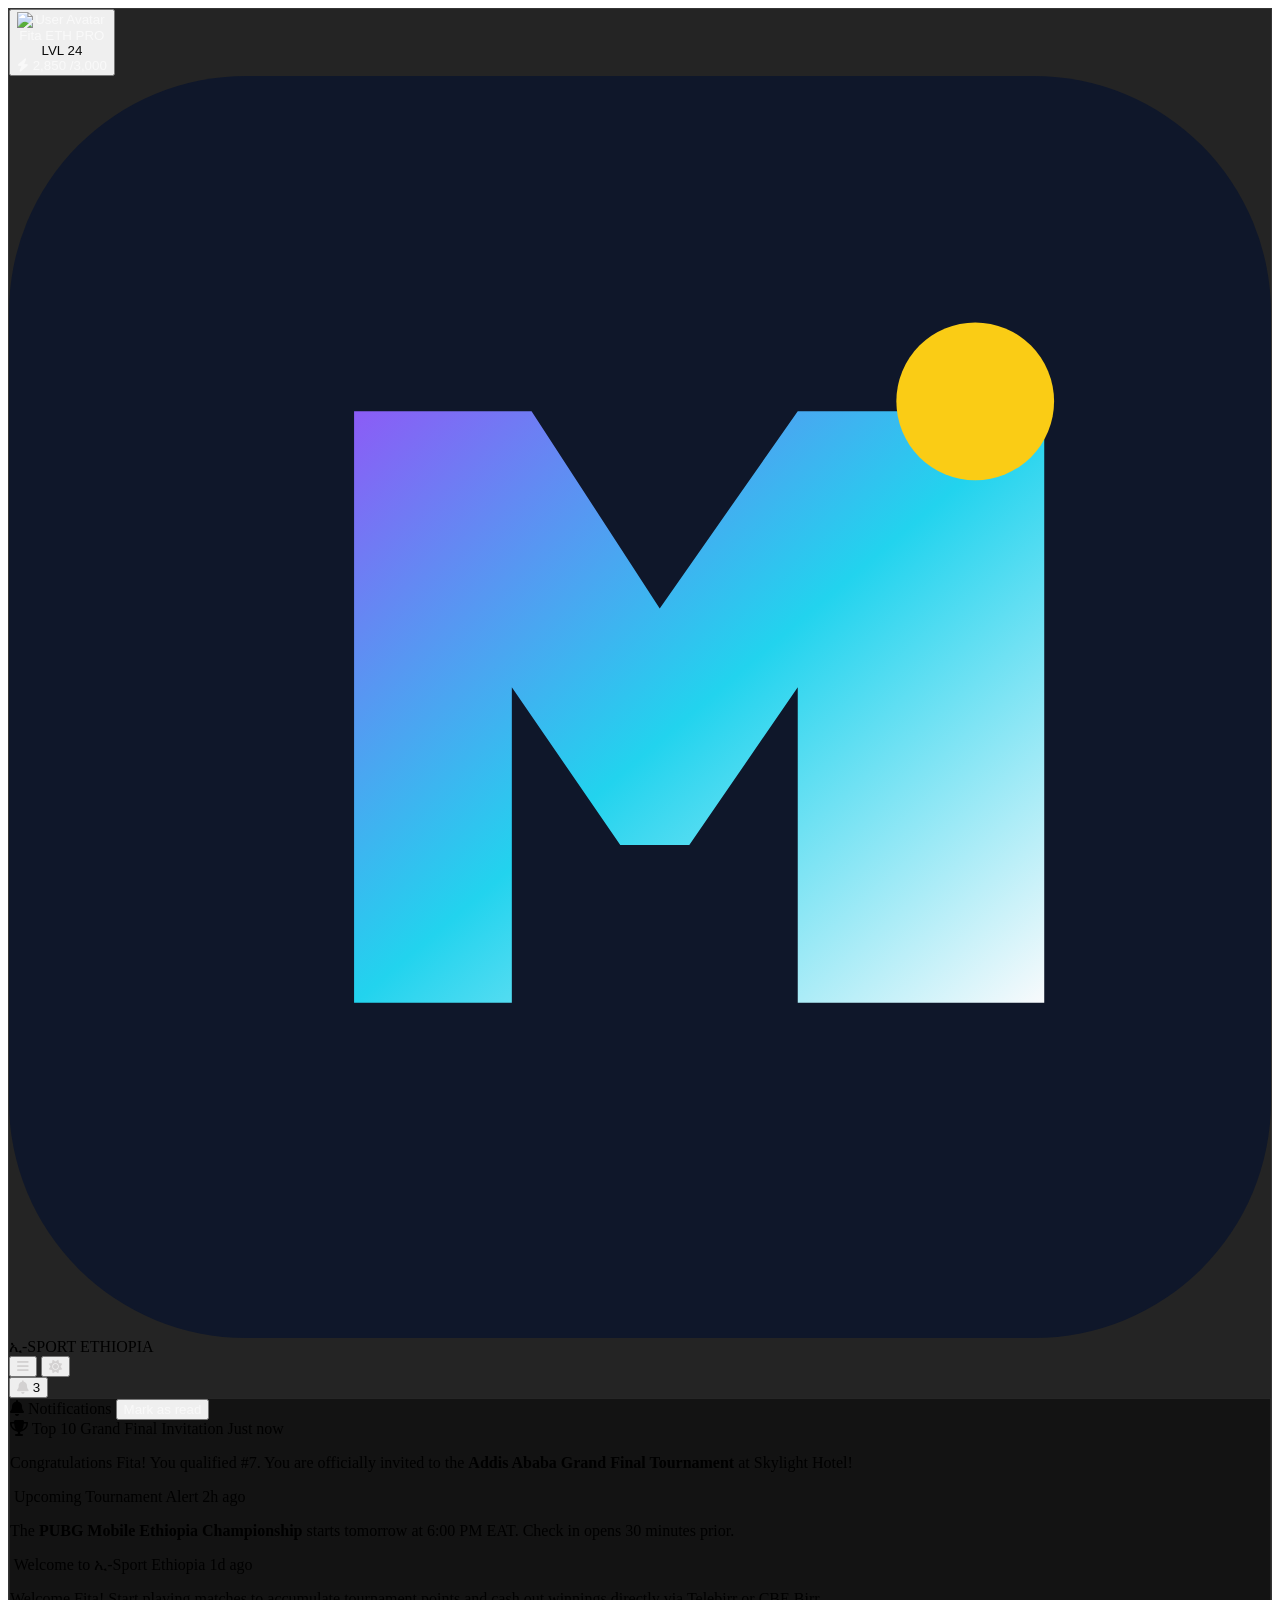
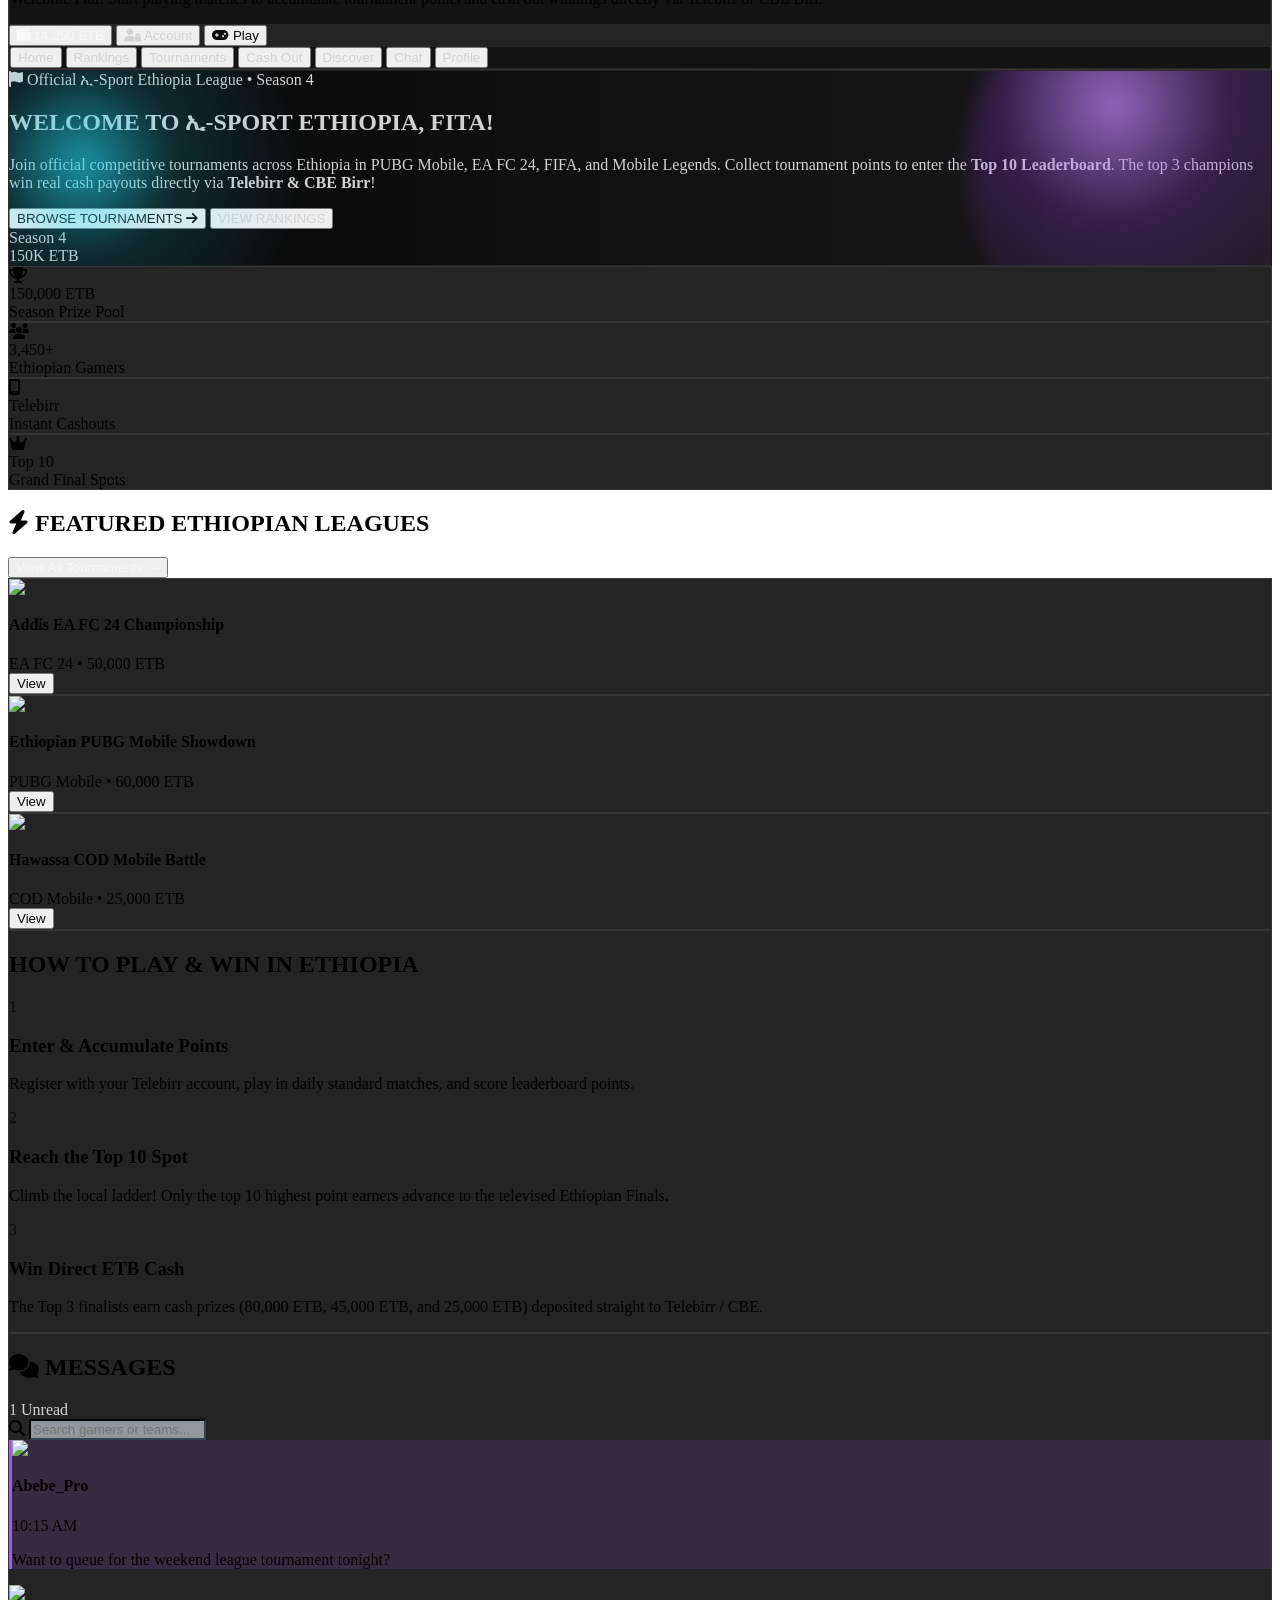
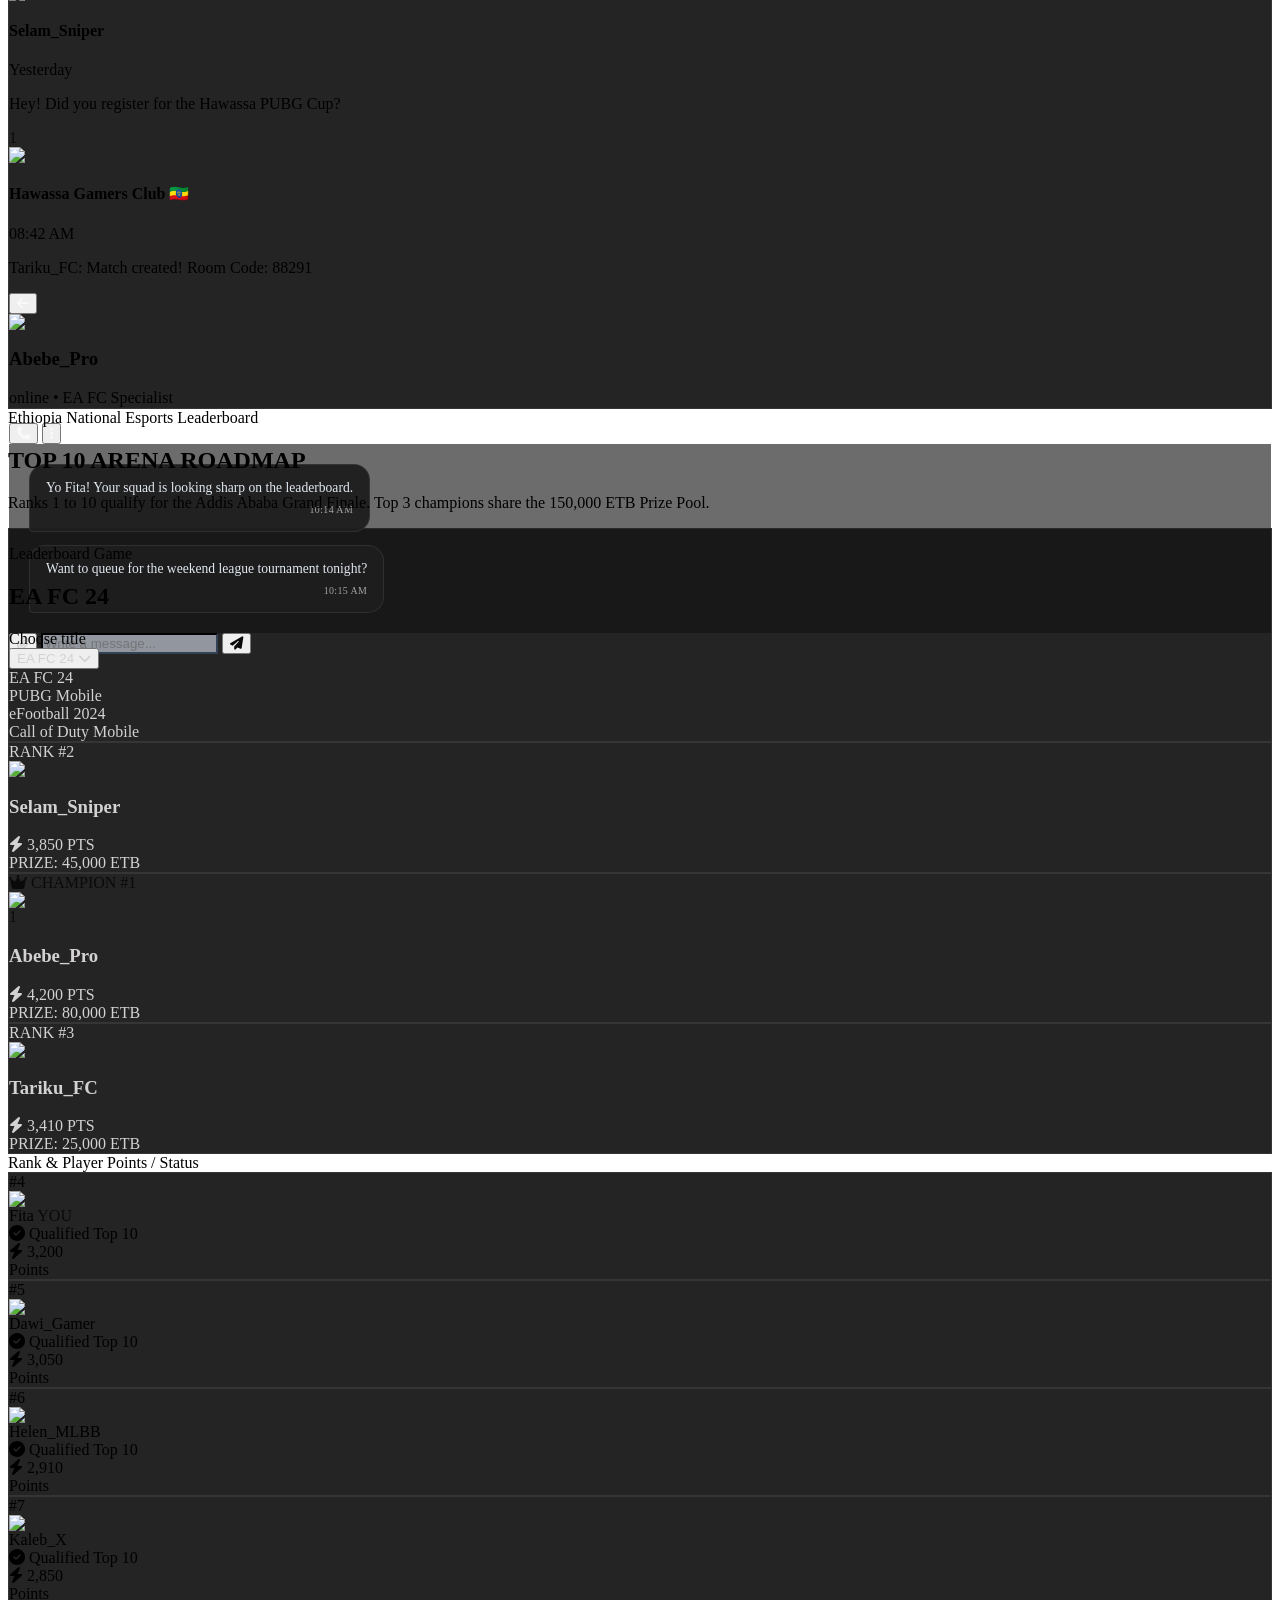
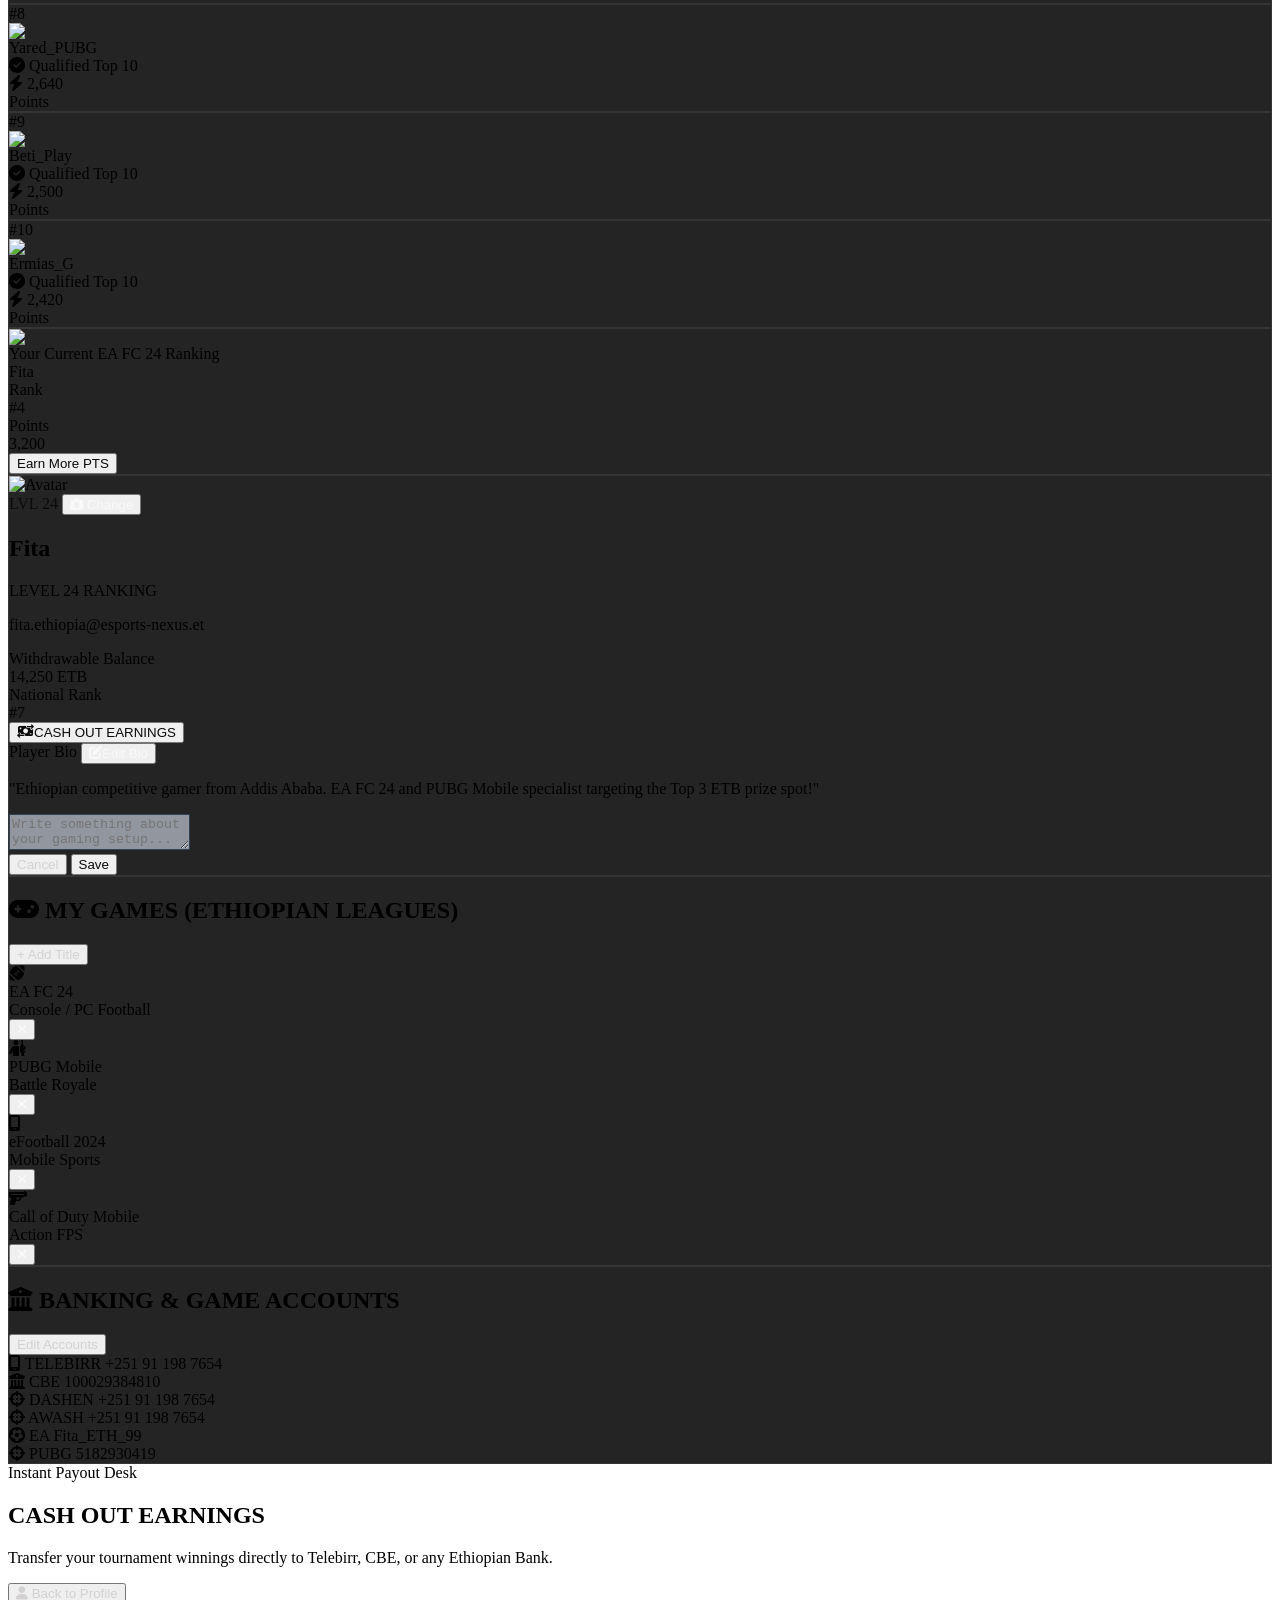
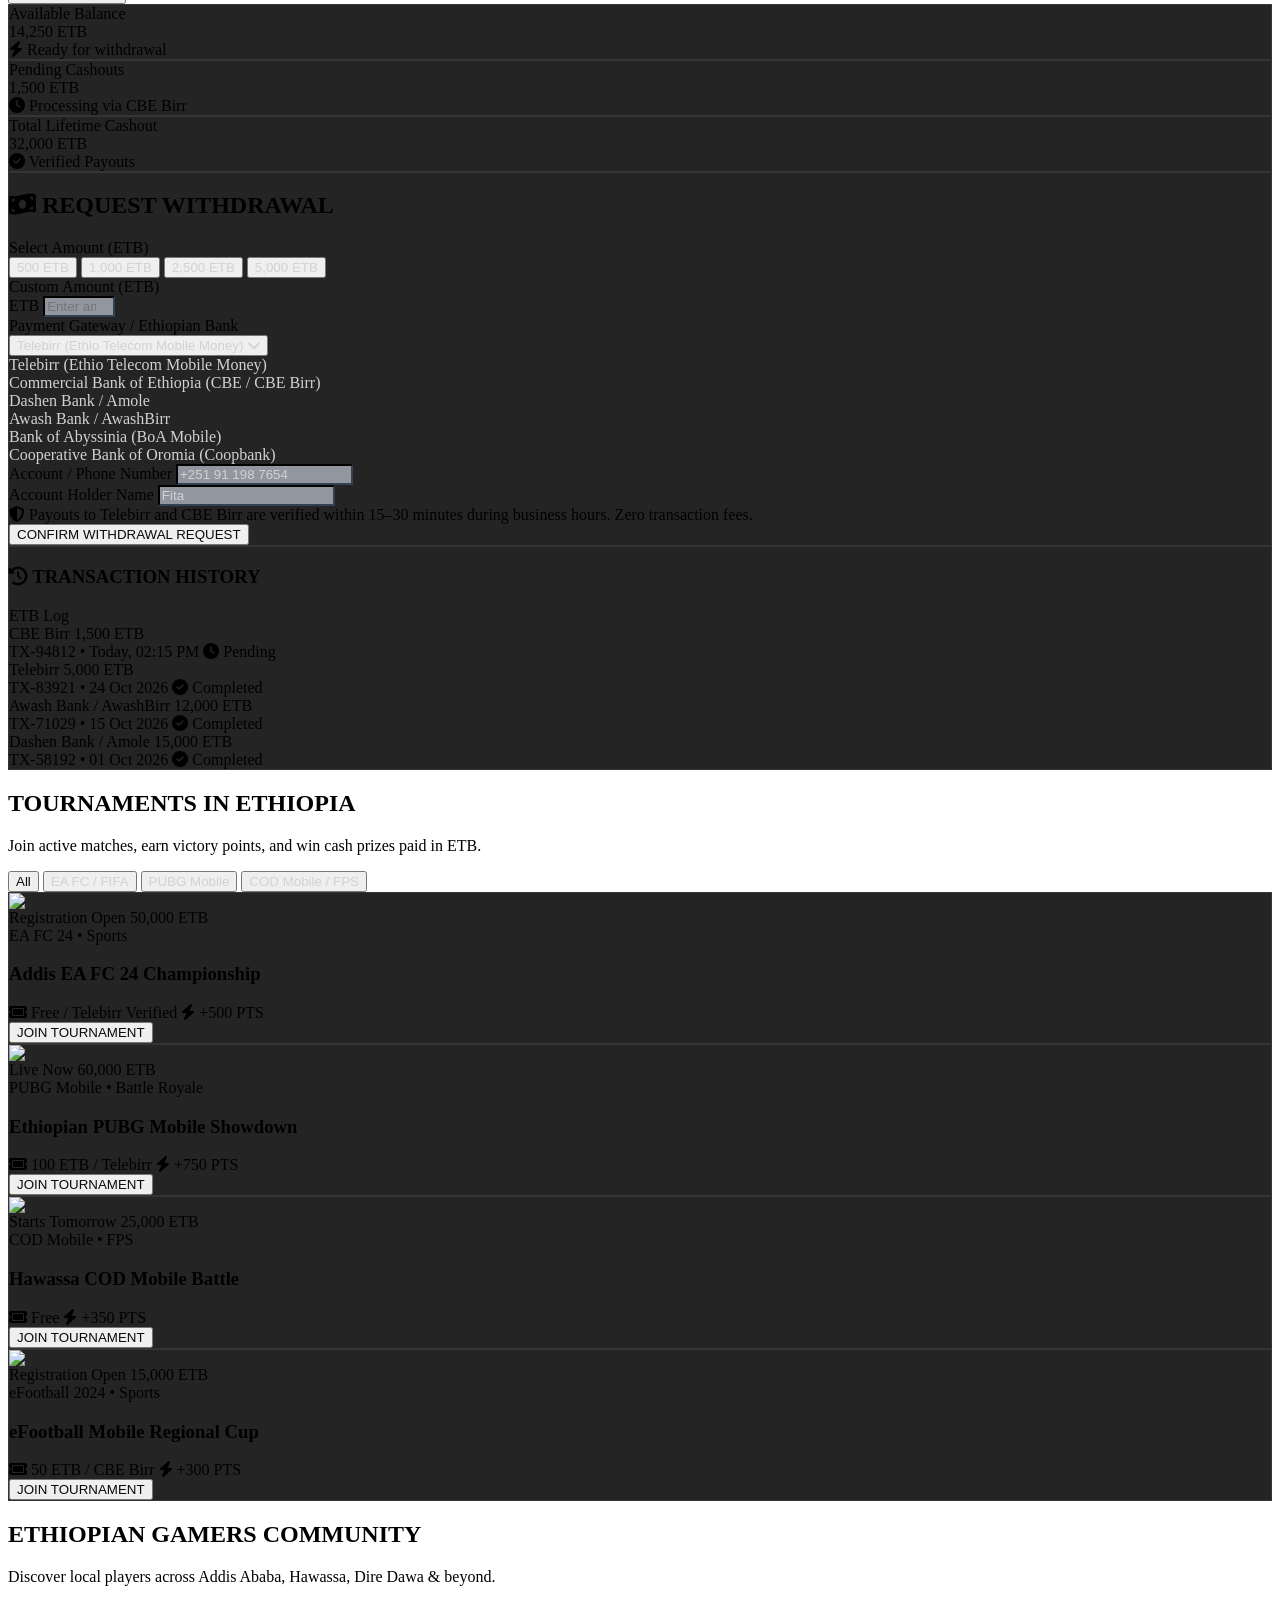
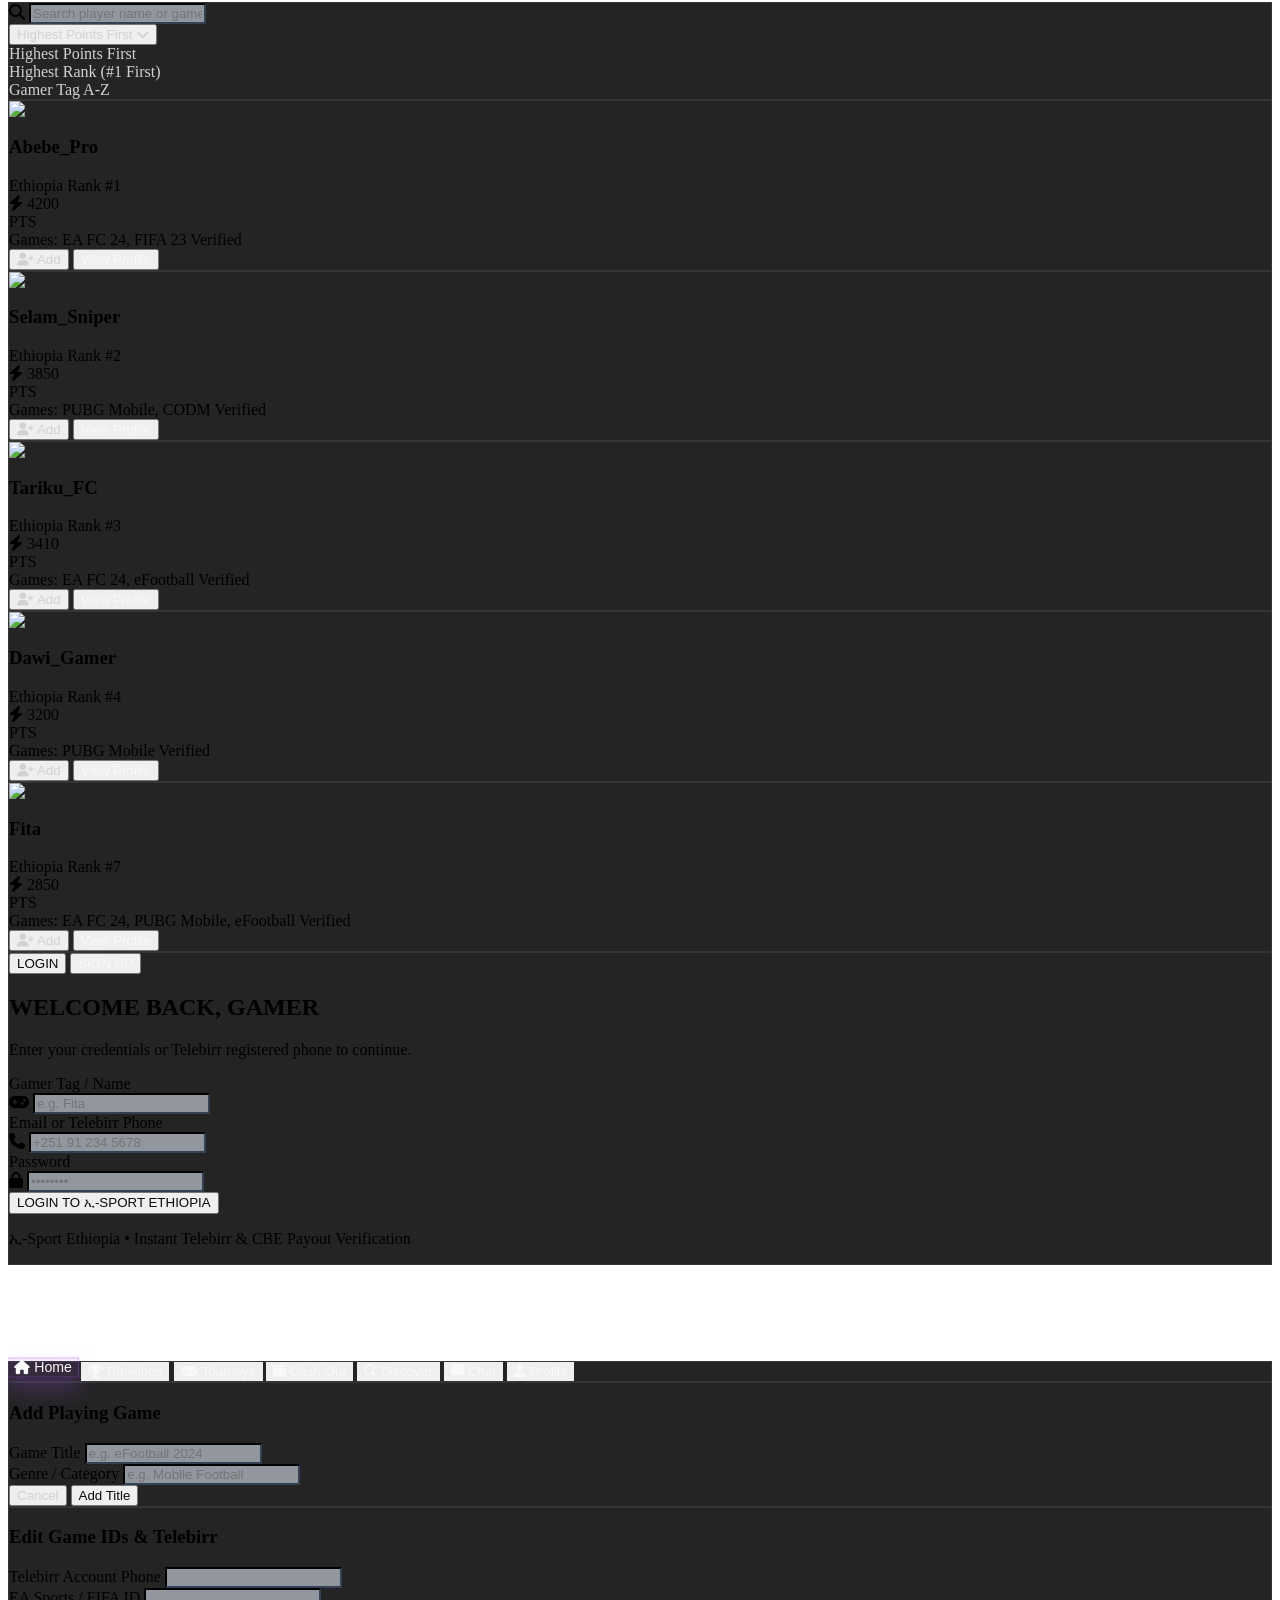
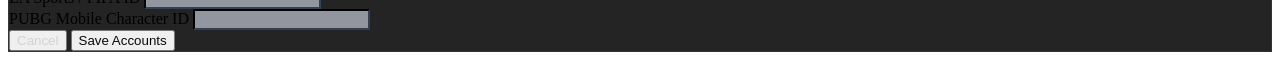
==== published-site/index.html @ 8b651282 "Prepare static site for publishing" ====
<!DOCTYPE html>
<html lang="en" class="h-full bg-slate-950 text-slate-100">
<head>
  <meta charset="UTF-8">
  <meta name="viewport" content="width=device-width, initial-scale=1.0">
  <title>ኢ-Sport Ethiopia - Tournament & Arena</title>
  <link rel="icon" type="image/x-icon" href="favicon.svg">
  <!-- Tailwind CSS CDN -->
  <script src="https://cdn.tailwindcss.com"></script>
  <!-- FontAwesome Icons -->
  <link rel="stylesheet" href="https://cdnjs.cloudflare.com/ajax/libs/font-awesome/6.4.0/css/all.min.css">
  <!-- Google Fonts: Inter & Orbitron -->
  <link rel="preconnect" href="https://fonts.googleapis.com">
  <link rel="preconnect" href="https://fonts.gstatic.com" crossorigin>
  <link href="https://fonts.googleapis.com/css2?family=Inter:wght@300;400;500;600;700&family=Orbitron:wght@600;800;900&display=swap" rel="stylesheet">

  <script>
    tailwind.config = {
      darkMode: 'class',
      theme: {
        extend: {
          screens: {
            xs: '480px'
          },
          fontFamily: {
            sans: ['Inter', 'sans-serif'],
            display: ['Orbitron', 'sans-serif'],
          },
          colors: {
            brand: {
              purple: '#e2e8f0',
              cyan: '#cbd5e1',
              emerald: '#94a3b8',
              gold: '#f8fafc',
              accent: '#f1f5f9'
            }
          },
          textColor: {
            'brand-purple': 'rgb(226 232 240 / var(--tw-text-opacity, 1))'
          }
        }
      }
    }
  </script>

  <style>
    /* Custom Scrollbar */
    ::-webkit-scrollbar {
      width: 6px;
      height: 6px;
    }
    ::-webkit-scrollbar-track {
      background: rgba(15, 23, 42, 0.6);
    }
    ::-webkit-scrollbar-thumb {
      background: #334155;
      border-radius: 4px;
    }

    * {
      box-sizing: border-box;
    }

    html,
    body {
      overflow-x: hidden;
    }

    body {
      min-height: 100vh;
    }

    img {
      max-width: 100%;
      display: block;
    }

    main {
      padding-bottom: 6rem;
    }

    /* Clean solid card borders & background styling */
    .glass-card {
      background-color: rgba(18, 18, 18, 0.92);
      border: 1px solid rgba(255, 255, 255, 0.08);
    }

    .nav-tab-btn {
      position: relative;
      border: 1px solid transparent;
      transition: transform 0.2s ease, box-shadow 0.2s ease, background-color 0.2s ease, color 0.2s ease, border-color 0.2s ease;
      will-change: transform;
    }

    .nav-tab-btn:hover {
      transform: translateY(-2px) scale(1.04);
      background-color: rgba(148, 163, 184, 0.08);
      border-color: rgba(148, 163, 184, 0.18);
      box-shadow: 0 8px 18px rgba(15, 23, 42, 0.28);
    }

    .nav-tab-btn.active {
      transform: translateY(-4px) scale(1.06);
      background-color: rgba(168, 85, 247, 0.12);
      border-color: rgba(168, 85, 247, 0.32);
      box-shadow: 0 10px 20px rgba(168, 85, 247, 0.28);
    }

    .hero-panel {
      position: relative;
      overflow: hidden;
      background:
        linear-gradient(90deg, rgba(8, 8, 8, 0.96) 0%, rgba(17, 17, 17, 0.9) 55%, rgba(30, 30, 30, 0.76) 100%),
        rgba(15, 15, 15, 0.98);
      isolation: isolate;
    }

    .hero-panel::before,
    .hero-panel::after {
      content: "";
      position: absolute;
      border-radius: 9999px;
      pointer-events: none;
      filter: blur(10px);
      opacity: 0.9;
      z-index: 0;
    }

    .hero-panel::before {
      right: -7rem;
      top: -7rem;
      width: 26rem;
      height: 26rem;
      background: radial-gradient(circle at 35% 35%, rgba(192, 132, 252, 0.8), rgba(147, 51, 234, 0.26) 30%, rgba(147, 51, 234, 0) 68%);
      animation: orbFloatOne 8s ease-in-out infinite alternate;
    }

    .hero-panel::after {
      left: -5rem;
      bottom: -8rem;
      width: 24rem;
      height: 24rem;
      background: radial-gradient(circle at 40% 40%, rgba(34, 211, 238, 0.75), rgba(34, 211, 238, 0.18) 28%, rgba(34, 211, 238, 0) 68%);
      animation: orbFloatTwo 7s ease-in-out infinite alternate;
    }

    .animate-float {
      animation: float 6s ease-in-out infinite;
    }

    @keyframes float {
      0%, 100% { transform: translateY(0); }
      50% { transform: translateY(-8px); }
    }

    @keyframes orbFloatOne {
      0% { transform: translate3d(0, 0, 0) scale(0.9); }
      20% { transform: translate3d(-1.5rem, 1.25rem, 0) scale(1.02); }
      50% { transform: translate3d(-3rem, 3rem, 0) scale(1.08); }
      75% { transform: translate3d(-4rem, 1.5rem, 0) scale(1.14); }
      100% { transform: translate3d(0.5rem, -2rem, 0) scale(0.96); }
    }

    @keyframes orbFloatTwo {
      0% { transform: translate3d(0, 0, 0) scale(0.92); }
      25% { transform: translate3d(2rem, -1.25rem, 0) scale(1.06); }
      50% { transform: translate3d(4rem, 0.5rem, 0) scale(1.12); }
      75% { transform: translate3d(1.5rem, -2.5rem, 0) scale(1.14); }
      100% { transform: translate3d(-2rem, 1.25rem, 0) scale(0.96); }
    }

    /* Custom Dropdown Styling */
    .custom-dropdown-option {
      transition: all 0.15s ease;
      border-radius: 0.75rem;
    }
    .custom-dropdown-option:hover {
      background-color: rgba(168, 85, 247, 0.2);
      color: #f8fafc;
      padding-left: 1rem;
    }

    /* Chat Section Aesthetics matching .glass-card */
    .chat-shell {
      background-color: rgba(18, 18, 18, 0.92);
      border: 1px solid rgba(255, 255, 255, 0.08);
      border-radius: 1.25rem;
      overflow: hidden;
      box-shadow: 0 20px 45px rgba(0, 0, 0, 0.4);
    }

    .chat-header {
      display: flex;
      align-items: center;
      justify-content: space-between;
      gap: 1rem;
      padding: 1rem 1.25rem;
      background: linear-gradient(90deg, rgba(168, 85, 247, 0.12) 0%, rgba(34, 211, 238, 0.06) 100%);
      border-bottom: 1px solid rgba(255, 255, 255, 0.08);
    }

    .chat-user {
      display: flex;
      align-items: center;
      gap: 0.85rem;
    }

    .chat-avatar {
      width: 2.75rem;
      height: 2.75rem;
      display: flex;
      align-items: center;
      justify-content: center;
      border-radius: 9999px;
      background: linear-gradient(135deg, rgba(168, 85, 247, 0.9), rgba(34, 211, 238, 0.8));
      color: white;
      font-weight: 800;
      box-shadow: 0 8px 16px rgba(168, 85, 247, 0.25);
    }

    .chat-body {
      display: flex;
      flex-direction: column;
      gap: 1rem;
      padding: 1.25rem;
      background: rgba(10, 10, 10, 0.5);
      min-height: 22rem;
      max-height: 55vh;
      overflow-y: auto;
    }

    .chat-message {
      display: flex;
      align-items: flex-end;
      gap: 0.55rem;
    }

    .chat-message.outgoing {
      justify-content: flex-end;
    }

    .bubble {
      max-width: min(75%, 28rem);
      padding: 0.8rem 1rem;
      border-radius: 1rem;
      line-height: 1.5;
      font-size: 0.85rem;
    }

    .chat-message.incoming .bubble {
      background: rgba(30, 30, 30, 0.85);
      border: 1px solid rgba(255, 255, 255, 0.08);
      color: #e2e8f0;
      border-bottom-left-radius: 0.35rem;
    }

    .chat-message.outgoing .bubble {
      background: linear-gradient(135deg, #9333ea, #3b82f6);
      color: white;
      border-bottom-right-radius: 0.35rem;
      box-shadow: 0 4px 12px rgba(147, 51, 234, 0.2);
    }

    .chat-meta {
      font-size: 0.65rem;
      letter-spacing: 0.04em;
      color: rgba(148, 163, 184, 0.7);
      margin-top: 0.35rem;
      display: block;
    }

    .chat-input-row {
      display: flex;
      align-items: center;
      gap: 0.75rem;
      padding: 1rem 1.25rem;
      background: rgba(18, 18, 18, 0.95);
      border-top: 1px solid rgba(255, 255, 255, 0.08);
    }

    .chat-input-tools {
      width: 2.5rem;
      height: 2.5rem;
      display: flex;
      align-items: center;
      justify-content: center;
      border-radius: 0.75rem;
      background: rgba(255, 255, 255, 0.05);
      border: 1px solid rgba(255, 255, 255, 0.1);
      color: #cbd5e1;
      cursor: pointer;
      transition: background 0.2s;
    }
    .chat-input-tools:hover {
      background: rgba(255, 255, 255, 0.1);
    }

    .chat-input {
      flex: 1;
      background: rgba(10, 10, 10, 0.9) !important;
      border: 1px solid rgba(255, 255, 255, 0.12) !important;
      border-radius: 0.75rem !important;
      color: #f8fafc !important;
      padding: 0.75rem 1rem !important;
      outline: none;
      font-size: 0.85rem;
    }
    .chat-input:focus {
      border-color: #a855f7 !important;
    }

    .chat-send {
      border: none;
      border-radius: 0.75rem;
      background: linear-gradient(135deg, #9333ea, #22d3ee);
      color: white !important;
      font-weight: 700;
      padding: 0.75rem 1.25rem;
      cursor: pointer;
      box-shadow: 0 4px 15px rgba(34, 211, 238, 0.2);
      transition: opacity 0.2s;
    }
    .chat-send:hover {
      opacity: 0.9;
    }

    .chat-layout {
      height: calc(100vh - 14rem);
      min-height: 520px;
    }

    .chat-list-item {
      transition: background-color 0.15s ease, border-color 0.15s ease;
    }

    .chat-list-item:hover {
      background-color: rgba(255, 255, 255, 0.05);
    }

    .chat-list-item.active {
      background-color: rgba(168, 85, 247, 0.14);
      border-left: 3px solid #a855f7;
    }

    .chat-body-stream {
      display: flex;
      flex-direction: column;
      gap: 0.85rem;
      padding: 1.25rem;
      background: rgba(10, 10, 10, 0.6);
      overflow-y: auto;
      flex: 1;
    }

    .chat-message.incoming .bubble {
      background: rgba(30, 30, 30, 0.95);
      border: 1px solid rgba(255, 255, 255, 0.08);
      color: #e2e8f0;
      border-bottom-left-radius: 0.25rem;
    }

    .chat-message.outgoing .bubble {
      background: linear-gradient(135deg, #9333ea, #3b82f6);
      color: white;
      border-bottom-right-radius: 0.25rem;
      box-shadow: 0 4px 14px rgba(147, 51, 234, 0.25);
    }

    .chat-meta {
      font-size: 0.62rem;
      color: rgba(255, 255, 255, 0.6);
      margin-top: 0.3rem;
      display: flex;
      align-items: center;
      justify-content: flex-end;
      gap: 0.25rem;
    }

    /* Responsive adjustments */
    @media (max-width: 768px) {
      main {
        padding-left: 0.75rem;
        padding-right: 0.75rem;
      }
      .nav-tab-btn {
        min-width: 0;
      }
      .nav-tab-btn span {
        white-space: nowrap;
      }
    }

    @media (max-width: 640px) {
      main {
        padding-bottom: 7.5rem;
      }
      .glass-card {
        border-radius: 1rem;
      }
      .nav-tab-btn {
        padding-left: 0.25rem;
        padding-right: 0.25rem;
      }
      #notif-dropdown {
        right: -0.5rem;
        width: min(22rem, calc(100vw - 1rem));
      }
    }

    html button,
    html .glass-card button,
    html .nav-tab-btn,
    html .quick-amt-btn {
      color: #f9f9f9 !important;
    }

    html button.bg-slate-800,
    html button.bg-slate-900,
    html .bg-slate-800,
    html .bg-slate-900 {
      color: #d3d1d1 !important;
    }

    html button.bg-brand-purple,
    html button.bg-brand-cyan,
    html button.bg-brand-emerald,
    html button.bg-brand-gold,
    html button.bg-brand-accent,
    html .bg-brand-purple,
    html .bg-brand-cyan,
    html .bg-brand-emerald,
    html .bg-brand-gold,
    html .bg-brand-accent {
      color: #0a0a0a !important;
    }

    html input,
    html textarea {
      background-color: #92969f !important;
      color: #f8fafc !important;
      border-color: #334155 !important;
    }
  </style>
</head>
<body class="h-full flex flex-col antialiased bg-slate-950 text-slate-100 transition-colors duration-200 pb-24 font-sans dark:bg-slate-950 dark:text-slate-100">

  <!-- ================= TOP HEADER BAR ================= -->
  <header class="sticky top-0 z-40 w-full glass-card border-b border-slate-800/80 px-4 py-3 sm:px-6">
    <div class="max-w-7xl mx-auto flex items-center justify-between">
      
      <!-- Top Left Avatar & Profile Quick-Access with Dynamic Level Progress Bar -->
      <button onclick="navigateTo('profile')" class="flex items-center gap-2 sm:gap-3 group text-left focus:outline-none rounded-xl p-1 sm:p-1.5 transition-all hover:bg-slate-800/50 dark:hover:bg-slate-800/50 light:hover:bg-slate-200 min-w-0 shrink">
        <div class="relative shrink-0">
          <img id="header-avatar" src="https://images.unsplash.com/photo-1566492031773-4f4e44671857?w=150&auto=format&fit=crop&q=80" alt="User Avatar" class="w-9 h-9 sm:w-11 sm:h-11 rounded-full object-cover border-2 border-brand-purple">
          <span class="absolute bottom-0 right-0 w-2.5 h-2.5 sm:w-3 sm:h-3 bg-brand-emerald rounded-full border-2 border-slate-950 dark:border-slate-950 light:border-white"></span>
        </div>
        <div class="min-w-0">
          <div class="flex items-center gap-1 sm:gap-1.5">
            <span id="header-gamertag" class="font-display font-semibold text-xs sm:text-base text-slate-100 dark:text-slate-100 light:text-slate-900 truncate">Fita</span>
            <span class="bg-brand-purple/20 text-brand-purple dark:text-purple-300 light:text-purple-800 text-[9px] sm:text-[10px] font-bold px-1 sm:px-1.5 py-0.5 rounded border border-brand-purple/40 shrink-0">ETH PRO</span>
          </div>

          <!-- Level Progress Bar & Points Widget -->
          <div class="mt-0.5 sm:mt-1 flex items-center gap-1.5 sm:gap-2">
            <!-- Level Tag -->
            <span id="header-level-text" class="font-display font-black text-[9px] sm:text-[10px] bg-brand-gold text-slate-950 px-1 sm:px-1.5 py-0.2 rounded-md shrink-0">LVL 24</span>
            
            <!-- Dynamic Progress Bar -->
            <div class="w-14 xs:w-20 sm:w-28 h-1.5 sm:h-2 bg-slate-800 light:bg-slate-300 rounded-full overflow-hidden border border-slate-700/60 light:border-slate-400 relative" title="Level Progress">
              <div id="header-level-progress-bar" class="h-full bg-gradient-to-r from-brand-purple via-brand-cyan to-brand-gold rounded-full transition-all duration-500" style="width: 85%;"></div>
            </div>

            <!-- Points Display Next to Progress Bar -->
            <span class="text-[10px] sm:text-xs font-bold text-slate-200 dark:text-slate-200 light:text-slate-800 flex items-center shrink-0">
              <i class="fa-solid fa-bolt text-brand-gold mr-0.5 text-[9px] sm:text-[10px]"></i>
              <span id="header-points">2,850</span>
              <span class="hidden xs:inline text-[8px] sm:text-[9px] text-slate-400 light:text-slate-600 font-normal ml-0.5">/3,000</span>
            </span>
          </div>
        </div>
      </button>

      <!-- App Logo Title -->
      <div class="hidden md:flex items-center gap-2 cursor-pointer" onclick="navigateTo('home')">
        <img src="favicon.svg" alt="ኢ-Sport Ethiopia logo" class="w-9 h-9 sm:w-10 sm:h-10 rounded-xl object-cover border border-slate-300/60 bg-slate-200/95 shadow-lg">
        <div>
          <span class="font-display font-black text-lg sm:text-xl tracking-wide text-brand-purple dark:text-purple-400 light:text-purple-700">
            ኢ-SPORT
          </span>
          <span class="text-[10px] font-bold block -mt-1 text-slate-400 light:text-slate-700 tracking-widest uppercase">ETHIOPIA</span>
        </div>
      </div>

      <!-- Header Actions: Theme Toggle, Notifications & Play -->
      <div class="flex items-center gap-1.5 sm:gap-2 relative shrink-0">
        <!-- Mobile Menu Button -->
        <button id="mobile-menu-toggle" onclick="toggleMobileMenu()" class="md:hidden p-2 rounded-xl bg-slate-800 light:bg-slate-200 text-slate-200 light:text-slate-900 hover:bg-slate-700 light:hover:bg-slate-300 transition-colors text-sm" title="Open menu">
          <i class="fa-solid fa-bars"></i>
        </button>

        <!-- Theme Toggle Button -->
        <button onclick="toggleTheme()" class="p-1.5 sm:p-2 rounded-xl bg-slate-800 dark:bg-slate-800 light:bg-slate-200 text-slate-200 dark:text-slate-200 light:text-slate-900 hover:bg-slate-700 light:hover:bg-slate-300 transition-colors text-xs sm:text-sm" title="Toggle Light/Dark Theme">
          <i id="theme-toggle-icon" class="fa-solid fa-sun text-brand-gold"></i>
        </button>

        <!-- Notification Bell Button & Dropdown -->
        <div class="relative">
          <button onclick="toggleNotifications()" class="p-1.5 sm:p-2 rounded-xl bg-slate-800 dark:bg-slate-800 light:bg-slate-200 text-slate-200 dark:text-slate-200 light:text-slate-900 hover:bg-slate-700 light:hover:bg-slate-300 transition-colors text-xs sm:text-sm relative" title="Notifications">
            <i class="fa-solid fa-bell text-brand-cyan"></i>
            <span id="notif-badge" class="absolute -top-1 -right-1 w-3.5 h-3.5 sm:w-4 sm:h-4 bg-brand-gold text-slate-950 font-black text-[8px] sm:text-[9px] rounded-full flex items-center justify-center">3</span>
          </button>

          <!-- Notification Dropdown Menu -->
          <div id="notif-dropdown" class="hidden absolute right-0 mt-2 w-72 sm:w-96 max-w-[90vw] glass-card rounded-2xl border border-slate-800 light:border-slate-300 shadow-2xl p-3 sm:p-4 z-50 space-y-3 bg-slate-900/95 dark:bg-slate-900/95 light:bg-white">
            <div class="flex items-center justify-between pb-2 border-b border-slate-800 light:border-slate-200">
              <span class="font-display font-bold text-xs uppercase tracking-wider text-slate-100 dark:text-white light:text-slate-900 flex items-center gap-2">
                <i class="fa-solid fa-bell text-brand-cyan"></i> Notifications
              </span>
              <button onclick="markAllNotificationsRead()" class="text-[11px] text-brand-purple hover:underline font-semibold">Mark as read</button>
            </div>

            <div class="space-y-2 max-h-80 overflow-y-auto pr-1">
              <div class="p-2.5 rounded-xl bg-brand-gold/10 light:bg-amber-50 border border-brand-gold/30 space-y-1">
                <div class="flex items-center justify-between text-xs font-bold text-brand-gold dark:text-amber-400 light:text-amber-800">
                  <span><i class="fa-solid fa-trophy mr-1"></i> Top 10 Grand Final Invitation</span>
                  <span class="text-[9px] opacity-75">Just now</span>
                </div>
                <p class="text-xs text-slate-200 dark:text-slate-200 light:text-slate-800 leading-snug">
                  Congratulations Fita! You qualified #7. You are officially invited to the <strong>Addis Ababa Grand Final Tournament</strong> at Skylight Hotel!
                </p>
              </div>

              <div class="p-2.5 rounded-xl bg-slate-800/60 light:bg-slate-100 border border-slate-700/60 light:border-slate-300 space-y-1">
                <div class="flex items-center justify-between text-xs font-bold text-brand-cyan dark:text-cyan-400 light:text-cyan-800">
                  <span><i class="fa-solid fa-calendar-star mr-1"></i> Upcoming Tournament Alert</span>
                  <span class="text-[9px] text-slate-400">2h ago</span>
                </div>
                <p class="text-xs text-slate-300 dark:text-slate-300 light:text-slate-700 leading-snug">
                  The <strong>PUBG Mobile Ethiopia Championship</strong> starts tomorrow at 6:00 PM EAT. Check in opens 30 minutes prior.
                </p>
              </div>

              <div class="p-2.5 rounded-xl bg-slate-800/60 light:bg-slate-100 border border-slate-700/60 light:border-slate-300 space-y-1">
                <div class="flex items-center justify-between text-xs font-bold text-brand-purple dark:text-purple-400 light:text-purple-800">
                  <span><i class="fa-solid fa-hand-shake mr-1"></i> Welcome to ኢ-Sport Ethiopia</span>
                  <span class="text-[9px] text-slate-400">1d ago</span>
                </div>
                <p class="text-xs text-slate-300 dark:text-slate-300 light:text-slate-700 leading-snug">
                  Welcome Fita! Start playing matches to accumulate tournament points and cash out winnings directly via Telebirr or CBE Birr.
                </p>
              </div>
            </div>
          </div>
        </div>

        <button onclick="navigateTo('cashout')" class="hidden sm:flex items-center gap-1.5 px-2.5 sm:px-3 py-1.5 sm:py-2 rounded-xl bg-brand-emerald/20 hover:bg-brand-emerald/30 border border-brand-emerald/40 text-brand-emerald dark:text-emerald-400 light:text-emerald-700 text-xs font-bold transition-all">
          <i class="fa-solid fa-wallet"></i>
          <span id="header-balance">14,250 ETB</span>
        </button>

        <button id="auth-btn" onclick="navigateTo('auth')" class="hidden lg:flex items-center gap-2 px-3 py-2 rounded-xl bg-slate-800 dark:bg-slate-800 light:bg-slate-200 hover:bg-slate-700 light:hover:bg-slate-300 text-xs font-semibold border border-slate-700/60 light:border-slate-300 text-slate-200 dark:text-slate-200 light:text-slate-900">
          <i class="fa-solid fa-user-lock text-brand-cyan dark:text-cyan-400 light:text-cyan-700"></i>
          <span id="auth-btn-text">Account</span>
        </button>
        
        <button onclick="navigateTo('tournaments')" class="px-2.5 sm:px-3.5 py-1.5 sm:py-2 rounded-xl bg-brand-purple hover:bg-purple-700 text-white text-xs sm:text-sm font-bold transition-all">
          <i class="fa-solid fa-gamepad mr-1 sm:mr-1.5"></i> Play
        </button>
      </div>

    </div>
    <div id="mobile-menu-panel" class="hidden md:hidden absolute left-0 right-0 top-full mt-2 mx-3 rounded-2xl border border-slate-800 light:border-slate-300 glass-card p-3 z-50">
      <div class="grid grid-cols-2 gap-2 text-xs font-semibold">
        <button onclick="navigateTo('home'); toggleMobileMenu(false);" class="mobile-menu-item rounded-xl bg-slate-800 light:bg-slate-200 text-slate-200 light:text-slate-800 px-3 py-2">Home</button>
        <button onclick="navigateTo('rankings'); toggleMobileMenu(false);" class="mobile-menu-item rounded-xl bg-slate-800 light:bg-slate-200 text-slate-200 light:text-slate-800 px-3 py-2">Rankings</button>
        <button onclick="navigateTo('tournaments'); toggleMobileMenu(false);" class="mobile-menu-item rounded-xl bg-slate-800 light:bg-slate-200 text-slate-200 light:text-slate-800 px-3 py-2">Tournaments</button>
        <button onclick="navigateTo('cashout'); toggleMobileMenu(false);" class="mobile-menu-item rounded-xl bg-slate-800 light:bg-slate-200 text-slate-200 light:text-slate-800 px-3 py-2">Cash Out</button>
        <button onclick="navigateTo('search'); toggleMobileMenu(false);" class="mobile-menu-item rounded-xl bg-slate-800 light:bg-slate-200 text-slate-200 light:text-slate-800 px-3 py-2">Discover</button>
        <button onclick="navigateTo('chat'); toggleMobileMenu(false);" class="mobile-menu-item rounded-xl bg-slate-800 light:bg-slate-200 text-slate-200 light:text-slate-800 px-3 py-2">Chat</button>
        <button onclick="navigateTo('profile'); toggleMobileMenu(false);" class="mobile-menu-item rounded-xl bg-slate-800 light:bg-slate-200 text-slate-200 light:text-slate-800 px-3 py-2">Profile</button>
      </div>
    </div>
  </header>

  <!-- Notification Toast Container -->
  <div id="toast-container" class="fixed top-16 right-4 z-50 flex flex-col gap-2 pointer-events-none"></div>


  <!-- ================= MAIN CONTENT VIEWS CONTAINER ================= -->
  <main class="flex-1 max-w-7xl w-full mx-auto px-4 sm:px-6 pt-6 pb-12">

    <!-- 1. HOME VIEW -->
    <section id="view-home" class="view-panel space-y-8">
      <!-- Welcome Hero Banner -->
      <div class="hero-panel rounded-2xl glass-card border border-slate-800 light:border-slate-300 p-5 sm:p-8 lg:p-10 bg-slate-900 dark:bg-slate-900 light:bg-slate-100">
        <div class="relative z-10 max-w-3xl space-y-4">
          <div class="inline-flex items-center gap-2 px-3 py-1 rounded-full bg-brand-purple/20 border border-brand-purple/40 text-brand-purple dark:text-purple-300 light:text-purple-700 text-[10px] sm:text-xs font-semibold uppercase tracking-widest">
            <i class="fa-solid fa-flag text-brand-emerald"></i> Official ኢ-Sport Ethiopia League • Season 4
          </div>
          <h1 class="font-display font-black text-3xl xs:text-4xl sm:text-5xl tracking-tight text-slate-100 dark:text-white light:text-slate-900 leading-tight">
            WELCOME TO <span class="text-brand-purple">ኢ-SPORT ETHIOPIA</span>, FITA!
          </h1>
          <p class="text-slate-300 dark:text-slate-300 light:text-slate-600 text-sm sm:text-base leading-relaxed max-w-2xl">
            Join official competitive tournaments across Ethiopia in PUBG Mobile, EA FC 24, FIFA, and Mobile Legends. Collect tournament points to enter the <strong class="text-brand-gold">Top 10 Leaderboard</strong>. The top 3 champions win real cash payouts directly via <strong class="text-brand-emerald">Telebirr & CBE Birr</strong>!
          </p>
          <div class="pt-2 flex flex-wrap gap-3">
            <button onclick="navigateTo('tournaments')" class="px-5 py-3 sm:px-6 rounded-xl bg-brand-purple hover:bg-purple-700 text-white font-display font-extrabold text-xs sm:text-sm transition-all shadow-lg shadow-brand-purple/20">
              BROWSE TOURNAMENTS <i class="fa-solid fa-arrow-right ml-2"></i>
            </button>
            <button onclick="navigateTo('rankings')" class="px-5 py-3 sm:px-6 rounded-xl bg-slate-800 dark:bg-slate-800 light:bg-slate-200 hover:bg-slate-700 text-slate-200 dark:text-slate-200 light:text-slate-800 font-display font-bold text-xs sm:text-sm transition-all">
              VIEW RANKINGS
            </button>
          </div>
        </div>
        <div class="pointer-events-none absolute right-4 top-4 hidden sm:block animate-float">
          <div class="rounded-2xl border border-brand-purple/40 bg-slate-950/70 px-4 py-3 shadow-xl">
            <div class="text-[10px] uppercase tracking-[0.2em] text-slate-400">Season 4</div>
            <div class="font-display text-xl text-brand-gold">150K ETB</div>
          </div>
        </div>
      </div>

      <!-- Quick Stats Highlight Banner -->
      <div class="grid grid-cols-2 md:grid-cols-4 gap-4">
        <div class="glass-card p-4 rounded-xl flex items-center gap-4">
          <div class="w-12 h-12 rounded-lg bg-brand-purple/10 border border-brand-purple/30 flex items-center justify-center text-brand-purple text-xl">
            <i class="fa-solid fa-trophy"></i>
          </div>
          <div>
            <div class="text-2xl font-display font-bold text-slate-100 dark:text-white light:text-slate-900">150,000 ETB</div>
            <div class="text-xs text-slate-400 light:text-slate-500">Season Prize Pool</div>
          </div>
        </div>

        <div class="glass-card p-4 rounded-xl flex items-center gap-4">
          <div class="w-12 h-12 rounded-lg bg-brand-emerald/10 border border-brand-emerald/30 flex items-center justify-center text-brand-emerald text-xl">
            <i class="fa-solid fa-users"></i>
          </div>
          <div>
            <div class="text-2xl font-display font-bold text-slate-100 dark:text-white light:text-slate-900">3,450+</div>
            <div class="text-xs text-slate-400 light:text-slate-500">Ethiopian Gamers</div>
          </div>
        </div>

        <div class="glass-card p-4 rounded-xl flex items-center gap-4">
          <div class="w-12 h-12 rounded-lg bg-brand-cyan/10 border border-brand-cyan/30 flex items-center justify-center text-brand-cyan text-xl">
            <i class="fa-solid fa-mobile-screen"></i>
          </div>
          <div>
            <div class="text-2xl font-display font-bold text-slate-100 dark:text-white light:text-slate-900">Telebirr</div>
            <div class="text-xs text-slate-400 light:text-slate-500">Instant Cashouts</div>
          </div>
        </div>

        <div class="glass-card p-4 rounded-xl flex items-center gap-4">
          <div class="w-12 h-12 rounded-lg bg-brand-gold/10 border border-brand-gold/30 flex items-center justify-center text-brand-gold text-xl">
            <i class="fa-solid fa-crown"></i>
          </div>
          <div>
            <div class="text-2xl font-display font-bold text-slate-100 dark:text-white light:text-slate-900">Top 10</div>
            <div class="text-xs text-slate-400 light:text-slate-500">Grand Final Spots</div>
          </div>
        </div>
      </div>

      <!-- Featured Active Tournaments Section -->
      <div class="space-y-4">
        <div class="flex items-center justify-between">
          <h2 class="font-display font-bold text-xl text-slate-100 dark:text-white light:text-slate-900 flex items-center gap-2">
            <i class="fa-solid fa-bolt text-brand-gold"></i> FEATURED ETHIOPIAN LEAGUES
          </h2>
          <button onclick="navigateTo('tournaments')" class="text-xs font-semibold text-brand-purple hover:underline">
            View All Tournaments →
          </button>
        </div>

        <div class="grid grid-cols-1 md:grid-cols-3 gap-5" id="home-featured-tournaments">
          <!-- Populated by JS -->
        </div>
      </div>

      <!-- Platform How It Works Flow -->
      <div class="glass-card rounded-2xl p-6 space-y-6">
        <h2 class="font-display font-bold text-lg text-slate-100 dark:text-white light:text-slate-900 text-center sm:text-left">
          HOW TO PLAY & WIN IN ETHIOPIA
        </h2>
        <div class="grid grid-cols-1 md:grid-cols-3 gap-6">
          
          <div class="space-y-2 p-4 rounded-xl bg-slate-900/60 dark:bg-slate-900/60 light:bg-slate-100 border border-slate-800 light:border-slate-300">
            <div class="w-8 h-8 rounded-full bg-brand-purple text-white font-display font-black flex items-center justify-center text-sm mb-3">1</div>
            <h3 class="font-bold text-slate-100 dark:text-white light:text-slate-900">Enter & Accumulate Points</h3>
            <p class="text-xs text-slate-400 light:text-slate-600">Register with your Telebirr account, play in daily standard matches, and score leaderboard points.</p>
          </div>

          <div class="space-y-2 p-4 rounded-xl bg-slate-900/60 dark:bg-slate-900/60 light:bg-slate-100 border border-slate-800 light:border-slate-300">
            <div class="w-8 h-8 rounded-full bg-brand-cyan text-slate-950 font-display font-black flex items-center justify-center text-sm mb-3">2</div>
            <h3 class="font-bold text-slate-100 dark:text-white light:text-slate-900">Reach the Top 10 Spot</h3>
            <p class="text-xs text-slate-400 light:text-slate-600">Climb the local ladder! Only the top 10 highest point earners advance to the televised Ethiopian Finals.</p>
          </div>

          <div class="space-y-2 p-4 rounded-xl bg-slate-900/60 dark:bg-slate-900/60 light:bg-slate-100 border border-slate-800 light:border-slate-300">
            <div class="w-8 h-8 rounded-full bg-brand-gold text-slate-950 font-display font-black flex items-center justify-center text-sm mb-3">3</div>
            <h3 class="font-bold text-slate-100 dark:text-white light:text-slate-900">Win Direct ETB Cash</h3>
            <p class="text-xs text-slate-400 light:text-slate-600">The Top 3 finalists earn cash prizes (80,000 ETB, 45,000 ETB, and 25,000 ETB) deposited straight to Telebirr / CBE.</p>
          </div>

        </div>
      </div>
    </section>

    <!-- Chat Section -->
    <section id="view-chat" class="view-panel space-y-4 hidden">
      <div class="glass-card rounded-2xl overflow-hidden chat-layout flex flex-col md:flex-row border border-slate-800">
        <div class="w-full md:w-80 border-r border-slate-800 flex flex-col bg-slate-900/60 shrink-0">
          <div class="p-3 border-b border-slate-800 space-y-2">
            <div class="flex items-center justify-between">
              <h2 class="font-display font-bold text-sm text-slate-100 flex items-center gap-2">
                <i class="fa-solid fa-comments text-cyan-400"></i> MESSAGES
              </h2>
              <span class="text-[10px] bg-slate-800 text-slate-300 font-bold px-2 py-0.5 rounded-full" id="unread-total-badge">2 Unread</span>
            </div>
            <div class="relative">
              <i class="fa-solid fa-magnifying-glass absolute left-3 top-1/2 -translate-y-1/2 text-slate-500 text-xs"></i>
              <input type="text" id="chat-search" onkeyup="filterChats()" placeholder="Search gamers or teams..." class="w-full bg-slate-950 border border-slate-800 rounded-xl pl-8 pr-3 py-1.5 text-xs text-slate-100 focus:outline-none focus:border-brand-purple">
            </div>
          </div>

          <div class="flex-1 overflow-y-auto divide-y divide-slate-800/40" id="chat-list-container">
            <!-- Populated via JS -->
          </div>
        </div>

        <div id="chat-main-panel" class="hidden md:flex flex-1 flex-col bg-slate-950/70 relative">
          <div class="p-3 bg-slate-900/80 border-b border-slate-800 flex items-center justify-between gap-3">
            <div class="flex items-center gap-3">
              <button onclick="closeMobileChat()" class="md:hidden text-slate-400 hover:text-white px-2 py-1"><i class="fa-solid fa-arrow-left"></i></button>
              <div class="relative">
                <img id="active-chat-avatar" src="" class="w-10 h-10 rounded-full object-cover border border-slate-700">
                <span id="active-chat-status-dot" class="absolute bottom-0 right-0 w-2.5 h-2.5 rounded-full border-2 border-slate-950"></span>
              </div>
              <div>
                <h3 id="active-chat-name" class="font-display font-bold text-sm text-slate-100">--</h3>
                <p id="active-chat-status" class="text-[10px] text-slate-400 font-medium">--</p>
              </div>
            </div>
            <div class="flex items-center gap-2 text-slate-400">
              <button onclick="showToast('Calling feature coming soon!')" class="p-2 rounded-lg hover:bg-slate-800 text-xs"><i class="fa-solid fa-phone"></i></button>
              <button onclick="showToast('Chat options')" class="p-2 rounded-lg hover:bg-slate-800 text-xs"><i class="fa-solid fa-ellipsis-vertical"></i></button>
            </div>
          </div>

          <div class="chat-body-stream" id="chat-stream">
            <!-- Messages rendered by JS -->
          </div>

          <form onsubmit="handleSendMessage(event)" class="p-3 bg-slate-900/90 border-t border-slate-800 flex items-center gap-2">
            <button type="button" onclick="showToast('Attachment picker opened')" class="w-9 h-9 rounded-xl bg-slate-800 text-slate-300 flex items-center justify-center text-xs shrink-0"><i class="fa-solid fa-paperclip"></i></button>
            <input type="text" id="chat-input" placeholder="Write a message..." required class="flex-1 bg-slate-950 border border-slate-800 rounded-xl px-3 py-2 text-xs text-slate-100 focus:outline-none focus:border-brand-purple">
            <button type="submit" class="w-9 h-9 rounded-xl bg-brand-purple text-slate-950 font-bold flex items-center justify-center text-xs shrink-0"><i class="fa-solid fa-paper-plane"></i></button>
          </form>
        </div>
      </div>
    </section>

    <!-- 2. LEADERBOARD / RANKINGS VIEW -->
    <section id="view-rankings" class="view-panel space-y-8 hidden">
      <div class="text-center space-y-2">
        <span class="text-xs font-bold uppercase tracking-widest text-brand-purple px-3 py-1 rounded-full bg-brand-purple/20 border border-brand-purple/40">
          Ethiopia National Esports Leaderboard
        </span>
        <h1 class="font-display font-black text-2xl sm:text-4xl text-slate-100 dark:text-white light:text-slate-900">
          TOP 10 ARENA ROADMAP
        </h1>
        <p class="text-xs sm:text-sm text-slate-400 light:text-slate-600 max-w-xl mx-auto">
          Ranks 1 to 10 qualify for the Addis Ababa Grand Finale. Top 3 champions share the <span class="text-brand-gold font-bold">150,000 ETB Prize Pool</span>.
        </p>
      </div>

      <div class="glass-card rounded-2xl border border-slate-800 light:border-slate-300 p-4 flex flex-col sm:flex-row items-center justify-between gap-3">
        <div>
          <p class="text-[10px] uppercase tracking-[0.2em] text-slate-400 light:text-slate-600 font-semibold">Leaderboard Game</p>
          <h2 id="leaderboard-game-title" class="font-display font-black text-lg text-slate-100 dark:text-white light:text-slate-900">EA FC 24</h2>
        </div>
        
        <!-- CUSTOM JAVASCRIPT DROPDOWN FOR LEADERBOARD GAME SELECTOR -->
        <div class="flex items-center gap-2 text-xs text-slate-300 light:text-slate-700 font-semibold">
          <span>Choose title</span>
          <div class="relative">
            <button type="button" onclick="toggleDropdown('game-dropdown-menu', 'game-dropdown-arrow', event)" id="game-dropdown-btn" class="flex items-center justify-between gap-3 bg-slate-900 light:bg-white border border-slate-700 light:border-slate-300 rounded-xl px-3.5 py-2.5 text-xs text-slate-100 light:text-slate-900 focus:outline-none focus:border-brand-purple shadow-inner transition-all min-w-[160px]">
              <span id="game-dropdown-selected" class="font-semibold">EA FC 24</span>
              <i class="fa-solid fa-chevron-down text-[10px] text-brand-purple transition-transform duration-200" id="game-dropdown-arrow"></i>
            </button>

            <!-- Custom Floating Rounded Menu -->
            <div id="game-dropdown-menu" class="hidden absolute right-0 mt-2 w-48 bg-slate-900 dark:bg-slate-900 light:bg-white border border-slate-700/80 light:border-slate-300 rounded-2xl shadow-2xl p-1.5 z-50 space-y-1 backdrop-blur-md">
              <div onclick="selectGameOption('EA FC 24')" class="custom-dropdown-option px-3 py-2 text-xs text-slate-200 dark:text-slate-200 light:text-slate-900 cursor-pointer flex items-center justify-between">
                <span>EA FC 24</span>
              </div>
              <div onclick="selectGameOption('PUBG Mobile')" class="custom-dropdown-option px-3 py-2 text-xs text-slate-200 dark:text-slate-200 light:text-slate-900 cursor-pointer flex items-center justify-between">
                <span>PUBG Mobile</span>
              </div>
              <div onclick="selectGameOption('eFootball 2024')" class="custom-dropdown-option px-3 py-2 text-xs text-slate-200 dark:text-slate-200 light:text-slate-900 cursor-pointer flex items-center justify-between">
                <span>eFootball 2024</span>
              </div>
              <div onclick="selectGameOption('Call of Duty Mobile')" class="custom-dropdown-option px-3 py-2 text-xs text-slate-200 dark:text-slate-200 light:text-slate-900 cursor-pointer flex items-center justify-between">
                <span>Call of Duty Mobile</span>
              </div>
            </div>
          </div>
        </div>
      </div>

      <!-- TOP 3 PODIUM SECTION -->
      <div class="grid grid-cols-1 md:grid-cols-3 gap-6 items-end pt-4" id="podium-container">
        <!-- Rendered by JS -->
      </div>

      <!-- RANKS 4 TO 10 LIST -->
      <div class="space-y-3">
        <div class="flex items-center justify-between px-4 text-xs font-semibold text-slate-400 light:text-slate-700 uppercase tracking-wider">
          <span>Rank & Player</span>
          <span>Points / Status</span>
        </div>
        <div id="ranks-list-container" class="space-y-2">
          <!-- Rendered by JS -->
        </div>
      </div>

      <!-- USER CURRENT RANK HIGHLIGHT BANNER -->
      <div id="user-rank-banner" class="glass-card rounded-xl p-4 border-2 border-brand-purple flex flex-col sm:flex-row items-center justify-between gap-4">
        <!-- Rendered by JS -->
      </div>
    </section>


    <!-- 3. PROFILE VIEW -->
    <section id="view-profile" class="view-panel space-y-6 hidden">
      <!-- Profile Header Banner -->
      <div class="glass-card rounded-2xl p-6 border border-slate-800 light:border-slate-300 relative">

        <div class="flex flex-col sm:flex-row items-center sm:items-start gap-6 relative z-10 text-center sm:text-left">
          <!-- Profile Picture Avatar & Level Ranking Badge -->
          <div class="relative group">
            <img id="profile-img" src="https://images.unsplash.com/photo-1566492031773-4f4e44671857?w=300&auto=format&fit=crop&q=80" alt="Avatar" class="w-24 h-24 sm:w-28 sm:h-28 rounded-2xl object-cover border-2 border-brand-purple">
            <span id="profile-level-badge" class="absolute -top-2.5 -right-2.5 bg-brand-gold text-slate-950 font-display font-black text-xs px-2.5 py-0.5 rounded-full border-2 border-slate-950 shadow-md">
              LVL <span id="profile-level-num">24</span>
            </span>
            <button onclick="triggerAvatarChange()" class="absolute inset-0 bg-slate-950/70 rounded-2xl flex flex-col items-center justify-center opacity-0 group-hover:opacity-100 transition-opacity text-xs font-semibold text-white">
              <i class="fa-solid fa-camera text-base mb-1"></i>
              <span>Change</span>
            </button>
          </div>

          <!-- User Details -->
          <div class="flex-1 space-y-3">
            <div class="flex flex-col sm:flex-row sm:items-center justify-between gap-3">
              <div>
                <div class="flex items-center justify-center sm:justify-start gap-2">
                  <h1 id="profile-gamertag" class="font-display font-black text-2xl sm:text-3xl text-slate-100 dark:text-white light:text-slate-900">Fita</h1>
                  <span class="bg-brand-gold/20 text-brand-gold dark:text-amber-300 light:text-amber-800 font-display font-extrabold text-xs px-2 py-0.5 rounded-lg border border-brand-gold/40">LEVEL 24 RANKING</span>
                </div>
                <p id="profile-email" class="text-xs text-slate-400 light:text-slate-600">fita.ethiopia@esports-nexus.et</p>
              </div>

              <!-- Points & Rank Badges -->
              <div class="flex items-center justify-center sm:justify-start gap-2 flex-wrap">
                <div class="text-[10px] uppercase text-slate-400 light:text-slate-600 font-semibold">Withdrawable Balance</div>
                <div class="font-display font-bold text-brand-emerald dark:text-emerald-400 light:text-emerald-700 text-sm sm:text-base"><span id="profile-balance">14,250</span> ETB</div>
              </div>

              <div class="px-3 py-1.5 rounded-xl bg-brand-gold/20 border border-brand-gold/40 text-center">
                <div class="text-[10px] uppercase text-slate-400 light:text-slate-600 font-semibold">National Rank</div>
                <div class="font-display font-bold text-slate-100 dark:text-white light:text-slate-900 text-sm sm:text-base">#<span id="profile-rank">7</span></div>
              </div>

              <button onclick="navigateTo('cashout')" class="px-4 py-2.5 rounded-xl bg-brand-emerald hover:bg-emerald-600 text-slate-950 font-display font-black text-xs transition-all flex items-center gap-2 shadow-sm">
                <i class="fa-solid fa-money-bill-transfer text-sm"></i> CASH OUT EARNINGS
              </button>
            </div>
          </div>

          <!-- Bio Description with Edit Toggle -->
          <div class="pt-2 border-t border-slate-800 light:border-slate-300 w-full">
            <div class="flex items-center justify-between mb-1">
              <span class="text-xs font-semibold text-slate-400 light:text-slate-600 uppercase tracking-wider">Player Bio</span>
              <button id="edit-bio-btn" onclick="toggleBioEdit()" class="text-xs text-brand-purple hover:underline font-semibold flex items-center gap-1">
                <i class="fa-solid fa-pen-to-square"></i> Edit Bio
              </button>
            </div>
            
            <p id="bio-text" class="text-xs sm:text-sm text-slate-300 light:text-slate-700 italic">
              "Ethiopian competitive gamer from Addis Ababa. EA FC 24 and PUBG Mobile specialist targeting the Top 3 ETB prize spot!"
            </p>

            <!-- Bio Edit Form (Hidden by default) -->
            <div id="bio-edit-box" class="hidden mt-2 space-y-2">
              <textarea id="bio-input" rows="2" class="w-full bg-slate-900 light:bg-white border border-slate-700 light:border-slate-300 rounded-lg p-2.5 text-xs sm:text-sm text-slate-100 light:text-slate-900 focus:outline-none focus:border-brand-purple" placeholder="Write something about your gaming setup..."></textarea>
              <div class="flex justify-end gap-2">
                <button onclick="toggleBioEdit()" class="px-3 py-1 rounded bg-slate-800 light:bg-slate-200 text-xs text-slate-300 light:text-slate-800">Cancel</button>
                <button onclick="saveBio()" class="px-3 py-1 rounded bg-brand-purple text-white font-bold text-xs">Save</button>
              </div>
            </div>

          </div>
        </div>
      </div>

      <!-- Active Games & In-Game IDs Grid -->
      <div class="grid grid-cols-1 lg:grid-cols-2 gap-6">

        <!-- Active Tournament Games -->
        <div class="glass-card rounded-xl p-5 border border-slate-800 light:border-slate-300 space-y-4">
          <div class="flex items-center justify-between">
            <h2 class="font-display font-bold text-base text-slate-100 dark:text-white light:text-slate-900 flex items-center gap-2">
              <i class="fa-solid fa-gamepad text-brand-purple"></i> MY GAMES (ETHIOPIAN LEAGUES)
            </h2>
            <button onclick="openAddGameModal()" class="text-xs bg-slate-800 light:bg-slate-200 border border-slate-700 light:border-slate-300 px-2.5 py-1 rounded-lg text-slate-200 light:text-slate-800">
              + Add Title
            </button>
          </div>

          <div id="active-games-list" class="grid grid-cols-1 xs:grid-cols-2 gap-3">
            <!-- Active games rendered by JS -->
          </div>
        </div>

        <!-- In-Game Usernames & Ethiopian Mobile Payments -->
        <div class="glass-card rounded-xl p-5 border border-slate-800 light:border-slate-300 space-y-4">
          <div class="flex items-center justify-between">
            <h2 class="font-display font-bold text-base text-slate-100 dark:text-white light:text-slate-900 flex items-center gap-2">
              <i class="fa-solid fa-building-columns text-brand-emerald"></i> BANKING & GAME ACCOUNTS
            </h2>
            <button onclick="openEditHandlesModal()" class="text-xs bg-slate-800 light:bg-slate-200 border border-slate-700 light:border-slate-300 px-2.5 py-1 rounded-lg text-slate-200 light:text-slate-800">
              Edit Accounts
            </button>
          </div>

          <div id="game-handles-list" class="space-y-2.5">
            <!-- Game handles rendered by JS -->
          </div>
        </div>

      </div>
    </section>


    <!-- 4. CASH OUT / WITHDRAWAL VIEW -->
    <section id="view-cashout" class="view-panel space-y-6 hidden">
      <div class="flex flex-col sm:flex-row sm:items-center justify-between gap-4">
        <div>
          <span class="text-xs font-bold uppercase tracking-widest text-brand-emerald px-3 py-1 rounded-full bg-brand-emerald/20 border border-brand-emerald/40">
            Instant Payout Desk
          </span>
          <h1 class="font-display font-black text-2xl sm:text-3xl text-slate-100 dark:text-white light:text-slate-900 mt-1">CASH OUT EARNINGS</h1>
          <p class="text-xs sm:text-sm text-slate-400 light:text-slate-600">Transfer your tournament winnings directly to Telebirr, CBE, or any Ethiopian Bank.</p>
        </div>

        <button onclick="navigateTo('profile')" class="self-start sm:self-auto px-3.5 py-2 rounded-xl bg-slate-800 light:bg-slate-200 text-xs font-bold text-slate-200 light:text-slate-800 border border-slate-700 light:border-slate-300">
          <i class="fa-solid fa-user mr-1"></i> Back to Profile
        </button>
      </div>

      <!-- Balance Summary Cards -->
      <div class="grid grid-cols-1 sm:grid-cols-3 gap-4">
        <div class="glass-card p-4 rounded-2xl border border-brand-emerald/40 bg-brand-emerald/5">
          <div class="text-xs text-slate-400 light:text-slate-600 uppercase font-semibold">Available Balance</div>
          <div class="font-display font-black text-2xl sm:text-3xl text-brand-emerald dark:text-emerald-400 light:text-emerald-700 mt-1" id="cashout-available-balance">14,250 ETB</div>
          <div class="text-[10px] text-slate-400 light:text-slate-500 mt-1"><i class="fa-solid fa-bolt text-brand-gold mr-1"></i> Ready for withdrawal</div>
        </div>

        <div class="glass-card p-4 rounded-2xl border border-slate-800 light:border-slate-300">
          <div class="text-xs text-slate-400 light:text-slate-600 uppercase font-semibold">Pending Cashouts</div>
          <div class="font-display font-black text-2xl sm:text-3xl text-brand-gold dark:text-amber-400 light:text-amber-700 mt-1" id="cashout-pending-balance">1,500 ETB</div>
          <div class="text-[10px] text-slate-400 light:text-slate-500 mt-1"><i class="fa-solid fa-clock mr-1"></i> Processing via CBE Birr</div>
        </div>

        <div class="glass-card p-4 rounded-2xl border border-slate-800 light:border-slate-300">
          <div class="text-xs text-slate-400 light:text-slate-600 uppercase font-semibold">Total Lifetime Cashout</div>
          <div class="font-display font-black text-2xl sm:text-3xl text-slate-100 dark:text-white light:text-slate-900 mt-1" id="cashout-total-withdrawn">32,000 ETB</div>
          <div class="text-[10px] text-slate-400 light:text-slate-500 mt-1"><i class="fa-solid fa-circle-check text-brand-emerald mr-1"></i> Verified Payouts</div>
        </div>
      </div>

      <div class="grid grid-cols-1 lg:grid-cols-3 gap-6">

        <!-- Withdrawal Form Card -->
        <div class="lg:col-span-2 glass-card rounded-2xl p-6 border border-slate-800 light:border-slate-300 space-y-5">
          <h2 class="font-display font-bold text-lg text-slate-100 dark:text-white light:text-slate-900 flex items-center gap-2">
            <i class="fa-solid fa-money-bill-wave text-brand-emerald"></i> REQUEST WITHDRAWAL
          </h2>

          <form id="cashout-form" onsubmit="handleCashoutSubmit(event)" class="space-y-4">

            <!-- Predefined Amount Quick Select -->
            <div class="space-y-1.5">
              <label class="text-xs font-semibold text-slate-300 light:text-slate-700">Select Amount (ETB)</label>
              <div class="grid grid-cols-2 xs:grid-cols-4 gap-2">
                <button type="button" onclick="setCashoutAmount(500)" class="quick-amt-btn py-2 rounded-xl bg-slate-900 light:bg-slate-100 border border-slate-800 light:border-slate-300 text-xs font-bold text-slate-200 light:text-slate-800 hover:border-brand-emerald">500 ETB</button>
                <button type="button" onclick="setCashoutAmount(1000)" class="quick-amt-btn py-2 rounded-xl bg-slate-900 light:bg-slate-100 border border-slate-800 light:border-slate-300 text-xs font-bold text-slate-200 light:text-slate-800 hover:border-brand-emerald">1,000 ETB</button>
                <button type="button" onclick="setCashoutAmount(2500)" class="quick-amt-btn py-2 rounded-xl bg-slate-900 light:bg-slate-100 border border-slate-800 light:border-slate-300 text-xs font-bold text-slate-200 light:text-slate-800 hover:border-brand-emerald">2,500 ETB</button>
                <button type="button" onclick="setCashoutAmount(5000)" class="quick-amt-btn py-2 rounded-xl bg-slate-900 light:bg-slate-100 border border-slate-800 light:border-slate-300 text-xs font-bold text-slate-200 light:text-slate-800 hover:border-brand-emerald">5,000 ETB</button>
              </div>
            </div>

            <!-- Custom Amount Input -->
            <div class="space-y-1">
              <label class="text-xs font-semibold text-slate-300 light:text-slate-700">Custom Amount (ETB)</label>
              <div class="relative">
                <span class="absolute left-3.5 top-1/2 -translate-y-1/2 font-display font-bold text-xs text-brand-emerald">ETB</span>
                <input type="number" id="cashout-amount" min="100" max="14250" required placeholder="Enter amount (Min 100 ETB)" class="w-full bg-slate-900 light:bg-white border border-slate-800 light:border-slate-300 rounded-xl pl-12 pr-4 py-2.5 text-xs text-slate-950 light:text-slate-950 focus:outline-none focus:border-brand-emerald font-mono">
              </div>
            </div>

            <!-- CUSTOM JAVASCRIPT DROPDOWN FOR BANK/PAYMENT GATEWAY SELECTOR -->
            <div class="space-y-1">
              <label class="text-xs font-semibold text-slate-300 light:text-slate-700">Payment Gateway / Ethiopian Bank</label>
              <div class="relative">
                <button type="button" onclick="toggleDropdown('gateway-dropdown-menu', 'gateway-dropdown-arrow', event)" id="gateway-dropdown-btn" class="w-full flex items-center justify-between gap-3 bg-slate-900 light:bg-white border border-slate-800 light:border-slate-300 rounded-xl p-2.5 text-xs text-slate-100 light:text-slate-900 focus:outline-none focus:border-brand-emerald">
                  <span id="gateway-dropdown-selected" class="font-semibold">Telebirr (Ethio Telecom Mobile Money)</span>
                  <i class="fa-solid fa-chevron-down text-[10px] text-brand-emerald transition-transform duration-200" id="gateway-dropdown-arrow"></i>
                </button>

                <!-- Floating Options Menu -->
                <div id="gateway-dropdown-menu" class="hidden absolute left-0 right-0 mt-2 bg-slate-900 dark:bg-slate-900 light:bg-white border border-slate-700/80 light:border-slate-300 rounded-2xl shadow-2xl p-1.5 z-50 space-y-1 backdrop-blur-md max-h-56 overflow-y-auto">
                  <div onclick="selectGatewayOption('Telebirr (Ethio Telecom Mobile Money)')" class="custom-dropdown-option px-3 py-2 text-xs text-slate-200 dark:text-slate-200 light:text-slate-900 cursor-pointer flex items-center justify-between">
                    <span>Telebirr (Ethio Telecom Mobile Money)</span>
                  </div>
                  <div onclick="selectGatewayOption('Commercial Bank of Ethiopia (CBE / CBE Birr)')" class="custom-dropdown-option px-3 py-2 text-xs text-slate-200 dark:text-slate-200 light:text-slate-900 cursor-pointer flex items-center justify-between">
                    <span>Commercial Bank of Ethiopia (CBE / CBE Birr)</span>
                  </div>
                  <div onclick="selectGatewayOption('Dashen Bank / Amole')" class="custom-dropdown-option px-3 py-2 text-xs text-slate-200 dark:text-slate-200 light:text-slate-900 cursor-pointer flex items-center justify-between">
                    <span>Dashen Bank / Amole</span>
                  </div>
                  <div onclick="selectGatewayOption('Awash Bank / AwashBirr')" class="custom-dropdown-option px-3 py-2 text-xs text-slate-200 dark:text-slate-200 light:text-slate-900 cursor-pointer flex items-center justify-between">
                    <span>Awash Bank / AwashBirr</span>
                  </div>
                  <div onclick="selectGatewayOption('Bank of Abyssinia (BoA Mobile)')" class="custom-dropdown-option px-3 py-2 text-xs text-slate-200 dark:text-slate-200 light:text-slate-900 cursor-pointer flex items-center justify-between">
                    <span>Bank of Abyssinia (BoA Mobile)</span>
                  </div>
                  <div onclick="selectGatewayOption('Cooperative Bank of Oromia (Coopbank)')" class="custom-dropdown-option px-3 py-2 text-xs text-slate-200 dark:text-slate-200 light:text-slate-900 cursor-pointer flex items-center justify-between">
                    <span>Cooperative Bank of Oromia (Coopbank)</span>
                  </div>
                </div>
              </div>
            </div>

            <!-- Account / Phone Details -->
            <div class="grid grid-cols-1 sm:grid-cols-2 gap-3">
              <div class="space-y-1">
                <label class="text-xs font-semibold text-slate-300 light:text-slate-700">Account / Phone Number</label>
                <input type="text" id="cashout-account" required placeholder="e.g. 100029384810 or +251 91..." class="w-full bg-slate-900 light:bg-white border border-slate-800 light:border-slate-300 rounded-xl p-2.5 text-xs text-slate-100 light:text-slate-900 focus:outline-none focus:border-brand-emerald">
              </div>

              <div class="space-y-1">
                <label class="text-xs font-semibold text-slate-300 light:text-slate-700">Account Holder Name</label>
                <input type="text" id="cashout-holder" required placeholder="Fita (Matches Bank Record)" class="w-full bg-slate-900 light:bg-white border border-slate-800 light:border-slate-300 rounded-xl p-2.5 text-xs text-slate-100 light:text-slate-900 focus:outline-none focus:border-brand-emerald">
              </div>
            </div>

            <div class="p-3 rounded-xl bg-slate-900/50 light:bg-slate-100 border border-slate-800 light:border-slate-300 text-[11px] text-slate-400 light:text-slate-600 flex items-center gap-2">
              <i class="fa-solid fa-shield-halved text-brand-emerald text-sm"></i>
              <span>Payouts to Telebirr and CBE Birr are verified within 15–30 minutes during business hours. Zero transaction fees.</span>
            </div>

            <button type="submit" class="w-full py-3 rounded-xl bg-brand-emerald hover:bg-emerald-600 text-slate-950 font-display font-black text-xs transition-all uppercase tracking-wider">
              CONFIRM WITHDRAWAL REQUEST
            </button>

          </form>
        </div>

        <!-- Recent Transactions Log -->
        <div class="glass-card rounded-2xl p-5 border border-slate-800 light:border-slate-300 space-y-4">
          <div class="flex items-center justify-between">
            <h3 class="font-display font-bold text-sm text-slate-100 dark:text-white light:text-slate-900 flex items-center gap-2">
              <i class="fa-solid fa-clock-rotate-left text-brand-purple"></i> TRANSACTION HISTORY
            </h3>
            <span class="text-[10px] text-slate-400 light:text-slate-600">ETB Log</span>
          </div>

          <div id="cashout-history-list" class="space-y-3">
            <!-- Rendered by JS -->
          </div>
        </div>

      </div>
    </section>


    <!-- 5. TOURNAMENTS VIEW -->
    <section id="view-tournaments" class="view-panel space-y-6 hidden">
      <div class="flex flex-col sm:flex-row sm:items-center justify-between gap-4">
        <div>
          <h1 class="font-display font-black text-2xl sm:text-3xl text-slate-100 dark:text-white light:text-slate-900">TOURNAMENTS IN ETHIOPIA</h1>
          <p class="text-xs sm:text-sm text-slate-400 light:text-slate-600">Join active matches, earn victory points, and win cash prizes paid in ETB.</p>
        </div>

        <!-- Category Filters -->
        <div class="flex items-center gap-2 overflow-x-auto pb-1 sm:pb-0">
          <button onclick="filterTournaments('all')" class="tourn-filter-btn px-3 py-1.5 rounded-lg text-xs font-semibold bg-brand-purple text-white font-display transition-all" data-filter="all">All</button>
          <button onclick="filterTournaments('Sports')" class="tourn-filter-btn px-3 py-1.5 rounded-lg text-xs font-semibold bg-slate-800 light:bg-slate-200 text-slate-300 light:text-slate-800 font-display transition-all" data-filter="Sports">EA FC / FIFA</button>
          <button onclick="filterTournaments('Battle Royale')" class="tourn-filter-btn px-3 py-1.5 rounded-lg text-xs font-semibold bg-slate-800 light:bg-slate-200 text-slate-300 light:text-slate-800 font-display transition-all" data-filter="Battle Royale">PUBG Mobile</button>
          <button onclick="filterTournaments('FPS')" class="tourn-filter-btn px-3 py-1.5 rounded-lg text-xs font-semibold bg-slate-800 light:bg-slate-200 text-slate-300 light:text-slate-800 font-display transition-all" data-filter="FPS">COD Mobile / FPS</button>
        </div>
      </div>

      <!-- Tournament Cards Grid -->
      <div class="grid grid-cols-1 md:grid-cols-2 lg:grid-cols-3 gap-6" id="tournaments-grid">
        <!-- Populated by JS -->
      </div>
    </section>


    <!-- 5. SEARCH / DISCOVER PLAYERS VIEW -->
    <section id="view-search" class="view-panel space-y-6 hidden">
      <div class="space-y-2">
        <h1 class="font-display font-black text-2xl sm:text-3xl text-slate-100 dark:text-white light:text-slate-900">ETHIOPIAN GAMERS COMMUNITY</h1>
        <p class="text-xs sm:text-sm text-slate-400 light:text-slate-600">Discover local players across Addis Ababa, Hawassa, Dire Dawa & beyond.</p>
      </div>

      <!-- Search Input & Filters -->
      <div class="glass-card p-3 rounded-2xl border border-slate-800 light:border-slate-300 flex flex-col sm:flex-row gap-3">
        <div class="relative flex-1">
          <i class="fa-solid fa-magnifying-glass absolute left-3.5 top-1/2 -translate-y-1/2 text-slate-500"></i>
          <input type="text" id="player-search-input" onkeyup="searchPlayers()" placeholder="Search player name or game (e.g. Fita, EA FC 24, PUBG)..." class="w-full bg-slate-900 light:bg-white border border-slate-800 light:border-slate-300 rounded-xl pl-10 pr-4 py-2.5 text-sm text-slate-100 light:text-slate-900 placeholder-slate-500 focus:outline-none focus:border-brand-purple">
        </div>
        
        <!-- Custom Dropdown for Player Sorting -->
        <div class="relative min-w-[180px]">
          <button type="button" onclick="toggleDropdown('sort-dropdown-menu', 'sort-dropdown-arrow', event)" id="sort-dropdown-btn" class="w-full flex items-center justify-between gap-3 bg-slate-900 light:bg-white border border-slate-800 light:border-slate-300 text-slate-300 light:text-slate-800 text-xs rounded-xl px-3.5 py-2.5 focus:outline-none focus:border-brand-purple">
            <span id="sort-dropdown-selected">Highest Points First</span>
            <i class="fa-solid fa-chevron-down text-[10px] text-brand-purple transition-transform duration-200" id="sort-dropdown-arrow"></i>
          </button>

          <div id="sort-dropdown-menu" class="hidden absolute right-0 mt-2 w-full bg-slate-900 dark:bg-slate-900 light:bg-white border border-slate-700/80 light:border-slate-300 rounded-2xl shadow-2xl p-1.5 z-50 space-y-1 backdrop-blur-md">
            <div onclick="selectSortOption('points-desc', 'Highest Points First')" class="custom-dropdown-option px-3 py-2 text-xs text-slate-200 dark:text-slate-200 light:text-slate-900 cursor-pointer flex items-center justify-between">
              <span>Highest Points First</span>
            </div>
            <div onclick="selectSortOption('rank-asc', 'Highest Rank (#1 First)')" class="custom-dropdown-option px-3 py-2 text-xs text-slate-200 dark:text-slate-200 light:text-slate-900 cursor-pointer flex items-center justify-between">
              <span>Highest Rank (#1 First)</span>
            </div>
            <div onclick="selectSortOption('name-asc', 'Gamer Tag A-Z')" class="custom-dropdown-option px-3 py-2 text-xs text-slate-200 dark:text-slate-200 light:text-slate-900 cursor-pointer flex items-center justify-between">
              <span>Gamer Tag A-Z</span>
            </div>
          </div>
        </div>
      </div>

      <!-- Players Cards Grid -->
      <div class="grid grid-cols-1 sm:grid-cols-2 lg:grid-cols-3 gap-5" id="players-grid">
        <!-- Rendered by JS -->
      </div>
    </section>


    <!-- 6. LOGIN / SIGNUP VIEW -->
    <section id="view-auth" class="view-panel hidden py-6">
      <div class="max-w-md mx-auto glass-card rounded-2xl p-6 sm:p-8 border border-slate-800 light:border-slate-300 relative">

        <!-- Form Toggle Header -->
        <div class="flex items-center justify-center p-1 bg-slate-900 light:bg-slate-200 rounded-xl border border-slate-800 light:border-slate-300 mb-6">
          <button id="auth-tab-login" onclick="toggleAuthTab('login')" class="flex-1 py-2 rounded-lg text-xs sm:text-sm font-display font-bold transition-all bg-brand-purple text-white">
            LOGIN
          </button>
          <button id="auth-tab-signup" onclick="toggleAuthTab('signup')" class="flex-1 py-2 rounded-lg text-xs sm:text-sm font-display font-bold text-slate-400 light:text-slate-600 hover:text-slate-200 transition-all">
            SIGN UP
          </button>
        </div>

        <div class="text-center space-y-1 mb-6">
          <h2 id="auth-title" class="font-display font-black text-xl text-slate-100 dark:text-white light:text-slate-900">WELCOME BACK, GAMER</h2>
          <p id="auth-subtitle" class="text-xs text-slate-400 light:text-slate-600">Enter your credentials or Telebirr registered phone to continue.</p>
        </div>

        <form id="auth-form" onsubmit="handleAuthSubmit(event)" class="space-y-4">
          
          <!-- Gamer Tag (Only on Signup) -->
          <div id="gamertag-field" class="space-y-1 hidden">
            <label class="text-xs font-semibold text-slate-300 light:text-slate-700">Gamer Tag / Name</label>
            <div class="relative">
              <i class="fa-solid fa-gamepad absolute left-3.5 top-1/2 -translate-y-1/2 text-slate-500 text-xs"></i>
              <input type="text" id="auth-gamertag" placeholder="e.g. Fita" class="w-full bg-slate-900 light:bg-white border border-slate-800 light:border-slate-300 rounded-xl pl-9 pr-3 py-2.5 text-xs text-slate-100 light:text-slate-900 focus:outline-none focus:border-brand-purple">
            </div>
          </div>

          <!-- Email or Phone Field -->
          <div class="space-y-1">
            <label class="text-xs font-semibold text-slate-300 light:text-slate-700">Email or Telebirr Phone</label>
            <div class="relative">
              <i class="fa-solid fa-phone absolute left-3.5 top-1/2 -translate-y-1/2 text-slate-500 text-xs"></i>
              <input type="text" id="auth-email" required placeholder="+251 91 234 5678" class="w-full bg-slate-900 light:bg-white border border-slate-800 light:border-slate-300 rounded-xl pl-9 pr-3 py-2.5 text-xs text-slate-100 light:text-slate-900 focus:outline-none focus:border-brand-purple">
            </div>
          </div>

          <!-- Password Field -->
          <div class="space-y-1">
            <label class="text-xs font-semibold text-slate-300 light:text-slate-700">Password</label>
            <div class="relative">
              <i class="fa-solid fa-lock absolute left-3.5 top-1/2 -translate-y-1/2 text-slate-500 text-xs"></i>
              <input type="password" id="auth-password" required placeholder="••••••••" class="w-full bg-slate-900 light:bg-white border border-slate-800 light:border-slate-300 rounded-xl pl-9 pr-3 py-2.5 text-xs text-slate-100 light:text-slate-900 focus:outline-none focus:border-brand-purple">
            </div>
          </div>

          <!-- Submit Button -->
          <button type="submit" id="auth-submit-btn" class="w-full py-3 rounded-xl bg-brand-purple hover:bg-purple-700 text-white font-display font-black text-sm transition-all">
            LOGIN TO ኢ-SPORT ETHIOPIA
          </button>
        </form>

        <div class="mt-6 text-center">
          <p class="text-xs text-slate-500">
            ኢ-Sport Ethiopia • Instant Telebirr & CBE Payout Verification
          </p>
        </div>
      </div>
    </section>

  </main>


  <!-- ================= FLOATING BOTTOM NAVIGATION BAR ================= -->
  <nav class="fixed bottom-2 sm:bottom-3 left-0 right-0 z-50 px-1 sm:px-4 pointer-events-none">
    <div class="max-w-lg mx-auto pointer-events-auto rounded-2xl sm:rounded-3xl glass-card border border-slate-800/80 light:border-slate-300 shadow-2xl py-1 sm:py-2 px-1 sm:px-3 backdrop-blur-md">
      <div class="flex items-center justify-around gap-0.5 sm:gap-1">

        <button onclick="navigateTo('home')" class="nav-tab-btn active flex flex-col items-center gap-0.5 text-brand-purple dark:text-purple-400 light:text-purple-700 transition-colors py-0.5 px-1 sm:px-3 rounded-xl min-w-0" data-target="home">
          <i class="fa-solid fa-house text-sm sm:text-lg shrink-0"></i>
          <span class="text-[8px] xs:text-[9px] sm:text-[10px] font-semibold tracking-wide truncate max-w-full">Home</span>
        </button>

        <button onclick="navigateTo('rankings')" class="nav-tab-btn flex flex-col items-center gap-0.5 text-slate-400 dark:text-slate-400 light:text-slate-600 hover:text-slate-200 light:hover:text-slate-900 transition-colors py-0.5 px-1 sm:px-3 rounded-xl min-w-0" data-target="rankings">
          <i class="fa-solid fa-trophy text-sm sm:text-lg shrink-0"></i>
          <span class="text-[8px] xs:text-[9px] sm:text-[10px] font-semibold tracking-wide truncate max-w-full">Rankings</span>
        </button>

        <button onclick="navigateTo('tournaments')" class="nav-tab-btn flex flex-col items-center gap-0.5 text-slate-400 dark:text-slate-400 light:text-slate-600 hover:text-slate-200 light:hover:text-slate-900 transition-colors py-0.5 px-1 sm:px-3 rounded-xl min-w-0" data-target="tournaments">
          <i class="fa-solid fa-gamepad text-sm sm:text-lg shrink-0"></i>
          <span class="text-[8px] xs:text-[9px] sm:text-[10px] font-semibold tracking-wide truncate max-w-full">Tourneys</span>
        </button>

        <button onclick="navigateTo('cashout')" class="nav-tab-btn flex flex-col items-center gap-0.5 text-slate-400 dark:text-slate-400 light:text-slate-600 hover:text-slate-200 light:hover:text-slate-900 transition-colors py-0.5 px-1 sm:px-3 rounded-xl min-w-0" data-target="cashout">
          <i class="fa-solid fa-wallet text-sm sm:text-lg shrink-0"></i>
          <span class="text-[8px] xs:text-[9px] sm:text-[10px] font-semibold tracking-wide truncate max-w-full">Cash Out</span>
        </button>

        <button onclick="navigateTo('search')" class="nav-tab-btn flex flex-col items-center gap-0.5 text-slate-400 dark:text-slate-400 light:text-slate-600 hover:text-slate-200 light:hover:text-slate-900 transition-colors py-0.5 px-1 sm:px-3 rounded-xl min-w-0" data-target="search">
          <i class="fa-solid fa-magnifying-glass text-sm sm:text-lg shrink-0"></i>
          <span class="text-[8px] xs:text-[9px] sm:text-[10px] font-semibold tracking-wide truncate max-w-full">Discover</span>
        </button>

        <button onclick="navigateTo('chat')" class="nav-tab-btn flex flex-col items-center gap-0.5 text-slate-400 dark:text-slate-400 light:text-slate-600 hover:text-slate-200 light:hover:text-slate-900 transition-colors py-0.5 px-1 sm:px-3 rounded-xl min-w-0" data-target="chat">
          <i class="fa-solid fa-message text-sm sm:text-lg shrink-0"></i>
          <span class="text-[8px] xs:text-[9px] sm:text-[10px] font-semibold tracking-wide truncate max-w-full">Chat</span>
        </button>

        <button onclick="navigateTo('profile')" class="nav-tab-btn flex flex-col items-center gap-0.5 text-slate-400 dark:text-slate-400 light:text-slate-600 hover:text-slate-200 light:hover:text-slate-900 transition-colors py-0.5 px-1 sm:px-3 rounded-xl min-w-0" data-target="profile">
          <i class="fa-solid fa-user text-sm sm:text-lg shrink-0"></i>
          <span class="text-[8px] xs:text-[9px] sm:text-[10px] font-semibold tracking-wide truncate max-w-full">Profile</span>
        </button>

      </div>
    </div>
  </nav>


  <!-- ================= MODALS ================= -->

  <!-- Add Game Modal -->
  <div id="add-game-modal" class="fixed inset-0 z-50 bg-slate-950/80 backdrop-blur-sm hidden flex items-center justify-center p-4">
    <div class="glass-card w-full max-w-sm rounded-2xl p-6 border border-slate-800 space-y-4">
      <h3 class="font-display font-bold text-lg text-slate-100 dark:text-white light:text-slate-900">Add Playing Game</h3>
      <div class="space-y-3">
        <div>
          <label class="text-xs text-slate-400">Game Title</label>
          <input type="text" id="new-game-title" placeholder="e.g. eFootball 2024" class="w-full bg-slate-900 light:bg-white border border-slate-800 light:border-slate-300 rounded-xl p-2.5 text-xs text-slate-100 light:text-slate-900 focus:outline-none focus:border-brand-purple">
        </div>
        <div>
          <label class="text-xs text-slate-400">Genre / Category</label>
          <input type="text" id="new-game-genre" placeholder="e.g. Mobile Football" class="w-full bg-slate-900 light:bg-white border border-slate-800 light:border-slate-300 rounded-xl p-2.5 text-xs text-slate-100 light:text-slate-900 focus:outline-none focus:border-brand-purple">
        </div>
      </div>
      <div class="flex justify-end gap-2 pt-2">
        <button onclick="closeModal('add-game-modal')" class="px-4 py-2 rounded-xl bg-slate-800 light:bg-slate-200 text-xs text-slate-300 light:text-slate-800">Cancel</button>
        <button onclick="saveNewGame()" class="px-4 py-2 rounded-xl bg-brand-purple text-white font-bold text-xs">Add Title</button>
      </div>
    </div>
  </div>

  <!-- Edit Handles Modal -->
  <div id="edit-handles-modal" class="fixed inset-0 z-50 bg-slate-950/80 backdrop-blur-sm hidden flex items-center justify-center p-4">
    <div class="glass-card w-full max-w-sm rounded-2xl p-6 border border-slate-800 space-y-4">
      <h3 class="font-display font-bold text-lg text-slate-100 dark:text-white light:text-slate-900">Edit Game IDs & Telebirr</h3>
      <div class="space-y-3">
        <div>
          <label class="text-xs text-slate-400">Telebirr Account Phone</label>
          <input type="text" id="handle-telebirr" class="w-full bg-slate-900 light:bg-white border border-slate-800 light:border-slate-300 rounded-xl p-2 text-xs text-slate-100 light:text-slate-900">
        </div>
        <div>
          <label class="text-xs text-slate-400">EA Sports / FIFA ID</label>
          <input type="text" id="handle-ea" class="w-full bg-slate-900 light:bg-white border border-slate-800 light:border-slate-300 rounded-xl p-2 text-xs text-slate-100 light:text-slate-900">
        </div>
        <div>
          <label class="text-xs text-slate-400">PUBG Mobile Character ID</label>
          <input type="text" id="handle-pubg" class="w-full bg-slate-900 light:bg-white border border-slate-800 light:border-slate-300 rounded-xl p-2 text-xs text-slate-100 light:text-slate-900">
        </div>
      </div>
      <div class="flex justify-end gap-2 pt-2">
        <button onclick="closeModal('edit-handles-modal')" class="px-4 py-2 rounded-xl bg-slate-800 light:bg-slate-200 text-xs text-slate-300 light:text-slate-800">Cancel</button>
        <button onclick="saveHandles()" class="px-4 py-2 rounded-xl bg-brand-purple text-white font-bold text-xs">Save Accounts</button>
      </div>
    </div>
  </div>


  <!-- ================= JAVASCRIPT APP LOGIC ================= -->
  <script>
    // --- Application State ---
    const appState = {
      currentUser: {
        gamertag: "Fita",
        email: "fita.ethiopia@esports-nexus.et",
        avatar: "https://images.unsplash.com/photo-1566492031773-4f4e44671857?w=300&auto=format&fit=crop&q=80",
        points: 2850,
        level: 24,
        balance: 14250,
        pendingBalance: 1500,
        totalWithdrawn: 32000,
        rank: 7,
        bio: "Ethiopian competitive gamer from Addis Ababa. EA FC 24 and PUBG Mobile specialist targeting the Top 3 ETB prize spot!",
        handles: {
          telebirr: "+251 91 198 7654",
          cbe: "100029384810",
          dashen: "+251 91 198 7654",
          awash: "+251 91 198 7654",
          ea: "Fita_ETH_99",
          pubg: "5182930419"
        },
        playingGames: [
          { name: "EA FC 24", category: "Console / PC Football", icon: "fa-football" },
          { name: "PUBG Mobile", category: "Battle Royale", icon: "fa-person-rifle" },
          { name: "eFootball 2024", category: "Mobile Sports", icon: "fa-mobile-screen" },
          { name: "Call of Duty Mobile", category: "Action FPS", icon: "fa-gun" }
        ],
        transactions: [
          { txId: "TX-94812", gateway: "CBE Birr", amount: "1,500 ETB", date: "Today, 02:15 PM", status: "Pending" },
          { txId: "TX-83921", gateway: "Telebirr", amount: "5,000 ETB", date: "24 Oct 2026", status: "Completed" },
          { txId: "TX-71029", gateway: "Awash Bank / AwashBirr", amount: "12,000 ETB", date: "15 Oct 2026", status: "Completed" },
          { txId: "TX-58192", gateway: "Dashen Bank / Amole", amount: "15,000 ETB", date: "01 Oct 2026", status: "Completed" }
        ]
      },
      currentTab: "home",
      authMode: "login",
      theme: "dark",
      selectedGame: "EA FC 24",
      selectedGateway: "Telebirr (Ethio Telecom Mobile Money)",
      playerSort: "points-desc",
      profileUser: null
    };

    const conversations = [
      {
        id: "c1",
        name: "Abebe_Pro",
        role: "EA FC 24 Champion (#1)",
        avatar: "https://images.unsplash.com/photo-1535713875002-d1d0cf377fde?w=150&auto=format&fit=crop&q=80",
        online: true,
        statusText: "online • EA FC Specialist",
        unread: 1,
        messages: [
          { sender: "them", text: "Yo Fita! Your squad is looking sharp on the leaderboard.", time: "10:14 AM" },
          { sender: "them", text: "Want to queue for the weekend league tournament tonight?", time: "10:15 AM" }
        ]
      },
      {
        id: "c2",
        name: "Selam_Sniper",
        role: "PUBG Mobile Lead (#2)",
        avatar: "https://images.unsplash.com/photo-1494790108377-be9c29b29330?w=150&auto=format&fit=crop&q=80",
        online: true,
        statusText: "online • PUBG Sniper",
        unread: 1,
        messages: [
          { sender: "them", text: "Hey! Did you register for the Hawassa PUBG Cup?", time: "Yesterday" }
        ]
      },
      {
        id: "c3",
        name: "Hawassa Gamers Club 🇪🇹",
        role: "Official Group • 142 Members",
        avatar: "https://images.unsplash.com/photo-1542751371-adc38448a05e?w=150&auto=format&fit=crop&q=80",
        online: false,
        statusText: "142 members, 18 online",
        unread: 0,
        messages: [
          { sender: "them", text: "Tariku_FC: Match created! Room Code: 88291", time: "08:42 AM" }
        ]
      }
    ];

    let activeChatId = "c1";

    function getProfileUser() {
      return appState.profileUser || appState.currentUser;
    }

    function createProfileUserFromPlayer(player) {
      const games = (player.games || 'EA FC 24, PUBG Mobile').split(',').map(g => g.trim()).filter(Boolean);
      const normalized = games.length ? games : ['EA FC 24'];

      return {
        gamertag: player.gamertag,
        email: `${player.gamertag.toLowerCase()}@esports-nexus.et`,
        avatar: player.avatar,
        points: player.points || 2400,
        level: Math.max(18, Math.min(99, Math.floor((player.points || 2400) / 120) + 18)),
        balance: Math.max(1500, Math.round((player.points || 2400) * 4.5)),
        pendingBalance: 0,
        totalWithdrawn: Math.max(0, Math.round((player.points || 2400) * 2.2)),
        rank: player.rank || 1,
        bio: `${player.gamertag} is a competitive Ethiopian gamer focused on high-pressure matches and regional tournament battles.`,
        handles: {
          telebirr: "+251 9" + Math.floor(10000000 + Math.random() * 90000000).toString().slice(0, 8),
          cbe: String(Math.floor(1000000000 + Math.random() * 9000000000)),
          ea: `${player.gamertag}_ID`,
          pubg: String(Math.floor(100000000 + Math.random() * 900000000))
        },
        playingGames: normalized.map((name, index) => ({
          name,
          category: index % 2 === 0 ? 'Competitive Multiplayer' : 'Esports Arena',
          icon: index % 2 === 0 ? 'fa-gamepad' : 'fa-trophy'
        })),
        transactions: [
          { txId: 'TX-OPEN', gateway: 'Telebirr', amount: '0 ETB', date: 'Recently', status: 'No record' }
        ]
      };
    }

    function openPlayerProfile(player) {
      appState.profileUser = createProfileUserFromPlayer(player);
      navigateTo('profile');
    }

    function backToMyProfile() {
      appState.profileUser = null;
      navigateTo('profile');
    }

    // --- Ethiopian Esports Data Collections ---
    const leaderboardData = [
      { rank: 1, gamertag: "Abebe_Pro", points: 4200, prize: "80,000 ETB", avatar: "https://images.unsplash.com/photo-1535713875002-d1d0cf377fde?w=150&auto=format&fit=crop&q=80", status: "Qualified #1" },
      { rank: 2, gamertag: "Selam_Sniper", points: 3850, prize: "45,000 ETB", avatar: "https://images.unsplash.com/photo-1494790108377-be9c29b29330?w=150&auto=format&fit=crop&q=80", status: "Qualified #2" },
      { rank: 3, gamertag: "Tariku_FC", points: 3410, prize: "25,000 ETB", avatar: "https://images.unsplash.com/photo-1570295999919-56ceb5ecca61?w=150&auto=format&fit=crop&q=80", status: "Qualified #3" },
      { rank: 4, gamertag: "Dawi_Gamer", points: 3200, prize: "Finalist Spot", avatar: "https://images.unsplash.com/photo-1527980965255-d3b416303d12?w=150&auto=format&fit=crop&q=80", status: "Qualified Top 10" },
      { rank: 5, gamertag: "Helen_MLBB", points: 3050, prize: "Finalist Spot", avatar: "https://images.unsplash.com/photo-1580489944761-15a19d654956?w=150&auto=format&fit=crop&q=80", status: "Qualified Top 10" },
      { rank: 6, gamertag: "Kaleb_X", points: 2910, prize: "Finalist Spot", avatar: "https://images.unsplash.com/photo-1628157582853-a796fa650a6a?w=150&auto=format&fit=crop&q=80", status: "Qualified Top 10" },
      { rank: 7, gamertag: "Fita", points: 2850, prize: "Finalist Spot", avatar: "https://images.unsplash.com/photo-1566492031773-4f4e44671857?w=150&auto=format&fit=crop&q=80", status: "Qualified Top 10", isCurrent: true },
      { rank: 8, gamertag: "Yared_PUBG", points: 2640, prize: "Finalist Spot", avatar: "https://images.unsplash.com/photo-1507003211169-0a1dd7228f2d?w=150&auto=format&fit=crop&q=80", status: "Qualified Top 10" },
      { rank: 9, gamertag: "Beti_Play", points: 2500, prize: "Finalist Spot", avatar: "https://images.unsplash.com/photo-1534528741775-53994a69daeb?w=150&auto=format&fit=crop&q=80", status: "Qualified Top 10" },
      { rank: 10, gamertag: "Ermias_G", points: 2420, prize: "Finalist Spot", avatar: "https://images.unsplash.com/photo-1500648767791-00dcc994a43e?w=150&auto=format&fit=crop&q=80", status: "Qualified Top 10" }
    ];

    const leaderboardByGame = {
      "EA FC 24": [
        { rank: 1, gamertag: "Abebe_Pro", points: 4200, prize: "80,000 ETB", avatar: "https://images.unsplash.com/photo-1535713875002-d1d0cf377fde?w=150&auto=format&fit=crop&q=80", status: "Qualified #1" },
        { rank: 2, gamertag: "Selam_Sniper", points: 3850, prize: "45,000 ETB", avatar: "https://images.unsplash.com/photo-1494790108377-be9c29b29330?w=150&auto=format&fit=crop&q=80", status: "Qualified #2" },
        { rank: 3, gamertag: "Tariku_FC", points: 3410, prize: "25,000 ETB", avatar: "https://images.unsplash.com/photo-1570295999919-56ceb5ecca61?w=150&auto=format&fit=crop&q=80", status: "Qualified #3" },
        { rank: 4, gamertag: "Fita", points: 3200, prize: "Finalist Spot", avatar: "https://images.unsplash.com/photo-1566492031773-4f4e44671857?w=150&auto=format&fit=crop&q=80", status: "Qualified Top 10", isCurrent: true },
        { rank: 5, gamertag: "Dawi_Gamer", points: 3050, prize: "Finalist Spot", avatar: "https://images.unsplash.com/photo-1527980965255-d3b416303d12?w=150&auto=format&fit=crop&q=80", status: "Qualified Top 10" },
        { rank: 6, gamertag: "Helen_MLBB", points: 2910, prize: "Finalist Spot", avatar: "https://images.unsplash.com/photo-1580489944761-15a19d654956?w=150&auto=format&fit=crop&q=80", status: "Qualified Top 10" },
        { rank: 7, gamertag: "Kaleb_X", points: 2850, prize: "Finalist Spot", avatar: "https://images.unsplash.com/photo-1628157582853-a796fa650a6a?w=150&auto=format&fit=crop&q=80", status: "Qualified Top 10" },
        { rank: 8, gamertag: "Yared_PUBG", points: 2640, prize: "Finalist Spot", avatar: "https://images.unsplash.com/photo-1507003211169-0a1dd7228f2d?w=150&auto=format&fit=crop&q=80", status: "Qualified Top 10" },
        { rank: 9, gamertag: "Beti_Play", points: 2500, prize: "Finalist Spot", avatar: "https://images.unsplash.com/photo-1534528741775-53994a69daeb?w=150&auto=format&fit=crop&q=80", status: "Qualified Top 10" },
        { rank: 10, gamertag: "Ermias_G", points: 2420, prize: "Finalist Spot", avatar: "https://images.unsplash.com/photo-1500648767791-00dcc994a43e?w=150&auto=format&fit=crop&q=80", status: "Qualified Top 10" }
      ],
      "PUBG Mobile": [
        { rank: 1, gamertag: "Selam_Sniper", points: 4700, prize: "90,000 ETB", avatar: "https://images.unsplash.com/photo-1494790108377-be9c29b29330?w=150&auto=format&fit=crop&q=80", status: "Qualified #1" },
        { rank: 2, gamertag: "Dawi_Gamer", points: 4350, prize: "55,000 ETB", avatar: "https://images.unsplash.com/photo-1527980965255-d3b416303d12?w=150&auto=format&fit=crop&q=80", status: "Qualified #2" },
        { rank: 3, gamertag: "Yared_PUBG", points: 4010, prize: "30,000 ETB", avatar: "https://images.unsplash.com/photo-1507003211169-0a1dd7228f2d?w=150&auto=format&fit=crop&q=80", status: "Qualified #3" },
        { rank: 4, gamertag: "Ermias_G", points: 3880, prize: "Finalist Spot", avatar: "https://images.unsplash.com/photo-1500648767791-00dcc994a43e?w=150&auto=format&fit=crop&q=80", status: "Qualified Top 10" },
        { rank: 5, gamertag: "Abebe_Pro", points: 3710, prize: "Finalist Spot", avatar: "https://images.unsplash.com/photo-1535713875002-d1d0cf377fde?w=150&auto=format&fit=crop&q=80", status: "Qualified Top 10" },
        { rank: 6, gamertag: "Helen_MLBB", points: 3560, prize: "Finalist Spot", avatar: "https://images.unsplash.com/photo-1580489944761-15a19d654956?w=150&auto=format&fit=crop&q=80", status: "Qualified Top 10" },
        { rank: 7, gamertag: "Fita", points: 3440, prize: "Finalist Spot", avatar: "https://images.unsplash.com/photo-1566492031773-4f4e44671857?w=150&auto=format&fit=crop&q=80", status: "Qualified Top 10", isCurrent: true },
        { rank: 8, gamertag: "Tariku_FC", points: 3320, prize: "Finalist Spot", avatar: "https://images.unsplash.com/photo-1570295999919-56ceb5ecca61?w=150&auto=format&fit=crop&q=80", status: "Qualified Top 10" },
        { rank: 9, gamertag: "Kaleb_X", points: 3170, prize: "Finalist Spot", avatar: "https://images.unsplash.com/photo-1628157582853-a796fa650a6a?w=150&auto=format&fit=crop&q=80", status: "Qualified Top 10" },
        { rank: 10, gamertag: "Beti_Play", points: 2990, prize: "Finalist Spot", avatar: "https://images.unsplash.com/photo-1534528741775-53994a69daeb?w=150&auto=format&fit=crop&q=80", status: "Qualified Top 10" }
      ],
      "eFootball 2024": [
        { rank: 1, gamertag: "Tariku_FC", points: 4500, prize: "85,000 ETB", avatar: "https://images.unsplash.com/photo-1570295999919-56ceb5ecca61?w=150&auto=format&fit=crop&q=80", status: "Qualified #1" },
        { rank: 2, gamertag: "Abebe_Pro", points: 4180, prize: "50,000 ETB", avatar: "https://images.unsplash.com/photo-1535713875002-d1d0cf377fde?w=150&auto=format&fit=crop&q=80", status: "Qualified #2" },
        { rank: 3, gamertag: "Fita", points: 3930, prize: "28,000 ETB", avatar: "https://images.unsplash.com/photo-1566492031773-4f4e44671857?w=150&auto=format&fit=crop&q=80", status: "Qualified #3", isCurrent: true },
        { rank: 4, gamertag: "Selam_Sniper", points: 3740, prize: "Finalist Spot", avatar: "https://images.unsplash.com/photo-1494790108377-be9c29b29330?w=150&auto=format&fit=crop&q=80", status: "Qualified Top 10" },
        { rank: 5, gamertag: "Dawi_Gamer", points: 3590, prize: "Finalist Spot", avatar: "https://images.unsplash.com/photo-1527980965255-d3b416303d12?w=150&auto=format&fit=crop&q=80", status: "Qualified Top 10" },
        { rank: 6, gamertag: "Kaleb_X", points: 3410, prize: "Finalist Spot", avatar: "https://images.unsplash.com/photo-1628157582853-a796fa650a6a?w=150&auto=format&fit=crop&q=80", status: "Qualified Top 10" },
        { rank: 7, gamertag: "Beti_Play", points: 3220, prize: "Finalist Spot", avatar: "https://images.unsplash.com/photo-1534528741775-53994a69daeb?w=150&auto=format&fit=crop&q=80", status: "Qualified Top 10" },
        { rank: 8, gamertag: "Yared_PUBG", points: 3010, prize: "Finalist Spot", avatar: "https://images.unsplash.com/photo-1507003211169-0a1dd7228f2d?w=150&auto=format&fit=crop&q=80", status: "Qualified Top 10" },
        { rank: 9, gamertag: "Ermias_G", points: 2840, prize: "Finalist Spot", avatar: "https://images.unsplash.com/photo-1500648767791-00dcc994a43e?w=150&auto=format&fit=crop&q=80", status: "Qualified Top 10" },
        { rank: 10, gamertag: "Helen_MLBB", points: 2700, prize: "Finalist Spot", avatar: "https://images.unsplash.com/photo-1580489944761-15a19d654956?w=150&auto=format&fit=crop&q=80", status: "Qualified Top 10" }
      ],
      "Call of Duty Mobile": [
        { rank: 1, gamertag: "Helen_MLBB", points: 4650, prize: "88,000 ETB", avatar: "https://images.unsplash.com/photo-1580489944761-15a19d654956?w=150&auto=format&fit=crop&q=80", status: "Qualified #1" },
        { rank: 2, gamertag: "Abebe_Pro", points: 4330, prize: "52,000 ETB", avatar: "https://images.unsplash.com/photo-1535713875002-d1d0cf377fde?w=150&auto=format&fit=crop&q=80", status: "Qualified #2" },
        { rank: 3, gamertag: "Selam_Sniper", points: 3990, prize: "29,000 ETB", avatar: "https://images.unsplash.com/photo-1494790108377-be9c29b29330?w=150&auto=format&fit=crop&q=80", status: "Qualified #3" },
        { rank: 4, gamertag: "Yared_PUBG", points: 3820, prize: "Finalist Spot", avatar: "https://images.unsplash.com/photo-1507003211169-0a1dd7228f2d?w=150&auto=format&fit=crop&q=80", status: "Qualified Top 10" },
        { rank: 5, gamertag: "Ermias_G", points: 3650, prize: "Finalist Spot", avatar: "https://images.unsplash.com/photo-1500648767791-00dcc994a43e?w=150&auto=format&fit=crop&q=80", status: "Qualified Top 10" },
        { rank: 6, gamertag: "Dawi_Gamer", points: 3490, prize: "Finalist Spot", avatar: "https://images.unsplash.com/photo-1527980965255-d3b416303d12?w=150&auto=format&fit=crop&q=80", status: "Qualified Top 10" },
        { rank: 7, gamertag: "Fita", points: 3370, prize: "Finalist Spot", avatar: "https://images.unsplash.com/photo-1566492031773-4f4e44671857?w=150&auto=format&fit=crop&q=80", status: "Qualified Top 10", isCurrent: true },
        { rank: 8, gamertag: "Tariku_FC", points: 3210, prize: "Finalist Spot", avatar: "https://images.unsplash.com/photo-1570295999919-56ceb5ecca61?w=150&auto=format&fit=crop&q=80", status: "Qualified Top 10" },
        { rank: 9, gamertag: "Beti_Play", points: 3090, prize: "Finalist Spot", avatar: "https://images.unsplash.com/photo-1534528741775-53994a69daeb?w=150&auto=format&fit=crop&q=80", status: "Qualified Top 10" },
        { rank: 10, gamertag: "Kaleb_X", points: 2940, prize: "Finalist Spot", avatar: "https://images.unsplash.com/photo-1628157582853-a796fa650a6a?w=150&auto=format&fit=crop&q=80", status: "Qualified Top 10" }
      ]
    };

    const tournamentsData = [
      { title: "Addis EA FC 24 Championship", game: "EA FC 24", genre: "Sports", entry: "Free / Telebirr Verified", prizePool: "50,000 ETB", pointsReward: "+500 PTS", status: "Registration Open", image: "https://images.unsplash.com/photo-1511512578047-dfb367046420?w=500&auto=format&fit=crop&q=80" },
      { title: "Ethiopian PUBG Mobile Showdown", game: "PUBG Mobile", genre: "Battle Royale", entry: "100 ETB / Telebirr", prizePool: "60,000 ETB", pointsReward: "+750 PTS", status: "Live Now", image: "https://images.unsplash.com/photo-1542751371-adc38448a05e?w=500&auto=format&fit=crop&q=80" },
      { title: "Hawassa COD Mobile Battle", game: "COD Mobile", genre: "FPS", entry: "Free", prizePool: "25,000 ETB", pointsReward: "+350 PTS", status: "Starts Tomorrow", image: "https://images.unsplash.com/photo-1538481199705-c710c4e965fc?w=500&auto=format&fit=crop&q=80" },
      { title: "eFootball Mobile Regional Cup", game: "eFootball 2024", genre: "Sports", entry: "50 ETB / CBE Birr", prizePool: "15,000 ETB", pointsReward: "+300 PTS", status: "Registration Open", image: "https://images.unsplash.com/photo-1508098682722-e99c43a406b2?w=500&auto=format&fit=crop&q=80" }
    ];

    const competitorsData = [
      { gamertag: "Abebe_Pro", rank: 1, points: 4200, games: "EA FC 24, FIFA 23", avatar: "https://images.unsplash.com/photo-1535713875002-d1d0cf377fde?w=150&auto=format&fit=crop&q=80" },
      { gamertag: "Selam_Sniper", rank: 2, points: 3850, games: "PUBG Mobile, CODM", avatar: "https://images.unsplash.com/photo-1494790108377-be9c29b29330?w=150&auto=format&fit=crop&q=80" },
      { gamertag: "Tariku_FC", rank: 3, points: 3410, games: "EA FC 24, eFootball", avatar: "https://images.unsplash.com/photo-1570295999919-56ceb5ecca61?w=150&auto=format&fit=crop&q=80" },
      { gamertag: "Dawi_Gamer", rank: 4, points: 3200, games: "PUBG Mobile", avatar: "https://images.unsplash.com/photo-1527980965255-d3b416303d12?w=150&auto=format&fit=crop&q=80" },
      { gamertag: "Fita", rank: 7, points: 2850, games: "EA FC 24, PUBG Mobile, eFootball", avatar: "https://images.unsplash.com/photo-1566492031773-4f4e44671857?w=150&auto=format&fit=crop&q=80" }
    ];

    // --- Custom Dropdown Handlers ---
    function toggleDropdown(menuId, arrowId, event) {
      if (event) event.stopPropagation();
      const menu = document.getElementById(menuId);
      const arrow = document.getElementById(arrowId);
      if (!menu) return;

      const isClosed = menu.classList.contains('hidden');

      // Close all active custom dropdowns first
      document.querySelectorAll('[id$="-dropdown-menu"]').forEach(m => m.classList.add('hidden'));
      document.querySelectorAll('[id$="-dropdown-arrow"]').forEach(a => a.style.transform = 'rotate(0deg)');

      if (isClosed) {
        menu.classList.remove('hidden');
        if (arrow) arrow.style.transform = 'rotate(180deg)';
      }
    }

    function selectGameOption(title) {
      appState.selectedGame = title;
      document.getElementById('game-dropdown-selected').innerText = title;
      document.getElementById('game-dropdown-menu').classList.add('hidden');
      document.getElementById('game-dropdown-arrow').style.transform = 'rotate(0deg)';
      renderLeaderboard();
    }

    function selectGatewayOption(gateway) {
      appState.selectedGateway = gateway;
      document.getElementById('gateway-dropdown-selected').innerText = gateway;
      document.getElementById('gateway-dropdown-menu').classList.add('hidden');
      document.getElementById('gateway-dropdown-arrow').style.transform = 'rotate(0deg)';
    }

    function selectSortOption(sortKey, label) {
      appState.playerSort = sortKey;
      document.getElementById('sort-dropdown-selected').innerText = label;
      document.getElementById('sort-dropdown-menu').classList.add('hidden');
      document.getElementById('sort-dropdown-arrow').style.transform = 'rotate(0deg)';
      renderPlayers();
    }

    // Close any custom dropdown when clicking outside
    document.addEventListener('click', function(event) {
      if (!event.target.closest('[id$="-dropdown-btn"]')) {
        document.querySelectorAll('[id$="-dropdown-menu"]').forEach(m => m.classList.add('hidden'));
        document.querySelectorAll('[id$="-dropdown-arrow"]').forEach(a => a.style.transform = 'rotate(0deg)');
      }
    });

    // --- Notification Menu Handlers ---
    function toggleNotifications() {
      const dropdown = document.getElementById('notif-dropdown');
      dropdown.classList.toggle('hidden');
    }

    function markAllNotificationsRead() {
      const badge = document.getElementById('notif-badge');
      if (badge) {
        badge.classList.add('hidden');
      }
      showToast("All notifications marked as read.");
    }

    document.addEventListener('click', function(event) {
      const dropdown = document.getElementById('notif-dropdown');
      const notifBtn = event.target.closest('button[onclick="toggleNotifications()"]');
      if (dropdown && !dropdown.classList.contains('hidden') && !dropdown.contains(event.target) && !notifBtn) {
        dropdown.classList.add('hidden');
      }
    });

    // --- Light/Dark Theme Toggle ---
    function toggleTheme() {
      const html = document.documentElement;
      const themeIcon = document.getElementById('theme-toggle-icon');

      if (appState.theme === 'dark') {
        appState.theme = 'light';
        html.classList.remove('dark');
        html.classList.add('light');
        html.style.backgroundColor = '#f8fafc';
        html.style.color = '#0f172a';
        themeIcon.className = "fa-solid fa-moon text-slate-700";
        showToast("Switched to Light Mode");
      } else {
        appState.theme = 'dark';
        html.classList.remove('light');
        html.classList.add('dark');
        html.style.backgroundColor = '#020617';
        html.style.color = '#f8fafc';
        themeIcon.className = "fa-solid fa-sun text-brand-gold";
        showToast("Switched to Dark Mode");
      }
    }

    // --- Core Navigation Handler ---
    function navigateTo(tabName) {
      appState.currentTab = tabName;

      document.querySelectorAll('.view-panel').forEach(panel => {
        panel.classList.add('hidden');
      });
      const activePanel = document.getElementById(`view-${tabName}`);
      if (activePanel) {
        activePanel.classList.remove('hidden');
      }

      document.querySelectorAll('.nav-tab-btn').forEach(btn => {
        const isLight = document.documentElement.classList.contains('light');
        if (btn.getAttribute('data-target') === tabName) {
          btn.className = `nav-tab-btn active flex flex-col items-center gap-1 ${
            isLight ? 'text-purple-700' : 'text-brand-purple'
          } transition-colors py-1 px-3 rounded-xl`;
        } else {
          btn.className = `nav-tab-btn flex flex-col items-center gap-1 ${
            isLight ? 'text-slate-600 hover:text-slate-900' : 'text-slate-400 hover:text-slate-200'
          } transition-colors py-1 px-3 rounded-xl`;
        }
      });

      if (window.innerWidth < 768) {
        toggleMobileMenu(false);
      }

      window.scrollTo({ top: 0, behavior: 'smooth' });
    }

    function toggleMobileMenu(forceState) {
      const menu = document.getElementById('mobile-menu-panel');
      if (!menu) return;
      const shouldOpen = typeof forceState === 'boolean' ? forceState : menu.classList.contains('hidden');
      menu.classList.toggle('hidden', !shouldOpen);
    }

    function renderChatList(query = "") {
      const container = document.getElementById('chat-list-container');
      if (!container) return;

      container.innerHTML = "";
      const filtered = conversations.filter(chat => chat.name.toLowerCase().includes(query.toLowerCase()));

      filtered.forEach(chat => {
        const lastMsg = chat.messages[chat.messages.length - 1];
        const isActive = chat.id === activeChatId;

        const item = document.createElement('div');
        item.className = `chat-list-item p-3 cursor-pointer flex items-center gap-3 ${isActive ? 'active' : ''}`;
        item.onclick = () => selectChat(chat.id);
        item.innerHTML = `
          <div class="relative shrink-0">
            <img src="${chat.avatar}" class="w-11 h-11 rounded-full object-cover border border-slate-700">
            ${chat.online ? '<span class="absolute bottom-0 right-0 w-2.5 h-2.5 bg-emerald-400 rounded-full border-2 border-slate-950"></span>' : ''}
          </div>
          <div class="flex-1 min-w-0">
            <div class="flex items-center justify-between">
              <h4 class="font-display font-bold text-xs text-slate-100 truncate">${chat.name}</h4>
              <span class="text-[9px] text-slate-500">${lastMsg ? lastMsg.time : ''}</span>
            </div>
            <p class="text-[11px] text-slate-400 truncate mt-0.5">${lastMsg ? lastMsg.text : ''}</p>
          </div>
          ${chat.unread > 0 ? `<span class="bg-brand-purple text-slate-950 font-black text-[9px] px-1.5 py-0.2 rounded-full">${chat.unread}</span>` : ''}
        `;
        container.appendChild(item);
      });

      const unreadTotal = conversations.reduce((sum, chat) => sum + chat.unread, 0);
      const badge = document.getElementById('unread-total-badge');
      if (badge) {
        badge.textContent = unreadTotal ? `${unreadTotal} Unread` : 'All caught up';
      }
    }

    function selectChat(id) {
      activeChatId = id;
      const chat = conversations.find(item => item.id === id);
      if (!chat) return;

      chat.unread = 0;
      const avatar = document.getElementById('active-chat-avatar');
      const name = document.getElementById('active-chat-name');
      const status = document.getElementById('active-chat-status');
      if (avatar) avatar.src = chat.avatar;
      if (name) name.innerText = chat.name;
      if (status) status.innerText = chat.statusText;

      renderMessages();
      renderChatList();

      const panel = document.getElementById('chat-main-panel');
      if (panel) {
        panel.classList.remove('hidden');
        panel.classList.add('flex');
      }
    }

    function closeMobileChat() {
      const panel = document.getElementById('chat-main-panel');
      if (panel) panel.classList.add('hidden');
    }

    function renderMessages() {
      const stream = document.getElementById('chat-stream');
      if (!stream) return;

      stream.innerHTML = '';
      const chat = conversations.find(item => item.id === activeChatId);
      if (!chat) return;

      chat.messages.forEach(msg => {
        const isOut = msg.sender === 'me';
        const div = document.createElement('div');
        div.className = `chat-message ${isOut ? 'outgoing' : 'incoming'}`;
        div.innerHTML = `
          <div class="bubble">
            ${msg.text}
            <span class="chat-meta">${msg.time} ${isOut ? '<i class="fa-solid fa-check-double text-cyan-300"></i>' : ''}</span>
          </div>
        `;
        stream.appendChild(div);
      });
      stream.scrollTop = stream.scrollHeight;
    }

    function handleSendMessage(event) {
      event.preventDefault();
      const input = document.getElementById('chat-input');
      if (!input) return;

      const text = input.value.trim();
      if (!text) return;

      const chat = conversations.find(item => item.id === activeChatId);
      if (!chat) return;

      chat.messages.push({ sender: 'me', text, time: new Date().toLocaleTimeString([], { hour: '2-digit', minute: '2-digit' }) });
      input.value = '';
      renderMessages();
      renderChatList();

      setTimeout(() => {
        chat.messages.push({ sender: 'them', text: 'Got it! Let’s lock in.', time: new Date().toLocaleTimeString([], { hour: '2-digit', minute: '2-digit' }) });
        renderMessages();
        renderChatList();
      }, 1000);
    }

    function filterChats() {
      const input = document.getElementById('chat-search');
      renderChatList(input ? input.value : '');
    }

    // --- Render Leaderboard Page ---
    function renderLeaderboard() {
      const podiumContainer = document.getElementById('podium-container');
      const listContainer = document.getElementById('ranks-list-container');
      const userBanner = document.getElementById('user-rank-banner');
      const gameTitle = document.getElementById('leaderboard-game-title');

      const selectedGame = appState.selectedGame || 'EA FC 24';
      const gameData = leaderboardByGame[selectedGame] || leaderboardData;

      if (gameTitle) {
        gameTitle.textContent = selectedGame;
      }

      const top1 = gameData[0];
      const top2 = gameData[1];
      const top3 = gameData[2];

      podiumContainer.innerHTML = `
        <!-- Rank #2 Silver -->
        <div class="glass-card rounded-2xl p-5 border border-slate-700/60 text-center relative order-2 md:order-1 space-y-3 bg-slate-900 dark:bg-slate-900 light:bg-slate-100">
          <div class="absolute -top-3 left-1/2 -translate-x-1/2 bg-slate-300 text-slate-950 font-display font-black text-xs px-3 py-0.5 rounded-full">
            RANK #2
          </div>
          <img src="${top2.avatar}" class="w-16 h-16 rounded-full mx-auto object-cover border-2 border-slate-300 mt-2">
          <div>
            <h3 class="font-display font-bold text-lg text-slate-100 dark:text-white light:text-slate-900">${top2.gamertag}</h3>
            <span class="text-xs text-brand-purple dark:text-purple-400 light:text-purple-800 font-bold"><i class="fa-solid fa-bolt text-brand-gold"></i> ${top2.points.toLocaleString()} PTS</span>
          </div>
          <div class="pt-2 border-t border-slate-800 light:border-slate-300">
            <span class="inline-block px-3 py-1 rounded-lg bg-slate-800 light:bg-slate-200 text-slate-200 light:text-slate-900 text-xs font-bold">
              PRIZE: ${top2.prize}
            </span>
          </div>
        </div>

        <!-- Rank #1 Gold -->
        <div class="glass-card rounded-2xl p-6 border-2 border-brand-gold text-center relative order-1 md:order-2 space-y-4 bg-slate-900 dark:bg-slate-900 light:bg-slate-100">
          <div class="absolute -top-4 left-1/2 -translate-x-1/2 bg-brand-gold text-slate-950 font-display font-black text-xs px-4 py-1 rounded-full">
            <i class="fa-solid fa-crown mr-1"></i> CHAMPION #1
          </div>
          <div class="relative w-20 h-20 mx-auto mt-2">
            <img src="${top1.avatar}" class="w-full h-full rounded-full object-cover border-2 border-brand-gold">
            <span class="absolute -bottom-1 -right-1 w-6 h-6 bg-brand-gold rounded-full flex items-center justify-center text-slate-950 text-xs font-black">1</span>
          </div>
          <div>
            <h3 class="font-display font-black text-xl text-slate-100 dark:text-white light:text-slate-900">${top1.gamertag}</h3>
            <span class="text-sm text-brand-purple dark:text-purple-400 light:text-purple-800 font-extrabold"><i class="fa-solid fa-bolt text-brand-gold"></i> ${top1.points.toLocaleString()} PTS</span>
          </div>
          <div class="pt-2 border-t border-slate-800 light:border-slate-300">
            <span class="inline-block px-4 py-1.5 rounded-xl bg-brand-gold/20 light:bg-amber-100 text-brand-gold dark:text-amber-300 light:text-amber-900 text-xs font-black border border-brand-gold/40">
              PRIZE: ${top1.prize}
            </span>
          </div>
        </div>

        <!-- Rank #3 Bronze -->
        <div class="glass-card rounded-2xl p-5 border border-amber-900/50 text-center relative order-3 space-y-3 bg-slate-900 dark:bg-slate-900 light:bg-slate-100">
          <div class="absolute -top-3 left-1/2 -translate-x-1/2 bg-amber-600 text-white font-display font-black text-xs px-3 py-0.5 rounded-full">
            RANK #3
          </div>
          <img src="${top3.avatar}" class="w-16 h-16 rounded-full mx-auto object-cover border-2 border-amber-600 mt-2">
          <div>
            <h3 class="font-display font-bold text-lg text-slate-100 dark:text-white light:text-slate-900">${top3.gamertag}</h3>
            <span class="text-xs text-brand-purple dark:text-purple-400 light:text-purple-800 font-bold"><i class="fa-solid fa-bolt text-brand-gold"></i> ${top3.points.toLocaleString()} PTS</span>
          </div>
          <div class="pt-2 border-t border-slate-800 light:border-slate-300">
            <span class="inline-block px-3 py-1 rounded-lg bg-slate-800 light:bg-slate-200 text-slate-200 light:text-slate-900 text-xs font-bold">
              PRIZE: ${top3.prize}
            </span>
          </div>
        </div>
      `;

      listContainer.innerHTML = '';
      const ranks4to10 = gameData.slice(3, 10);

      ranks4to10.forEach(player => {
        const isUser = player.isCurrent;
        const row = document.createElement('div');
        row.className = `glass-card p-3.5 rounded-xl flex items-center justify-between gap-4 border ${
          isUser ? 'border-brand-purple bg-brand-purple/10 light:bg-purple-50' : 'border-slate-800 light:border-slate-300'
        } cursor-pointer hover:border-brand-purple/50 transition-all`;
        row.setAttribute('onclick', `openPlayerProfile(${JSON.stringify(player).replace(/"/g, '&quot;')})`);

        row.innerHTML = `
          <div class="flex items-center gap-3">
            <span class="font-display font-bold text-sm w-6 text-slate-400 light:text-slate-700">#${player.rank}</span>
            <img src="${player.avatar}" class="w-9 h-9 rounded-full object-cover border border-slate-700 light:border-slate-300">
            <div>
              <div class="font-display font-semibold text-sm text-slate-100 dark:text-white light:text-slate-900 flex items-center gap-2">
                ${player.gamertag}
                ${isUser ? '<span class="bg-brand-purple text-white text-[10px] font-black px-1.5 py-0.2 rounded">YOU</span>' : ''}
              </div>
              <span class="text-[11px] text-brand-emerald dark:text-emerald-400 light:text-emerald-700 font-bold"><i class="fa-solid fa-circle-check text-[9px]"></i> ${player.status}</span>
            </div>
          </div>

          <div class="text-right">
            <div class="font-display font-bold text-sm text-brand-purple dark:text-purple-400 light:text-purple-800"><i class="fa-solid fa-bolt text-brand-gold text-xs"></i> ${player.points.toLocaleString()}</div>
            <div class="text-[10px] text-slate-400 light:text-slate-700">Points</div>
          </div>
        `;
        listContainer.appendChild(row);
      });

      const currentUserGameEntry = gameData.find(player => player.gamertag === appState.currentUser.gamertag) || {
        rank: appState.currentUser.rank,
        points: appState.currentUser.points,
        prize: 'Finalist Spot'
      };

      userBanner.innerHTML = `
        <div class="flex items-center gap-3">
          <img src="${appState.currentUser.avatar}" class="w-12 h-12 rounded-full object-cover border-2 border-brand-purple">
          <div>
            <div class="text-xs text-slate-400 light:text-slate-700">Your Current ${selectedGame} Ranking</div>
            <div class="font-display font-black text-lg text-slate-100 dark:text-white light:text-slate-900">${appState.currentUser.gamertag}</div>
          </div>
        </div>

        <div class="flex items-center gap-4">
          <div class="text-center">
            <div class="text-[10px] text-slate-400 light:text-slate-700 uppercase font-semibold">Rank</div>
            <div class="font-display font-bold text-brand-purple dark:text-purple-400 light:text-purple-800 text-base">#${currentUserGameEntry.rank}</div>
          </div>
          <div class="text-center">
            <div class="text-[10px] text-slate-400 light:text-slate-700 uppercase font-semibold">Points</div>
            <div class="font-display font-bold text-brand-gold dark:text-amber-400 light:text-amber-700 text-base">${currentUserGameEntry.points.toLocaleString()}</div>
          </div>
          <button onclick="navigateTo('tournaments')" class="px-3.5 py-2 rounded-xl bg-brand-purple hover:bg-purple-700 text-white font-bold text-xs transition-colors">
            Earn More PTS
          </button>
        </div>
      `;
    }

    // --- Render Profile View Details ---
    function renderProfile() {
      const profileUser = getProfileUser();
      const isOwnProfile = profileUser.gamertag === appState.currentUser.gamertag;

      if (document.getElementById('profile-img')) document.getElementById('profile-img').src = profileUser.avatar;
      if (document.getElementById('profile-gamertag')) document.getElementById('profile-gamertag').innerText = profileUser.gamertag;
      if (document.getElementById('profile-email')) document.getElementById('profile-email').innerText = profileUser.email;
      if (document.getElementById('header-points')) document.getElementById('header-points').innerText = profileUser.points.toLocaleString();
      if (document.getElementById('profile-balance')) document.getElementById('profile-balance').innerText = profileUser.balance.toLocaleString();
      if (document.getElementById('header-balance')) document.getElementById('header-balance').innerText = `${profileUser.balance.toLocaleString()} ETB`;
      if (document.getElementById('profile-rank')) document.getElementById('profile-rank').innerText = profileUser.rank;
      if (document.getElementById('bio-text')) document.getElementById('bio-text').innerText = `"${profileUser.bio}"`;

      const bioEditBox = document.getElementById('bio-edit-box');
      const editBioBtn = document.getElementById('edit-bio-btn');
      if (bioEditBox) bioEditBox.classList.add('hidden');
      if (editBioBtn) editBioBtn.style.display = isOwnProfile ? 'inline-flex' : 'none';

      const cashoutBtn = document.querySelector('#view-profile button[onclick="navigateTo(\'cashout\')"]');
      if (cashoutBtn) cashoutBtn.style.display = isOwnProfile ? 'inline-flex' : 'none';

      const addGameBtn = document.querySelector('#active-games-list')?.closest('.glass-card')?.querySelector('button[onclick="openAddGameModal()"]');
      if (addGameBtn) addGameBtn.style.display = isOwnProfile ? 'inline-flex' : 'none';

      const editHandlesBtn = document.querySelector('#game-handles-list')?.closest('.glass-card')?.querySelector('button[onclick="openEditHandlesModal()"]');
      if (editHandlesBtn) editHandlesBtn.style.display = isOwnProfile ? 'inline-flex' : 'none';

      const pts = profileUser.points;
      const currentLevel = Math.floor(pts / 1000) + 22;
      const ptsInLevel = pts % 1000;
      const progressPercent = Math.min(100, Math.max(5, (ptsInLevel / 1000) * 100));

      const lvlText = document.getElementById('header-level-text');
      if (lvlText) lvlText.innerText = `LVL ${currentLevel}`;

      const progressBar = document.getElementById('header-level-progress-bar');
      if (progressBar) progressBar.style.width = `${progressPercent}%`;

      const gamesList = document.getElementById('active-games-list');
      gamesList.innerHTML = '';
      profileUser.playingGames.forEach((game, index) => {
        const item = document.createElement('div');
        item.className = "p-3 rounded-xl bg-slate-900/80 light:bg-slate-100 border border-slate-800 light:border-slate-300 flex items-center gap-3 relative group";
        item.innerHTML = `
          <div class="w-9 h-9 rounded-lg bg-brand-purple/20 text-brand-purple flex items-center justify-center text-base">
            <i class="fa-solid ${game.icon || 'fa-gamepad'}"></i>
          </div>
          <div class="flex-1 min-w-0">
            <div class="font-bold text-xs text-slate-100 dark:text-white light:text-slate-900 truncate">${game.name}</div>
            <div class="text-[10px] text-slate-400 light:text-slate-600 truncate">${game.category}</div>
          </div>
          ${isOwnProfile ? `<button onclick="removeGame(${index})" class="opacity-0 group-hover:opacity-100 text-slate-500 hover:text-slate-300 text-xs transition-opacity"><i class="fa-solid fa-xmark"></i></button>` : ''}
        `;
        gamesList.appendChild(item);
      });

      const handlesList = document.getElementById('game-handles-list');
      handlesList.innerHTML = '';
      const handleEntries = Object.entries(profileUser.handles || {});
      handleEntries.forEach(([key, value]) => {
        const label = key.toUpperCase().replace(/_/g, ' ');
        const row = document.createElement('div');
        row.className = 'p-2.5 rounded-xl bg-slate-900/60 light:bg-slate-100 border border-slate-800 light:border-slate-300 flex items-center justify-between text-xs';
        row.innerHTML = `
          <span class="text-slate-400 light:text-slate-600 font-medium"><i class="fa-solid ${key === 'telebirr' ? 'fa-mobile-screen' : key === 'cbe' ? 'fa-building-columns' : key === 'ea' ? 'fa-futbol' : 'fa-crosshairs'} text-brand-emerald mr-2"></i> ${label}</span>
          <span class="font-mono text-slate-200 light:text-slate-800">${value}</span>
        `;
        handlesList.appendChild(row);
      });
    }

    // --- Render Cash Out Page ---
    function renderCashout() {
      document.getElementById('cashout-available-balance').innerText = `${appState.currentUser.balance.toLocaleString()} ETB`;
      document.getElementById('cashout-pending-balance').innerText = `${appState.currentUser.pendingBalance.toLocaleString()} ETB`;
      document.getElementById('cashout-total-withdrawn').innerText = `${appState.currentUser.totalWithdrawn.toLocaleString()} ETB`;

      document.getElementById('cashout-amount').max = appState.currentUser.balance;
      document.getElementById('cashout-account').value = appState.currentUser.handles.telebirr;
      document.getElementById('cashout-holder').value = appState.currentUser.gamertag;

      const historyList = document.getElementById('cashout-history-list');
      historyList.innerHTML = '';

      appState.currentUser.transactions.forEach(tx => {
        const isCompleted = tx.status === 'Completed';
        const item = document.createElement('div');
        item.className = "p-3 rounded-xl bg-slate-900/80 light:bg-slate-100 border border-slate-800 light:border-slate-300 space-y-1.5";
        item.innerHTML = `
          <div class="flex items-center justify-between text-xs font-bold">
            <span class="text-slate-100 dark:text-white light:text-slate-900">${tx.gateway}</span>
            <span class="text-brand-emerald dark:text-emerald-400 light:text-emerald-700">${tx.amount}</span>
          </div>
          <div class="flex items-center justify-between text-[10px] text-slate-400 light:text-slate-600">
            <span>${tx.txId} • ${tx.date}</span>
            <span class="${isCompleted ? 'text-brand-emerald' : 'text-brand-gold'} font-bold flex items-center gap-1">
              <i class="fa-solid ${isCompleted ? 'fa-circle-check' : 'fa-clock'} text-[9px]"></i> ${tx.status}
            </span>
          </div>
        `;
        historyList.appendChild(item);
      });
    }

    function setCashoutAmount(amt) {
      document.getElementById('cashout-amount').value = amt;
    }

    function handleCashoutSubmit(event) {
      event.preventDefault();
      const amt = parseInt(document.getElementById('cashout-amount').value);
      const gateway = appState.selectedGateway;
      const account = document.getElementById('cashout-account').value;

      if (!amt || amt < 100) {
        showToast("Minimum withdrawal amount is 100 ETB.");
        return;
      }

      if (amt > appState.currentUser.balance) {
        showToast("Insufficient balance for this withdrawal.");
        return;
      }

      appState.currentUser.balance -= amt;
      appState.currentUser.pendingBalance += amt;

      appState.currentUser.transactions.unshift({
        txId: `TX-${Math.floor(10000 + Math.random() * 90000)}`,
        gateway: gateway,
        amount: `${amt.toLocaleString()} ETB`,
        date: "Just Now",
        status: "Pending"
      });

      renderCashout();
      renderProfile();
      showToast(`Withdrawal request for ${amt.toLocaleString()} ETB via ${gateway} submitted!`);
    }

    // --- Render Tournaments Grid ---
    function renderTournaments(filter = 'all') {
      const grid = document.getElementById('tournaments-grid');
      const homeFeatured = document.getElementById('home-featured-tournaments');
      grid.innerHTML = '';

      const filtered = filter === 'all' ? tournamentsData : tournamentsData.filter(t => t.genre === filter);

      filtered.forEach(t => {
        const card = document.createElement('div');
        card.className = "glass-card rounded-2xl overflow-hidden border border-slate-800 light:border-slate-300 flex flex-col justify-between";
        card.innerHTML = `
          <div>
            <div class="relative h-36 overflow-hidden">
              <img src="${t.image}" class="w-full h-full object-cover">
              <span class="absolute top-3 left-3 px-2.5 py-1 rounded-full text-[10px] font-black uppercase tracking-wider bg-slate-950/90 text-brand-purple border border-brand-purple/40">
                ${t.status}
              </span>
              <span class="absolute bottom-2 right-3 font-display font-black text-base text-brand-gold bg-slate-950/80 px-2 py-0.5 rounded-lg">
                ${t.prizePool}
              </span>
            </div>

            <div class="p-4 space-y-3">
              <div>
                <span class="text-[10px] font-bold text-brand-purple uppercase">${t.game} • ${t.genre}</span>
                <h3 class="font-display font-bold text-base text-slate-100 dark:text-white light:text-slate-900 leading-snug">${t.title}</h3>
              </div>

              <div class="flex items-center justify-between text-xs text-slate-400 light:text-slate-600 pt-1 border-t border-slate-800/80 light:border-slate-200">
                <span><i class="fa-solid fa-ticket mr-1"></i> ${t.entry}</span>
                <span class="text-brand-purple font-bold"><i class="fa-solid fa-bolt text-brand-gold mr-1"></i> ${t.pointsReward}</span>
              </div>
            </div>
          </div>

          <div class="p-4 pt-0">
            <button onclick="joinTournament('${t.title}')" class="w-full py-2.5 rounded-xl bg-brand-purple hover:bg-purple-700 text-white font-display font-black text-xs transition-colors">
              JOIN TOURNAMENT
            </button>
          </div>
        `;
        grid.appendChild(card);
      });

      if (homeFeatured && homeFeatured.children.length === 0) {
        tournamentsData.slice(0, 3).forEach(t => {
          const card = document.createElement('div');
          card.className = "glass-card rounded-xl p-4 border border-slate-800 light:border-slate-300 flex items-center justify-between gap-4";
          card.innerHTML = `
            <div class="flex items-center gap-3">
              <img src="${t.image}" class="w-12 h-12 rounded-lg object-cover border border-slate-700">
              <div>
                <h4 class="font-bold text-sm text-slate-100 dark:text-white light:text-slate-900">${t.title}</h4>
                <div class="text-xs text-slate-400 light:text-slate-600">${t.game} • <span class="text-brand-gold font-bold">${t.prizePool}</span></div>
              </div>
            </div>
            <button onclick="navigateTo('tournaments')" class="px-3 py-1.5 rounded-lg bg-brand-purple text-white font-bold text-xs">
              View
            </button>
          `;
          homeFeatured.appendChild(card);
        });
      }
    }

    // --- Render Discover / Search Players ---
    function renderPlayers() {
      const searchVal = (document.getElementById('player-search-input').value || '').toLowerCase();
      const sortVal = appState.playerSort;
      const grid = document.getElementById('players-grid');
      grid.innerHTML = '';

      let filtered = competitorsData.filter(p => 
        p.gamertag.toLowerCase().includes(searchVal) || 
        (p.games && p.games.toLowerCase().includes(searchVal))
      );

      if (sortVal === 'points-desc') {
        filtered.sort((a, b) => b.points - a.points);
      } else if (sortVal === 'rank-asc') {
        filtered.sort((a, b) => a.rank - b.rank);
      } else if (sortVal === 'name-asc') {
        filtered.sort((a, b) => a.gamertag.localeCompare(b.gamertag));
      }

      filtered.forEach(p => {
        const card = document.createElement('div');
        card.className = "glass-card rounded-2xl p-4 border border-slate-800 light:border-slate-300 space-y-3";
        card.innerHTML = `
          <div class="flex items-center justify-between">
            <div class="flex items-center gap-3">
              <img src="${p.avatar}" class="w-11 h-11 rounded-full object-cover border border-slate-700">
              <div>
                <h3 class="font-display font-bold text-sm text-slate-100 dark:text-white light:text-slate-900">${p.gamertag}</h3>
                <span class="text-[11px] text-slate-400 light:text-slate-600">Ethiopia Rank #${p.rank}</span>
              </div>
            </div>
            <div class="text-right">
              <div class="font-display font-bold text-sm text-brand-purple"><i class="fa-solid fa-bolt text-brand-gold text-xs"></i> ${p.points}</div>
              <div class="text-[10px] text-slate-500">PTS</div>
            </div>
          </div>

          <div class="text-xs text-slate-400 light:text-slate-600 bg-slate-900/50 light:bg-slate-100 p-2 rounded-lg flex items-center justify-between">
            <span>Games: ${p.games || 'EA FC 24, PUBG'}</span>
            <span class="text-brand-emerald text-[10px] font-bold">Verified</span>
          </div>

          <div class="flex gap-2">
            <button onclick="showToast('Friend request sent to ${p.gamertag}!')" class="flex-1 py-1.5 rounded-lg bg-slate-800 light:bg-slate-200 text-xs font-semibold text-slate-200 light:text-slate-800">
              <i class="fa-solid fa-user-plus mr-1 text-brand-purple"></i> Add
            </button>
            <button onclick="openPlayerProfile(${JSON.stringify(p).replace(/"/g, '&quot;')})" class="flex-1 py-1.5 rounded-lg bg-brand-purple/20 border border-brand-purple/40 text-xs font-bold text-brand-purple">
              View Profile
            </button>
          </div>
        `;
        grid.appendChild(card);
      });
    }

    function filterTournaments(category) {
      document.querySelectorAll('.tourn-filter-btn').forEach(btn => {
        if (btn.getAttribute('data-filter') === category) {
          btn.className = "tourn-filter-btn px-3 py-1.5 rounded-lg text-xs font-semibold bg-brand-purple text-white font-display transition-all";
        } else {
          btn.className = "tourn-filter-btn px-3 py-1.5 rounded-lg text-xs font-semibold bg-slate-800 light:bg-slate-200 text-slate-300 light:text-slate-800 font-display transition-all";
        }
      });
      renderTournaments(category);
    }

    function searchPlayers() {
      renderPlayers();
    }

    function toggleAuthTab(mode) {
      appState.authMode = mode;
      const loginTab = document.getElementById('auth-tab-login');
      const signupTab = document.getElementById('auth-tab-signup');
      const gamertagField = document.getElementById('gamertag-field');
      const title = document.getElementById('auth-title');
      const subtitle = document.getElementById('auth-subtitle');
      const submitBtn = document.getElementById('auth-submit-btn');

      if (mode === 'signup') {
        signupTab.className = "flex-1 py-2 rounded-lg text-xs sm:text-sm font-display font-bold transition-all bg-brand-purple text-white";
        loginTab.className = "flex-1 py-2 rounded-lg text-xs sm:text-sm font-display font-bold text-slate-400 light:text-slate-600 hover:text-slate-200 transition-all";
        gamertagField.classList.remove('hidden');
        title.innerText = "CREATE ETHIOPIA ACCOUNT";
        subtitle.innerText = "Register your gaming ID to start collecting ETB prize money.";
        submitBtn.innerText = "SIGN UP & START PLAYING";
      } else {
        loginTab.className = "flex-1 py-2 rounded-lg text-xs sm:text-sm font-display font-bold transition-all bg-brand-purple text-white";
        signupTab.className = "flex-1 py-2 rounded-lg text-xs sm:text-sm font-display font-bold text-slate-400 light:text-slate-600 hover:text-slate-200 transition-all";
        gamertagField.classList.add('hidden');
        title.innerText = "WELCOME BACK, GAMER";
        subtitle.innerText = "Enter your credentials or Telebirr registered phone to continue.";
        submitBtn.innerText = "LOGIN TO NEXUS";
      }
    }

    function handleAuthSubmit(event) {
      event.preventDefault();
      const email = document.getElementById('auth-email').value;
      const tag = document.getElementById('auth-gamertag').value;

      if (appState.authMode === 'signup' && tag) {
        appState.currentUser.gamertag = tag;
      } else {
        appState.currentUser.gamertag = "Fita";
      }
      if (email) {
        appState.currentUser.email = email;
      }

      document.getElementById('header-gamertag').innerText = appState.currentUser.gamertag;
      document.getElementById('auth-btn-text').innerText = appState.currentUser.gamertag;

      renderProfile();
      showToast(`Welcome ${appState.currentUser.gamertag}!`);
      navigateTo('home');
    }

    function toggleBioEdit() {
      const box = document.getElementById('bio-edit-box');
      const text = document.getElementById('bio-text');
      const input = document.getElementById('bio-input');

      if (box.classList.contains('hidden')) {
        input.value = appState.currentUser.bio;
        box.classList.remove('hidden');
        text.classList.add('hidden');
      } else {
        box.classList.add('hidden');
        text.classList.remove('hidden');
      }
    }

    function saveBio() {
      const input = document.getElementById('bio-input').value;
      if (input.trim()) {
        appState.currentUser.bio = input.trim();
        renderProfile();
        showToast("Bio updated!");
      }
      toggleBioEdit();
    }

    function triggerAvatarChange() {
      const urls = [
        "https://images.unsplash.com/photo-1566492031773-4f4e44671857?w=300&auto=format&fit=crop&q=80",
        "https://images.unsplash.com/photo-1535713875002-d1d0cf377fde?w=300&auto=format&fit=crop&q=80",
        "https://images.unsplash.com/photo-1570295999919-56ceb5ecca61?w=300&auto=format&fit=crop&q=80"
      ];
      const nextAvatar = urls[(urls.indexOf(appState.currentUser.avatar) + 1) % urls.length];
      appState.currentUser.avatar = nextAvatar;

      document.getElementById('header-avatar').src = nextAvatar;
      renderProfile();
      renderLeaderboard();
      showToast("Avatar updated!");
    }

    function openAddGameModal() {
      document.getElementById('add-game-modal').classList.remove('hidden');
    }

    function saveNewGame() {
      const title = document.getElementById('new-game-title').value;
      const genre = document.getElementById('new-game-genre').value;
      if (title) {
        appState.currentUser.playingGames.push({
          name: title,
          category: genre || "Tournament Title",
          icon: "fa-gamepad"
        });
        renderProfile();
        closeModal('add-game-modal');
        showToast(`Added ${title}!`);
      }
    }

    function removeGame(index) {
      appState.currentUser.playingGames.splice(index, 1);
      renderProfile();
      showToast("Game removed.");
    }

    function openEditHandlesModal() {
      document.getElementById('handle-telebirr').value = appState.currentUser.handles.telebirr;
      document.getElementById('handle-ea').value = appState.currentUser.handles.ea;
      document.getElementById('handle-pubg').value = appState.currentUser.handles.pubg;
      document.getElementById('edit-handles-modal').classList.remove('hidden');
    }

    function saveHandles() {
      appState.currentUser.handles.telebirr = document.getElementById('handle-telebirr').value;
      appState.currentUser.handles.ea = document.getElementById('handle-ea').value;
      appState.currentUser.handles.pubg = document.getElementById('handle-pubg').value;
      renderProfile();
      renderCashout();
      closeModal('edit-handles-modal');
      showToast("Accounts & Banking details updated!");
    }

    function closeModal(id) {
      document.getElementById('add-game-modal').classList.add('hidden');
      document.getElementById('edit-handles-modal').classList.add('hidden');
    }

    function joinTournament(title) {
      showToast(`Registered for ${title}! Telebirr room confirmation sent.`);
    }

    function showToast(message) {
      const container = document.getElementById('toast-container');
      const toast = document.createElement('div');
      toast.className = "glass-card border border-brand-purple text-slate-100 dark:text-white light:text-slate-900 text-xs font-semibold px-4 py-3 rounded-xl flex items-center gap-2 pointer-events-auto transition-all";
      toast.innerHTML = `<i class="fa-solid fa-circle-check text-brand-emerald text-sm"></i> <span>${message}</span>`;
      container.appendChild(toast);

      setTimeout(() => {
        toast.remove();
      }, 3000);
    }

    window.onload = function() {
      renderChatList();
      selectChat('c1');
      renderLeaderboard();
      renderProfile();
      renderCashout();
      renderTournaments();
      renderPlayers();
      navigateTo('home');
    };
  </script>

</body>
</html>
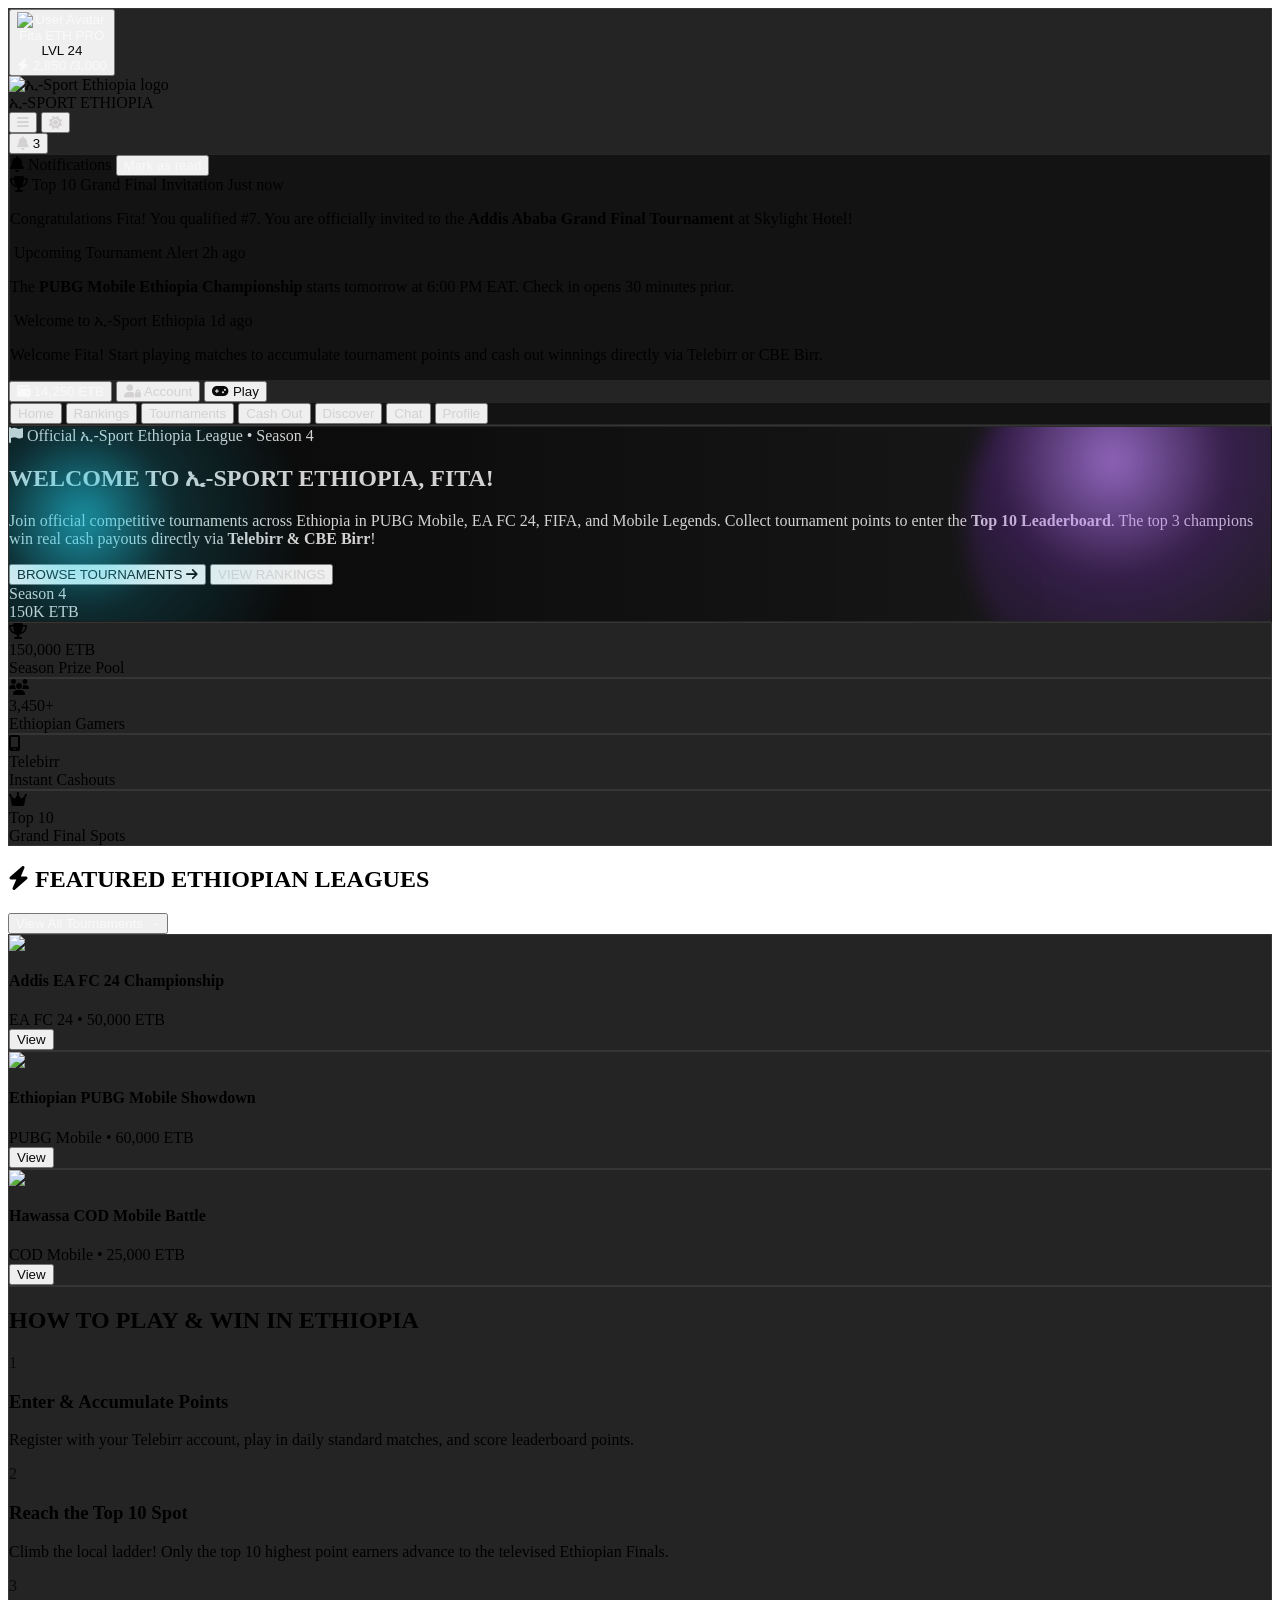
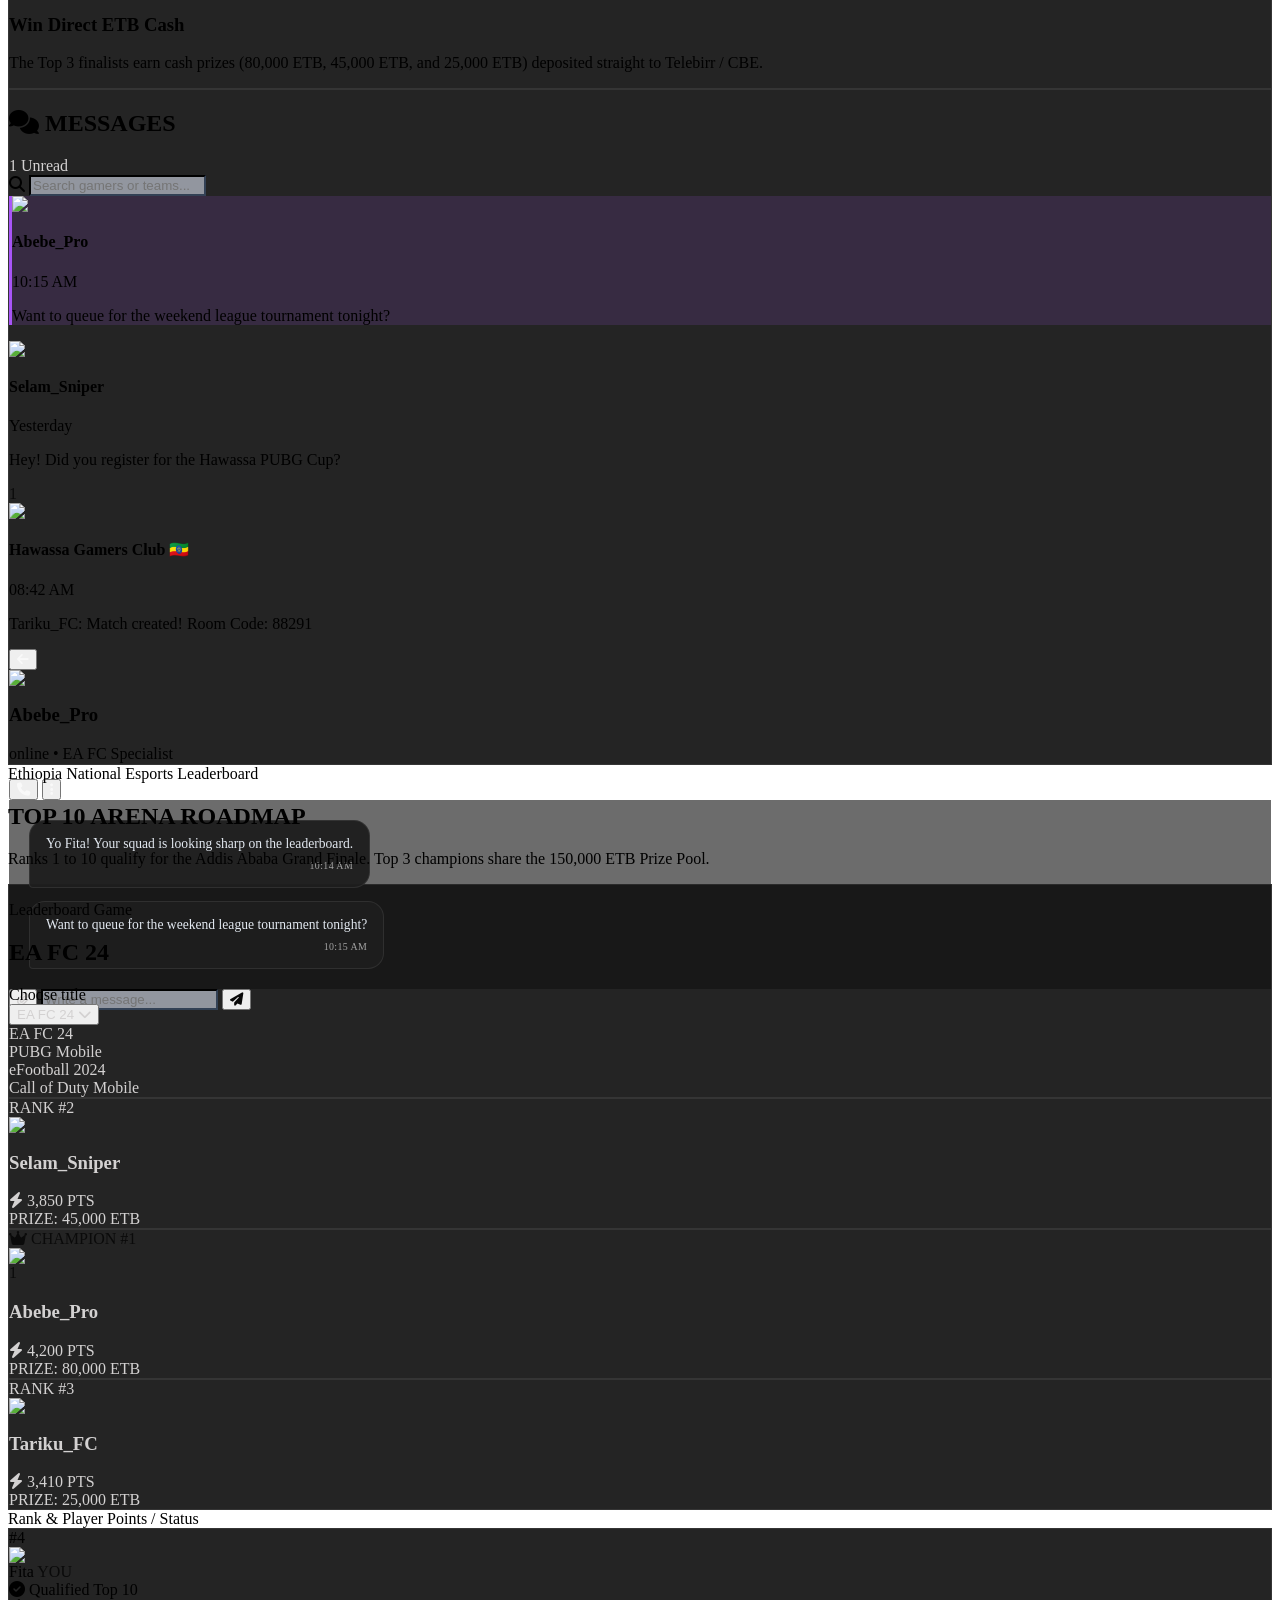
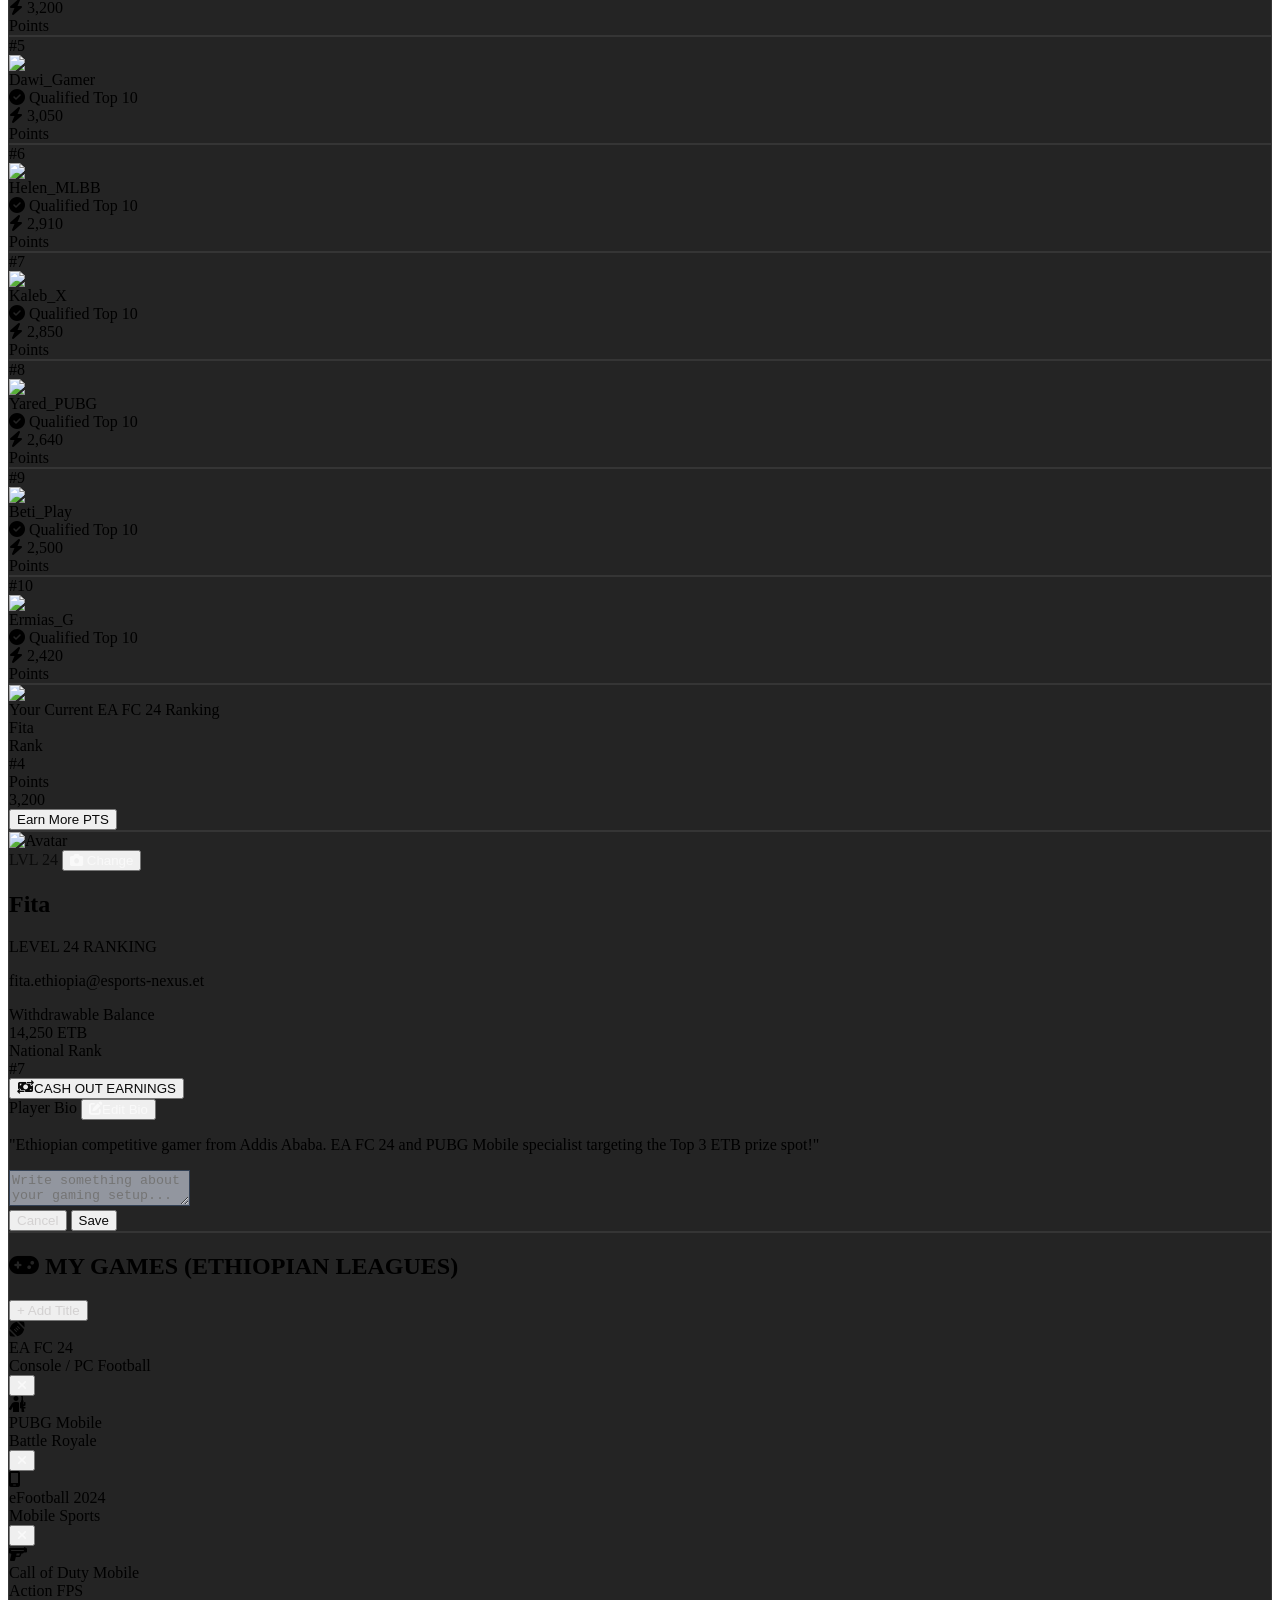
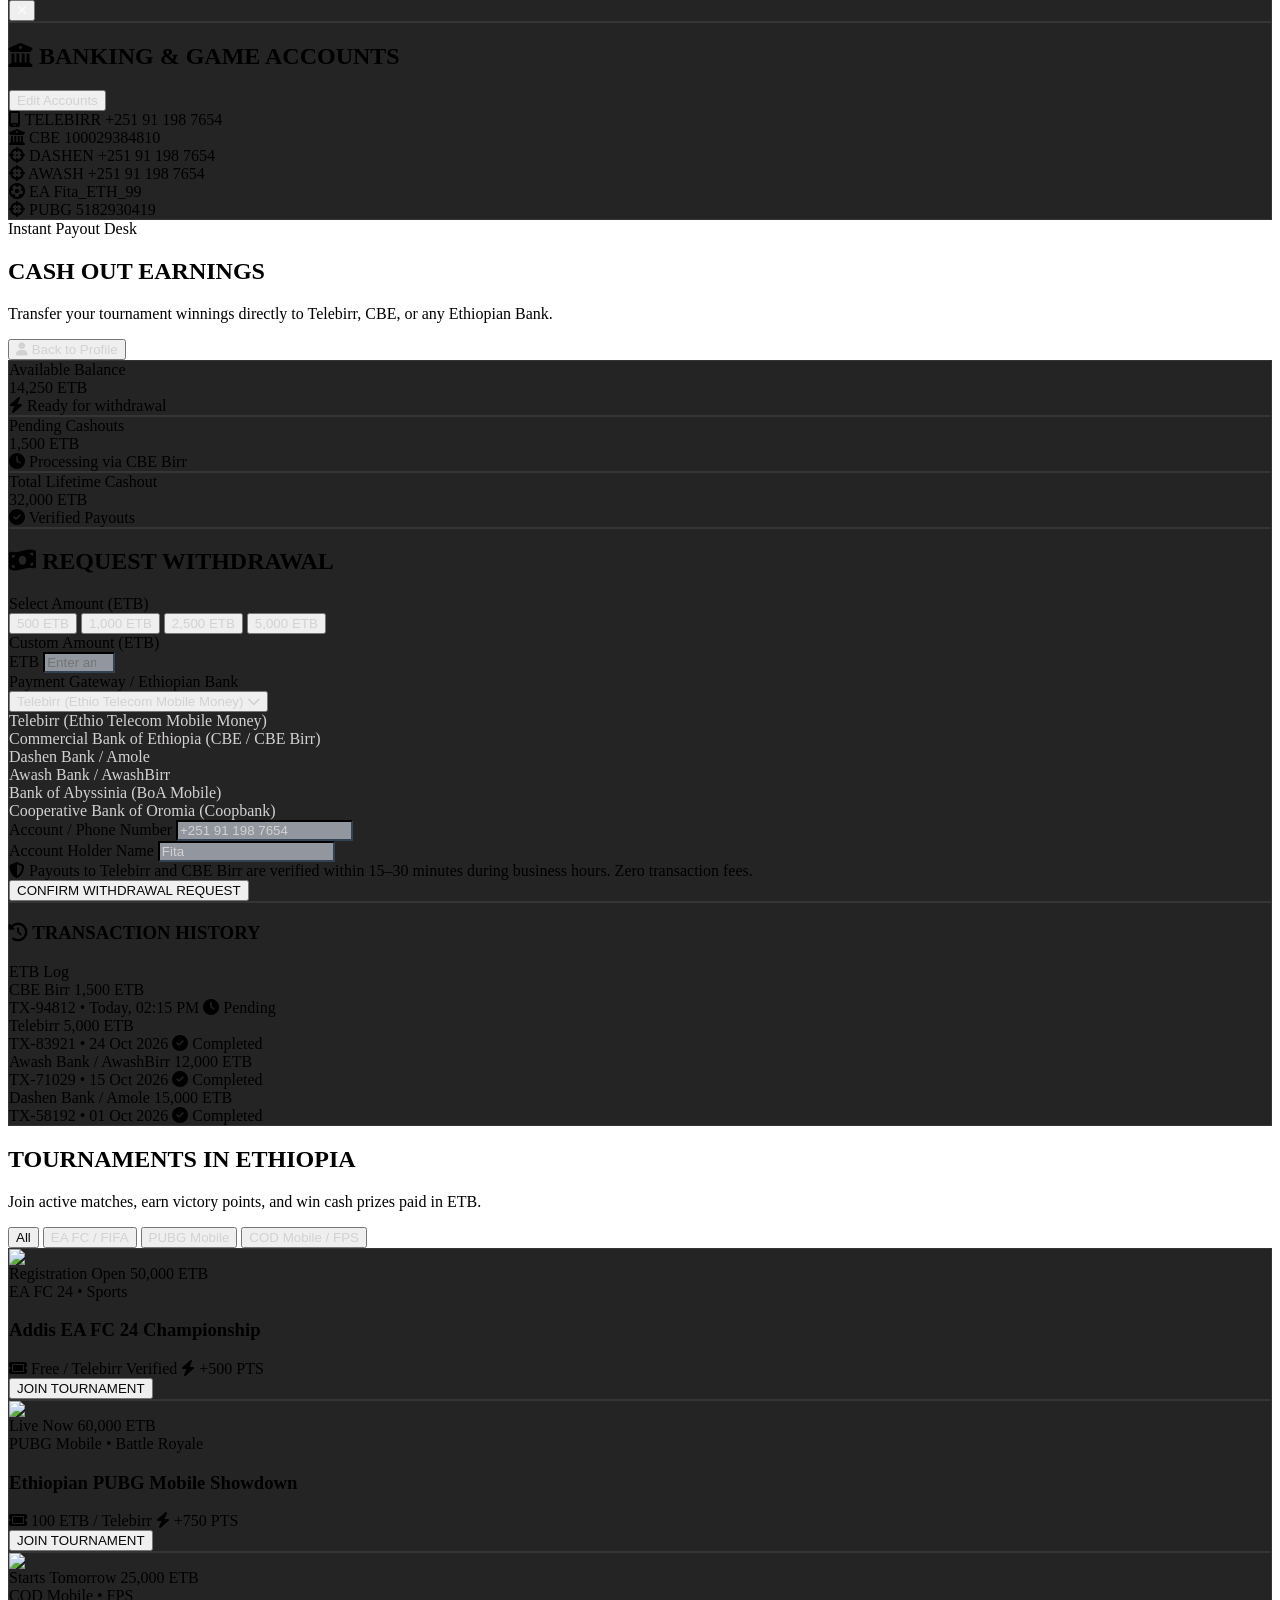
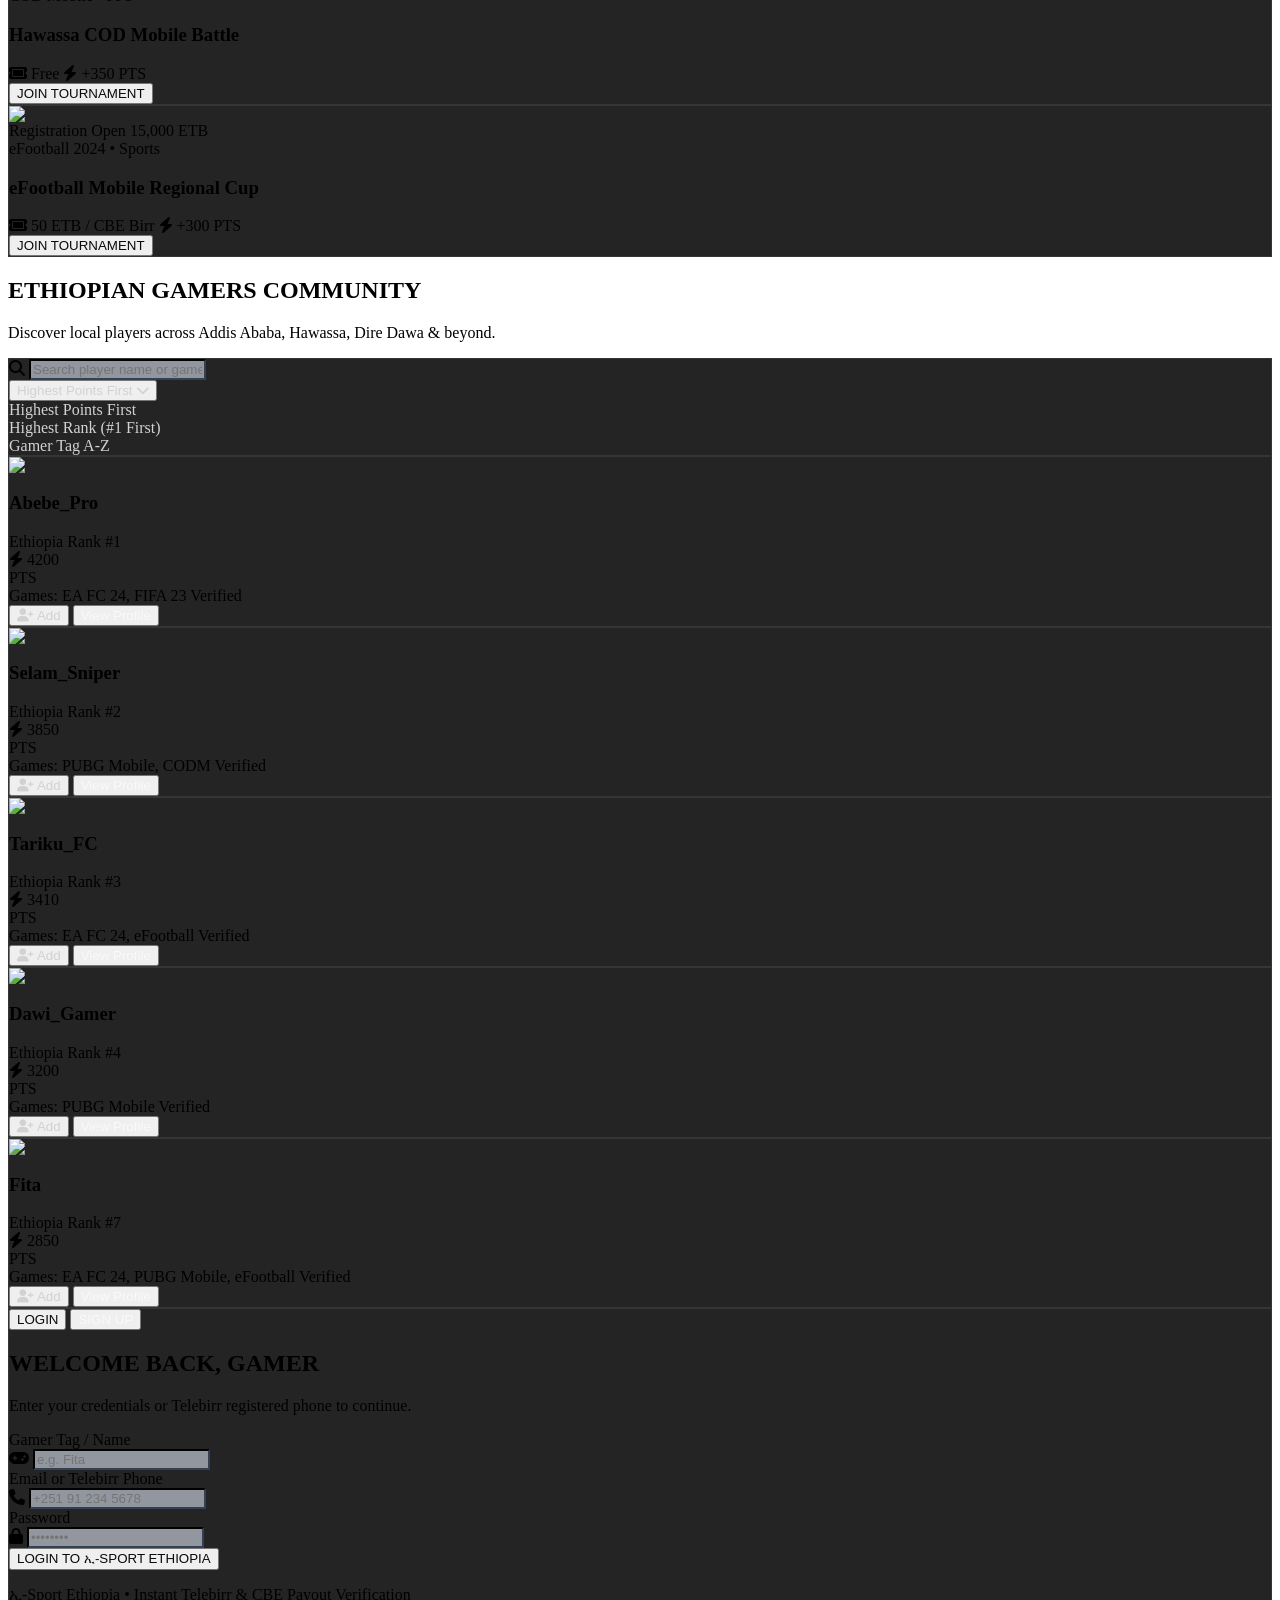
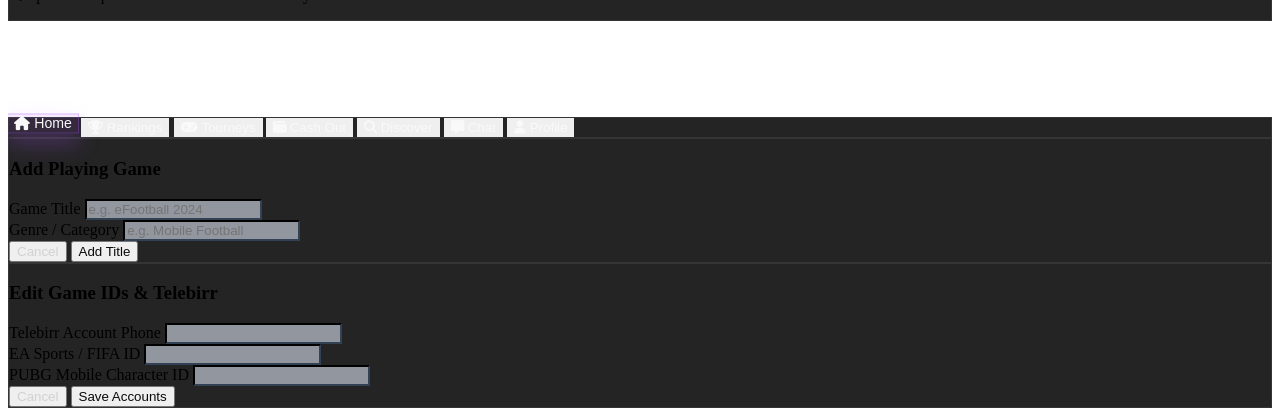
==== commit 6aaedb12: "hi relocation of file in the project" ====
--- a/published-site/index.html
+++ b/published-site/index.html
@@ -2356,4 +2356,4 @@
   </script>
 
 </body>
-</html>
+</html>
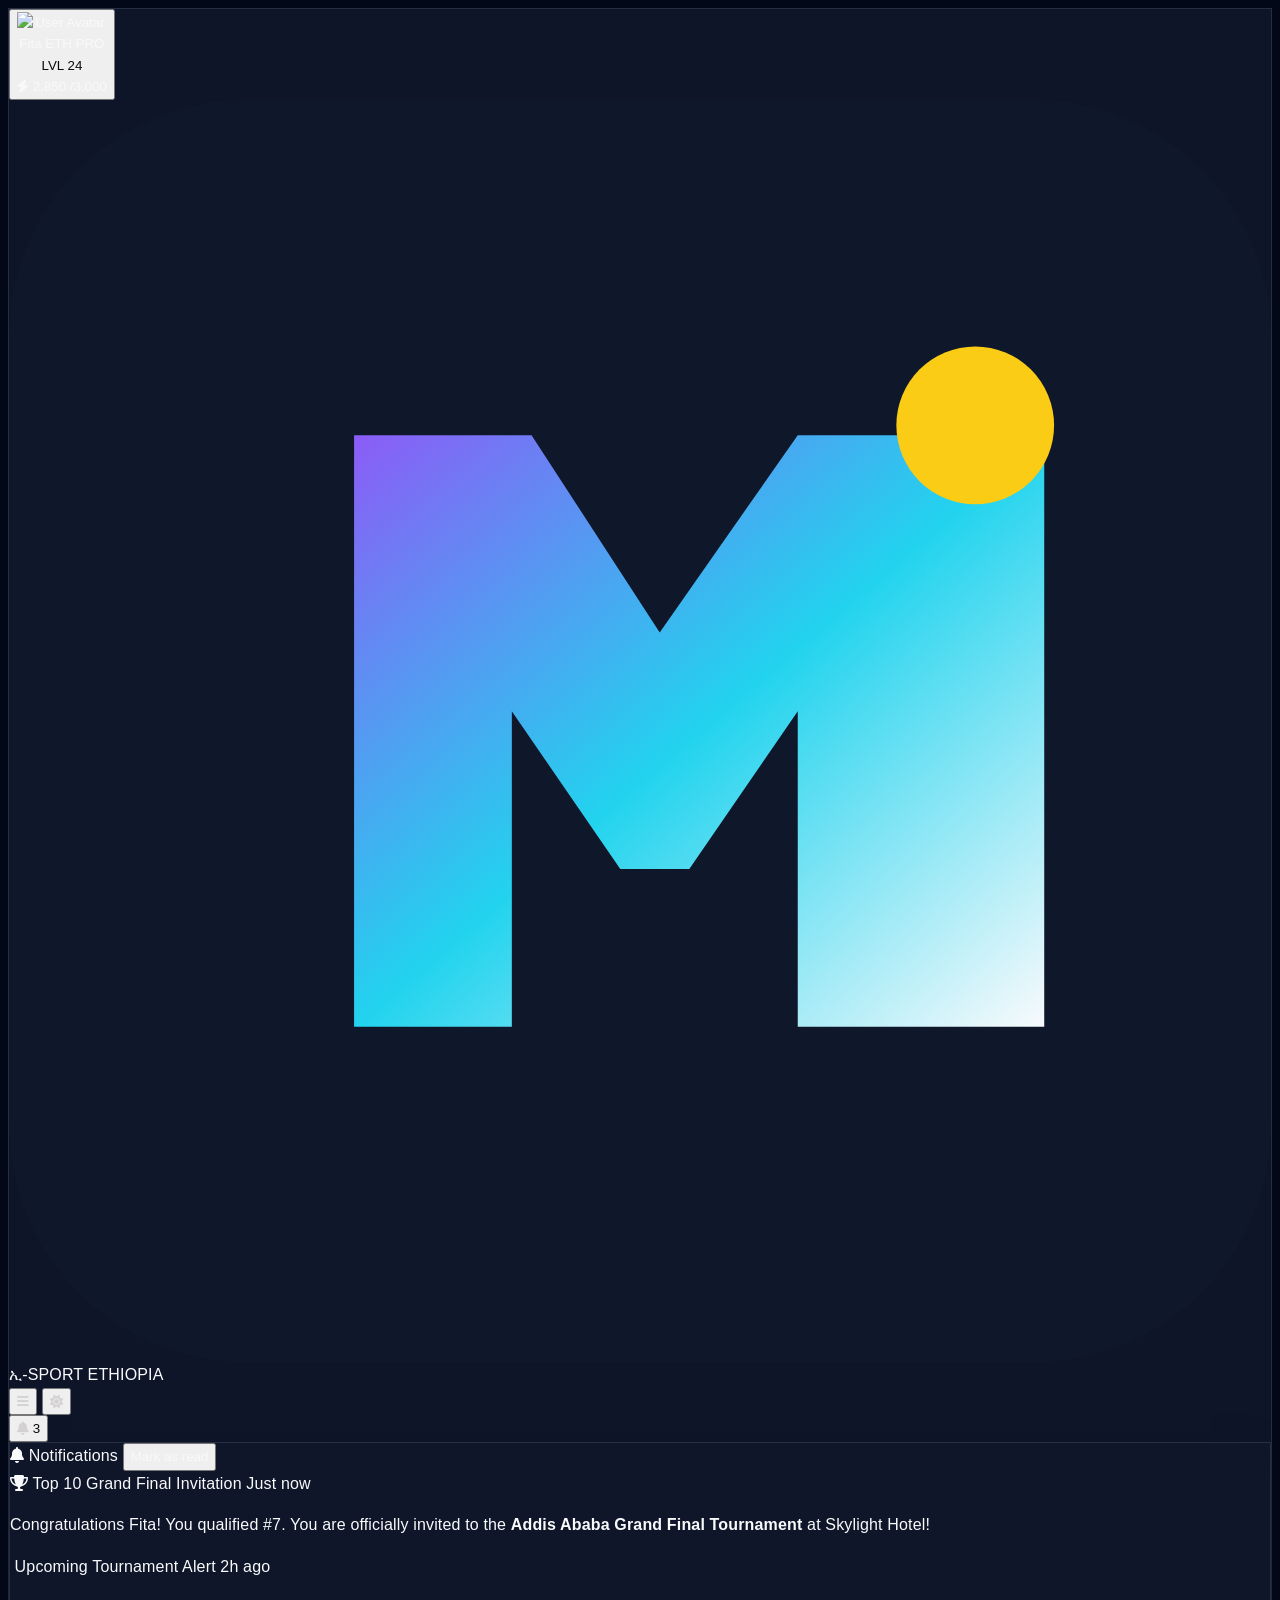
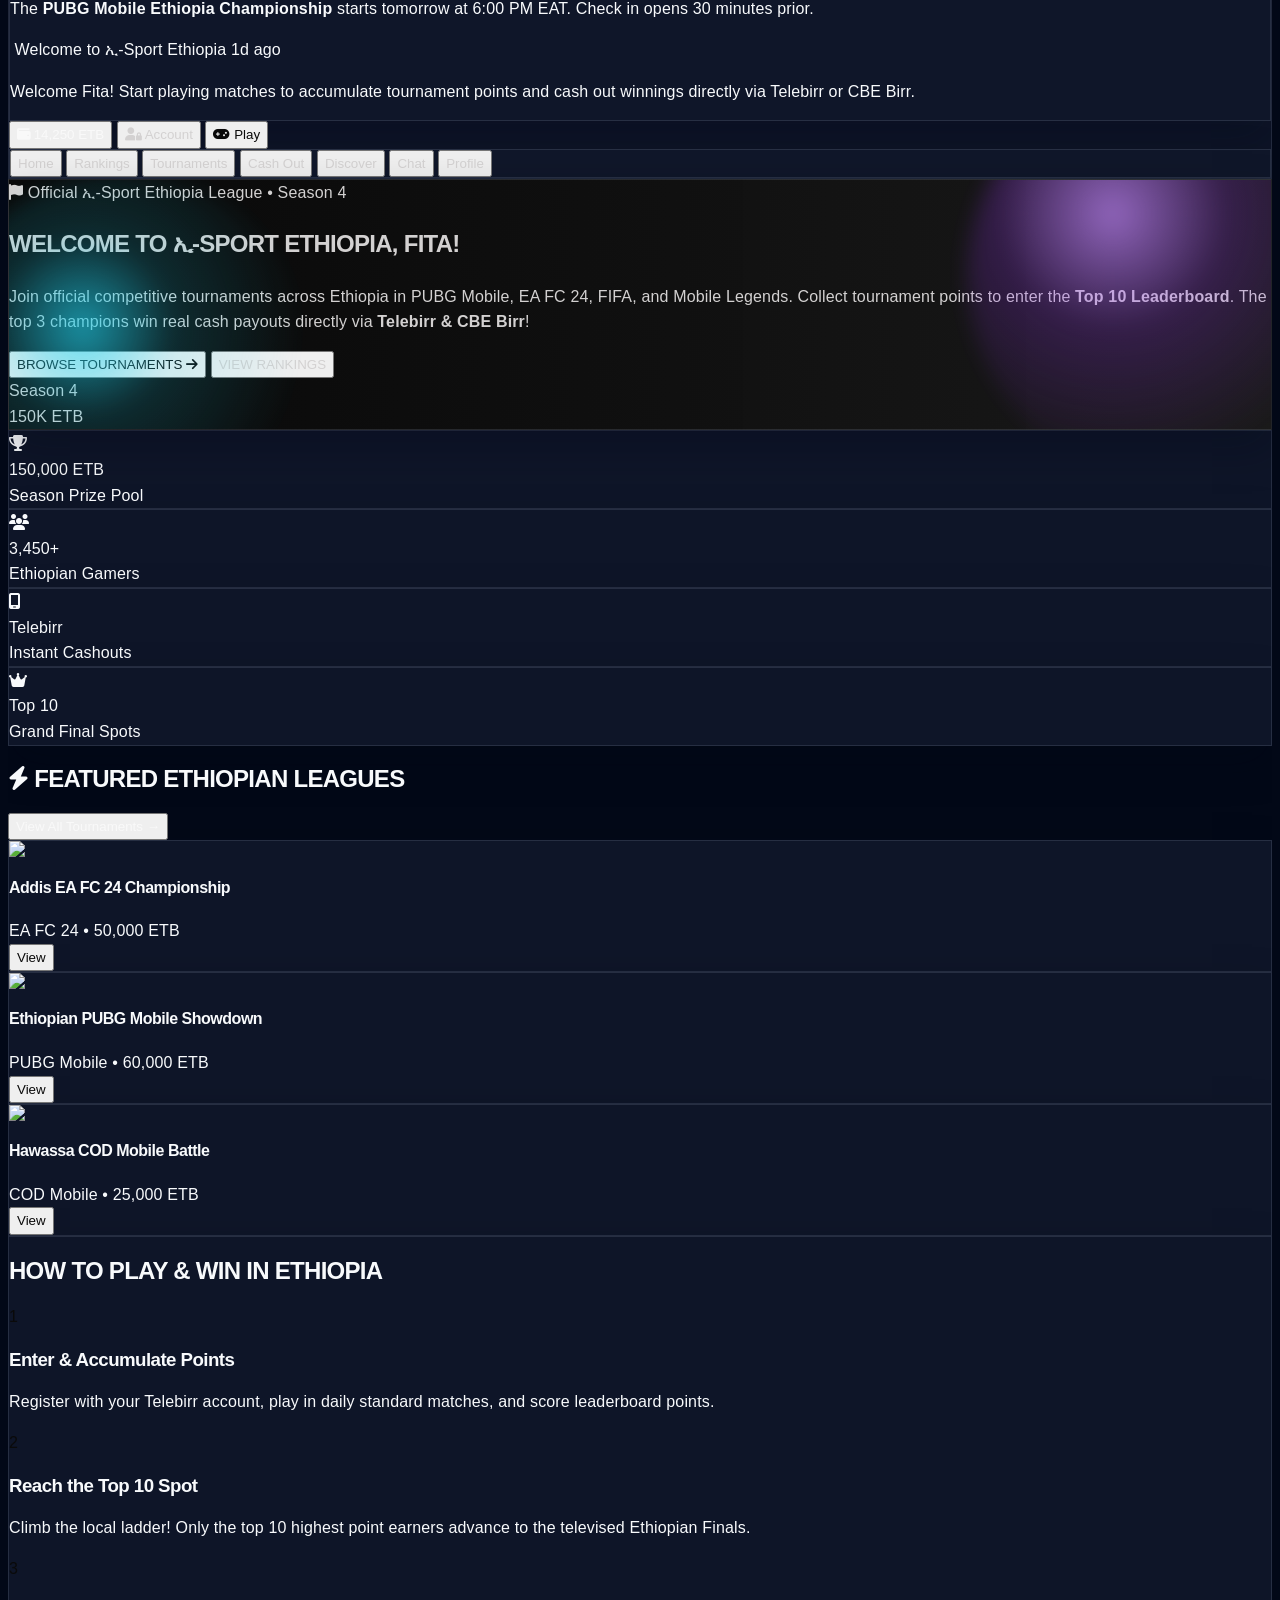
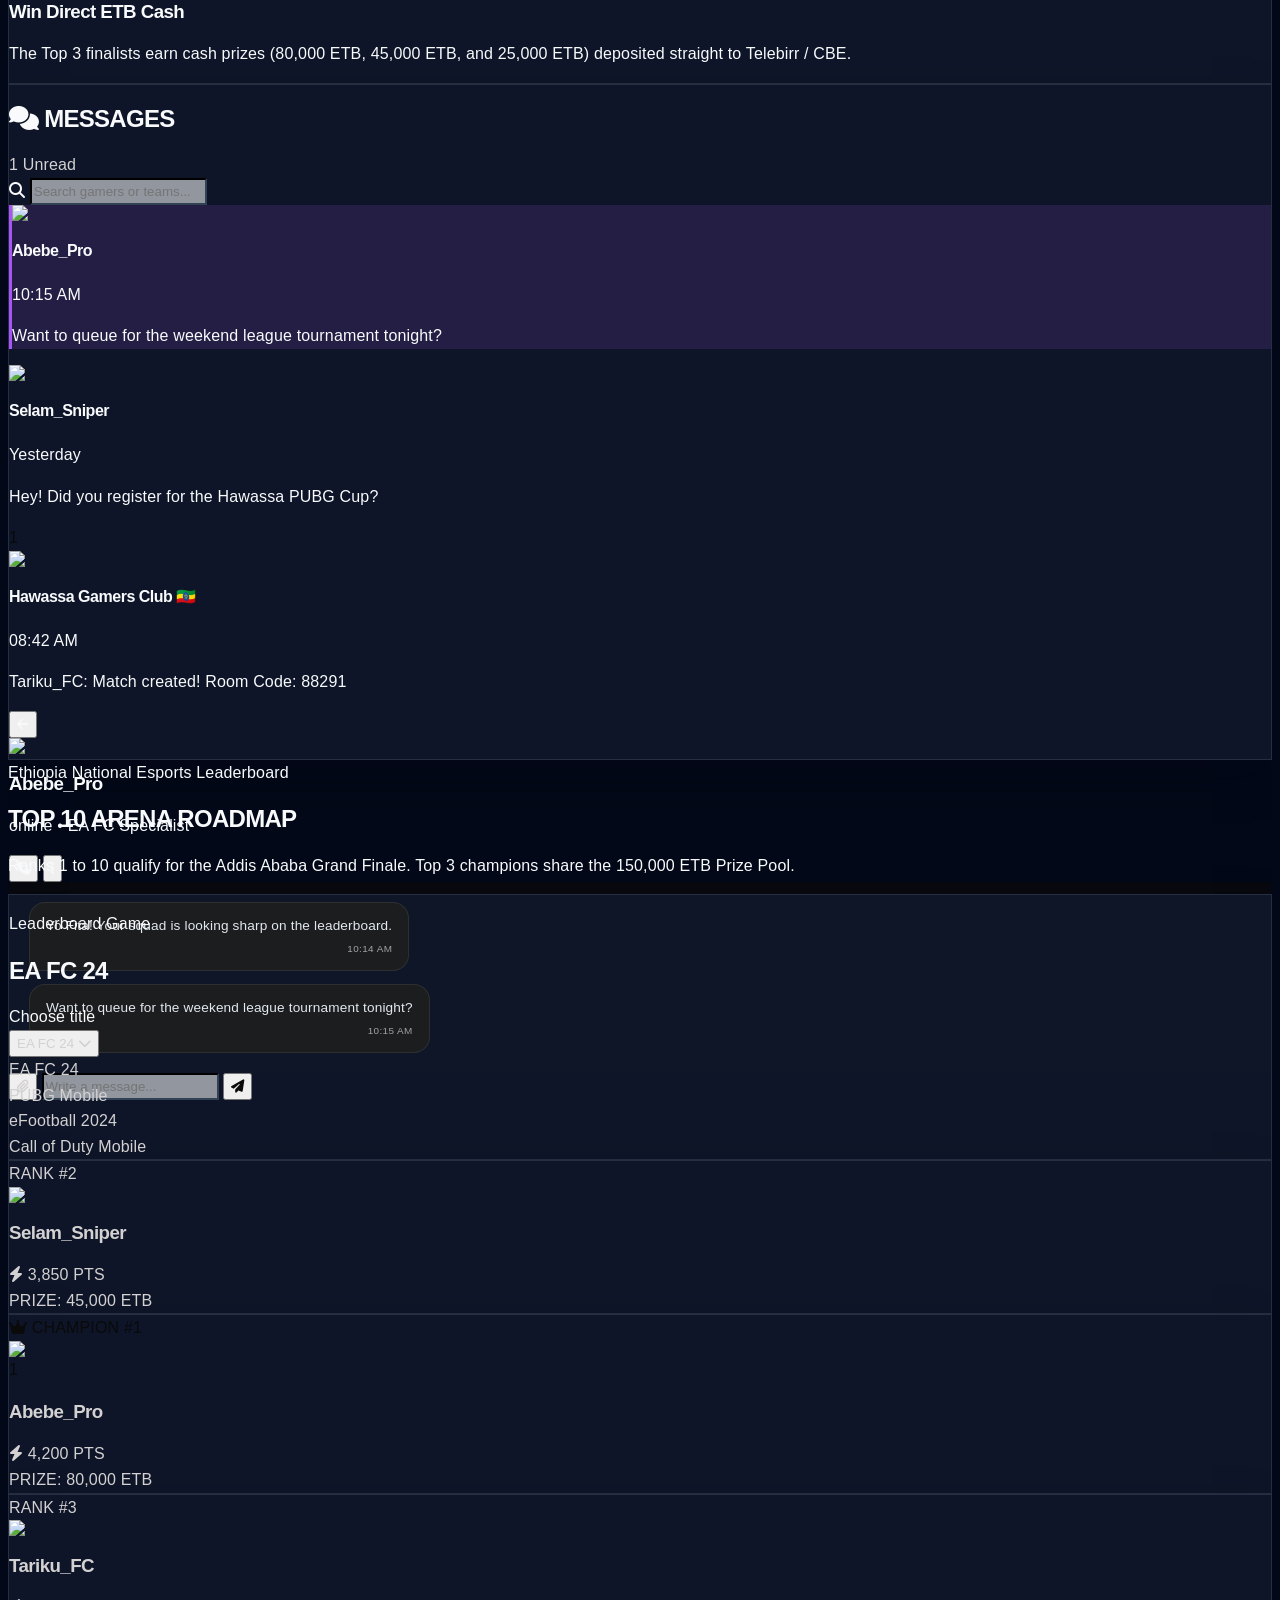
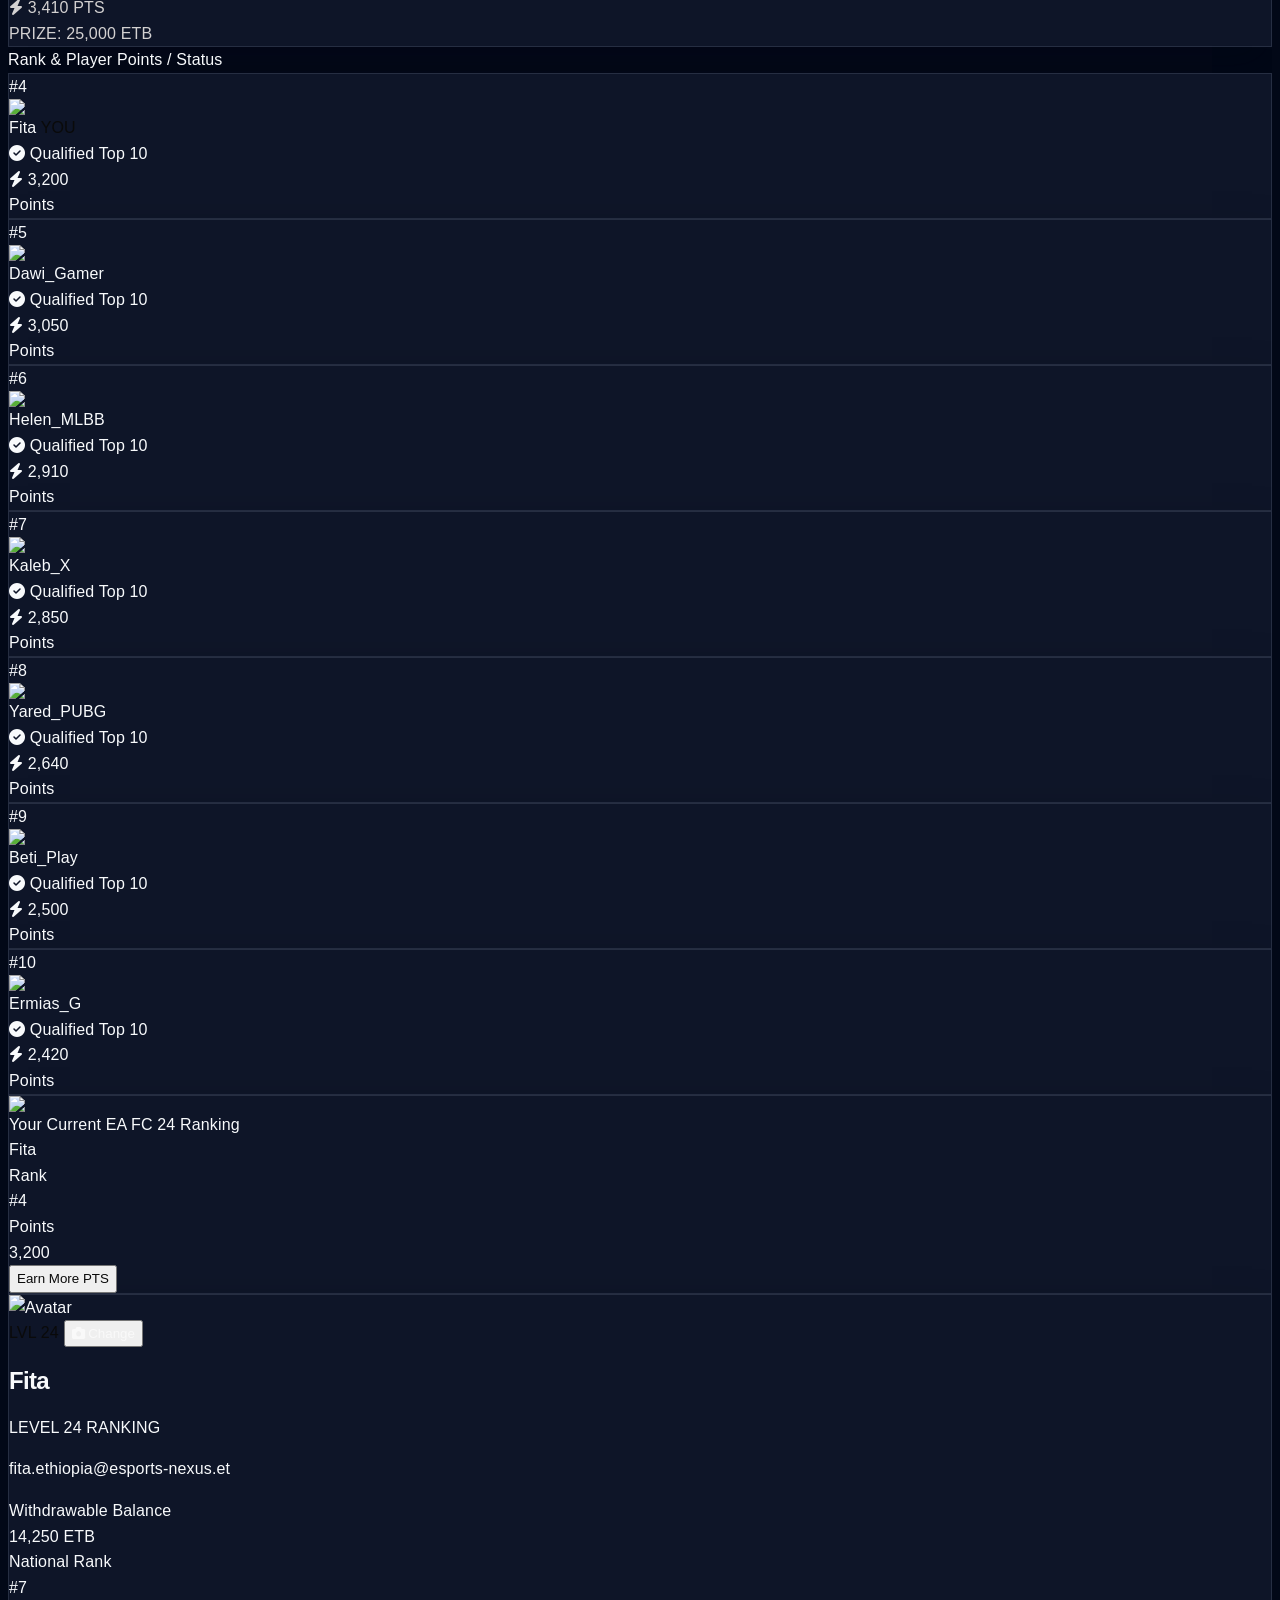
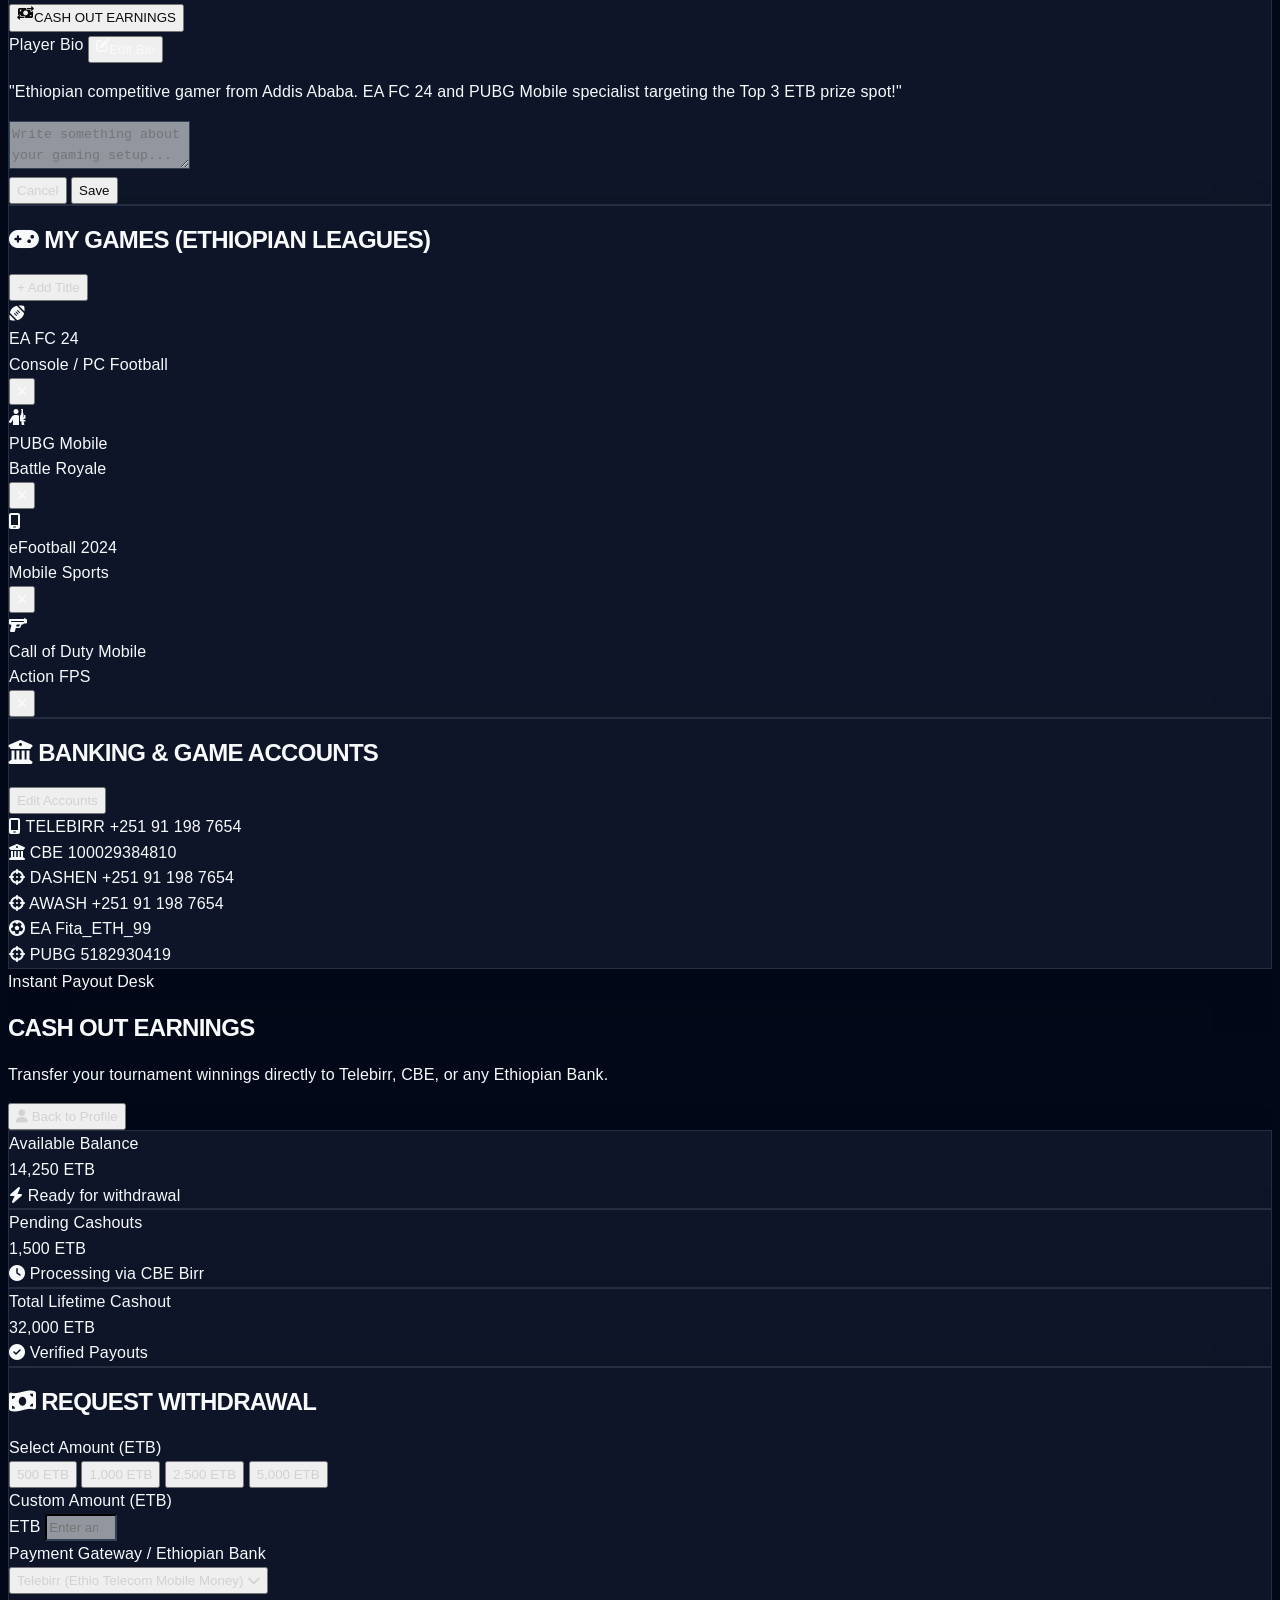
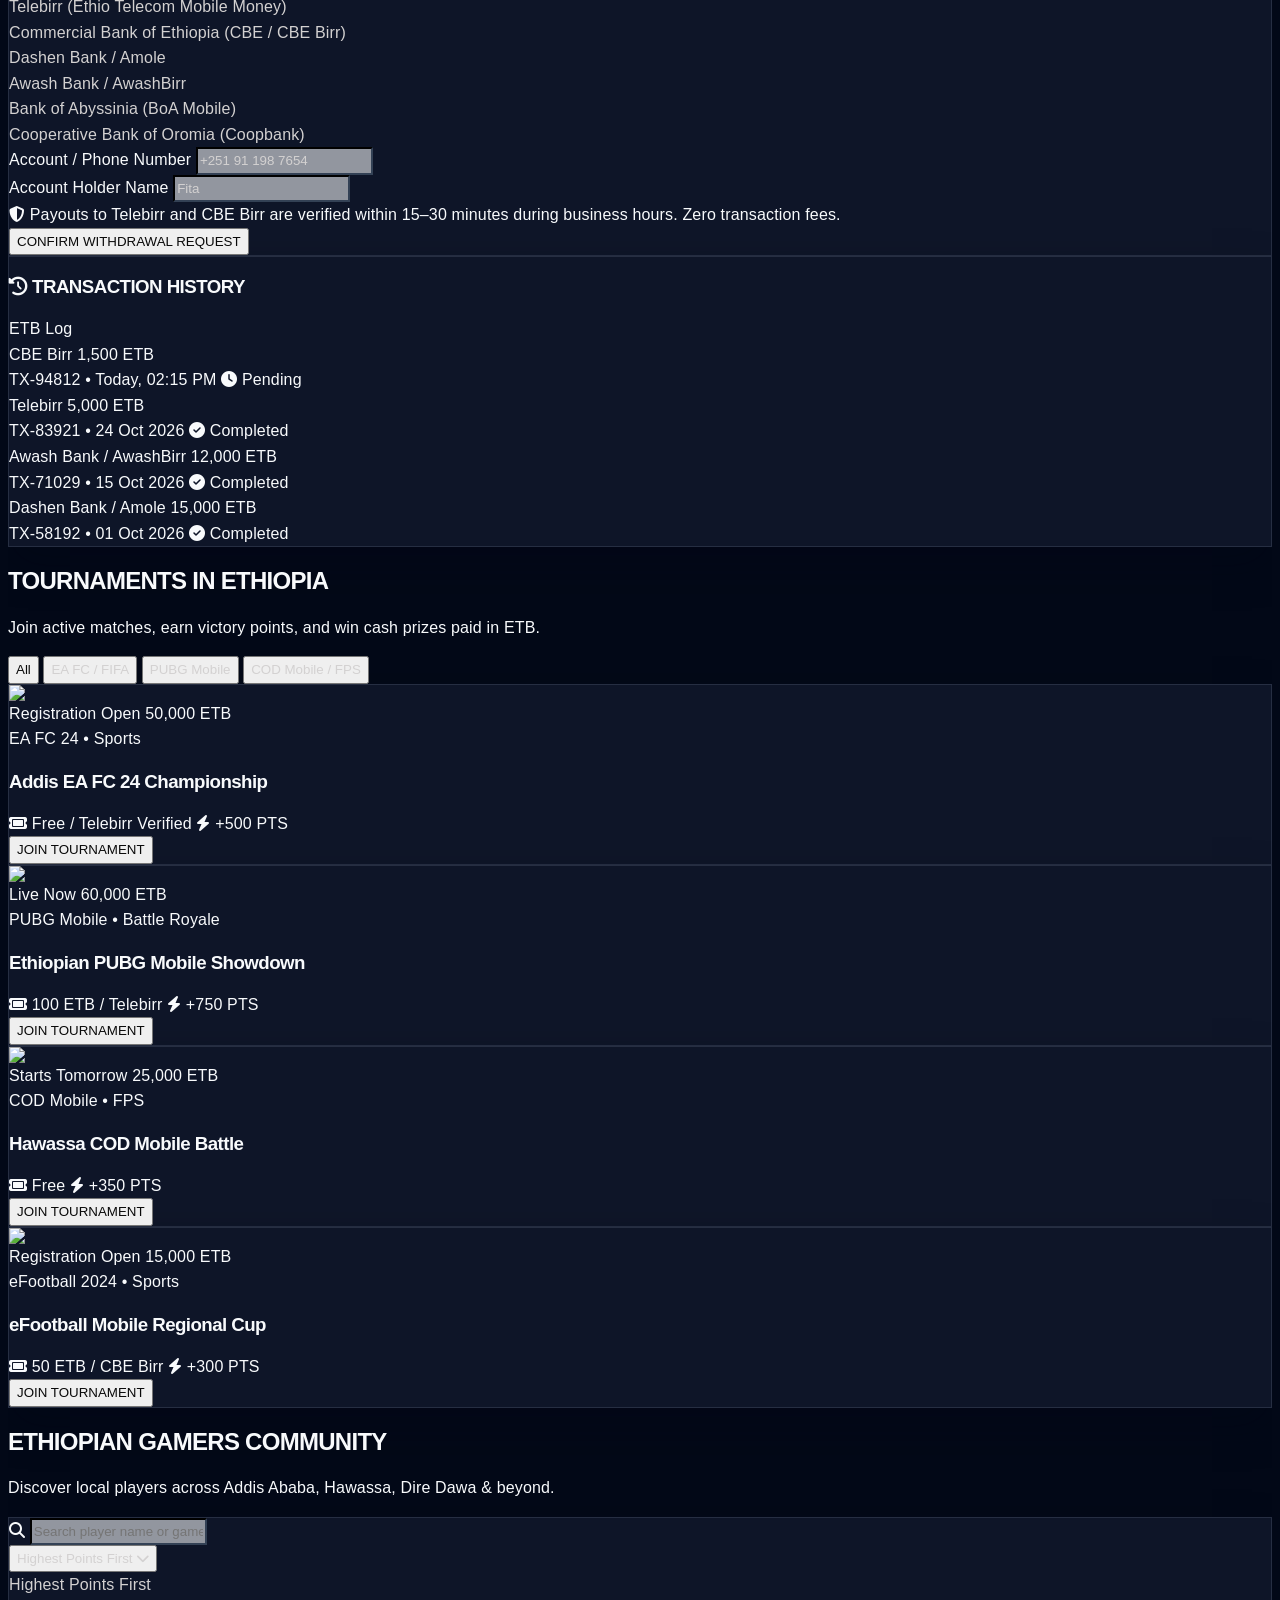
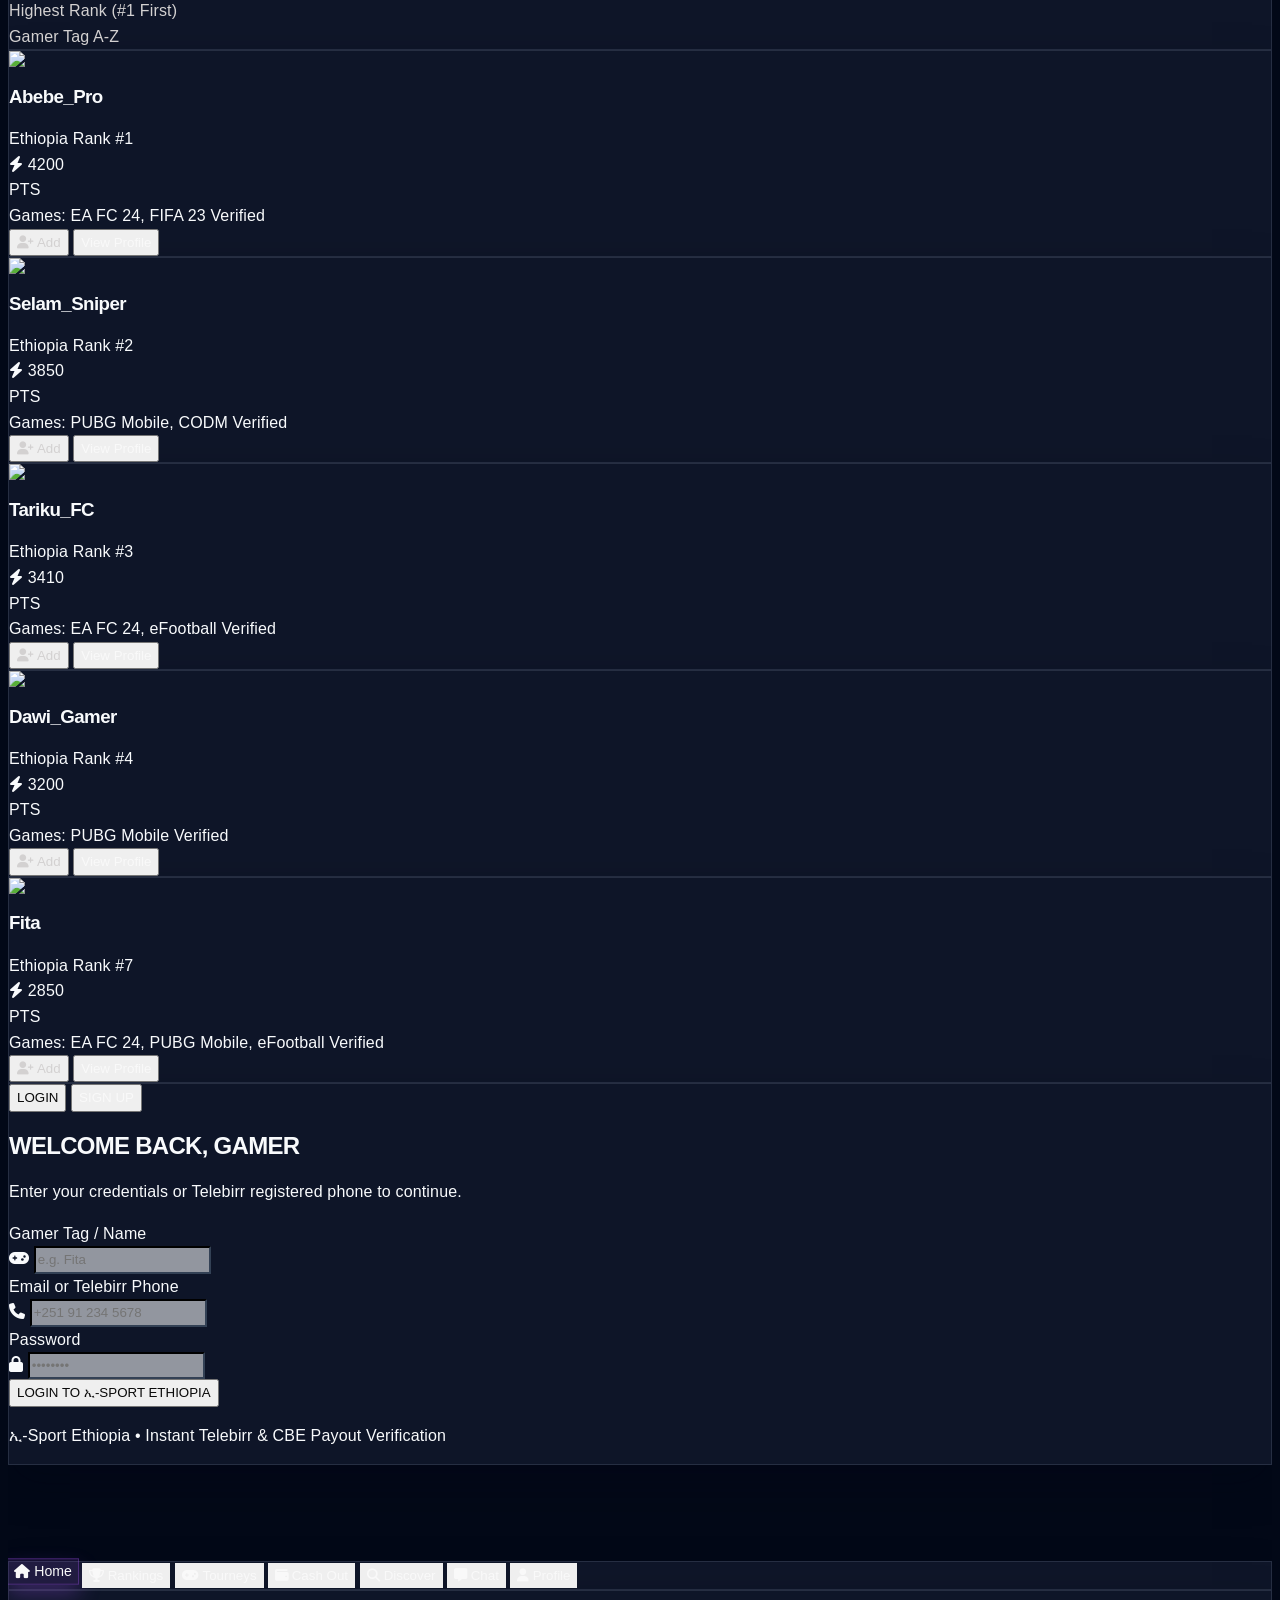
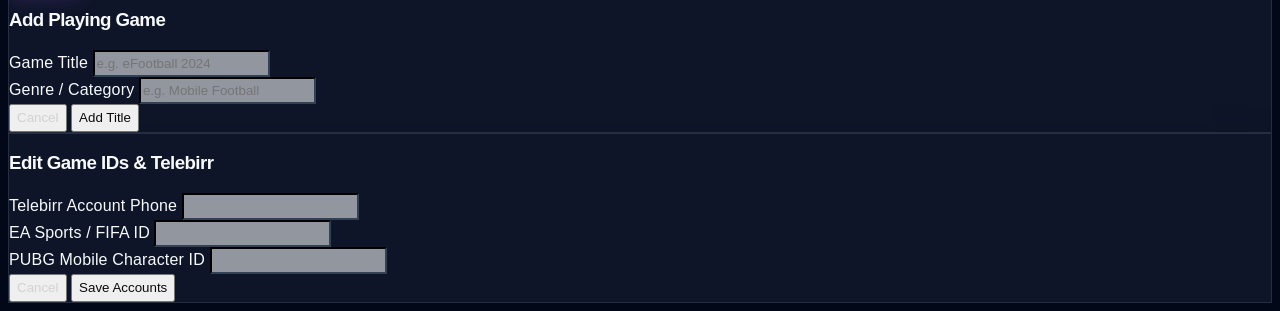
==== commit 289d2fc3: "next based on the feed backs from a student name Joshua Jacks" ====
--- a/published-site/index.html
+++ b/published-site/index.html
@@ -28,15 +28,12 @@
           },
           colors: {
             brand: {
-              purple: '#e2e8f0',
-              cyan: '#cbd5e1',
-              emerald: '#94a3b8',
-              gold: '#f8fafc',
-              accent: '#f1f5f9'
+              purple: '#8b5cf6',
+              cyan: '#22d3ee',
+              emerald: '#10b981',
+              gold: '#fbbf24',
+              accent: '#f97316'
             }
-          },
-          textColor: {
-            'brand-purple': 'rgb(226 232 240 / var(--tw-text-opacity, 1))'
           }
         }
       }
@@ -44,16 +41,68 @@
   </script>
 
   <style>
+    :root {
+      --bg-page: #020817;
+      --bg-surface: #0f172a;
+      --bg-surface-strong: #111827;
+      --bg-card: rgba(15, 23, 42, 0.94);
+      --bg-card-soft: rgba(15, 23, 42, 0.82);
+      --bg-elevated: rgba(30, 41, 59, 0.8);
+      --border-color: rgba(148, 163, 184, 0.18);
+      --text-primary: #f8fafc;
+      --text-secondary: #cbd5e1;
+      --text-muted: #94a3b8;
+      --text-inverse: #0f172a;
+      --shadow-soft: 0 18px 40px rgba(2, 6, 23, 0.28);
+      --panel-gradient: linear-gradient(135deg, rgba(15, 23, 42, 0.96), rgba(30, 41, 59, 0.9));
+      --brand-purple: #8b5cf6;
+      --brand-cyan: #22d3ee;
+      --brand-emerald: #10b981;
+      --brand-gold: #fbbf24;
+    }
+
+    html[data-theme="light"] {
+      --bg-page: #f8fafc;
+      --bg-surface: #ffffff;
+      --bg-surface-strong: #f1f5f9;
+      --bg-card: rgba(255, 255, 255, 0.96);
+      --bg-card-soft: rgba(248, 250, 252, 0.9);
+      --bg-elevated: rgba(241, 245, 249, 0.88);
+      --border-color: rgba(15, 23, 42, 0.12);
+      --text-primary: #0f172a;
+      --text-secondary: #334155;
+      --text-muted: #64748b;
+      --text-inverse: #f8fafc;
+      --shadow-soft: 0 18px 40px rgba(15, 23, 42, 0.12);
+      --panel-gradient: linear-gradient(135deg, rgba(255, 255, 255, 0.98), rgba(241, 245, 249, 0.92));
+    }
+
+    html[data-theme="dark"] {
+      --bg-page: #020817;
+      --bg-surface: #0f172a;
+      --bg-surface-strong: #111827;
+      --bg-card: rgba(15, 23, 42, 0.94);
+      --bg-card-soft: rgba(15, 23, 42, 0.82);
+      --bg-elevated: rgba(30, 41, 59, 0.8);
+      --border-color: rgba(148, 163, 184, 0.18);
+      --text-primary: #f8fafc;
+      --text-secondary: #cbd5e1;
+      --text-muted: #94a3b8;
+      --text-inverse: #0f172a;
+      --shadow-soft: 0 18px 40px rgba(2, 6, 23, 0.28);
+      --panel-gradient: linear-gradient(135deg, rgba(15, 23, 42, 0.96), rgba(30, 41, 59, 0.9));
+    }
+
     /* Custom Scrollbar */
     ::-webkit-scrollbar {
       width: 6px;
       height: 6px;
     }
     ::-webkit-scrollbar-track {
-      background: rgba(15, 23, 42, 0.6);
+      background: rgba(148, 163, 184, 0.12);
     }
     ::-webkit-scrollbar-thumb {
-      background: #334155;
+      background: rgba(148, 163, 184, 0.45);
       border-radius: 4px;
     }
 
@@ -66,8 +115,29 @@
       overflow-x: hidden;
     }
 
+    html {
+      background: var(--bg-page);
+      color: var(--text-primary);
+      scroll-behavior: smooth;
+    }
+
     body {
       min-height: 100vh;
+      background: var(--bg-page);
+      color: var(--text-primary);
+      font-family: 'Inter', 'Segoe UI', sans-serif;
+      letter-spacing: 0.01em;
+      line-height: 1.6;
+      transition: background-color 0.25s ease, color 0.25s ease;
+    }
+
+    h1, h2, h3, h4, h5, h6 {
+      line-height: 1.15;
+      letter-spacing: -0.03em;
+    }
+
+    p, span, label, button, input, textarea, select {
+      line-height: 1.6;
     }
 
     img {
@@ -81,8 +151,112 @@
 
     /* Clean solid card borders & background styling */
     .glass-card {
-      background-color: rgba(18, 18, 18, 0.92);
-      border: 1px solid rgba(255, 255, 255, 0.08);
+      background-color: var(--bg-card);
+      border: 1px solid var(--border-color);
+      box-shadow: var(--shadow-soft);
+      transition: background-color 0.25s ease, border-color 0.25s ease, color 0.25s ease, box-shadow 0.25s ease;
+    }
+
+    html[data-theme="light"] .bg-slate-900,
+    html[data-theme="light"] .bg-slate-800,
+    html[data-theme="light"] .bg-slate-950,
+    html[data-theme="light"] .bg-slate-700,
+    html[data-theme="light"] .dark\:bg-slate-900,
+    html[data-theme="light"] .dark\:bg-slate-800,
+    html[data-theme="light"] .dark\:bg-slate-950,
+    html[data-theme="light"] .dark\:bg-slate-700,
+    html[data-theme="light"] .bg-slate-100,
+    html[data-theme="light"] .bg-slate-200 {
+      background-color: var(--bg-card-soft) !important;
+    }
+
+    html[data-theme="light"] .text-slate-100,
+    html[data-theme="light"] .text-slate-200,
+    html[data-theme="light"] .text-slate-300,
+    html[data-theme="light"] .text-slate-400,
+    html[data-theme="light"] .dark\:text-slate-100,
+    html[data-theme="light"] .dark\:text-slate-200,
+    html[data-theme="light"] .dark\:text-slate-300,
+    html[data-theme="light"] .dark\:text-slate-400,
+    html[data-theme="light"] .dark\:text-white,
+    html[data-theme="light"] .text-slate-500,
+    html[data-theme="light"] .text-slate-600 {
+      color: var(--text-primary) !important;
+    }
+
+    html[data-theme="light"] .border-slate-800,
+    html[data-theme="light"] .border-slate-700,
+    html[data-theme="light"] .border-slate-950,
+    html[data-theme="light"] .dark\:border-slate-800,
+    html[data-theme="light"] .dark\:border-slate-700,
+    html[data-theme="light"] .dark\:border-slate-950 {
+      border-color: var(--border-color) !important;
+    }
+
+    html[data-theme="light"] .bg-brand-purple\/20,
+    html[data-theme="light"] .bg-brand-purple\/10,
+    html[data-theme="light"] .bg-brand-emerald\/10,
+    html[data-theme="light"] .bg-brand-cyan\/10,
+    html[data-theme="light"] .bg-brand-gold\/10,
+    html[data-theme="light"] .bg-slate-800\/60,
+    html[data-theme="light"] .bg-slate-900\/60,
+    html[data-theme="light"] .bg-slate-900\/80,
+    html[data-theme="light"] .dark\:bg-slate-900\/60,
+    html[data-theme="light"] .dark\:bg-slate-900\/80 {
+      background-color: rgba(255, 255, 255, 0.8) !important;
+    }
+
+    html[data-theme="light"] .hero-panel {
+      background: linear-gradient(135deg, rgba(255,255,255,0.98), rgba(241,245,249,0.94));
+    }
+
+    html[data-theme="light"] .chat-body-stream,
+    html[data-theme="light"] .chat-body,
+    html[data-theme="light"] .chat-input-row {
+      background: rgba(248, 250, 252, 0.9);
+    }
+
+    html[data-theme="light"] body,
+    html[data-theme="light"] #notif-dropdown,
+    html[data-theme="light"] .mobile-menu-item,
+    html[data-theme="light"] .chat-shell,
+    html[data-theme="light"] .chat-layout,
+    html[data-theme="light"] .chat-header,
+    html[data-theme="light"] .chat-input,
+    html[data-theme="light"] .chat-list-item {
+      color: var(--text-primary);
+    }
+
+    html[data-theme="light"] .nav-tab-btn {
+      background: transparent;
+    }
+
+    html[data-theme="light"] .nav-tab-btn:hover {
+      background: rgba(148, 163, 184, 0.12);
+    }
+
+    html[data-theme="light"] .nav-tab-btn.active {
+      background: rgba(139, 92, 246, 0.1);
+      border-color: rgba(139, 92, 246, 0.3);
+    }
+
+    #view-profile .glass-card,
+    #view-rankings .glass-card,
+    #view-cashout .glass-card,
+    #view-search .glass-card,
+    #view-tournaments .glass-card,
+    #view-auth .glass-card {
+      transition: all 0.25s ease;
+    }
+
+    .profile-stack {
+      gap: 1.25rem;
+    }
+
+    @media (max-width: 640px) {
+      body {
+        letter-spacing: 0.005em;
+      }
     }
 
     .nav-tab-btn {
@@ -1317,6 +1491,7 @@
     // --- Application State ---
     const appState = {
       currentUser: {
+        id: "fita",
         gamertag: "Fita",
         email: "fita.ethiopia@esports-nexus.et",
         avatar: "https://images.unsplash.com/photo-1566492031773-4f4e44671857?w=300&auto=format&fit=crop&q=80",
@@ -1354,7 +1529,8 @@
       selectedGame: "EA FC 24",
       selectedGateway: "Telebirr (Ethio Telecom Mobile Money)",
       playerSort: "points-desc",
-      profileUser: null
+      profileUser: null,
+      profileUserId: null
     };
 
     const conversations = [
@@ -1399,15 +1575,30 @@
 
     let activeChatId = "c1";
 
+    function normalizePlayerId(player) {
+      const source = player && (player.id || player.gamertag || 'user');
+      return String(source).toLowerCase().trim().replace(/[^a-z0-9]+/g, '-').replace(/^-+|-+$/g, '') || 'user';
+    }
+
     function getProfileUser() {
+      const requestedId = appState.profileUserId || (appState.profileUser && appState.profileUser.id);
+      if (requestedId) {
+        const fallbackUser = [...leaderboardData, ...competitorsData].find(player => normalizePlayerId(player) === normalizePlayerId({ id: requestedId })) || null;
+        if (fallbackUser && fallbackUser.gamertag !== appState.currentUser.gamertag) {
+          return createProfileUserFromPlayer(fallbackUser);
+        }
+      }
+
       return appState.profileUser || appState.currentUser;
     }
 
     function createProfileUserFromPlayer(player) {
       const games = (player.games || 'EA FC 24, PUBG Mobile').split(',').map(g => g.trim()).filter(Boolean);
       const normalized = games.length ? games : ['EA FC 24'];
+      const uniqueId = normalizePlayerId(player);
 
       return {
+        id: uniqueId,
         gamertag: player.gamertag,
         email: `${player.gamertag.toLowerCase()}@esports-nexus.et`,
         avatar: player.avatar,
@@ -1435,28 +1626,53 @@
       };
     }
 
+    function setProfileSelection(userId, addToUrl = true) {
+      const normalized = normalizePlayerId({ id: userId });
+      appState.profileUserId = normalized;
+      appState.profileUser = null;
+
+      if (addToUrl) {
+        const url = new URL(window.location.href);
+        if (normalized && normalized !== normalizePlayerId(appState.currentUser)) {
+          url.searchParams.set('profile', normalized);
+        } else {
+          url.searchParams.delete('profile');
+        }
+        window.history.replaceState({}, '', `${url.pathname}${url.search}${url.hash}`);
+      }
+    }
+
     function openPlayerProfile(player) {
-      appState.profileUser = createProfileUserFromPlayer(player);
+      const profileId = normalizePlayerId(player || { id: appState.currentUser.id });
+      setProfileSelection(profileId, true);
+      navigateTo('profile');
+    }
+
+    function openPlayerProfileById(userId) {
+      const normalizedId = normalizePlayerId({ id: userId });
+      setProfileSelection(normalizedId, true);
       navigateTo('profile');
     }
 
     function backToMyProfile() {
       appState.profileUser = null;
+      appState.profileUserId = appState.currentUser.id;
+      setProfileSelection(appState.currentUser.id, false);
       navigateTo('profile');
     }
 
     // --- Ethiopian Esports Data Collections ---
     const leaderboardData = [
-      { rank: 1, gamertag: "Abebe_Pro", points: 4200, prize: "80,000 ETB", avatar: "https://images.unsplash.com/photo-1535713875002-d1d0cf377fde?w=150&auto=format&fit=crop&q=80", status: "Qualified #1" },
-      { rank: 2, gamertag: "Selam_Sniper", points: 3850, prize: "45,000 ETB", avatar: "https://images.unsplash.com/photo-1494790108377-be9c29b29330?w=150&auto=format&fit=crop&q=80", status: "Qualified #2" },
-      { rank: 3, gamertag: "Tariku_FC", points: 3410, prize: "25,000 ETB", avatar: "https://images.unsplash.com/photo-1570295999919-56ceb5ecca61?w=150&auto=format&fit=crop&q=80", status: "Qualified #3" },
-      { rank: 4, gamertag: "Dawi_Gamer", points: 3200, prize: "Finalist Spot", avatar: "https://images.unsplash.com/photo-1527980965255-d3b416303d12?w=150&auto=format&fit=crop&q=80", status: "Qualified Top 10" },
-      { rank: 5, gamertag: "Helen_MLBB", points: 3050, prize: "Finalist Spot", avatar: "https://images.unsplash.com/photo-1580489944761-15a19d654956?w=150&auto=format&fit=crop&q=80", status: "Qualified Top 10" },
-      { rank: 6, gamertag: "Kaleb_X", points: 2910, prize: "Finalist Spot", avatar: "https://images.unsplash.com/photo-1628157582853-a796fa650a6a?w=150&auto=format&fit=crop&q=80", status: "Qualified Top 10" },
-      { rank: 7, gamertag: "Fita", points: 2850, prize: "Finalist Spot", avatar: "https://images.unsplash.com/photo-1566492031773-4f4e44671857?w=150&auto=format&fit=crop&q=80", status: "Qualified Top 10", isCurrent: true },
-      { rank: 8, gamertag: "Yared_PUBG", points: 2640, prize: "Finalist Spot", avatar: "https://images.unsplash.com/photo-1507003211169-0a1dd7228f2d?w=150&auto=format&fit=crop&q=80", status: "Qualified Top 10" },
-      { rank: 9, gamertag: "Beti_Play", points: 2500, prize: "Finalist Spot", avatar: "https://images.unsplash.com/photo-1534528741775-53994a69daeb?w=150&auto=format&fit=crop&q=80", status: "Qualified Top 10" },
-      { rank: 10, gamertag: "Ermias_G", points: 2420, prize: "Finalist Spot", avatar: "https://images.unsplash.com/photo-1500648767791-00dcc994a43e?w=150&auto=format&fit=crop&q=80", status: "Qualified Top 10" }
+      { id: "abebe-pro", rank: 1, gamertag: "Abebe_Pro", points: 4200, prize: "80,000 ETB", avatar: "https://images.unsplash.com/photo-1535713875002-d1d0cf377fde?w=150&auto=format&fit=crop&q=80", status: "Qualified #1" },
+      { id: "selam-sniper", rank: 2, gamertag: "Selam_Sniper", points: 3850, prize: "45,000 ETB", avatar: "https://images.unsplash.com/photo-1494790108377-be9c29b29330?w=150&auto=format&fit=crop&q=80", status: "Qualified #2" },
+      { id: "tariku-fc", rank: 3, gamertag: "Tariku_FC", points: 3410, prize: "25,000 ETB", avatar: "https://images.unsplash.com/photo-1570295999919-56ceb5ecca61?w=150&auto=format&fit=crop&q=80", status: "Qualified #3" },
+      { id: "dawi-gamer", rank: 4, gamertag: "Dawi_Gamer", points: 3200, prize: "Finalist Spot", avatar: "https://images.unsplash.com/photo-1527980965255-d3b416303d12?w=150&auto=format&fit=crop&q=80", status: "Qualified Top 10" },
+      { id: "helen-mlbb", rank: 5, gamertag: "Helen_MLBB", points: 3050, prize: "Finalist Spot", avatar: "https://images.unsplash.com/photo-1580489944761-15a19d654956?w=150&auto=format&fit=crop&q=80", status: "Qualified Top 10" },
+      { id: "kaleb-x", rank: 6, gamertag: "Kaleb_X", points: 2910, prize: "Finalist Spot", avatar: "https://images.unsplash.com/photo-1628157582853-a796fa650a6a?w=150&auto=format&fit=crop&q=80", status: "Qualified Top 10" },
+      { id: "fita", rank: 7, gamertag: "Fita", points: 2850, prize: "Finalist Spot", avatar: "https://images.unsplash.com/photo-1566492031773-4f4e44671857?w=150&auto=format&fit=crop&q=80", status: "Qualified Top 10", isCurrent: true },
+      { id: "yared-pubg", rank: 8, gamertag: "Yared_PUBG", points: 2640, prize: "Finalist Spot", avatar: "https://images.unsplash.com/photo-1507003211169-0a1dd7228f2d?w=150&auto=format&fit=crop&q=80", status: "Qualified Top 10" },
+      { id: "beti-play", rank: 9, gamertag: "Beti_Play", points: 2500, prize: "Finalist Spot", avatar: "https://images.unsplash.com/photo-1534528741775-53994a69daeb?w=150&auto=format&fit=crop&q=80", status: "Qualified Top 10" },
+      { id: "ermias-g", rank: 10, gamertag: "Ermias_G", points: 2420, prize: "Finalist Spot", avatar: "https://images.unsplash.com/photo-1500648767791-00dcc994a43e?w=150&auto=format&fit=crop&q=80", status: "Qualified Top 10" }
     ];
 
     const leaderboardByGame = {
@@ -1518,11 +1734,11 @@
     ];
 
     const competitorsData = [
-      { gamertag: "Abebe_Pro", rank: 1, points: 4200, games: "EA FC 24, FIFA 23", avatar: "https://images.unsplash.com/photo-1535713875002-d1d0cf377fde?w=150&auto=format&fit=crop&q=80" },
-      { gamertag: "Selam_Sniper", rank: 2, points: 3850, games: "PUBG Mobile, CODM", avatar: "https://images.unsplash.com/photo-1494790108377-be9c29b29330?w=150&auto=format&fit=crop&q=80" },
-      { gamertag: "Tariku_FC", rank: 3, points: 3410, games: "EA FC 24, eFootball", avatar: "https://images.unsplash.com/photo-1570295999919-56ceb5ecca61?w=150&auto=format&fit=crop&q=80" },
-      { gamertag: "Dawi_Gamer", rank: 4, points: 3200, games: "PUBG Mobile", avatar: "https://images.unsplash.com/photo-1527980965255-d3b416303d12?w=150&auto=format&fit=crop&q=80" },
-      { gamertag: "Fita", rank: 7, points: 2850, games: "EA FC 24, PUBG Mobile, eFootball", avatar: "https://images.unsplash.com/photo-1566492031773-4f4e44671857?w=150&auto=format&fit=crop&q=80" }
+      { id: "abebe-pro", gamertag: "Abebe_Pro", rank: 1, points: 4200, games: "EA FC 24, FIFA 23", avatar: "https://images.unsplash.com/photo-1535713875002-d1d0cf377fde?w=150&auto=format&fit=crop&q=80" },
+      { id: "selam-sniper", gamertag: "Selam_Sniper", rank: 2, points: 3850, games: "PUBG Mobile, CODM", avatar: "https://images.unsplash.com/photo-1494790108377-be9c29b29330?w=150&auto=format&fit=crop&q=80" },
+      { id: "tariku-fc", gamertag: "Tariku_FC", rank: 3, points: 3410, games: "EA FC 24, eFootball", avatar: "https://images.unsplash.com/photo-1570295999919-56ceb5ecca61?w=150&auto=format&fit=crop&q=80" },
+      { id: "dawi-gamer", gamertag: "Dawi_Gamer", rank: 4, points: 3200, games: "PUBG Mobile", avatar: "https://images.unsplash.com/photo-1527980965255-d3b416303d12?w=150&auto=format&fit=crop&q=80" },
+      { id: "fita", gamertag: "Fita", rank: 7, points: 2850, games: "EA FC 24, PUBG Mobile, eFootball", avatar: "https://images.unsplash.com/photo-1566492031773-4f4e44671857?w=150&auto=format&fit=crop&q=80" }
     ];
 
     // --- Custom Dropdown Handlers ---
@@ -1598,27 +1814,24 @@
     });
 
     // --- Light/Dark Theme Toggle ---
+    function applyTheme(theme) {
+      const html = document.documentElement;
+      const resolvedTheme = theme === 'light' ? 'light' : 'dark';
+      appState.theme = resolvedTheme;
+      html.setAttribute('data-theme', resolvedTheme);
+      html.classList.toggle('dark', resolvedTheme === 'dark');
+      html.classList.toggle('light', resolvedTheme === 'light');
+      const themeIcon = document.getElementById('theme-toggle-icon');
+      if (themeIcon) {
+        themeIcon.className = resolvedTheme === 'light' ? 'fa-solid fa-moon text-slate-700' : 'fa-solid fa-sun text-brand-gold';
+      }
+      localStorage.setItem('esport-theme', resolvedTheme);
+    }
+
     function toggleTheme() {
-      const html = document.documentElement;
-      const themeIcon = document.getElementById('theme-toggle-icon');
-
-      if (appState.theme === 'dark') {
-        appState.theme = 'light';
-        html.classList.remove('dark');
-        html.classList.add('light');
-        html.style.backgroundColor = '#f8fafc';
-        html.style.color = '#0f172a';
-        themeIcon.className = "fa-solid fa-moon text-slate-700";
-        showToast("Switched to Light Mode");
-      } else {
-        appState.theme = 'dark';
-        html.classList.remove('light');
-        html.classList.add('dark');
-        html.style.backgroundColor = '#020617';
-        html.style.color = '#f8fafc';
-        themeIcon.className = "fa-solid fa-sun text-brand-gold";
-        showToast("Switched to Dark Mode");
-      }
+      const nextTheme = appState.theme === 'dark' ? 'light' : 'dark';
+      applyTheme(nextTheme);
+      showToast(nextTheme === 'light' ? 'Switched to Light Mode' : 'Switched to Dark Mode');
     }
 
     // --- Core Navigation Handler ---
@@ -1645,6 +1858,16 @@
           } transition-colors py-1 px-3 rounded-xl`;
         }
       });
+
+      if (tabName === 'profile') {
+        renderProfile();
+      }
+      if (tabName === 'cashout') {
+        renderCashout();
+      }
+      if (tabName === 'search') {
+        renderPlayers();
+      }
 
       if (window.innerWidth < 768) {
         toggleMobileMenu(false);
@@ -2123,9 +2346,11 @@
 
     // --- Render Discover / Search Players ---
     function renderPlayers() {
-      const searchVal = (document.getElementById('player-search-input').value || '').toLowerCase();
+      const searchValElement = document.getElementById('player-search-input');
+      const searchVal = (searchValElement ? searchValElement.value : '').toLowerCase();
       const sortVal = appState.playerSort;
       const grid = document.getElementById('players-grid');
+      if (!grid) return;
       grid.innerHTML = '';
 
       let filtered = competitorsData.filter(p => 
@@ -2143,7 +2368,8 @@
 
       filtered.forEach(p => {
         const card = document.createElement('div');
-        card.className = "glass-card rounded-2xl p-4 border border-slate-800 light:border-slate-300 space-y-3";
+        card.className = 'glass-card rounded-2xl p-4 border border-slate-800 light:border-slate-300 space-y-3 cursor-pointer hover:border-brand-purple/50 transition-all';
+        card.onclick = () => openPlayerProfileById(p.id);
         card.innerHTML = `
           <div class="flex items-center justify-between">
             <div class="flex items-center gap-3">
@@ -2165,10 +2391,10 @@
           </div>
 
           <div class="flex gap-2">
-            <button onclick="showToast('Friend request sent to ${p.gamertag}!')" class="flex-1 py-1.5 rounded-lg bg-slate-800 light:bg-slate-200 text-xs font-semibold text-slate-200 light:text-slate-800">
+            <button onclick="event.stopPropagation(); showToast('Friend request sent to ${p.gamertag}!')" class="flex-1 py-1.5 rounded-lg bg-slate-800 light:bg-slate-200 text-xs font-semibold text-slate-200 light:text-slate-800">
               <i class="fa-solid fa-user-plus mr-1 text-brand-purple"></i> Add
             </button>
-            <button onclick="openPlayerProfile(${JSON.stringify(p).replace(/"/g, '&quot;')})" class="flex-1 py-1.5 rounded-lg bg-brand-purple/20 border border-brand-purple/40 text-xs font-bold text-brand-purple">
+            <button onclick="event.stopPropagation(); openPlayerProfileById('${p.id}')" class="flex-1 py-1.5 rounded-lg bg-brand-purple/20 border border-brand-purple/40 text-xs font-bold text-brand-purple">
               View Profile
             </button>
           </div>
@@ -2343,7 +2569,25 @@
       }, 3000);
     }
 
+    function syncProfileFromUrl() {
+      const params = new URLSearchParams(window.location.search);
+      const requestedProfile = params.get('profile');
+      if (requestedProfile) {
+        const player = [...leaderboardData, ...competitorsData].find(item => normalizePlayerId(item) === normalizePlayerId({ id: requestedProfile }));
+        if (player) {
+          appState.profileUserId = normalizePlayerId(player);
+          appState.profileUser = null;
+          return;
+        }
+      }
+      appState.profileUserId = null;
+      appState.profileUser = null;
+    }
+
     window.onload = function() {
+      const savedTheme = localStorage.getItem('esport-theme') || 'dark';
+      applyTheme(savedTheme);
+      syncProfileFromUrl();
       renderChatList();
       selectChat('c1');
       renderLeaderboard();
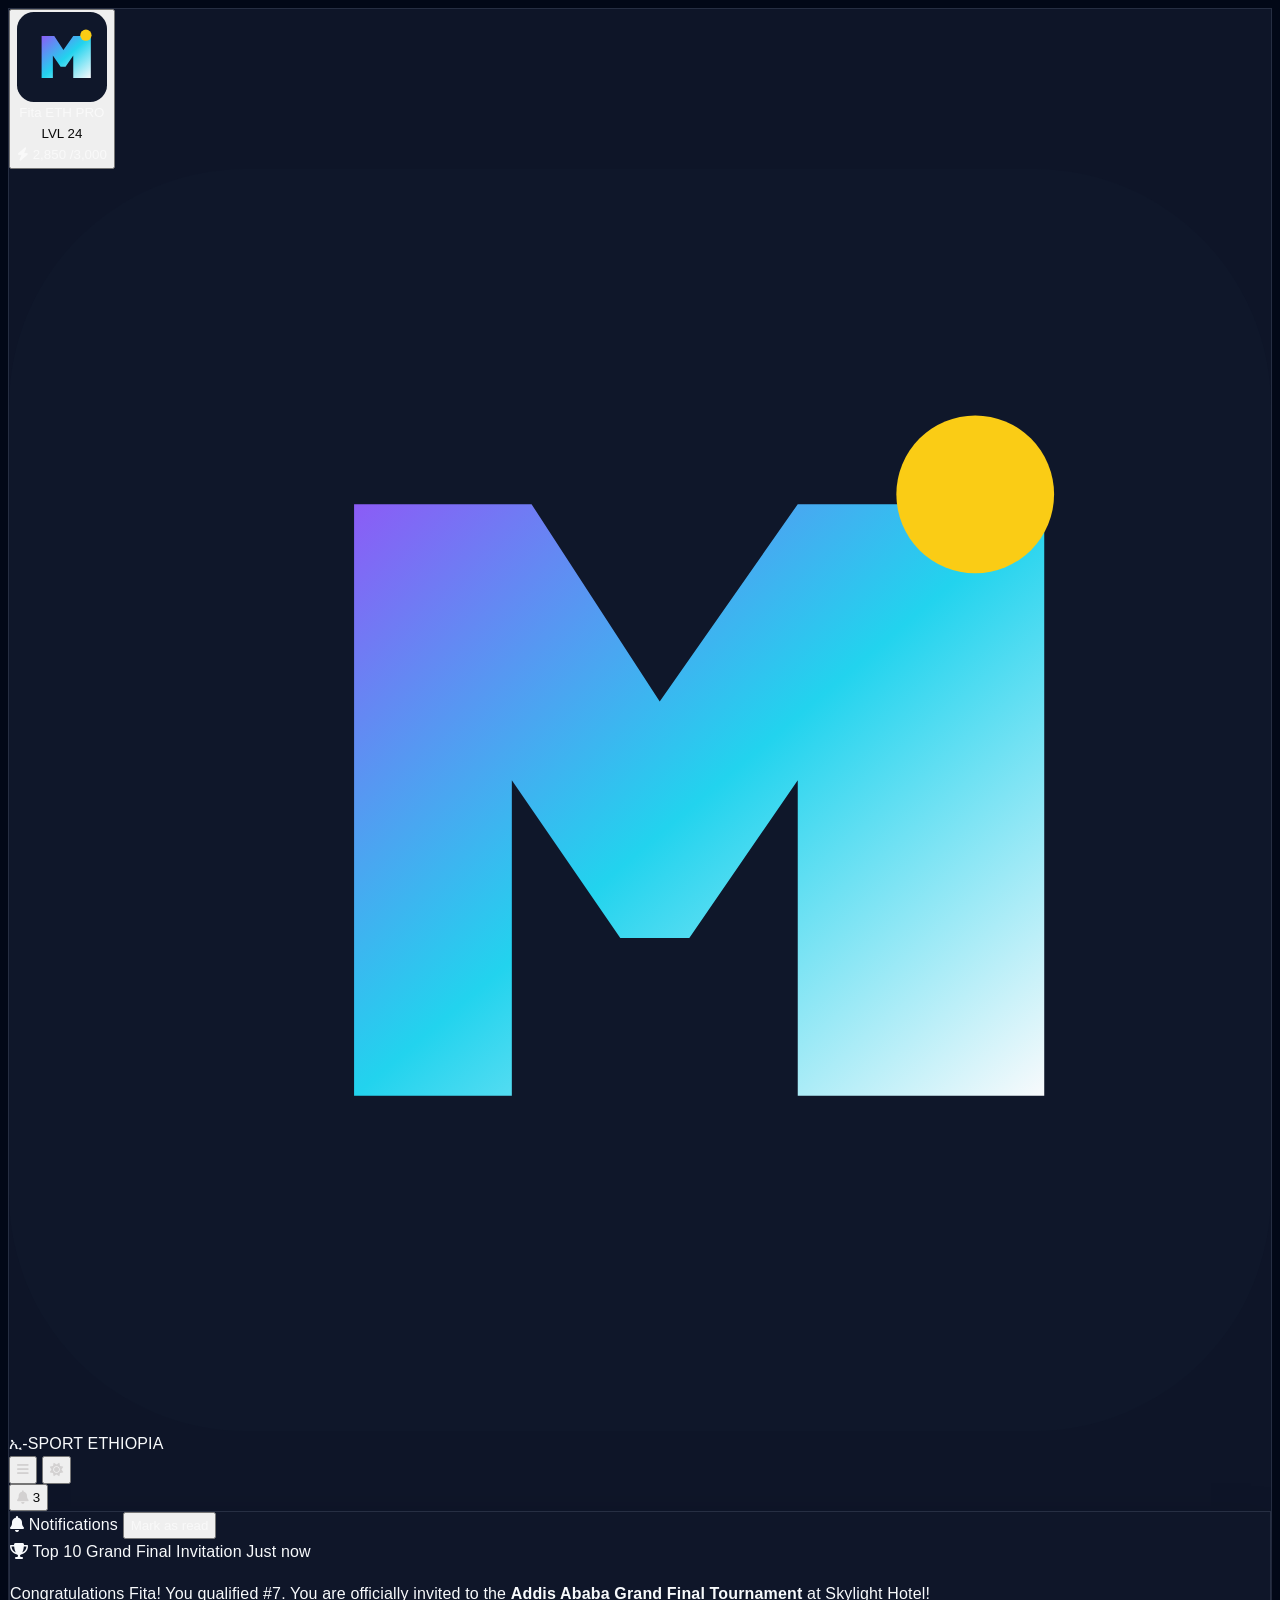
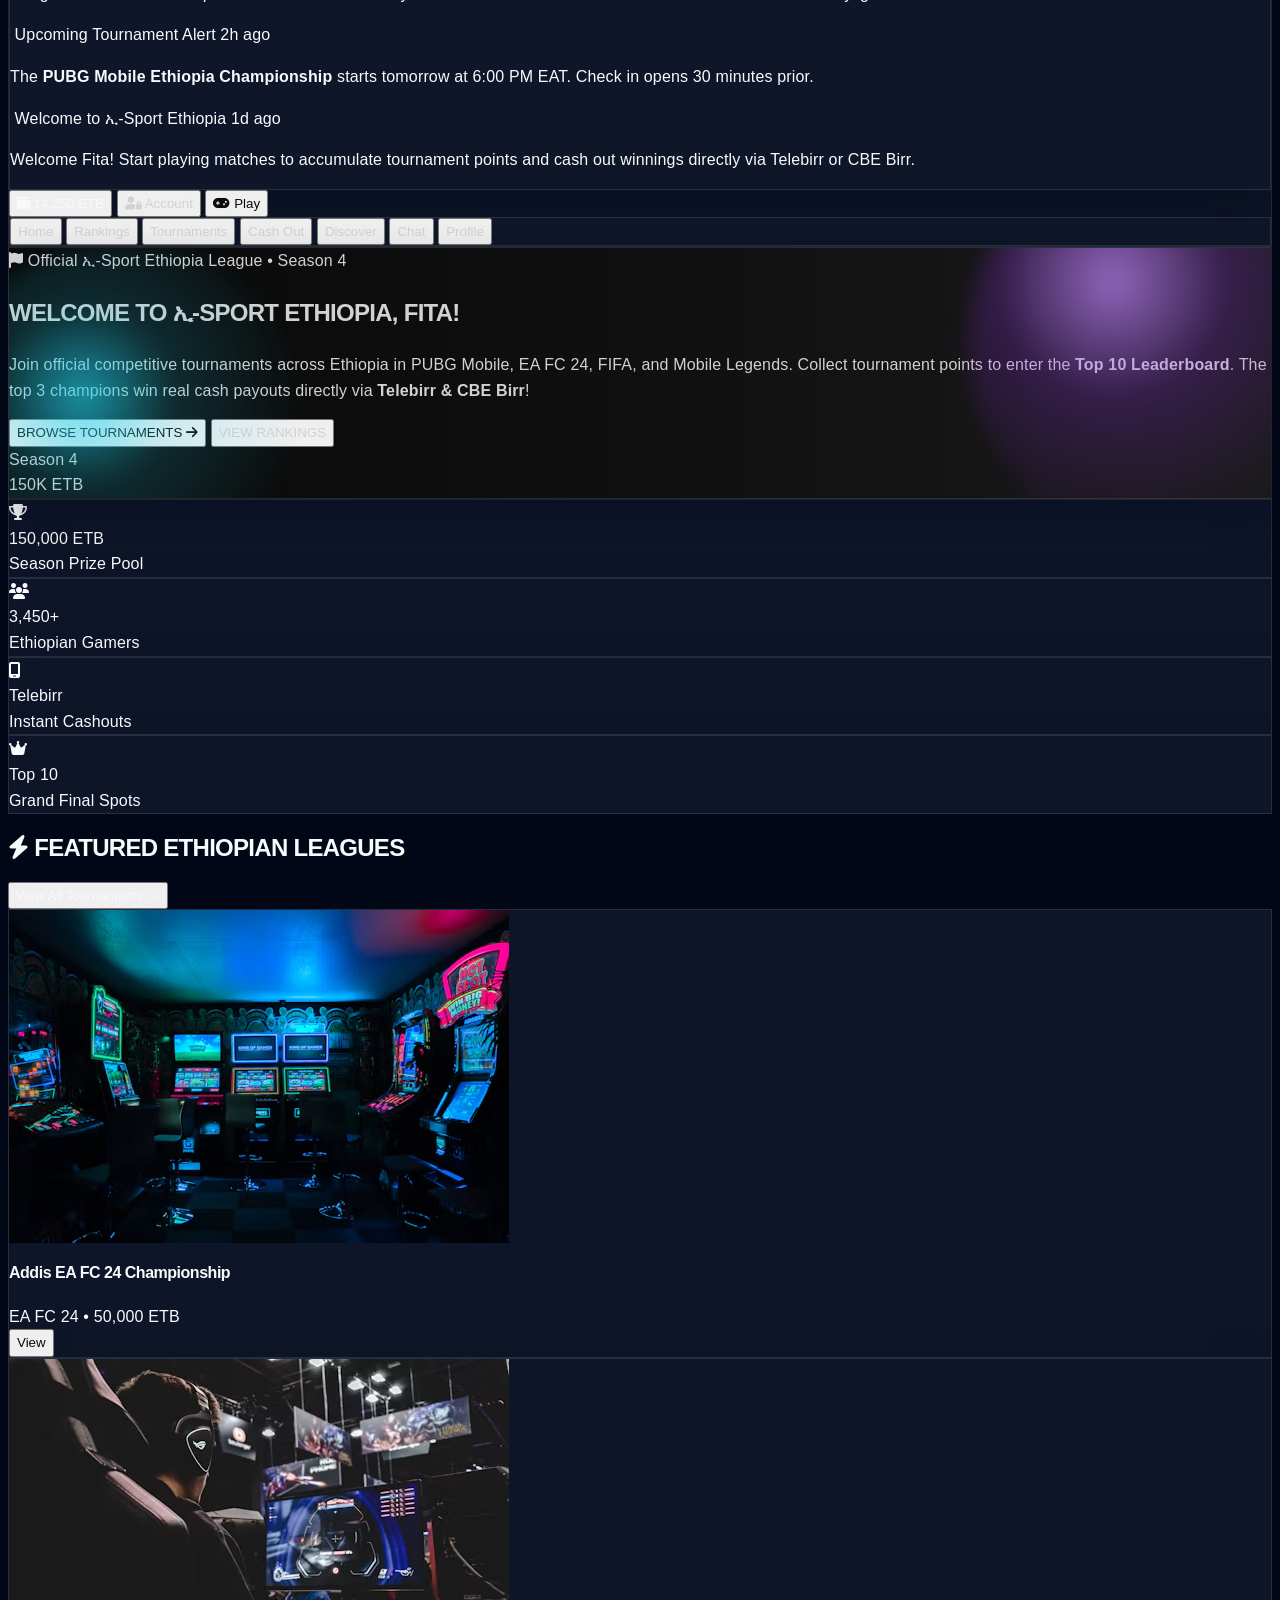
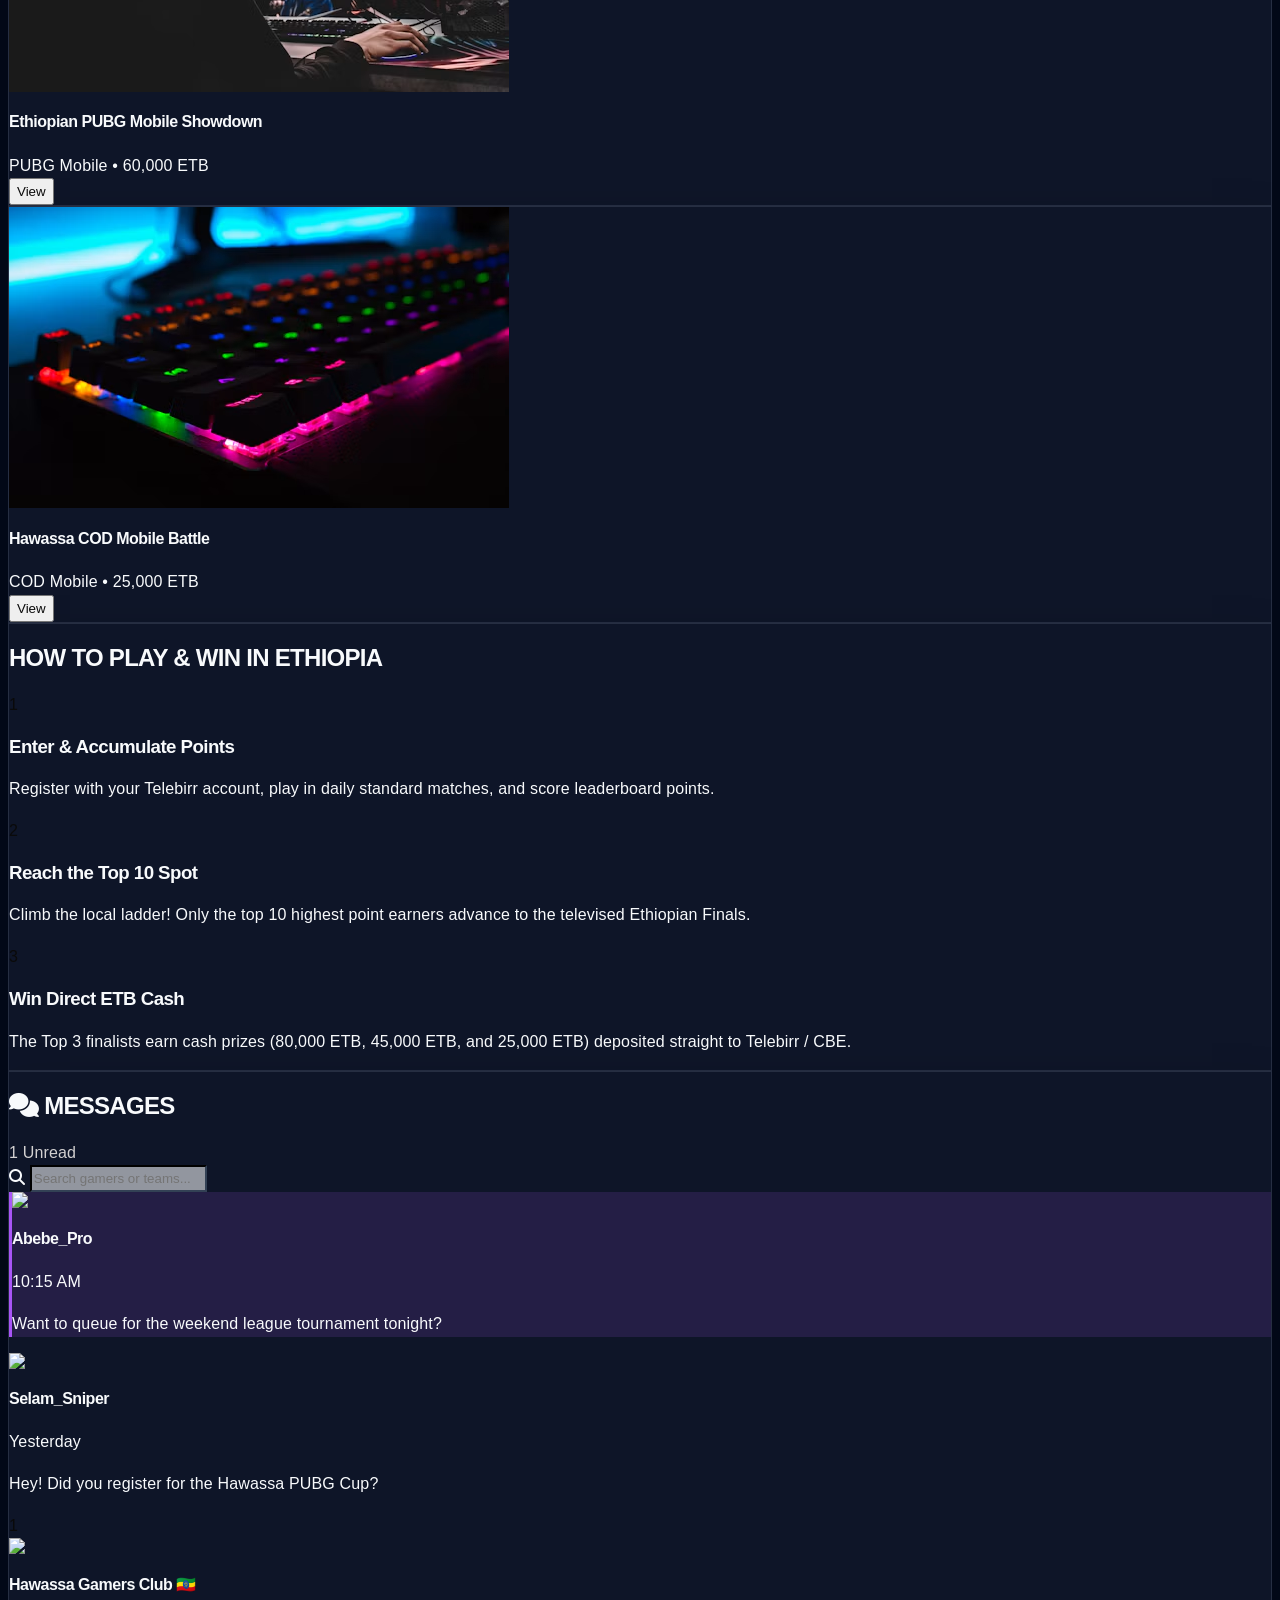
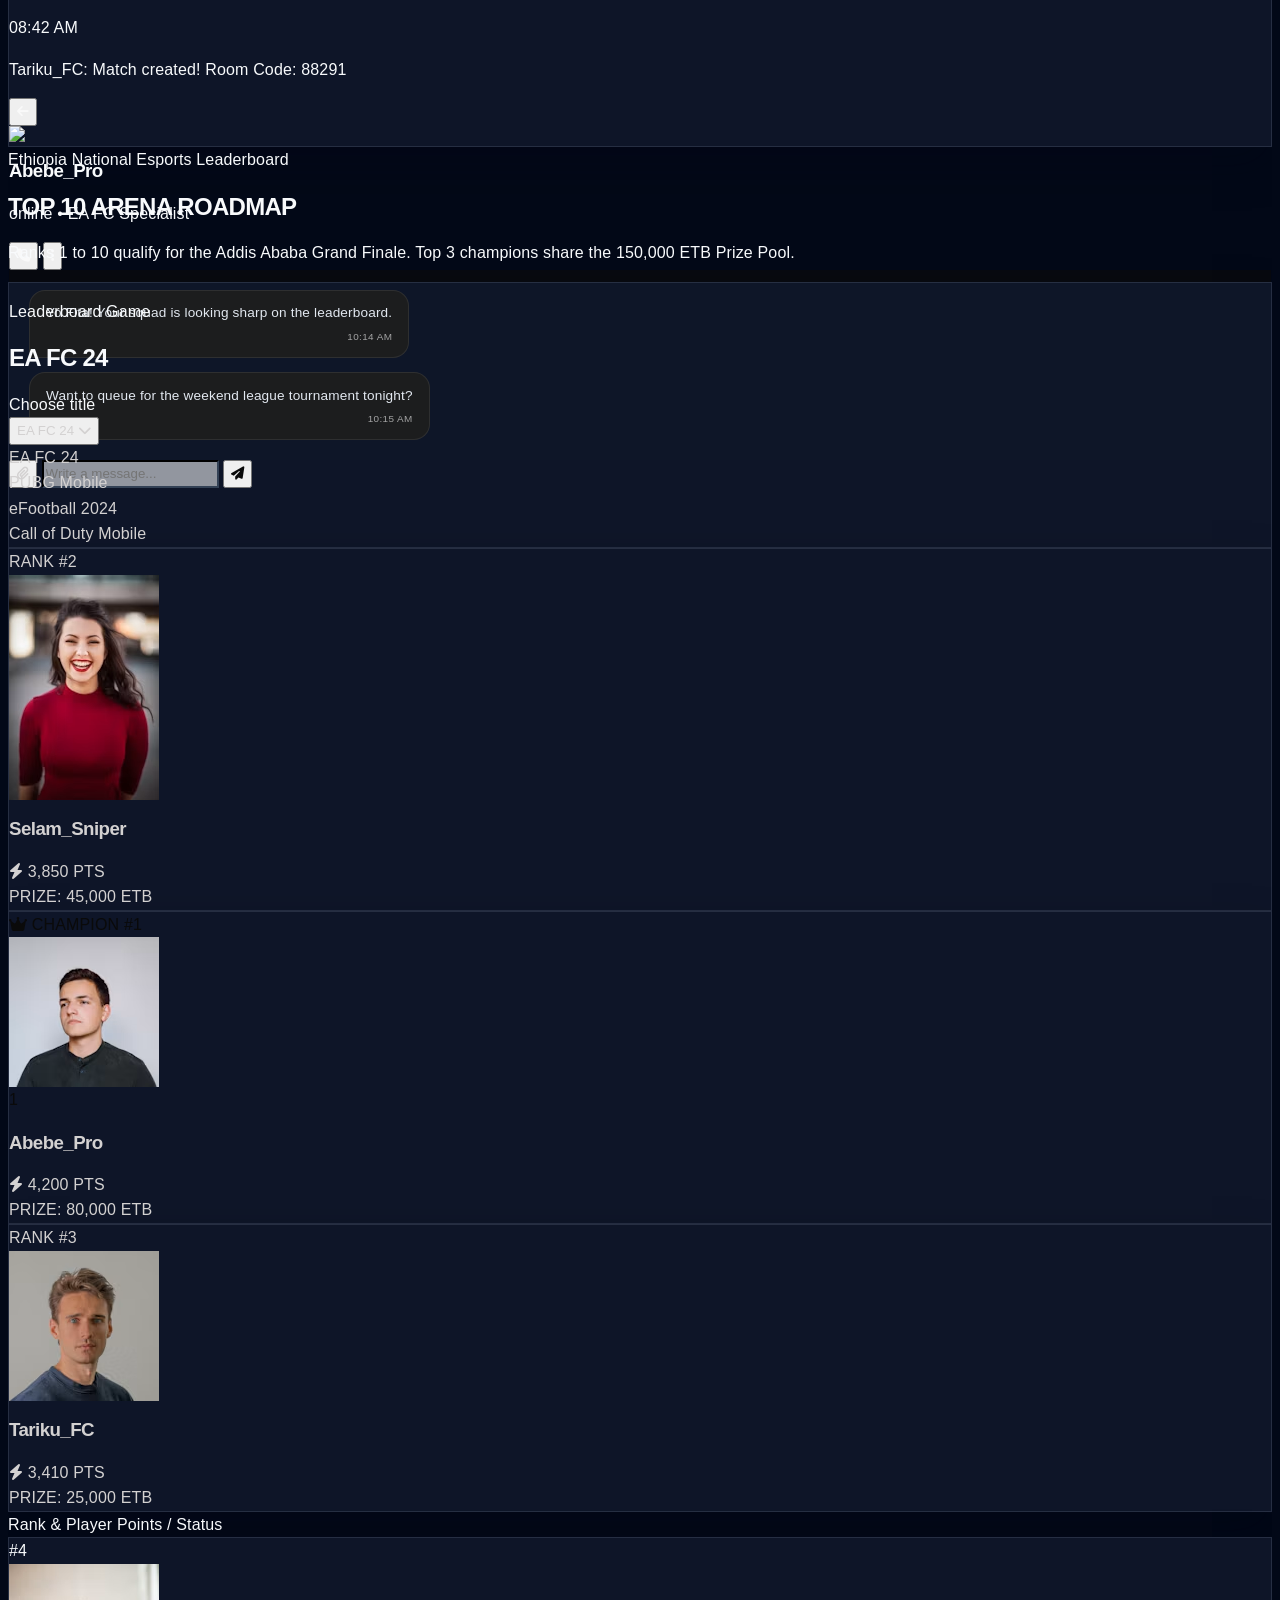
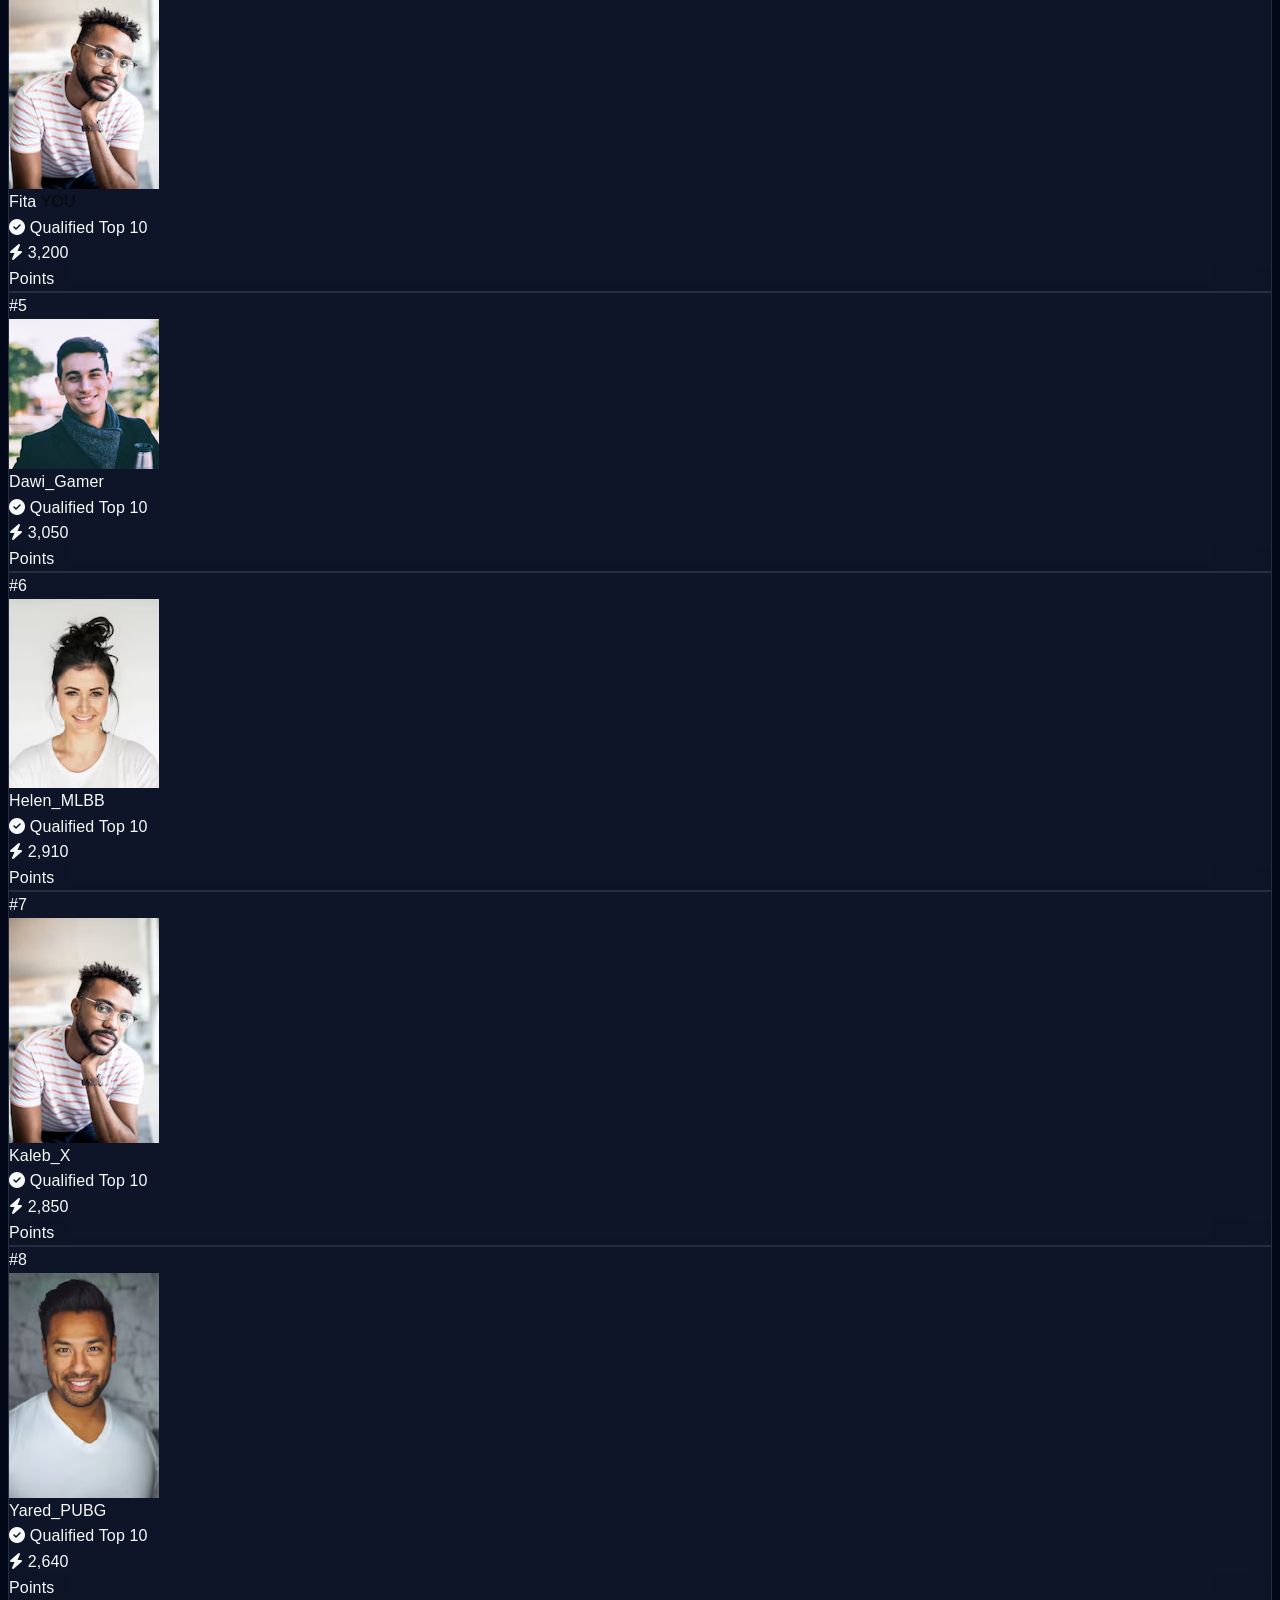
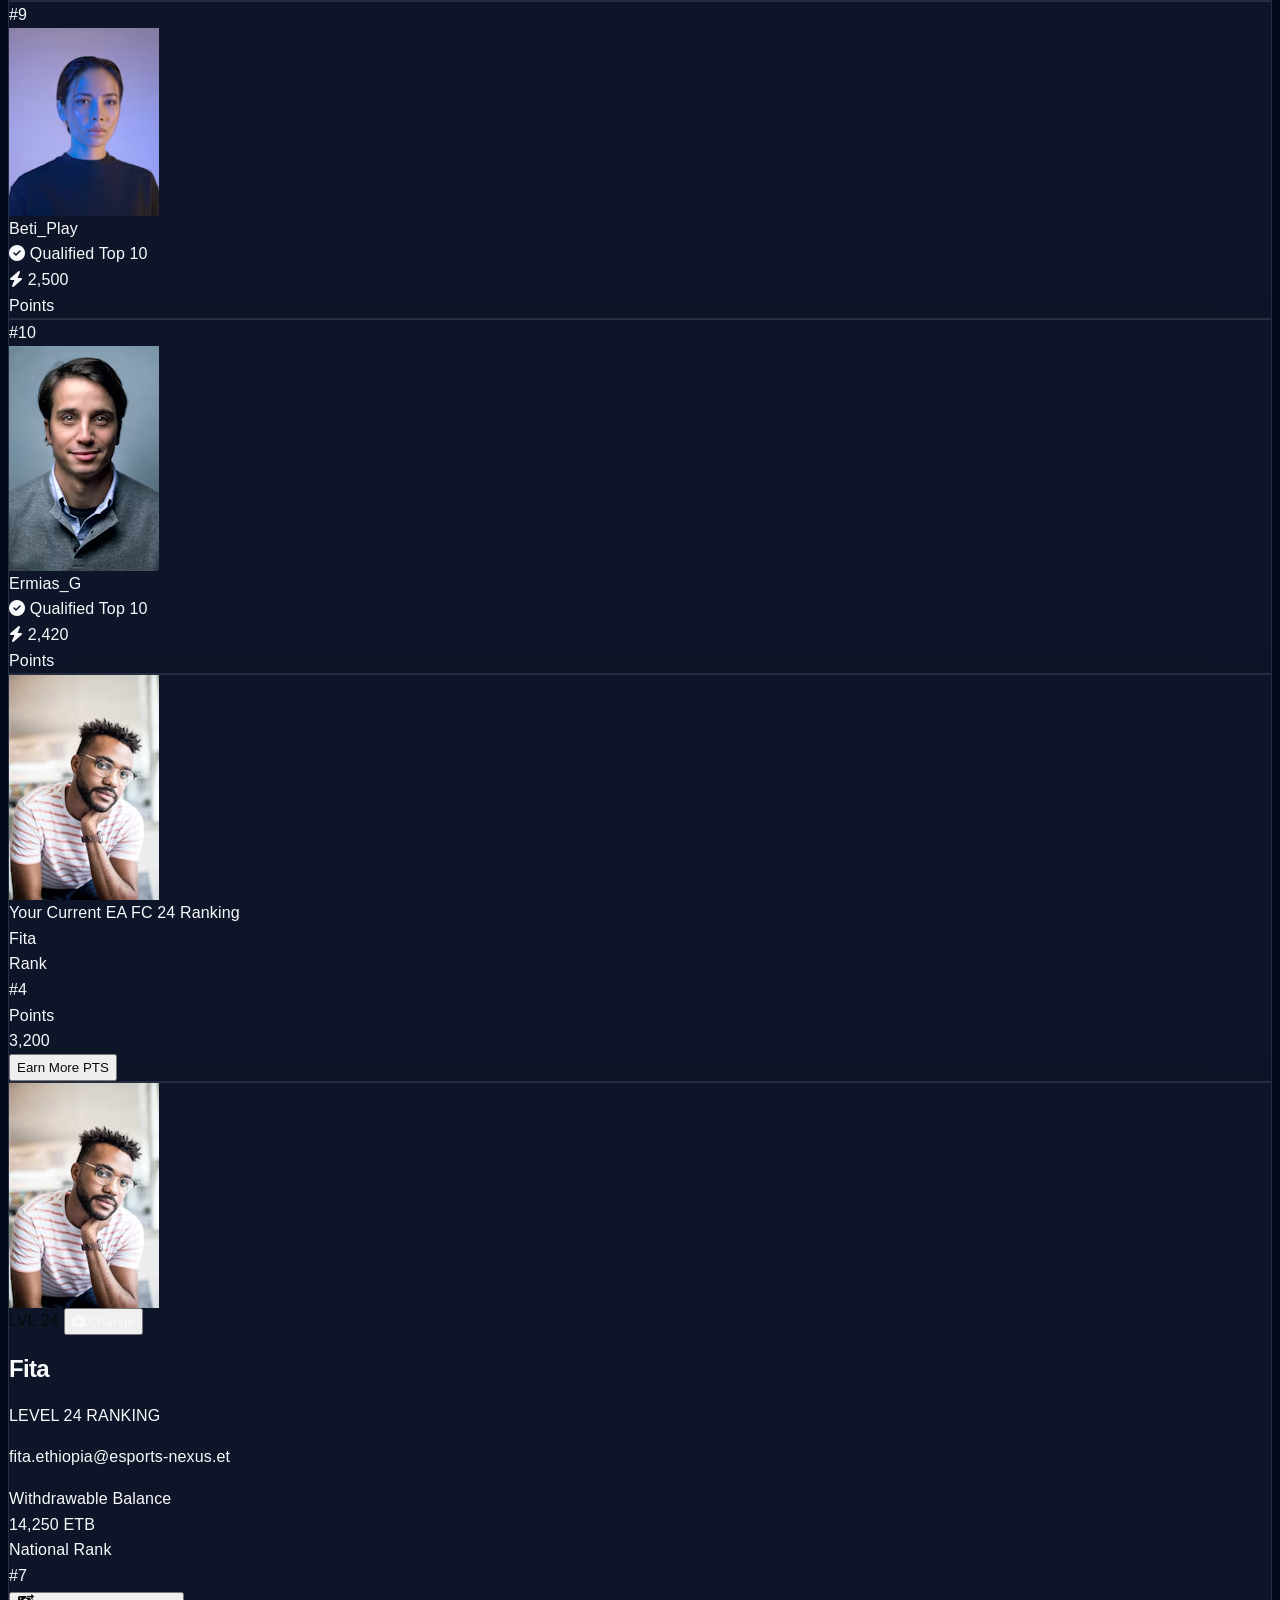
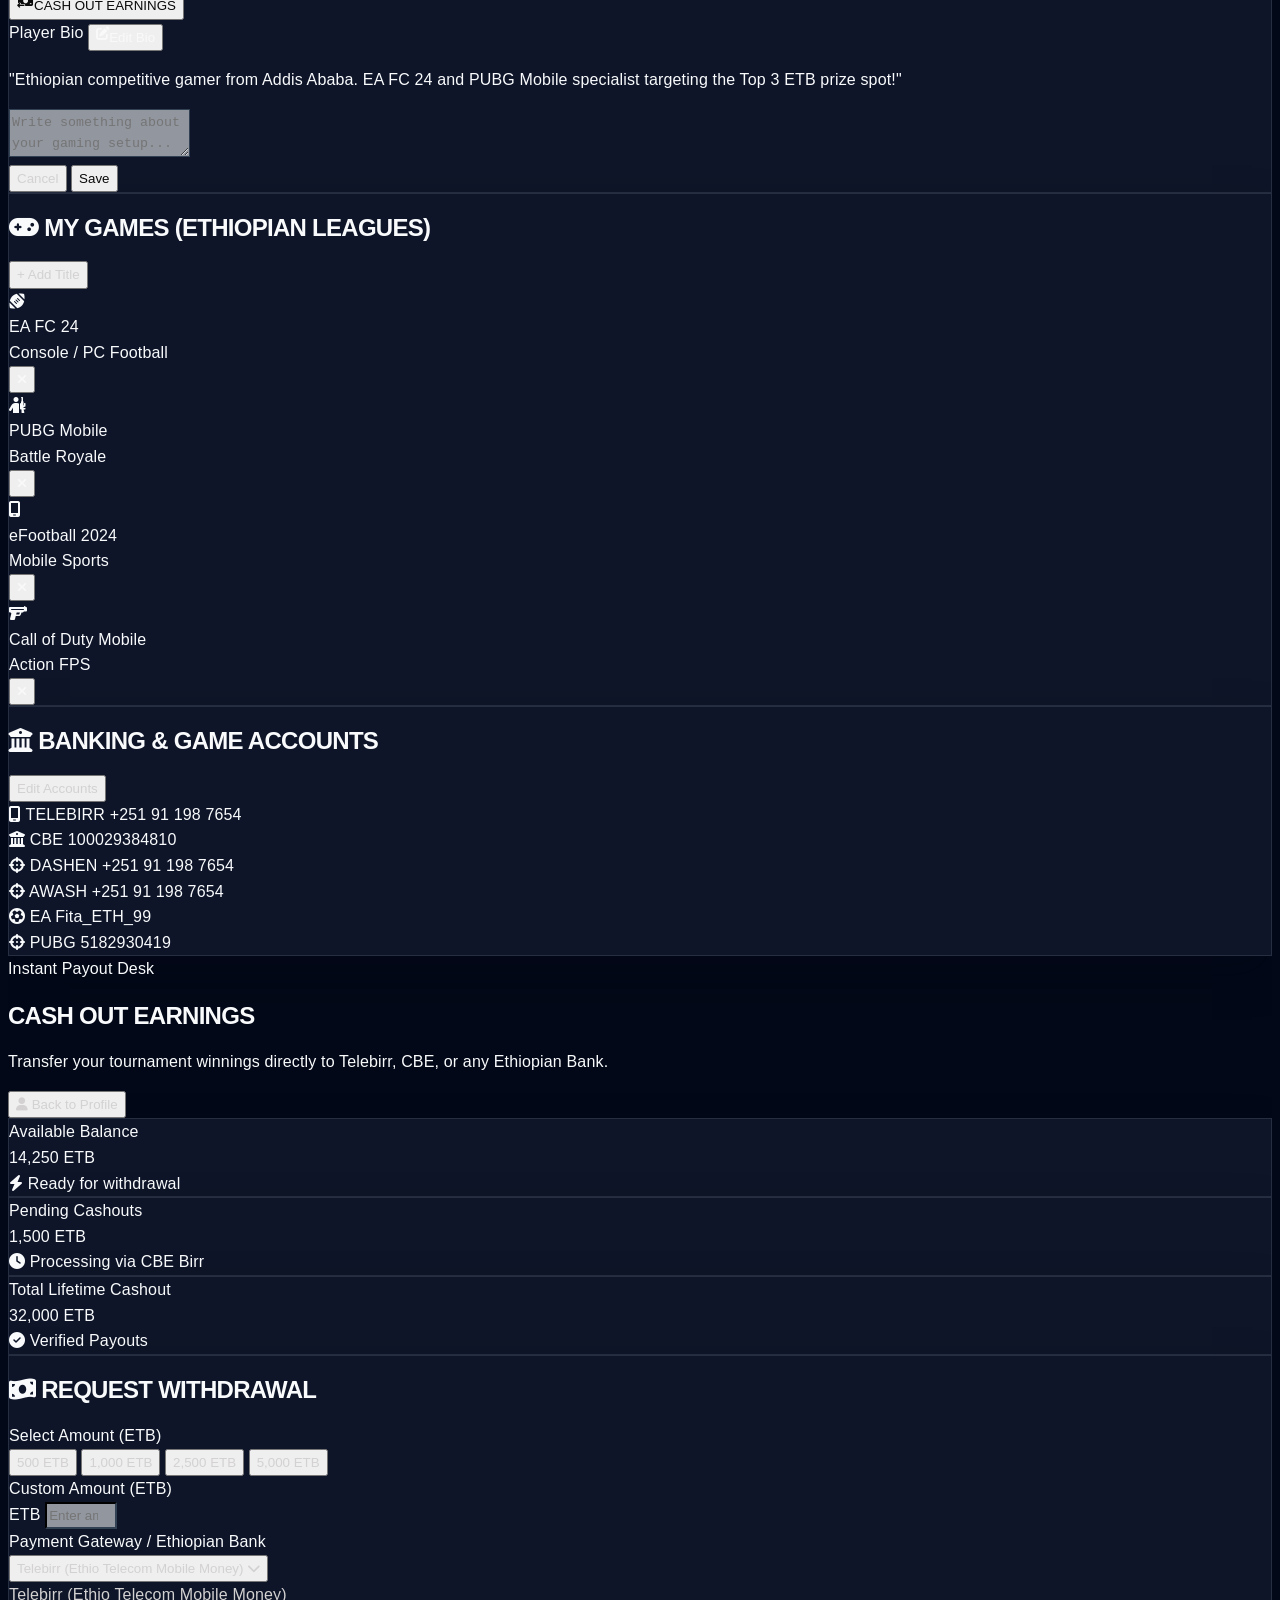
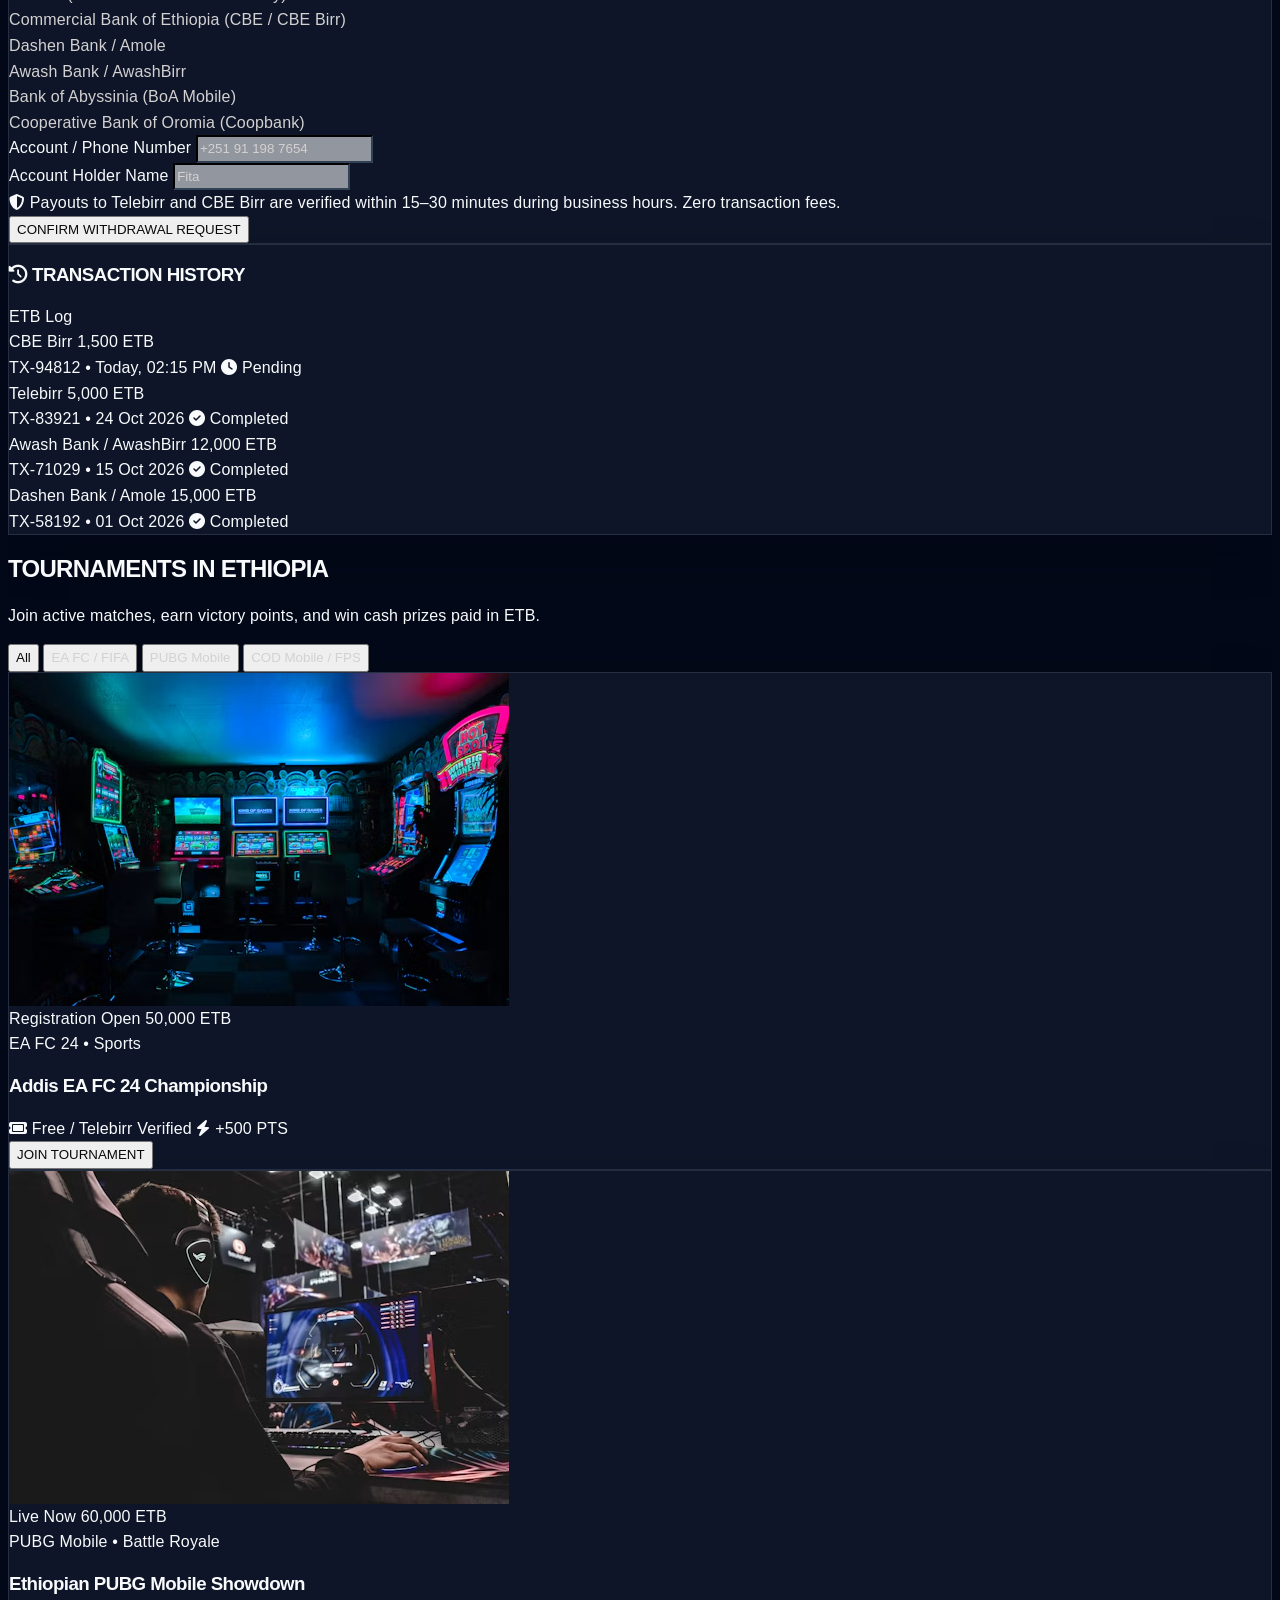
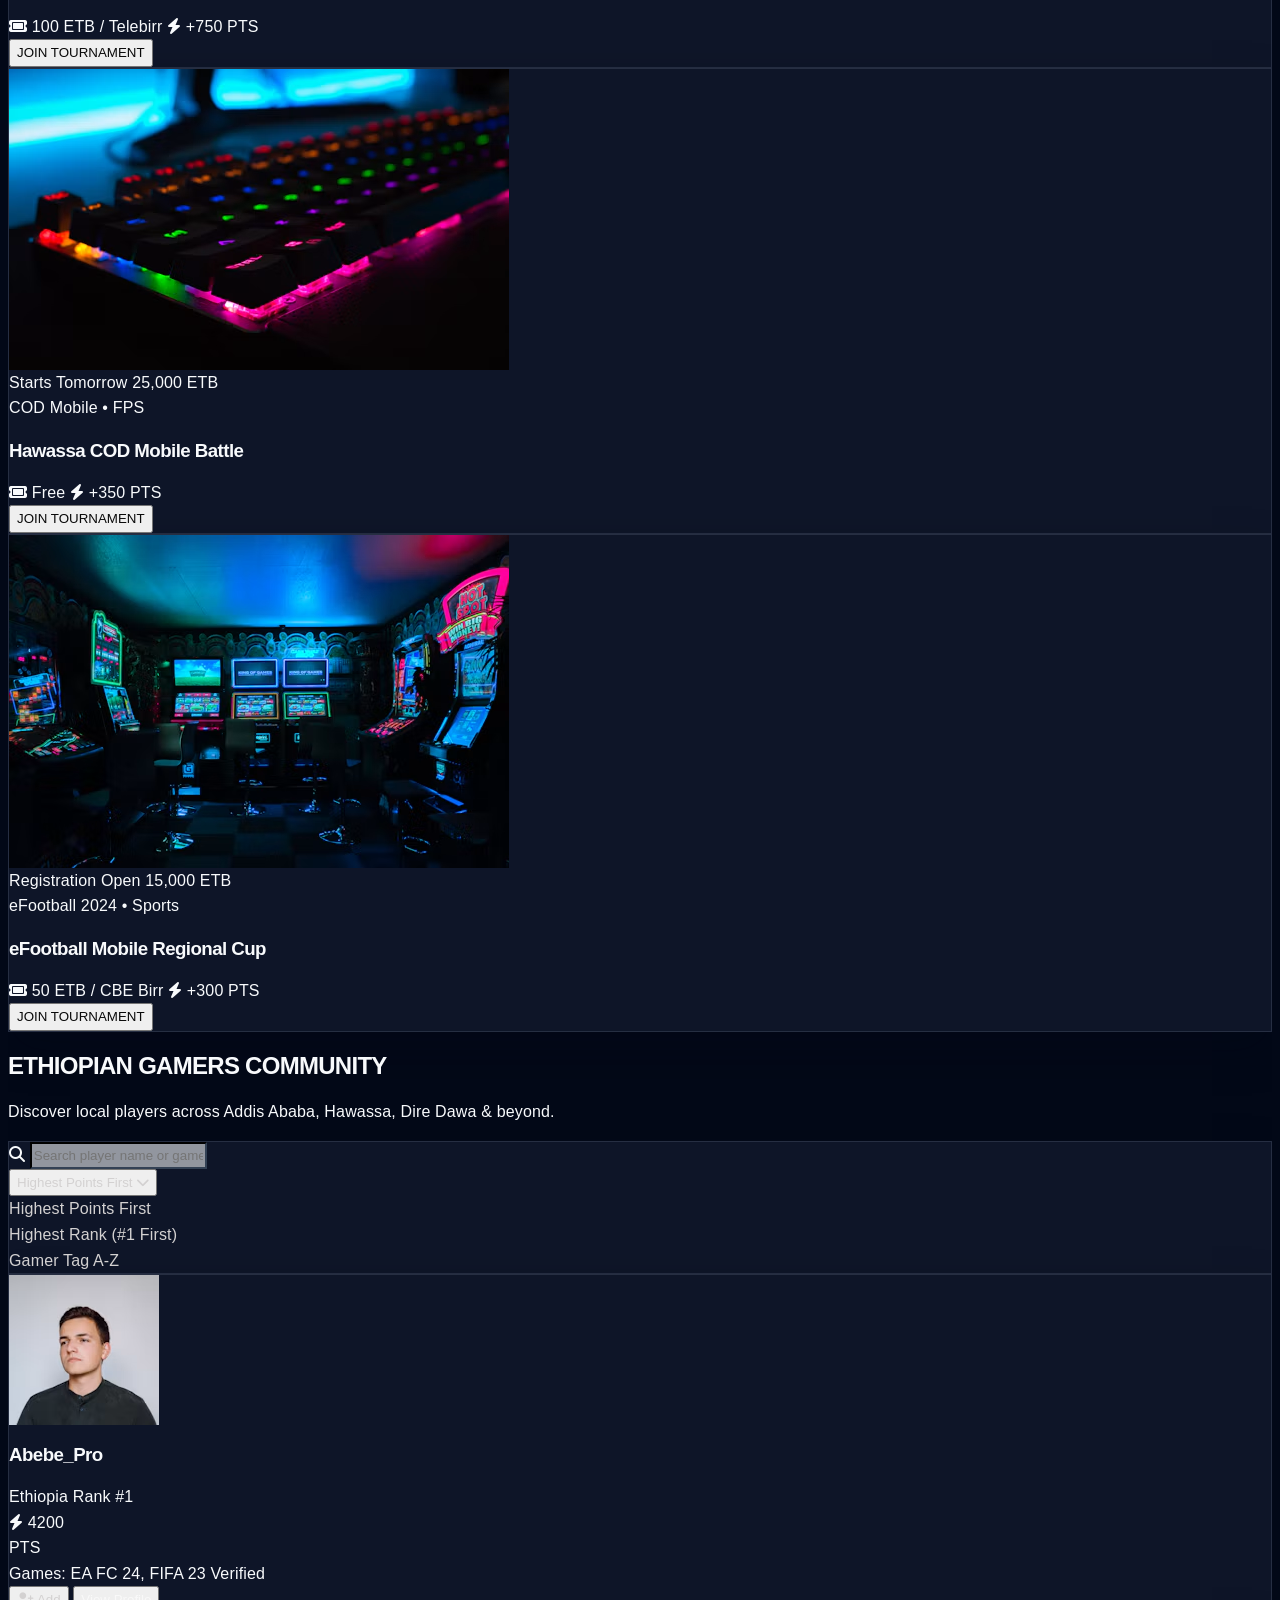
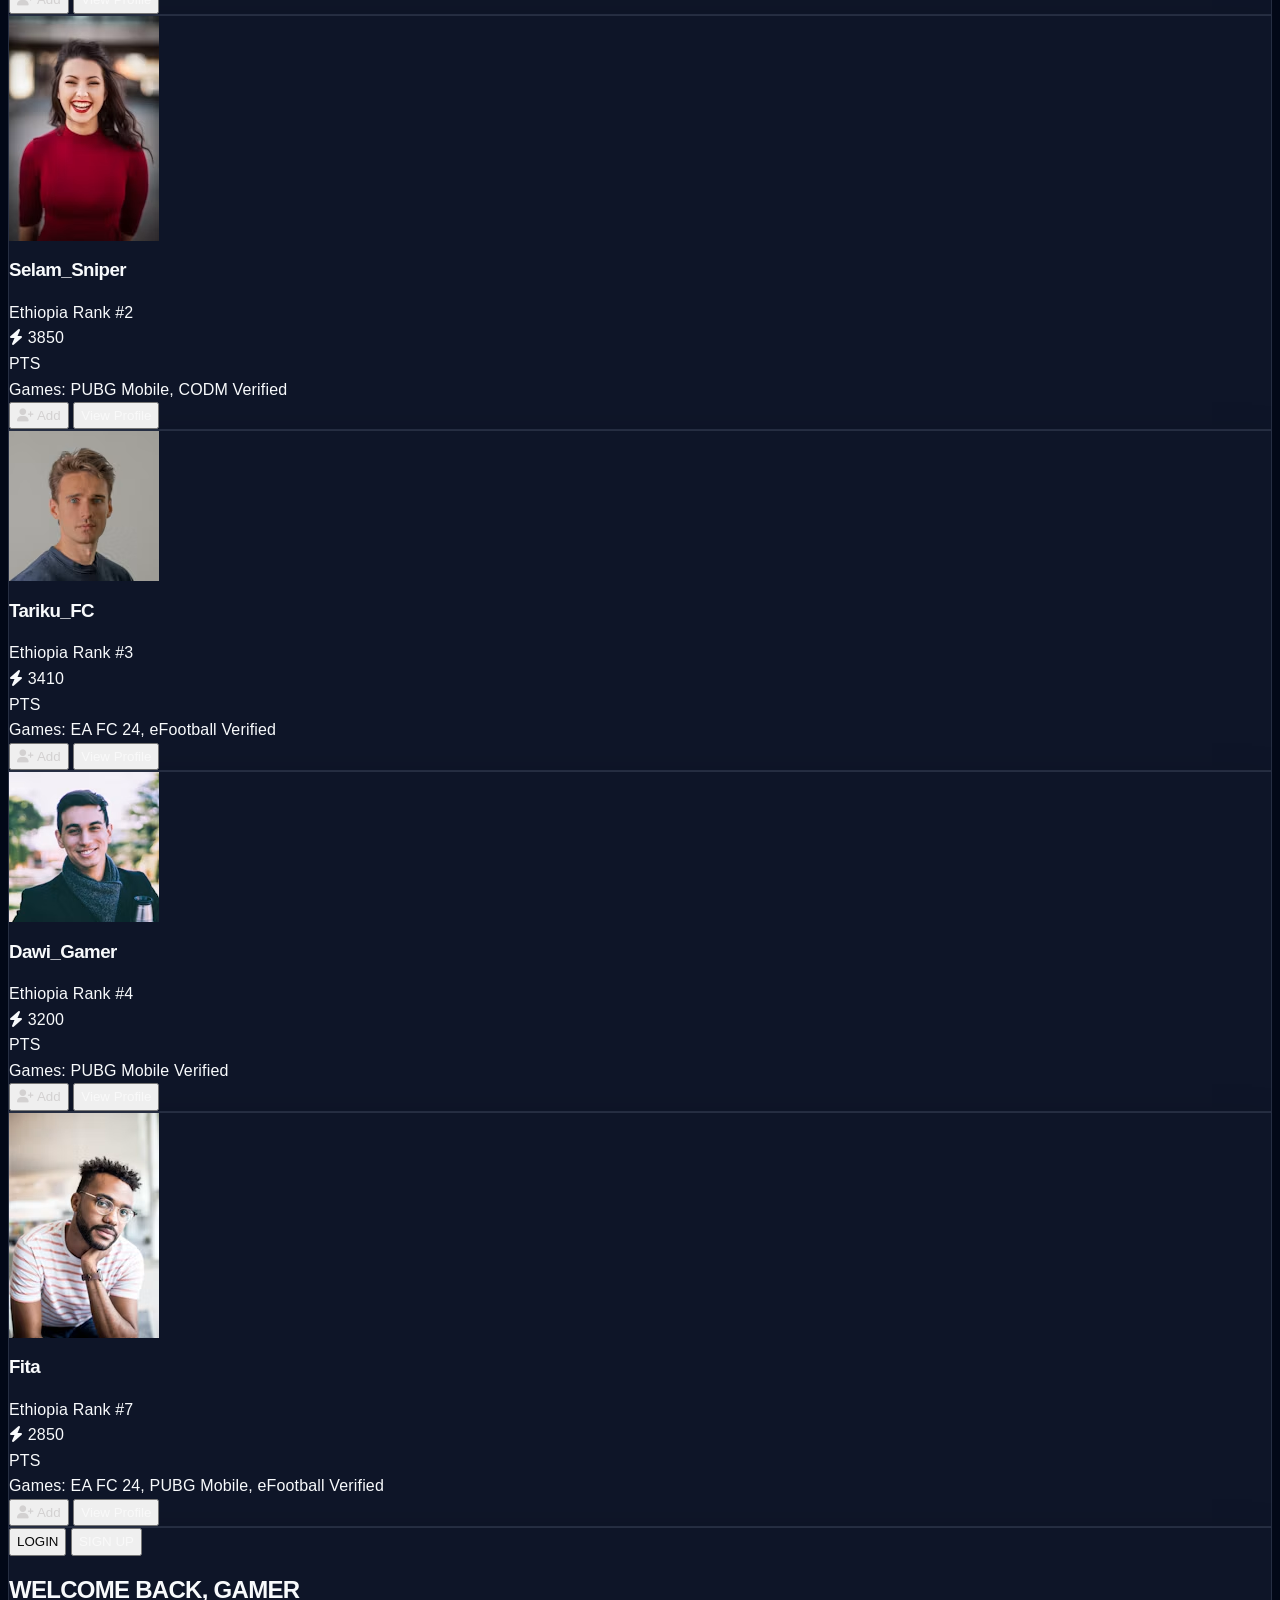
==== commit cf48d429: "review and prompts made by chatgpt" ====
--- a/published-site/index.html
+++ b/published-site/index.html
@@ -625,7 +625,7 @@
       <!-- Top Left Avatar & Profile Quick-Access with Dynamic Level Progress Bar -->
       <button onclick="navigateTo('profile')" class="flex items-center gap-2 sm:gap-3 group text-left focus:outline-none rounded-xl p-1 sm:p-1.5 transition-all hover:bg-slate-800/50 dark:hover:bg-slate-800/50 light:hover:bg-slate-200 min-w-0 shrink">
         <div class="relative shrink-0">
-          <img id="header-avatar" src="https://images.unsplash.com/photo-1566492031773-4f4e44671857?w=150&auto=format&fit=crop&q=80" alt="User Avatar" class="w-9 h-9 sm:w-11 sm:h-11 rounded-full object-cover border-2 border-brand-purple">
+          <img id="header-avatar" src="favicon.svg" onerror="fallbackImage(event)" alt="User Avatar" class="w-9 h-9 sm:w-11 sm:h-11 rounded-full object-cover border-2 border-brand-purple">
           <span class="absolute bottom-0 right-0 w-2.5 h-2.5 sm:w-3 sm:h-3 bg-brand-emerald rounded-full border-2 border-slate-950 dark:border-slate-950 light:border-white"></span>
         </div>
         <div class="min-w-0">
@@ -1015,7 +1015,7 @@
         <div class="flex flex-col sm:flex-row items-center sm:items-start gap-6 relative z-10 text-center sm:text-left">
           <!-- Profile Picture Avatar & Level Ranking Badge -->
           <div class="relative group">
-            <img id="profile-img" src="https://images.unsplash.com/photo-1566492031773-4f4e44671857?w=300&auto=format&fit=crop&q=80" alt="Avatar" class="w-24 h-24 sm:w-28 sm:h-28 rounded-2xl object-cover border-2 border-brand-purple">
+            <img id="profile-img" src="favicon.svg" onerror="fallbackImage(event)" alt="Avatar" class="w-24 h-24 sm:w-28 sm:h-28 rounded-2xl object-cover border-2 border-brand-purple">
             <span id="profile-level-badge" class="absolute -top-2.5 -right-2.5 bg-brand-gold text-slate-950 font-display font-black text-xs px-2.5 py-0.5 rounded-full border-2 border-slate-950 shadow-md">
               LVL <span id="profile-level-num">24</span>
             </span>
@@ -1574,6 +1574,39 @@
     ];
 
     let activeChatId = "c1";
+
+    function safeImageUrl(url, fallback = 'favicon.svg') {
+      if (typeof url !== 'string' || !url.trim()) {
+        return fallback;
+      }
+
+      const cleaned = url.trim();
+      const mapped = {
+        'https://images.unsplash.com/photo-1535713875002-d1d0cf377fde': '../unesery%20file/photo-1535713875002-d1d0cf377fde_98WY.avif',
+        'https://images.unsplash.com/photo-1494790108377-be9c29b29330': '../unesery%20file/photo-1494790108377-be9c29b29330_98WY.avif',
+        'https://images.unsplash.com/photo-1570295999919-56ceb5ecca61': '../unesery%20file/photo-1570295999919-56ceb5ecca61_98WY.avif',
+        'https://images.unsplash.com/photo-1527980965255-d3b416303d12': '../unesery%20file/photo-1527980965255-d3b416303d12_98WY.avif',
+        'https://images.unsplash.com/photo-1580489944761-15a19d654956': '../unesery%20file/photo-1580489944761-15a19d654956_98WY.avif',
+        'https://images.unsplash.com/photo-1534528741775-53994a69daeb': '../unesery%20file/photo-1534528741775-53994a69daeb_98WY.avif',
+        'https://images.unsplash.com/photo-1500648767791-00dcc994a43e': '../unesery%20file/photo-1500648767791-00dcc994a43e_98WY.avif',
+        'https://images.unsplash.com/photo-1507003211169-0a1dd7228f2d': '../unesery%20file/photo-1507003211169-0a1dd7228f2d_98WY.avif',
+        'https://images.unsplash.com/photo-1566492031773-4f4e44671857': '../unesery%20file/photo-1566492031773-4f4e44671857_98WY.avif',
+        'https://images.unsplash.com/photo-1542751371-adc38448a05e': '../unesery%20file/photo-1542751371-adc38448a05e_98WY.avif',
+        'https://images.unsplash.com/photo-1511512578047-dfb367046420': '../unesery%20file/photo-1511512578047-dfb367046420_98WY.avif',
+        'https://images.unsplash.com/photo-1538481199705-c710c4e965fc': '../unesery%20file/photo-1538481199705-c710c4e965fc_98WY.avif',
+        'https://images.unsplash.com/photo-1628157582853-a796fa650a6a': '../unesery%20file/photo-1566492031773-4f4e44671857_98WY.avif',
+        'https://images.unsplash.com/photo-1508098682722-e99c43a406b2': '../unesery%20file/photo-1511512578047-dfb367046420_98WY.avif'
+      };
+
+      const base = cleaned.split('?')[0];
+      return mapped[base] || cleaned;
+    }
+
+    function fallbackImage(event) {
+      if (!event || !event.currentTarget) return;
+      event.currentTarget.onerror = null;
+      event.currentTarget.src = 'favicon.svg';
+    }
 
     function normalizePlayerId(player) {
       const source = player && (player.id || player.gamertag || 'user');
@@ -2024,7 +2057,7 @@
           <div class="absolute -top-3 left-1/2 -translate-x-1/2 bg-slate-300 text-slate-950 font-display font-black text-xs px-3 py-0.5 rounded-full">
             RANK #2
           </div>
-          <img src="${top2.avatar}" class="w-16 h-16 rounded-full mx-auto object-cover border-2 border-slate-300 mt-2">
+          <img src="${safeImageUrl(top2.avatar)}" onerror="fallbackImage(event)" class="w-16 h-16 rounded-full mx-auto object-cover border-2 border-slate-300 mt-2">
           <div>
             <h3 class="font-display font-bold text-lg text-slate-100 dark:text-white light:text-slate-900">${top2.gamertag}</h3>
             <span class="text-xs text-brand-purple dark:text-purple-400 light:text-purple-800 font-bold"><i class="fa-solid fa-bolt text-brand-gold"></i> ${top2.points.toLocaleString()} PTS</span>
@@ -2042,7 +2075,7 @@
             <i class="fa-solid fa-crown mr-1"></i> CHAMPION #1
           </div>
           <div class="relative w-20 h-20 mx-auto mt-2">
-            <img src="${top1.avatar}" class="w-full h-full rounded-full object-cover border-2 border-brand-gold">
+            <img src="${safeImageUrl(top1.avatar)}" onerror="fallbackImage(event)" class="w-full h-full rounded-full object-cover border-2 border-brand-gold">
             <span class="absolute -bottom-1 -right-1 w-6 h-6 bg-brand-gold rounded-full flex items-center justify-center text-slate-950 text-xs font-black">1</span>
           </div>
           <div>
@@ -2061,7 +2094,7 @@
           <div class="absolute -top-3 left-1/2 -translate-x-1/2 bg-amber-600 text-white font-display font-black text-xs px-3 py-0.5 rounded-full">
             RANK #3
           </div>
-          <img src="${top3.avatar}" class="w-16 h-16 rounded-full mx-auto object-cover border-2 border-amber-600 mt-2">
+          <img src="${safeImageUrl(top3.avatar)}" onerror="fallbackImage(event)" class="w-16 h-16 rounded-full mx-auto object-cover border-2 border-amber-600 mt-2">
           <div>
             <h3 class="font-display font-bold text-lg text-slate-100 dark:text-white light:text-slate-900">${top3.gamertag}</h3>
             <span class="text-xs text-brand-purple dark:text-purple-400 light:text-purple-800 font-bold"><i class="fa-solid fa-bolt text-brand-gold"></i> ${top3.points.toLocaleString()} PTS</span>
@@ -2088,7 +2121,7 @@
         row.innerHTML = `
           <div class="flex items-center gap-3">
             <span class="font-display font-bold text-sm w-6 text-slate-400 light:text-slate-700">#${player.rank}</span>
-            <img src="${player.avatar}" class="w-9 h-9 rounded-full object-cover border border-slate-700 light:border-slate-300">
+            <img src="${safeImageUrl(player.avatar)}" onerror="fallbackImage(event)" class="w-9 h-9 rounded-full object-cover border border-slate-700 light:border-slate-300">
             <div>
               <div class="font-display font-semibold text-sm text-slate-100 dark:text-white light:text-slate-900 flex items-center gap-2">
                 ${player.gamertag}
@@ -2114,7 +2147,7 @@
 
       userBanner.innerHTML = `
         <div class="flex items-center gap-3">
-          <img src="${appState.currentUser.avatar}" class="w-12 h-12 rounded-full object-cover border-2 border-brand-purple">
+          <img src="${safeImageUrl(appState.currentUser.avatar)}" onerror="fallbackImage(event)" class="w-12 h-12 rounded-full object-cover border-2 border-brand-purple">
           <div>
             <div class="text-xs text-slate-400 light:text-slate-700">Your Current ${selectedGame} Ranking</div>
             <div class="font-display font-black text-lg text-slate-100 dark:text-white light:text-slate-900">${appState.currentUser.gamertag}</div>
@@ -2142,7 +2175,7 @@
       const profileUser = getProfileUser();
       const isOwnProfile = profileUser.gamertag === appState.currentUser.gamertag;
 
-      if (document.getElementById('profile-img')) document.getElementById('profile-img').src = profileUser.avatar;
+      if (document.getElementById('profile-img')) document.getElementById('profile-img').src = safeImageUrl(profileUser.avatar);
       if (document.getElementById('profile-gamertag')) document.getElementById('profile-gamertag').innerText = profileUser.gamertag;
       if (document.getElementById('profile-email')) document.getElementById('profile-email').innerText = profileUser.email;
       if (document.getElementById('header-points')) document.getElementById('header-points').innerText = profileUser.points.toLocaleString();
@@ -2292,7 +2325,7 @@
         card.innerHTML = `
           <div>
             <div class="relative h-36 overflow-hidden">
-              <img src="${t.image}" class="w-full h-full object-cover">
+              <img src="${safeImageUrl(t.image)}" onerror="fallbackImage(event)" loading="lazy" class="w-full h-full object-cover">
               <span class="absolute top-3 left-3 px-2.5 py-1 rounded-full text-[10px] font-black uppercase tracking-wider bg-slate-950/90 text-brand-purple border border-brand-purple/40">
                 ${t.status}
               </span>
@@ -2329,7 +2362,7 @@
           card.className = "glass-card rounded-xl p-4 border border-slate-800 light:border-slate-300 flex items-center justify-between gap-4";
           card.innerHTML = `
             <div class="flex items-center gap-3">
-              <img src="${t.image}" class="w-12 h-12 rounded-lg object-cover border border-slate-700">
+              <img src="${safeImageUrl(t.image)}" onerror="fallbackImage(event)" loading="lazy" class="w-12 h-12 rounded-lg object-cover border border-slate-700">
               <div>
                 <h4 class="font-bold text-sm text-slate-100 dark:text-white light:text-slate-900">${t.title}</h4>
                 <div class="text-xs text-slate-400 light:text-slate-600">${t.game} • <span class="text-brand-gold font-bold">${t.prizePool}</span></div>
@@ -2373,7 +2406,7 @@
         card.innerHTML = `
           <div class="flex items-center justify-between">
             <div class="flex items-center gap-3">
-              <img src="${p.avatar}" class="w-11 h-11 rounded-full object-cover border border-slate-700">
+              <img src="${safeImageUrl(p.avatar)}" onerror="fallbackImage(event)" loading="lazy" class="w-11 h-11 rounded-full object-cover border border-slate-700">
               <div>
                 <h3 class="font-display font-bold text-sm text-slate-100 dark:text-white light:text-slate-900">${p.gamertag}</h3>
                 <span class="text-[11px] text-slate-400 light:text-slate-600">Ethiopia Rank #${p.rank}</span>
@@ -2500,7 +2533,8 @@
       const nextAvatar = urls[(urls.indexOf(appState.currentUser.avatar) + 1) % urls.length];
       appState.currentUser.avatar = nextAvatar;
 
-      document.getElementById('header-avatar').src = nextAvatar;
+      document.getElementById('header-avatar').src = safeImageUrl(nextAvatar);
+      document.getElementById('header-avatar').onerror = fallbackImage;
       renderProfile();
       renderLeaderboard();
       showToast("Avatar updated!");
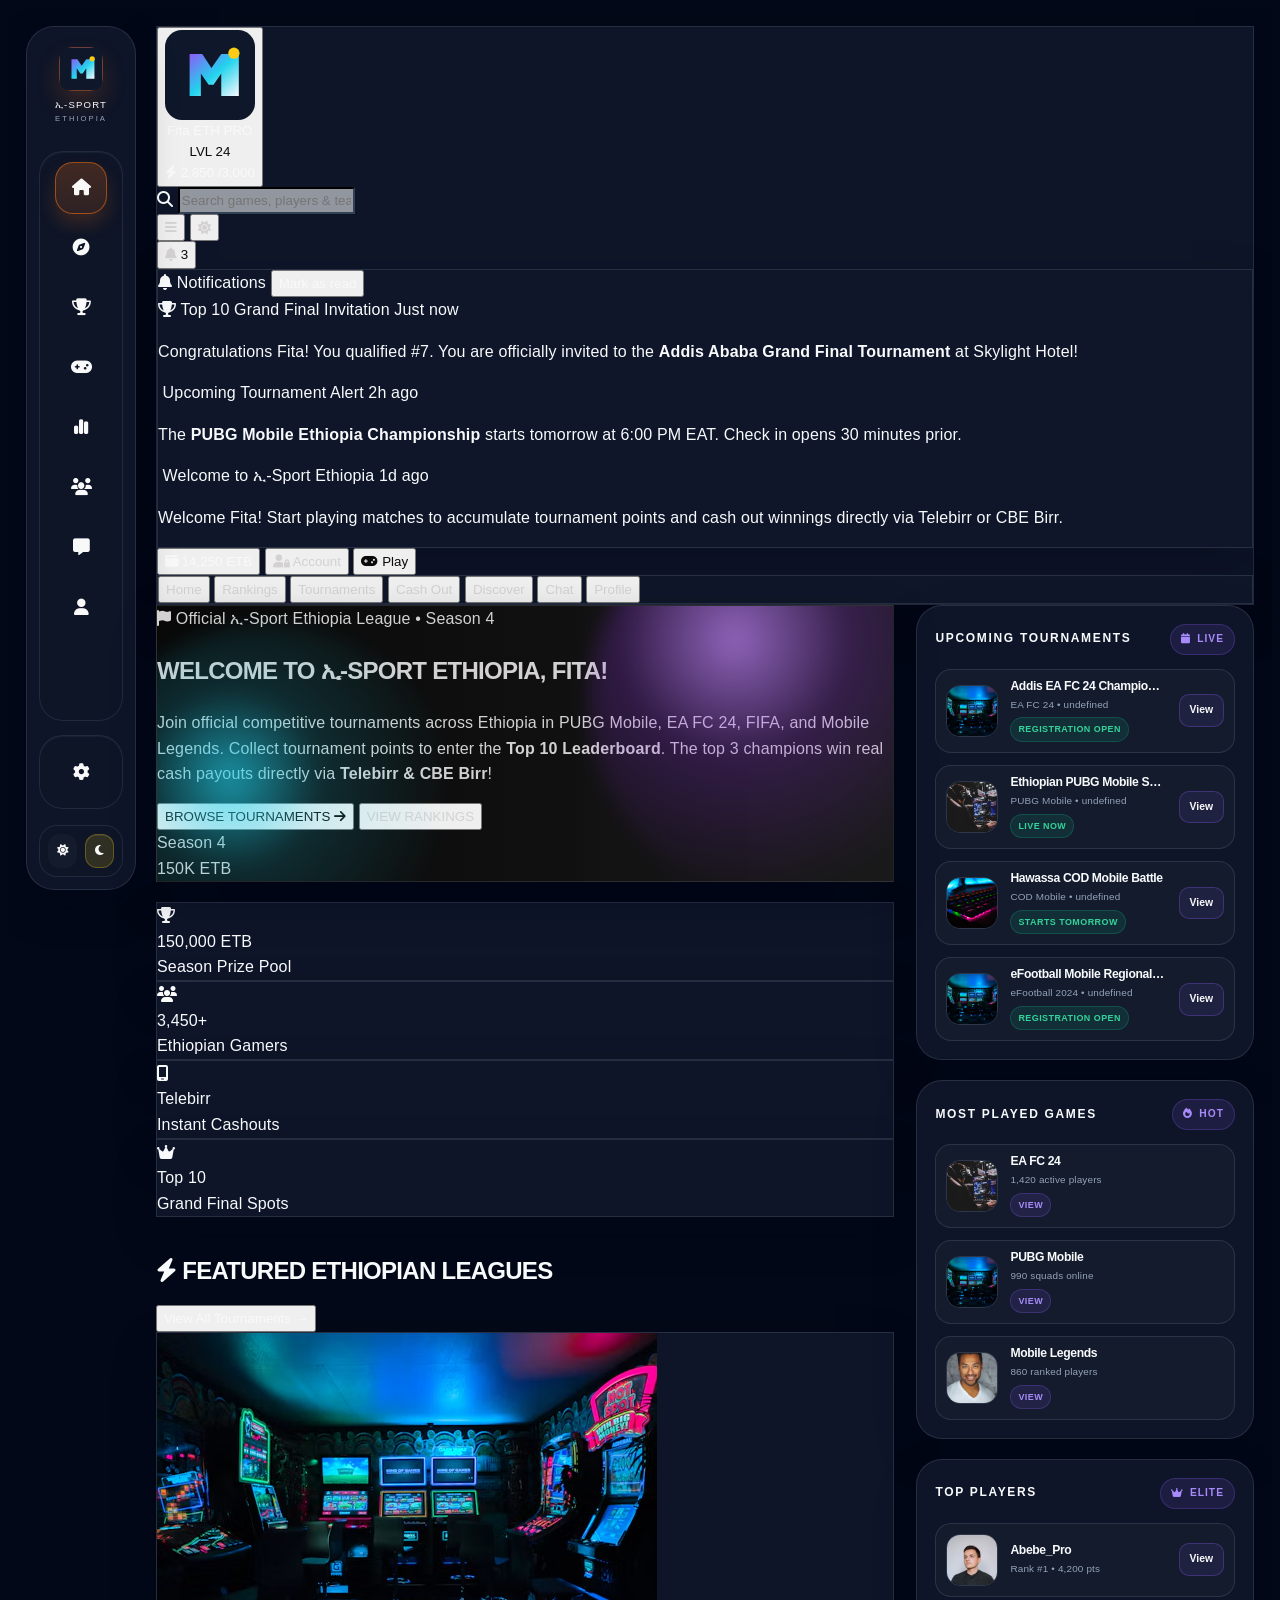
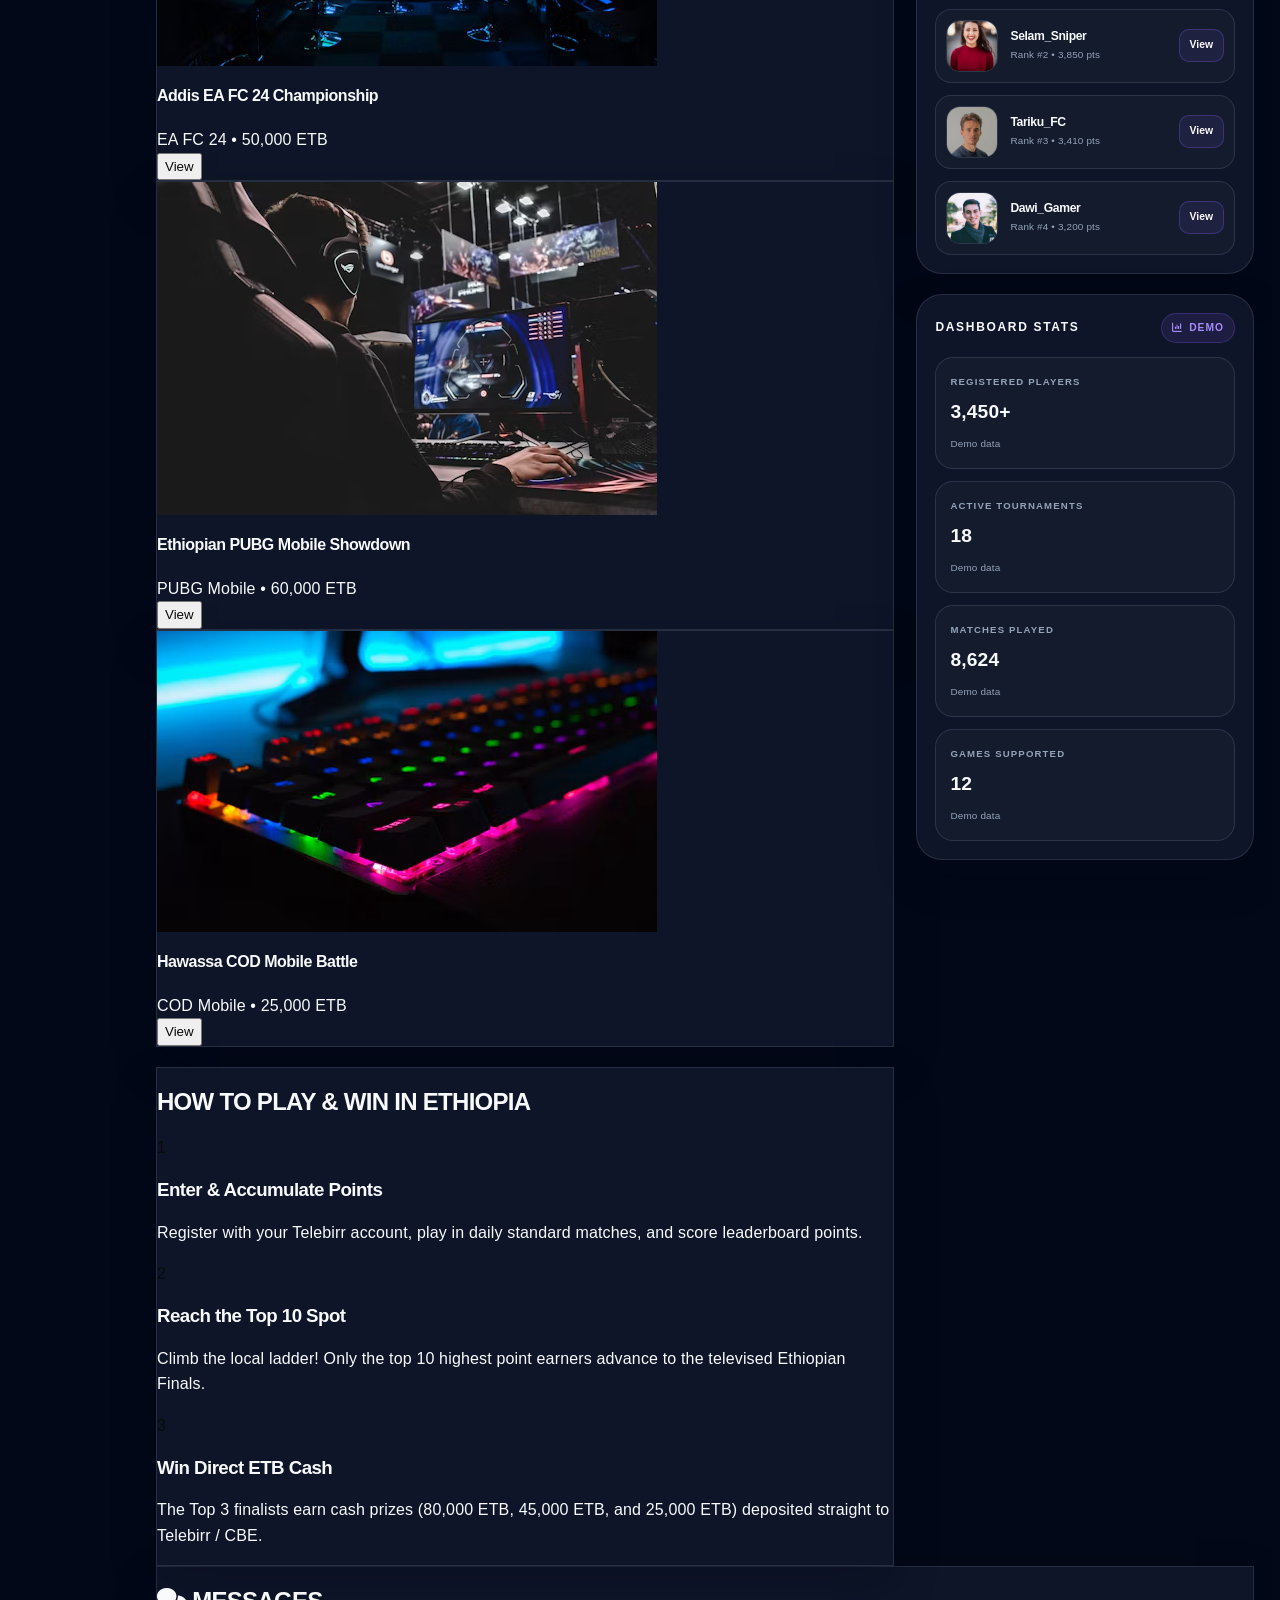
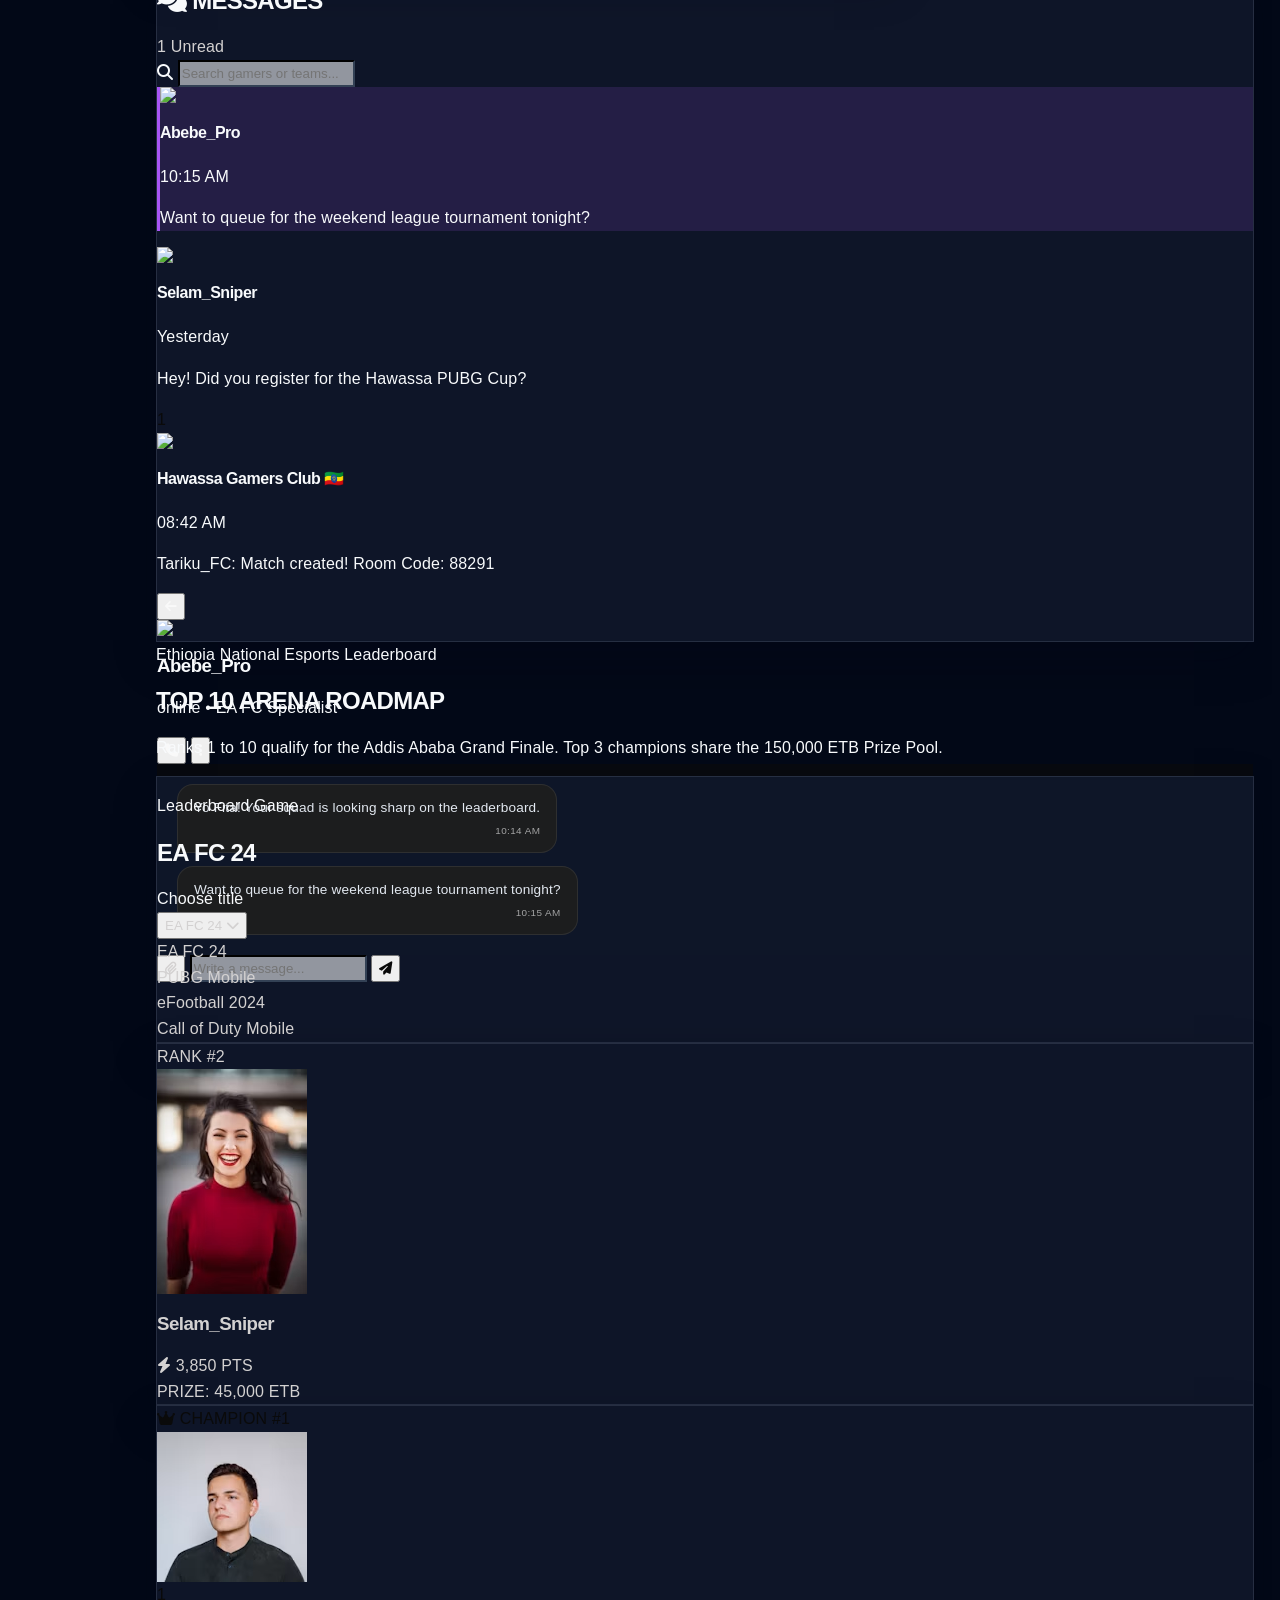
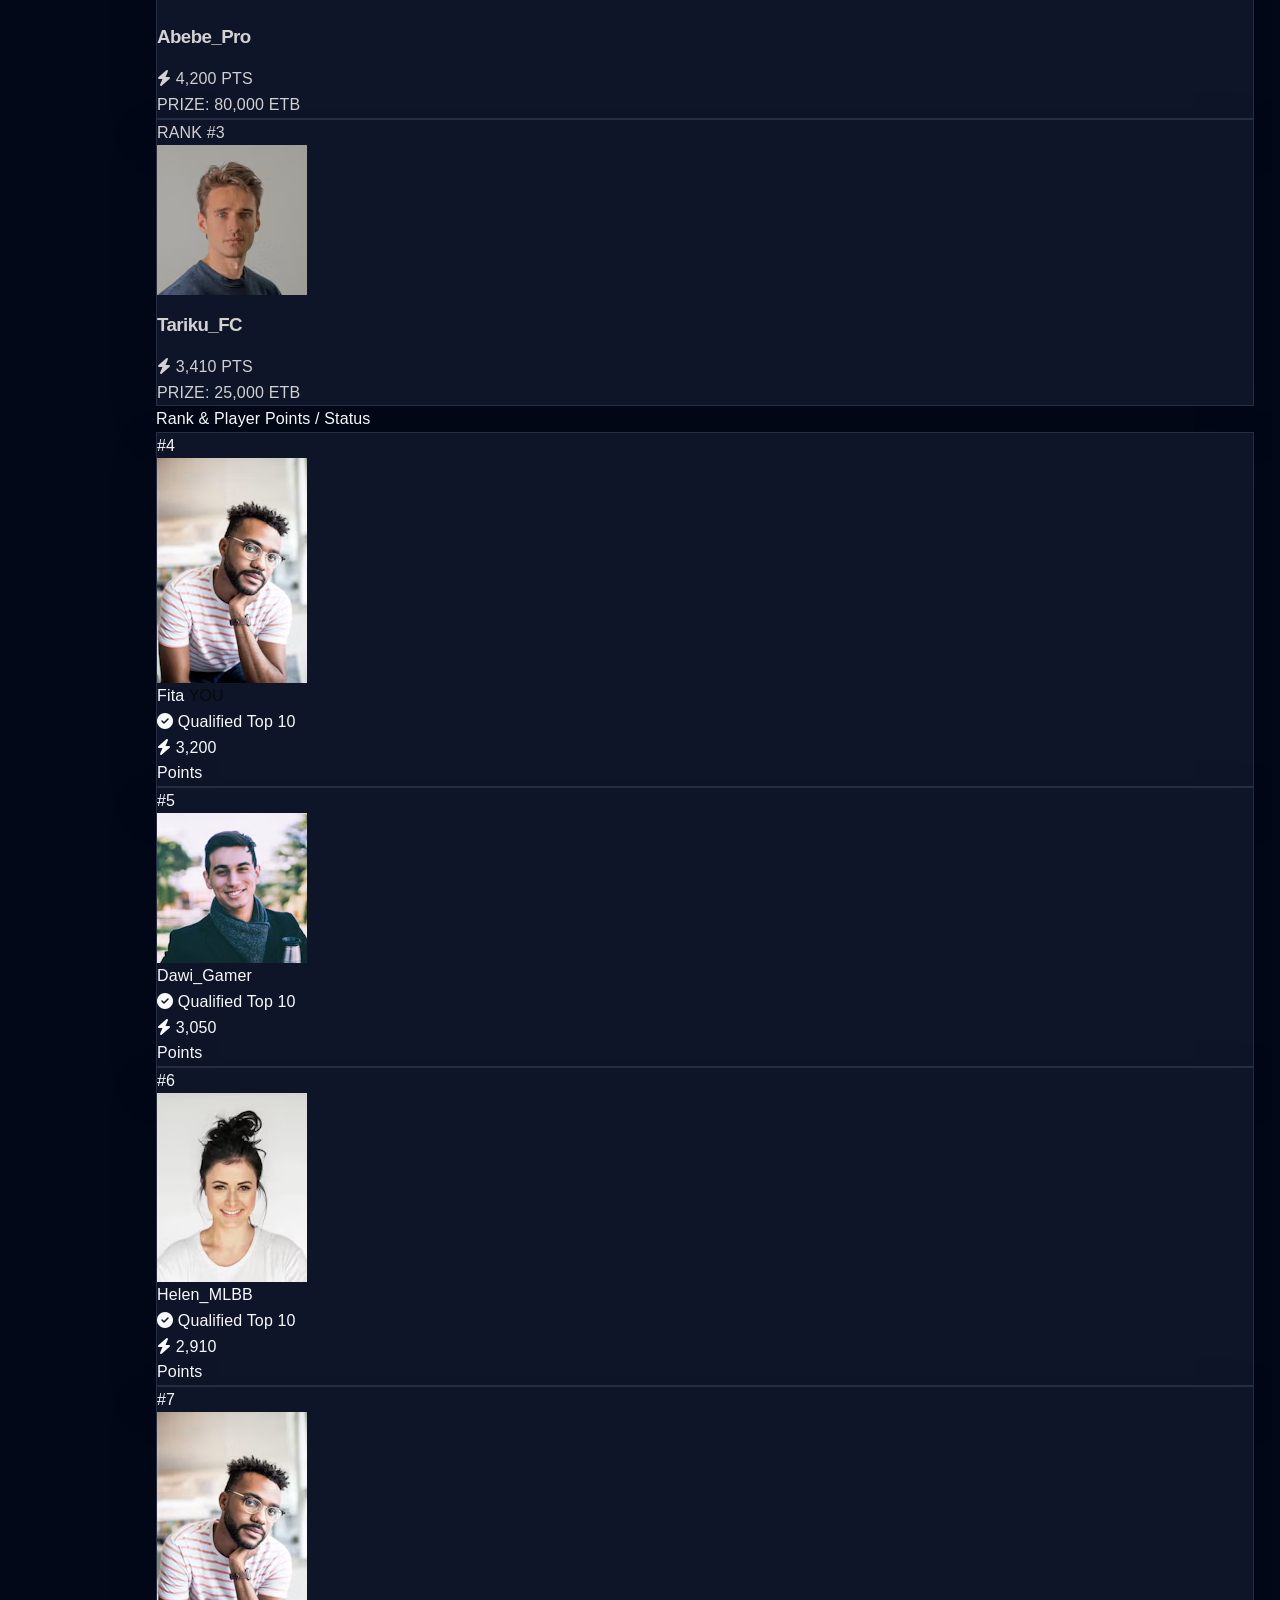
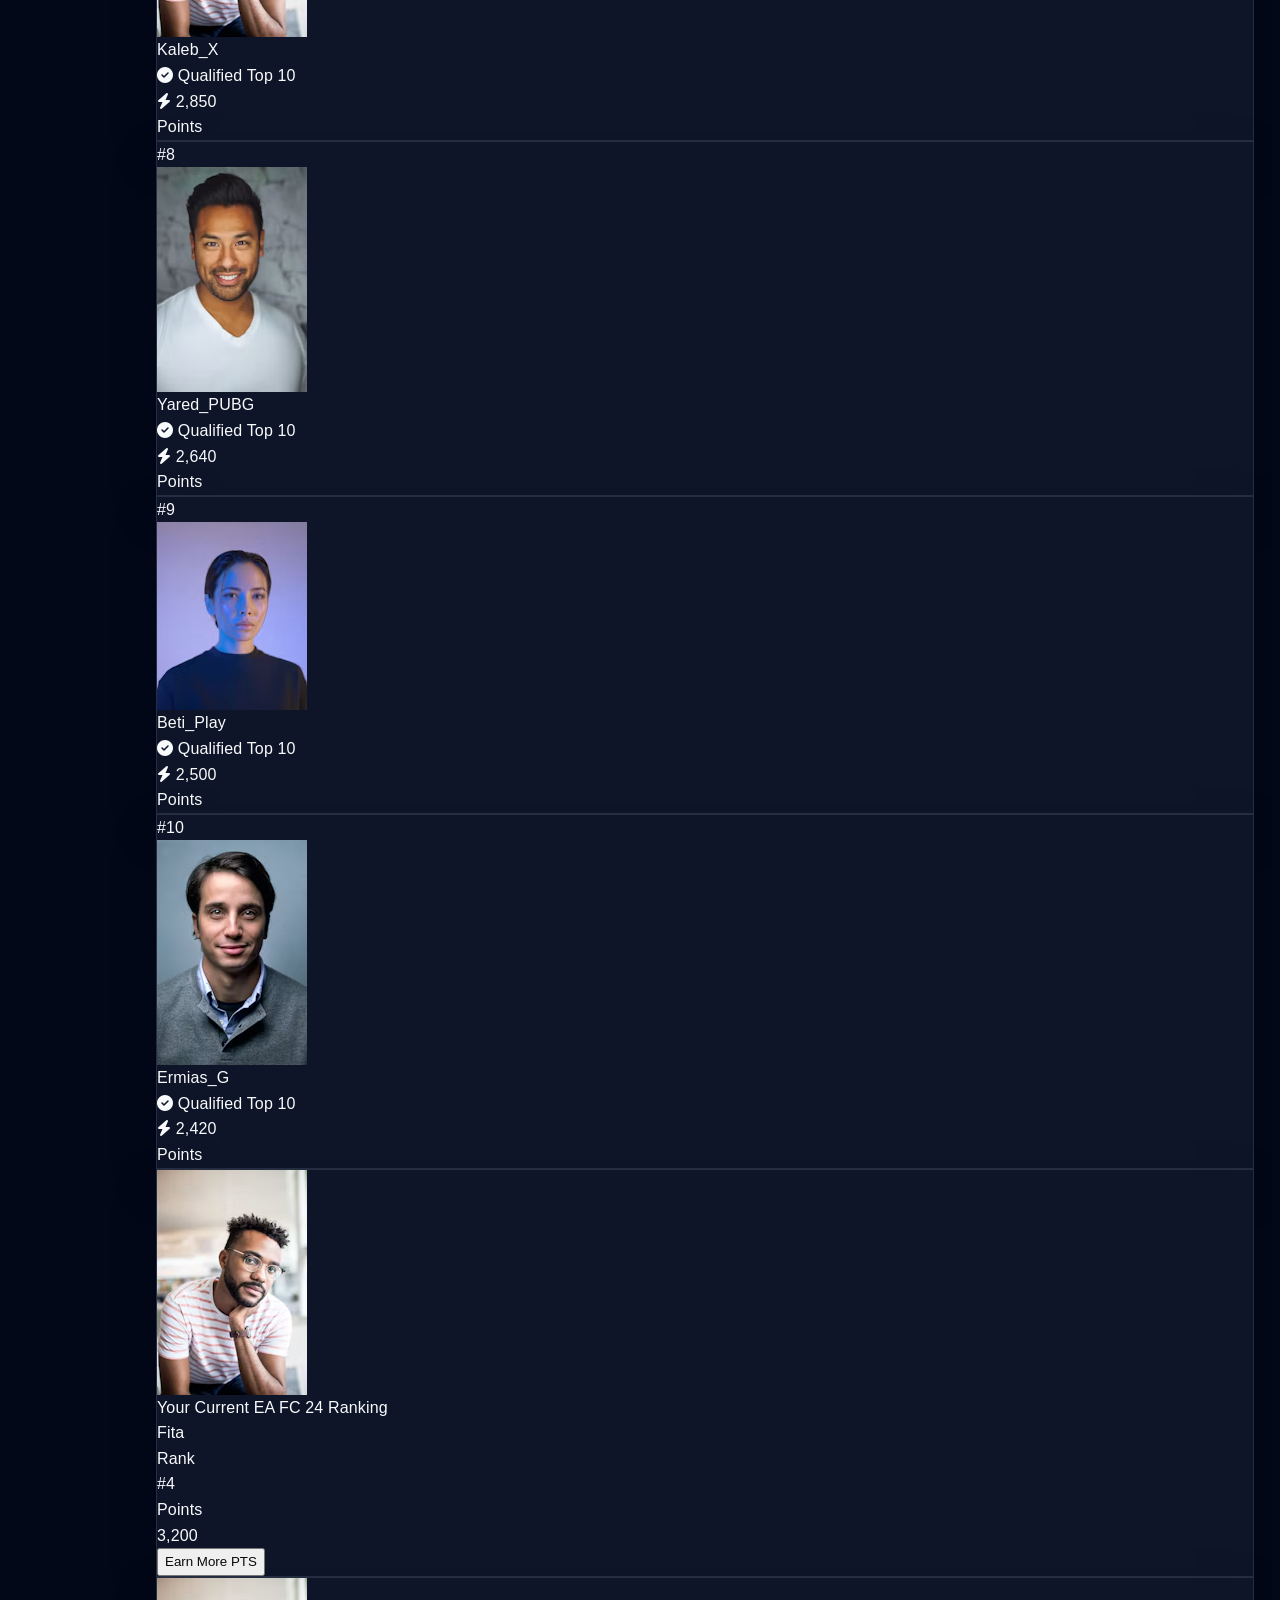
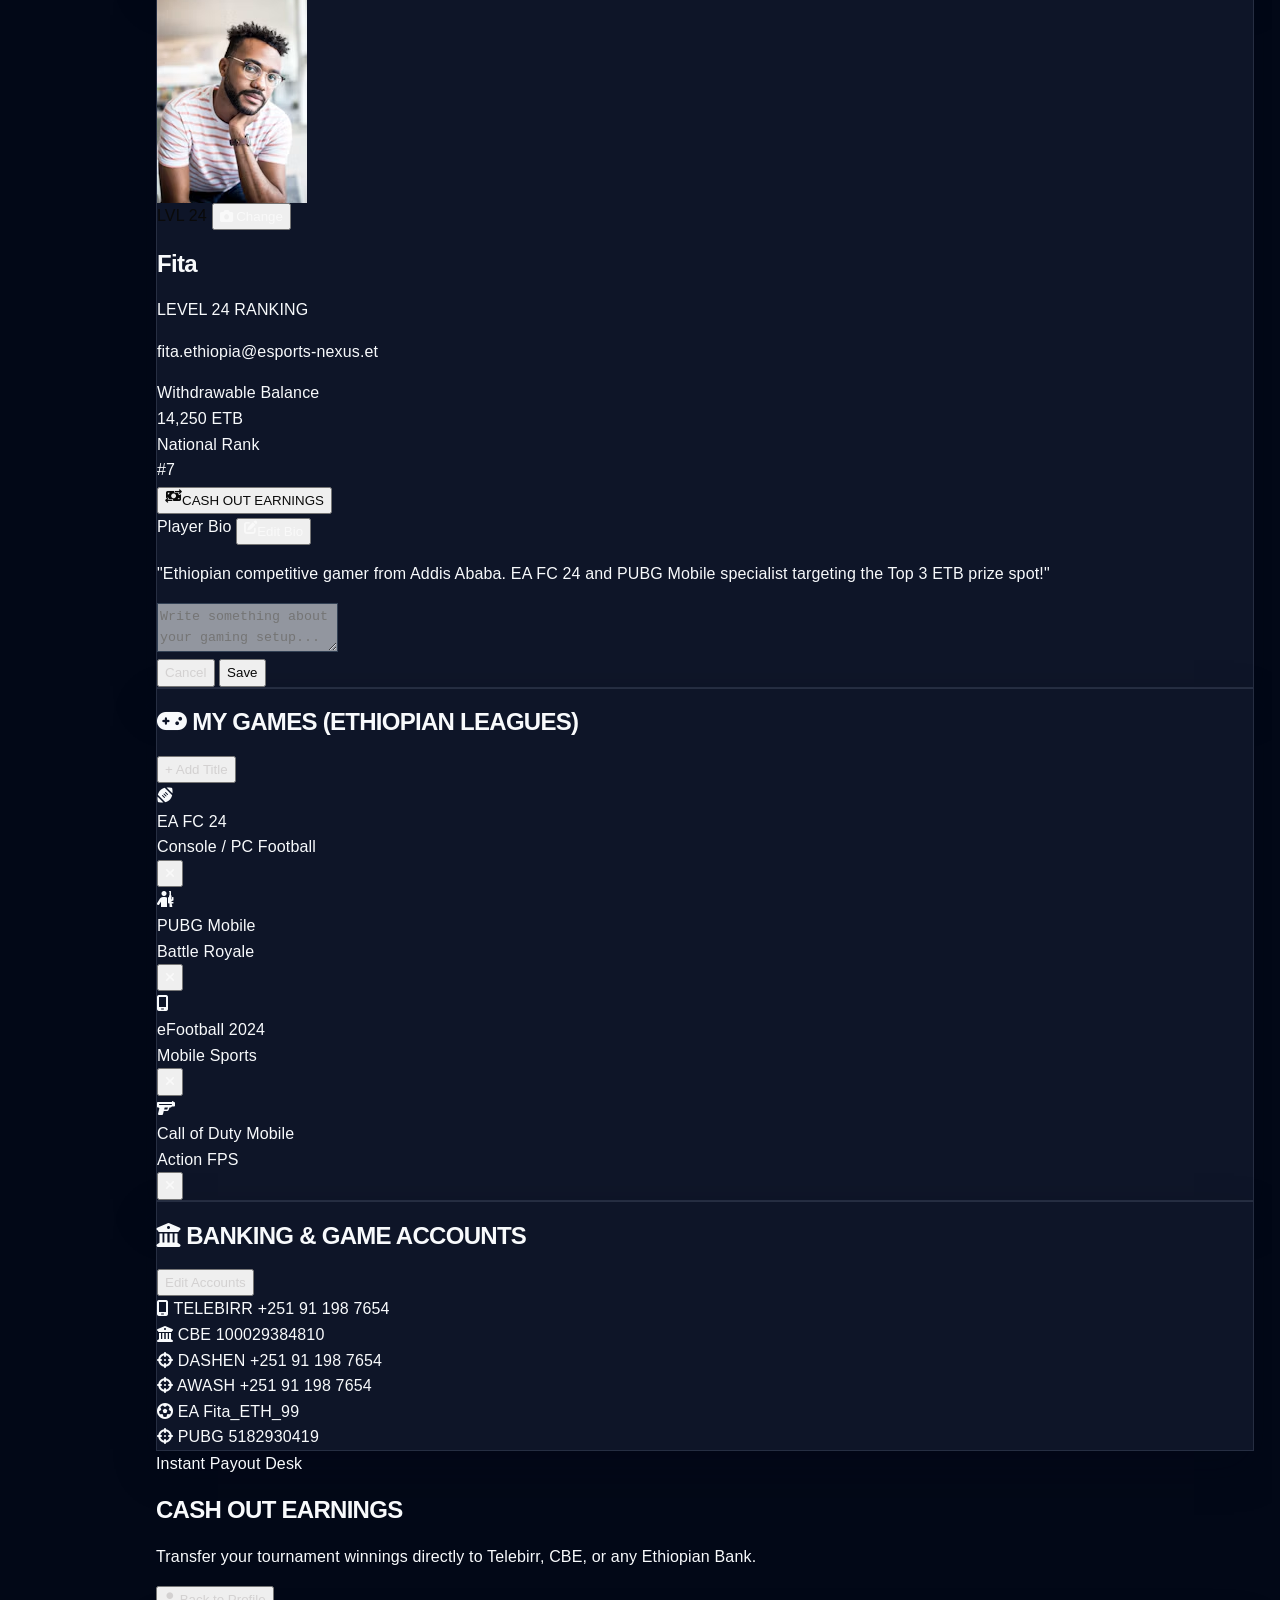
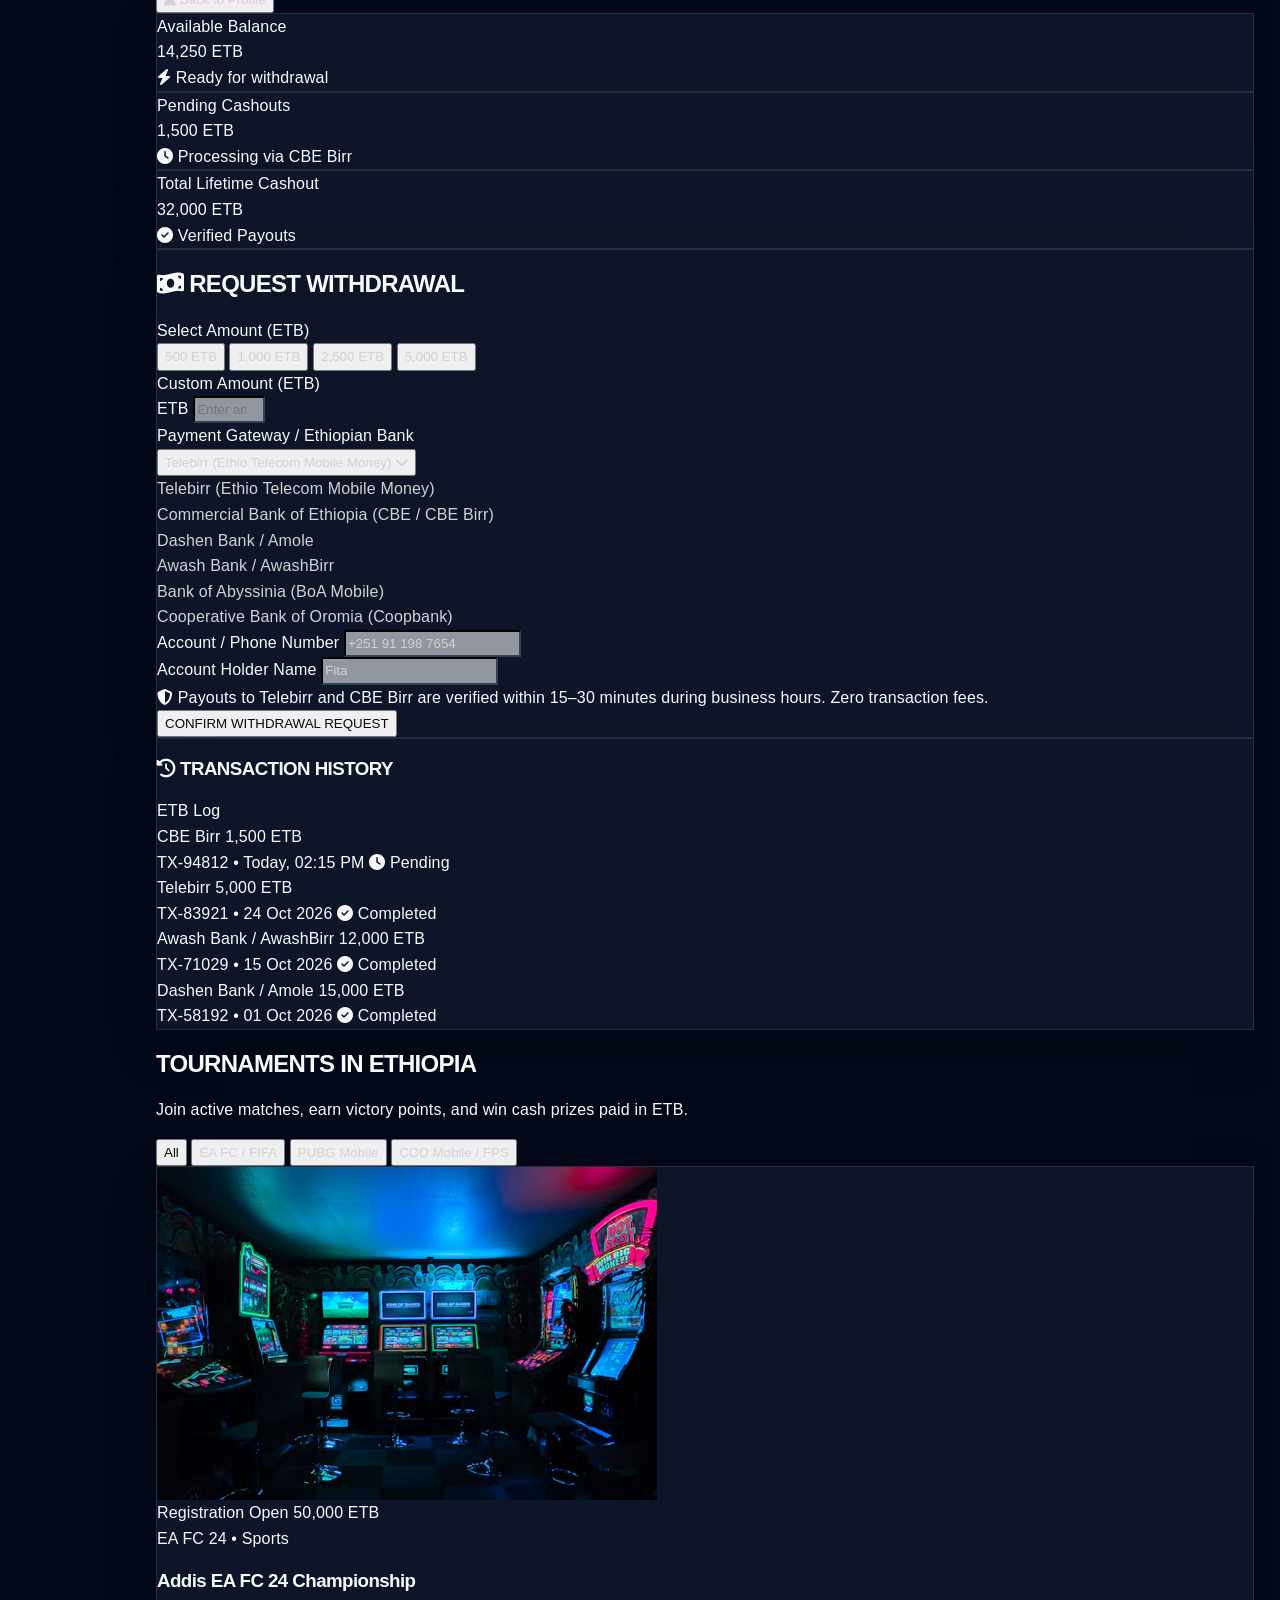
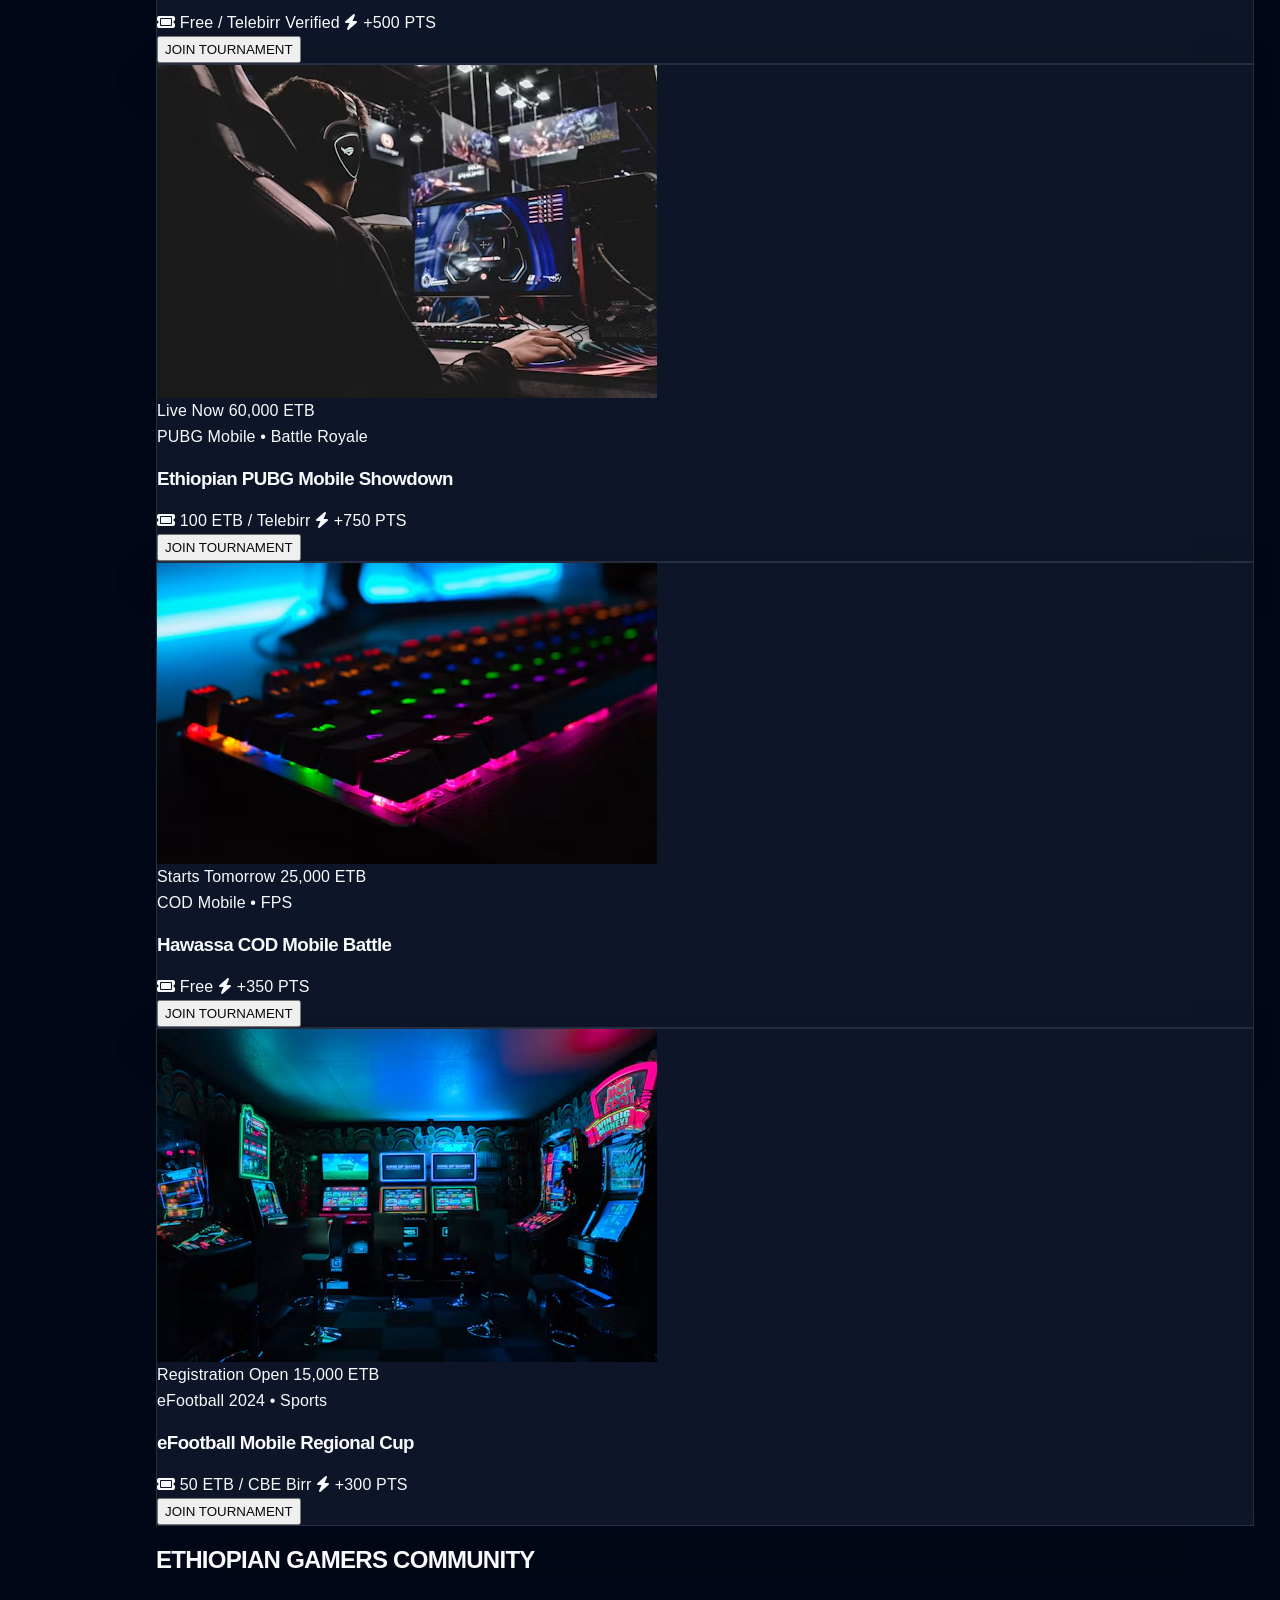
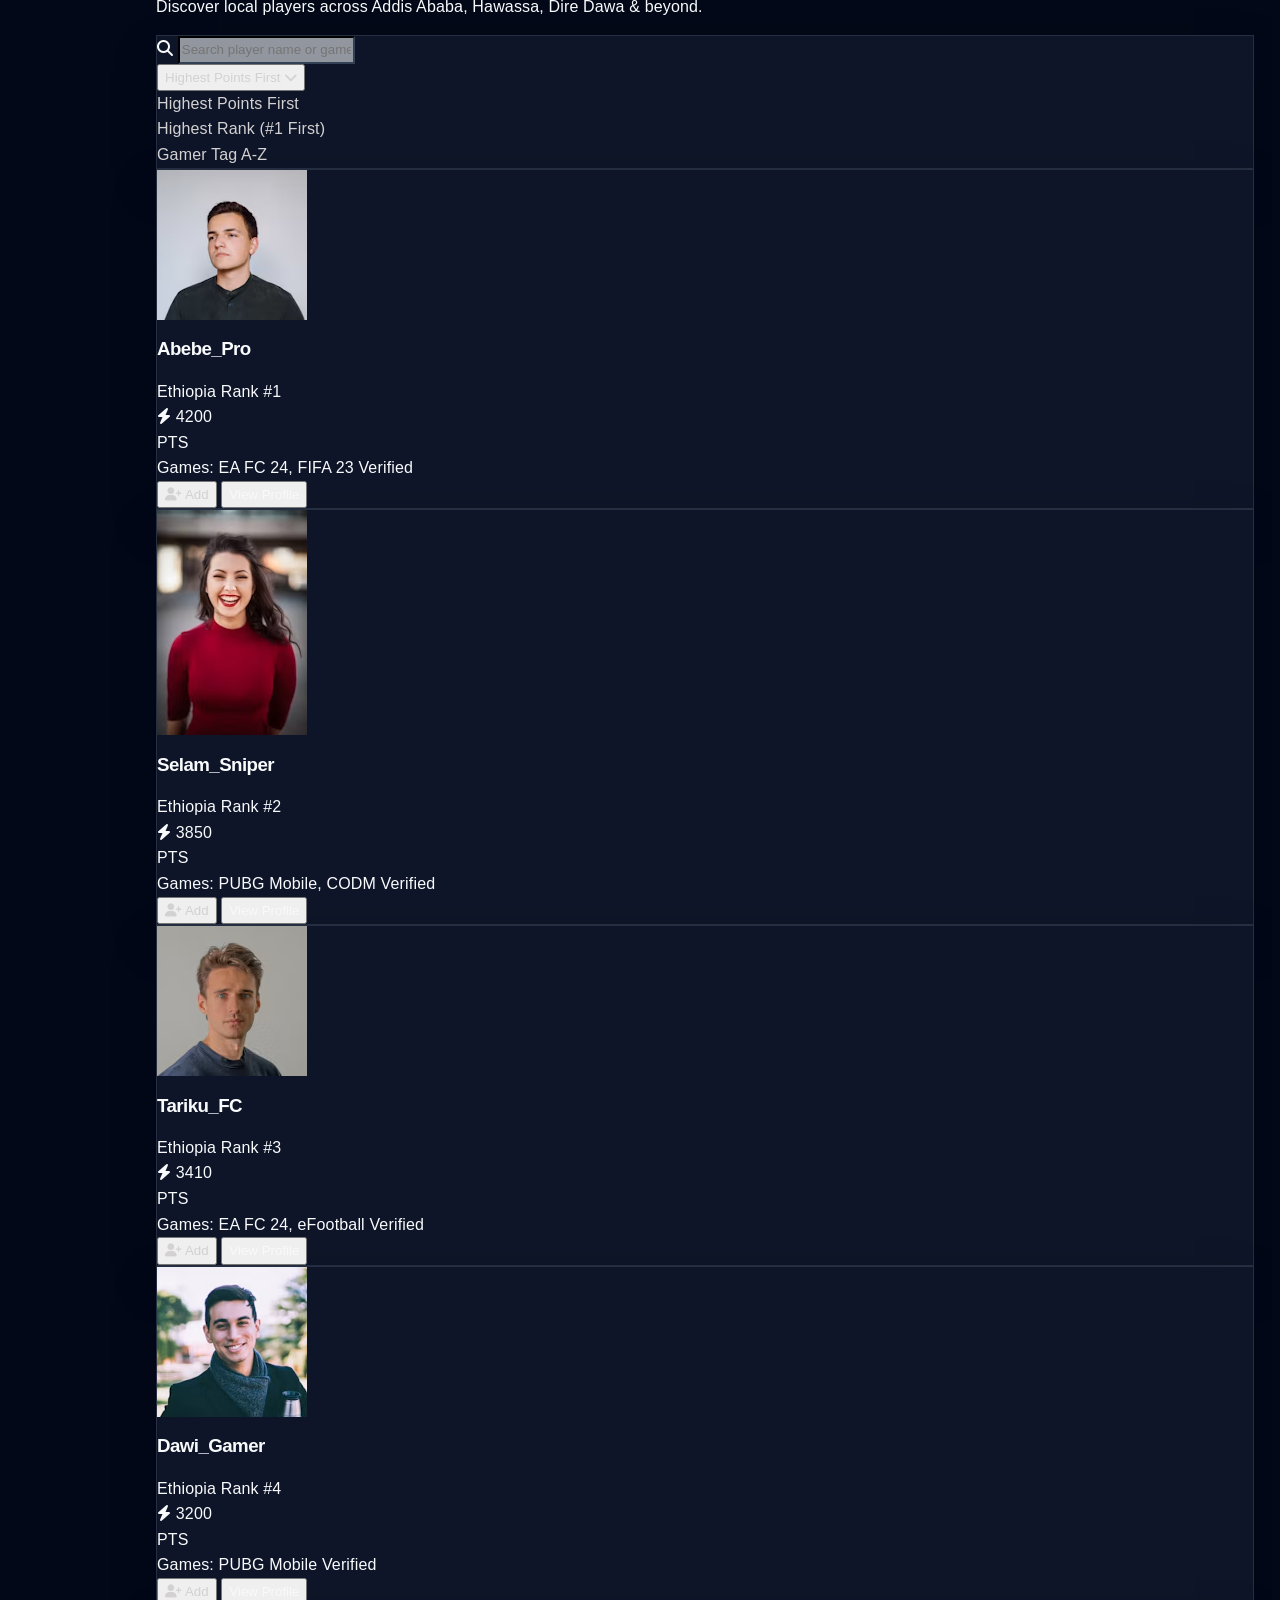
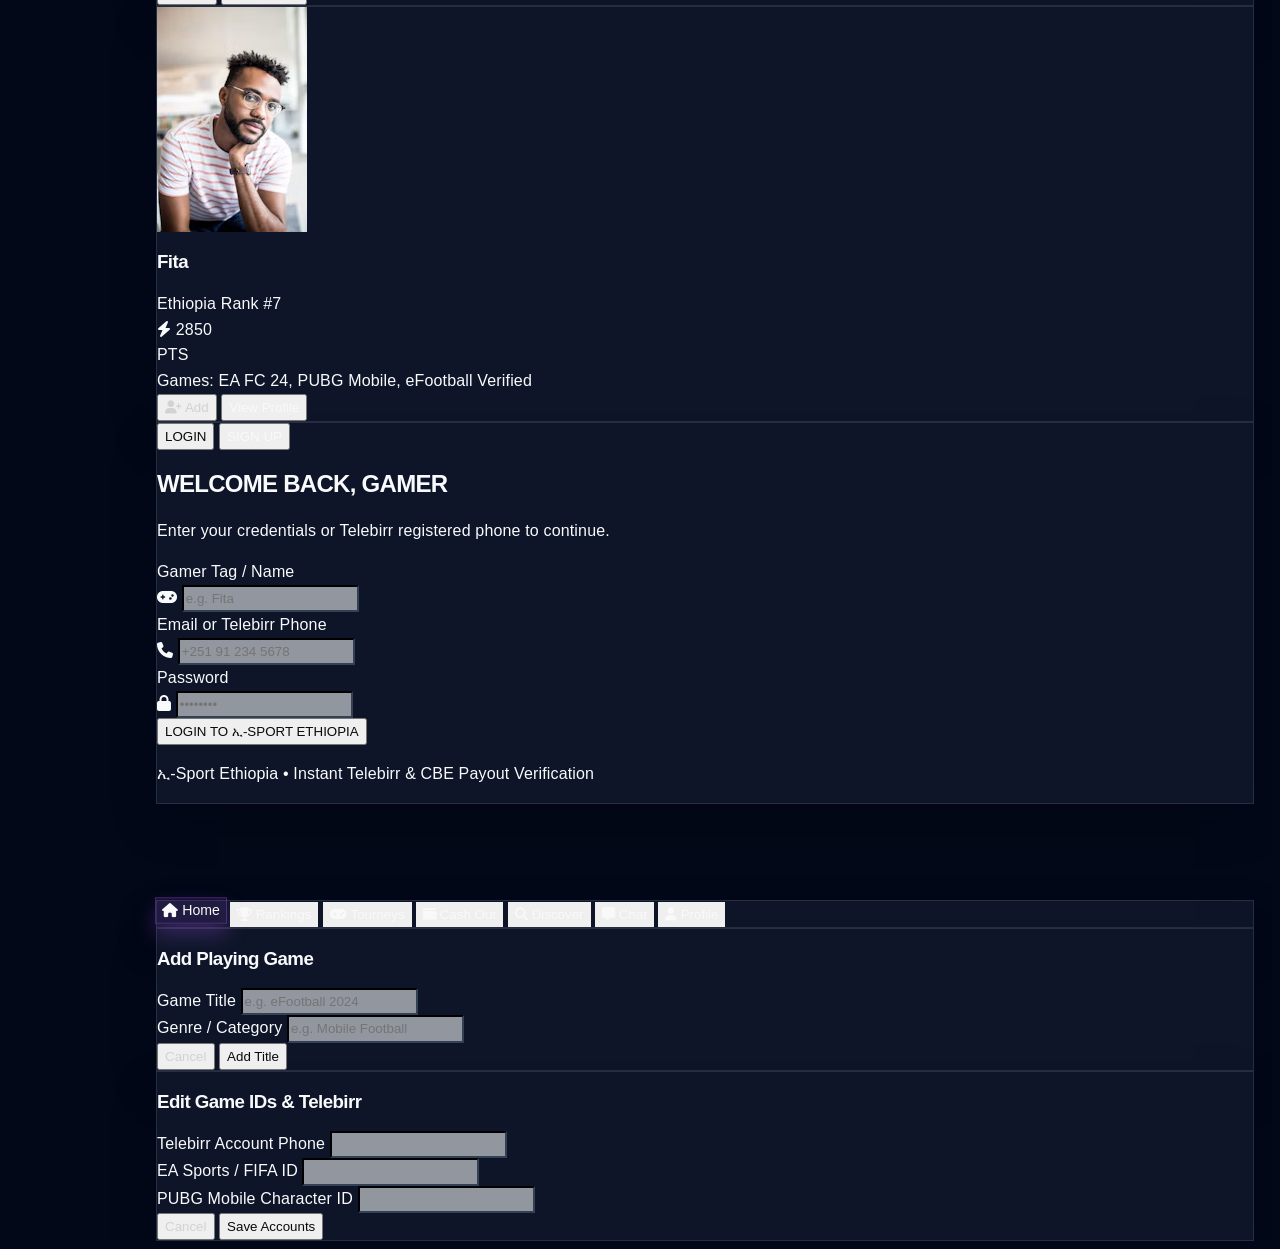
==== commit d447aab0: "teak two of the chat gpt" ====
--- a/published-site/index.html
+++ b/published-site/index.html
@@ -149,6 +149,396 @@
       padding-bottom: 6rem;
     }
 
+    .dashboard-shell {
+      max-width: 1600px;
+      margin: 0 auto;
+      padding: 18px 18px 0;
+      display: flex;
+      align-items: flex-start;
+      gap: 20px;
+    }
+
+    .desktop-sidebar {
+      position: sticky;
+      top: 18px;
+      width: 110px;
+      min-width: 110px;
+      height: calc(100vh - 36px);
+      padding: 14px 12px 12px;
+      display: flex;
+      flex-direction: column;
+      gap: 14px;
+      border-radius: 28px;
+      background: rgba(10, 14, 28, 0.9);
+      border: 1px solid rgba(148, 163, 184, 0.18);
+      box-shadow: 0 24px 60px rgba(15, 23, 42, 0.45);
+      backdrop-filter: blur(12px);
+      -webkit-backdrop-filter: blur(12px);
+    }
+
+    .sidebar-brand {
+      display: flex;
+      flex-direction: column;
+      align-items: center;
+      justify-content: center;
+      gap: 8px;
+      padding: 6px 4px 12px;
+    }
+
+    .sidebar-brand-mark {
+      width: 44px;
+      height: 44px;
+      border-radius: 14px;
+      background: linear-gradient(135deg, rgba(249, 115, 22, 0.2), rgba(139, 92, 246, 0.22));
+      display: flex;
+      align-items: center;
+      justify-content: center;
+      border: 1px solid rgba(249, 115, 22, 0.32);
+      box-shadow: 0 12px 24px rgba(249, 115, 22, 0.18);
+    }
+
+    .sidebar-brand-text {
+      font-family: 'Orbitron', sans-serif;
+      letter-spacing: 0.12em;
+      font-size: 0.6rem;
+      color: var(--text-primary);
+      text-align: center;
+      line-height: 1.2;
+    }
+
+    .sidebar-brand-sub {
+      display: block;
+      font-size: 0.48rem;
+      letter-spacing: 0.26em;
+      color: var(--text-muted);
+      margin-top: 2px;
+    }
+
+    .sidebar-main-group,
+    .sidebar-secondary-group {
+      display: flex;
+      flex-direction: column;
+      align-items: center;
+      gap: 10px;
+      padding: 10px 8px;
+      border: 1px solid rgba(148, 163, 184, 0.14);
+      background: rgba(15, 23, 42, 0.42);
+      border-radius: 24px;
+      box-shadow: inset 0 1px 0 rgba(148, 163, 184, 0.07);
+    }
+
+    .sidebar-main-group {
+      flex: 1;
+      justify-content: flex-start;
+    }
+
+    .sidebar-secondary-group {
+      margin-top: auto;
+    }
+
+    .sidebar-nav {
+      display: flex;
+      flex-direction: column;
+      align-items: center;
+      gap: 8px;
+      width: 100%;
+    }
+
+    .sidebar-nav-btn {
+      width: 52px;
+      height: 52px;
+      display: flex;
+      align-items: center;
+      justify-content: center;
+      border: 1px solid transparent;
+      border-radius: 18px;
+      padding: 0;
+      color: var(--text-muted);
+      background: transparent;
+      transition: all 0.22s ease;
+      position: relative;
+    }
+
+    .sidebar-nav-btn i {
+      font-size: 1.05rem;
+    }
+
+    .sidebar-nav-btn:hover {
+      background: rgba(148, 163, 184, 0.08);
+      border-color: rgba(148, 163, 184, 0.18);
+      color: var(--text-primary);
+      transform: translateY(-2px);
+    }
+
+    .sidebar-nav-btn.active {
+      background: linear-gradient(180deg, rgba(249, 115, 22, 0.22), rgba(249, 115, 22, 0.14));
+      border-color: rgba(249, 115, 22, 0.52);
+      color: #fbbf24;
+      box-shadow: 0 10px 18px rgba(249, 115, 22, 0.18);
+    }
+
+    .sidebar-footer {
+      padding-top: 2px;
+    }
+
+    .sidebar-theme-panel {
+      display: grid;
+      grid-template-columns: repeat(2, minmax(0, 1fr));
+      width: 100%;
+      gap: 8px;
+      padding: 8px;
+      border: 1px solid rgba(148, 163, 184, 0.14);
+      border-radius: 18px;
+      background: rgba(15, 23, 42, 0.42);
+    }
+
+    .sidebar-theme-btn {
+      width: 100%;
+      display: flex;
+      align-items: center;
+      justify-content: center;
+      gap: 8px;
+      border-radius: 12px;
+      border: 1px solid transparent;
+      padding: 10px 6px;
+      font-size: 0.72rem;
+      font-weight: 800;
+      color: var(--text-muted);
+      background: rgba(148, 163, 184, 0.04);
+      transition: all 0.2s ease;
+    }
+
+    .sidebar-theme-btn.active {
+      background: rgba(250, 204, 21, 0.14);
+      border-color: rgba(250, 204, 21, 0.28);
+      color: #fbbf24;
+      box-shadow: inset 0 1px 0 rgba(255, 255, 255, 0.08);
+    }
+
+    html[data-theme='light'] .desktop-sidebar {
+      background: rgba(255, 255, 255, 0.92);
+      border-color: rgba(15, 23, 42, 0.08);
+      box-shadow: 0 20px 40px rgba(15, 23, 42, 0.08);
+    }
+
+    html[data-theme='light'] .sidebar-main-group,
+    html[data-theme='light'] .sidebar-secondary-group,
+    html[data-theme='light'] .sidebar-theme-panel {
+      background: rgba(241, 245, 249, 0.92);
+      border-color: rgba(15, 23, 42, 0.06);
+    }
+
+    .dashboard-main {
+      flex: 1;
+      min-width: 0;
+    }
+
+    .home-dashboard-layout {
+      display: grid;
+      grid-template-columns: minmax(0, 1.75fr) minmax(300px, 0.8fr);
+      gap: 22px;
+      align-items: start;
+    }
+
+    .home-main-column,
+    .home-side-column {
+      display: flex;
+      flex-direction: column;
+      gap: 20px;
+      min-width: 0;
+    }
+
+    .section-card {
+      border-radius: 26px;
+      padding: 18px;
+      background: var(--bg-card);
+      border: 1px solid var(--border-color);
+      box-shadow: var(--shadow-soft);
+    }
+
+    .panel-heading {
+      display: flex;
+      align-items: center;
+      justify-content: space-between;
+      gap: 12px;
+      margin-bottom: 14px;
+    }
+
+    .panel-heading h3 {
+      font-family: 'Orbitron', sans-serif;
+      font-size: 0.75rem;
+      letter-spacing: 0.14em;
+      text-transform: uppercase;
+      color: var(--text-primary);
+      margin: 0;
+    }
+
+    .panel-tag {
+      display: inline-flex;
+      align-items: center;
+      gap: 6px;
+      padding: 6px 10px;
+      border-radius: 9999px;
+      background: rgba(139,92,246,0.12);
+      border: 1px solid rgba(139,92,246,0.25);
+      color: #a78bfa;
+      font-size: 0.64rem;
+      font-weight: 700;
+      letter-spacing: 0.1em;
+      text-transform: uppercase;
+    }
+
+    .upcoming-list,
+    .game-spotlight-list,
+    .player-rail-list,
+    .stats-grid {
+      display: flex;
+      flex-direction: column;
+      gap: 12px;
+    }
+
+    .mini-tournament-item,
+    .mini-game-item,
+    .mini-player-item {
+      display: flex;
+      align-items: center;
+      gap: 12px;
+      padding: 10px;
+      border-radius: 16px;
+      border: 1px solid var(--border-color);
+      background: rgba(148, 163, 184, 0.04);
+    }
+
+    .mini-tournament-item img,
+    .mini-game-item img,
+    .mini-player-item img {
+      width: 52px;
+      height: 52px;
+      border-radius: 14px;
+      object-fit: cover;
+      border: 1px solid rgba(148, 163, 184, 0.2);
+    }
+
+    .mini-item-copy {
+      flex: 1;
+      min-width: 0;
+    }
+
+    .mini-item-copy h4,
+    .mini-item-copy h5 {
+      margin: 0;
+      font-size: 0.76rem;
+      font-weight: 800;
+      color: var(--text-primary);
+      white-space: nowrap;
+      overflow: hidden;
+      text-overflow: ellipsis;
+    }
+
+    .mini-item-copy p {
+      margin: 4px 0 0;
+      font-size: 0.62rem;
+      color: var(--text-muted);
+      line-height: 1.4;
+    }
+
+    .mini-item-copy .pill,
+    .mini-item-copy .muted-pill {
+      display: inline-flex;
+      align-items: center;
+      border-radius: 999px;
+      padding: 4px 7px;
+      font-size: 0.56rem;
+      font-weight: 700;
+      letter-spacing: 0.05em;
+      text-transform: uppercase;
+      margin-top: 6px;
+    }
+
+    .mini-item-copy .pill {
+      background: rgba(16,185,129,0.12);
+      color: #34d399;
+      border: 1px solid rgba(16,185,129,0.25);
+    }
+
+    .mini-item-copy .muted-pill {
+      background: rgba(139,92,246,0.12);
+      color: #a78bfa;
+      border: 1px solid rgba(139,92,246,0.25);
+    }
+
+    .mini-item-action {
+      border: 1px solid rgba(139,92,246,0.3);
+      background: rgba(139,92,246,0.1);
+      color: #a78bfa;
+      font-size: 0.65rem;
+      font-weight: 800;
+      border-radius: 10px;
+      padding: 7px 10px;
+    }
+
+    .stat-card {
+      display: flex;
+      flex-direction: column;
+      gap: 8px;
+      padding: 16px 14px;
+      border-radius: 18px;
+      border: 1px solid var(--border-color);
+      background: rgba(148,163,184,0.04);
+    }
+
+    .stat-card .label {
+      font-size: 0.6rem;
+      font-weight: 700;
+      letter-spacing: 0.12em;
+      text-transform: uppercase;
+      color: var(--text-muted);
+    }
+
+    .stat-card .value {
+      font-size: 1.2rem;
+      font-weight: 900;
+      font-family: 'Orbitron', sans-serif;
+      color: var(--text-primary);
+    }
+
+    .stat-card .small {
+      font-size: 0.62rem;
+      color: var(--text-muted);
+    }
+
+    @media (max-width: 1180px) {
+      .home-dashboard-layout {
+        grid-template-columns: 1fr;
+      }
+    }
+
+    @media (max-width: 1024px) {
+      .dashboard-shell {
+        padding: 14px 14px 0;
+      }
+
+      .desktop-sidebar {
+        display: none;
+      }
+
+      .dashboard-main {
+        width: 100%;
+      }
+    }
+
+    @media (max-width: 640px) {
+      .section-card {
+        border-radius: 20px;
+        padding: 14px;
+      }
+
+      .panel-heading h3 {
+        font-size: 0.7rem;
+        letter-spacing: 0.12em;
+      }
+    }
+
     /* Clean solid card borders & background styling */
     .glass-card {
       background-color: var(--bg-card);
@@ -617,268 +1007,318 @@
   </style>
 </head>
 <body class="h-full flex flex-col antialiased bg-slate-950 text-slate-100 transition-colors duration-200 pb-24 font-sans dark:bg-slate-950 dark:text-slate-100">
-
-  <!-- ================= TOP HEADER BAR ================= -->
-  <header class="sticky top-0 z-40 w-full glass-card border-b border-slate-800/80 px-4 py-3 sm:px-6">
-    <div class="max-w-7xl mx-auto flex items-center justify-between">
-      
-      <!-- Top Left Avatar & Profile Quick-Access with Dynamic Level Progress Bar -->
-      <button onclick="navigateTo('profile')" class="flex items-center gap-2 sm:gap-3 group text-left focus:outline-none rounded-xl p-1 sm:p-1.5 transition-all hover:bg-slate-800/50 dark:hover:bg-slate-800/50 light:hover:bg-slate-200 min-w-0 shrink">
-        <div class="relative shrink-0">
-          <img id="header-avatar" src="favicon.svg" onerror="fallbackImage(event)" alt="User Avatar" class="w-9 h-9 sm:w-11 sm:h-11 rounded-full object-cover border-2 border-brand-purple">
-          <span class="absolute bottom-0 right-0 w-2.5 h-2.5 sm:w-3 sm:h-3 bg-brand-emerald rounded-full border-2 border-slate-950 dark:border-slate-950 light:border-white"></span>
-        </div>
-        <div class="min-w-0">
-          <div class="flex items-center gap-1 sm:gap-1.5">
-            <span id="header-gamertag" class="font-display font-semibold text-xs sm:text-base text-slate-100 dark:text-slate-100 light:text-slate-900 truncate">Fita</span>
-            <span class="bg-brand-purple/20 text-brand-purple dark:text-purple-300 light:text-purple-800 text-[9px] sm:text-[10px] font-bold px-1 sm:px-1.5 py-0.5 rounded border border-brand-purple/40 shrink-0">ETH PRO</span>
-          </div>
-
-          <!-- Level Progress Bar & Points Widget -->
-          <div class="mt-0.5 sm:mt-1 flex items-center gap-1.5 sm:gap-2">
-            <!-- Level Tag -->
-            <span id="header-level-text" class="font-display font-black text-[9px] sm:text-[10px] bg-brand-gold text-slate-950 px-1 sm:px-1.5 py-0.2 rounded-md shrink-0">LVL 24</span>
-            
-            <!-- Dynamic Progress Bar -->
-            <div class="w-14 xs:w-20 sm:w-28 h-1.5 sm:h-2 bg-slate-800 light:bg-slate-300 rounded-full overflow-hidden border border-slate-700/60 light:border-slate-400 relative" title="Level Progress">
-              <div id="header-level-progress-bar" class="h-full bg-gradient-to-r from-brand-purple via-brand-cyan to-brand-gold rounded-full transition-all duration-500" style="width: 85%;"></div>
-            </div>
-
-            <!-- Points Display Next to Progress Bar -->
-            <span class="text-[10px] sm:text-xs font-bold text-slate-200 dark:text-slate-200 light:text-slate-800 flex items-center shrink-0">
-              <i class="fa-solid fa-bolt text-brand-gold mr-0.5 text-[9px] sm:text-[10px]"></i>
-              <span id="header-points">2,850</span>
-              <span class="hidden xs:inline text-[8px] sm:text-[9px] text-slate-400 light:text-slate-600 font-normal ml-0.5">/3,000</span>
-            </span>
-          </div>
-        </div>
-      </button>
-
-      <!-- App Logo Title -->
-      <div class="hidden md:flex items-center gap-2 cursor-pointer" onclick="navigateTo('home')">
-        <img src="favicon.svg" alt="ኢ-Sport Ethiopia logo" class="w-9 h-9 sm:w-10 sm:h-10 rounded-xl object-cover border border-slate-300/60 bg-slate-200/95 shadow-lg">
-        <div>
-          <span class="font-display font-black text-lg sm:text-xl tracking-wide text-brand-purple dark:text-purple-400 light:text-purple-700">
-            ኢ-SPORT
-          </span>
-          <span class="text-[10px] font-bold block -mt-1 text-slate-400 light:text-slate-700 tracking-widest uppercase">ETHIOPIA</span>
+  <div class="dashboard-shell">
+    <aside class="desktop-sidebar glass-card">
+      <div class="sidebar-brand">
+        <div class="sidebar-brand-mark">
+          <img src="favicon.svg" alt="ኢ-Sport Ethiopia logo" class="w-7 h-7 rounded-lg object-cover">
+        </div>
+        <div class="sidebar-brand-text">
+          ኢ-SPORT
+          <span class="sidebar-brand-sub">ETHIOPIA</span>
         </div>
       </div>
 
-      <!-- Header Actions: Theme Toggle, Notifications & Play -->
-      <div class="flex items-center gap-1.5 sm:gap-2 relative shrink-0">
-        <!-- Mobile Menu Button -->
-        <button id="mobile-menu-toggle" onclick="toggleMobileMenu()" class="md:hidden p-2 rounded-xl bg-slate-800 light:bg-slate-200 text-slate-200 light:text-slate-900 hover:bg-slate-700 light:hover:bg-slate-300 transition-colors text-sm" title="Open menu">
-          <i class="fa-solid fa-bars"></i>
-        </button>
-
-        <!-- Theme Toggle Button -->
-        <button onclick="toggleTheme()" class="p-1.5 sm:p-2 rounded-xl bg-slate-800 dark:bg-slate-800 light:bg-slate-200 text-slate-200 dark:text-slate-200 light:text-slate-900 hover:bg-slate-700 light:hover:bg-slate-300 transition-colors text-xs sm:text-sm" title="Toggle Light/Dark Theme">
-          <i id="theme-toggle-icon" class="fa-solid fa-sun text-brand-gold"></i>
-        </button>
-
-        <!-- Notification Bell Button & Dropdown -->
-        <div class="relative">
-          <button onclick="toggleNotifications()" class="p-1.5 sm:p-2 rounded-xl bg-slate-800 dark:bg-slate-800 light:bg-slate-200 text-slate-200 dark:text-slate-200 light:text-slate-900 hover:bg-slate-700 light:hover:bg-slate-300 transition-colors text-xs sm:text-sm relative" title="Notifications">
-            <i class="fa-solid fa-bell text-brand-cyan"></i>
-            <span id="notif-badge" class="absolute -top-1 -right-1 w-3.5 h-3.5 sm:w-4 sm:h-4 bg-brand-gold text-slate-950 font-black text-[8px] sm:text-[9px] rounded-full flex items-center justify-center">3</span>
+      <div class="sidebar-main-group">
+        <nav class="sidebar-nav" aria-label="Sidebar Navigation">
+          <button class="sidebar-nav-btn active" data-target="home" onclick="navigateTo('home')" title="Home"><i class="fa-solid fa-house"></i></button>
+          <button class="sidebar-nav-btn" data-target="search" onclick="navigateTo('search')" title="Discover"><i class="fa-solid fa-compass"></i></button>
+          <button class="sidebar-nav-btn" data-target="tournaments" onclick="navigateTo('tournaments')" title="Tournaments"><i class="fa-solid fa-trophy"></i></button>
+          <button class="sidebar-nav-btn" data-target="tournaments" onclick="navigateTo('tournaments')" title="Games"><i class="fa-solid fa-gamepad"></i></button>
+          <button class="sidebar-nav-btn" data-target="rankings" onclick="navigateTo('rankings')" title="Leaderboard"><i class="fa-solid fa-chart-simple"></i></button>
+          <button class="sidebar-nav-btn" data-target="chat" onclick="navigateTo('chat')" title="Community"><i class="fa-solid fa-users"></i></button>
+          <button class="sidebar-nav-btn" data-target="chat" onclick="navigateTo('chat')" title="Messages"><i class="fa-solid fa-message"></i></button>
+          <button class="sidebar-nav-btn" data-target="profile" onclick="navigateTo('profile')" title="My Profile"><i class="fa-solid fa-user"></i></button>
+        </nav>
+      </div>
+
+      <div class="sidebar-secondary-group">
+        <nav class="sidebar-nav" aria-label="Secondary Sidebar Navigation">
+          <button class="sidebar-nav-btn" data-target="auth" onclick="navigateTo('auth')" title="Settings"><i class="fa-solid fa-gear"></i></button>
+        </nav>
+      </div>
+
+      <div class="sidebar-footer">
+        <div class="sidebar-theme-panel" aria-label="Theme switcher">
+          <button class="sidebar-theme-btn active" data-theme-option="light" title="Light mode" onclick="applyTheme('light')"><i class="fa-solid fa-sun"></i></button>
+          <button class="sidebar-theme-btn" data-theme-option="dark" title="Dark mode" onclick="applyTheme('dark')"><i class="fa-solid fa-moon"></i></button>
+        </div>
+      </div>
+    </aside>
+
+    <div class="dashboard-main">
+      <!-- ================= TOP HEADER BAR ================= -->
+      <header class="sticky top-0 z-40 w-full glass-card border-b border-slate-800/80 px-4 py-3 sm:px-6">
+        <div class="max-w-7xl mx-auto flex items-center justify-between gap-3">
+          <button onclick="navigateTo('profile')" class="flex items-center gap-2 sm:gap-3 group text-left focus:outline-none rounded-xl p-1 sm:p-1.5 transition-all hover:bg-slate-800/50 dark:hover:bg-slate-800/50 light:hover:bg-slate-200 min-w-0 shrink">
+            <div class="relative shrink-0">
+              <img id="header-avatar" src="favicon.svg" onerror="fallbackImage(event)" alt="User Avatar" class="w-9 h-9 sm:w-11 sm:h-11 rounded-full object-cover border-2 border-brand-purple">
+              <span class="absolute bottom-0 right-0 w-2.5 h-2.5 sm:w-3 sm:h-3 bg-brand-emerald rounded-full border-2 border-slate-950 dark:border-slate-950 light:border-white"></span>
+            </div>
+            <div class="min-w-0">
+              <div class="flex items-center gap-1 sm:gap-1.5">
+                <span id="header-gamertag" class="font-display font-semibold text-xs sm:text-base text-slate-100 dark:text-slate-100 light:text-slate-900 truncate">Fita</span>
+                <span class="bg-brand-purple/20 text-brand-purple dark:text-purple-300 light:text-purple-800 text-[9px] sm:text-[10px] font-bold px-1 sm:px-1.5 py-0.5 rounded border border-brand-purple/40 shrink-0">ETH PRO</span>
+              </div>
+              <div class="mt-0.5 sm:mt-1 flex items-center gap-1.5 sm:gap-2">
+                <span id="header-level-text" class="font-display font-black text-[9px] sm:text-[10px] bg-brand-gold text-slate-950 px-1 sm:px-1.5 py-0.2 rounded-md shrink-0">LVL 24</span>
+                <div class="w-14 xs:w-20 sm:w-28 h-1.5 sm:h-2 bg-slate-800 light:bg-slate-300 rounded-full overflow-hidden border border-slate-700/60 light:border-slate-400 relative" title="Level Progress">
+                  <div id="header-level-progress-bar" class="h-full bg-gradient-to-r from-brand-purple via-brand-cyan to-brand-gold rounded-full transition-all duration-500" style="width: 85%;"></div>
+                </div>
+                <span class="text-[10px] sm:text-xs font-bold text-slate-200 dark:text-slate-200 light:text-slate-800 flex items-center shrink-0">
+                  <i class="fa-solid fa-bolt text-brand-gold mr-0.5 text-[9px] sm:text-[10px]"></i>
+                  <span id="header-points">2,850</span>
+                  <span class="hidden xs:inline text-[8px] sm:text-[9px] text-slate-400 light:text-slate-600 font-normal ml-0.5">/3,000</span>
+                </span>
+              </div>
+            </div>
           </button>
 
-          <!-- Notification Dropdown Menu -->
-          <div id="notif-dropdown" class="hidden absolute right-0 mt-2 w-72 sm:w-96 max-w-[90vw] glass-card rounded-2xl border border-slate-800 light:border-slate-300 shadow-2xl p-3 sm:p-4 z-50 space-y-3 bg-slate-900/95 dark:bg-slate-900/95 light:bg-white">
-            <div class="flex items-center justify-between pb-2 border-b border-slate-800 light:border-slate-200">
-              <span class="font-display font-bold text-xs uppercase tracking-wider text-slate-100 dark:text-white light:text-slate-900 flex items-center gap-2">
-                <i class="fa-solid fa-bell text-brand-cyan"></i> Notifications
-              </span>
-              <button onclick="markAllNotificationsRead()" class="text-[11px] text-brand-purple hover:underline font-semibold">Mark as read</button>
-            </div>
-
-            <div class="space-y-2 max-h-80 overflow-y-auto pr-1">
-              <div class="p-2.5 rounded-xl bg-brand-gold/10 light:bg-amber-50 border border-brand-gold/30 space-y-1">
-                <div class="flex items-center justify-between text-xs font-bold text-brand-gold dark:text-amber-400 light:text-amber-800">
-                  <span><i class="fa-solid fa-trophy mr-1"></i> Top 10 Grand Final Invitation</span>
-                  <span class="text-[9px] opacity-75">Just now</span>
+          <div class="hidden md:flex flex-1 max-w-xl items-center justify-center px-4">
+            <div class="relative w-full">
+              <i class="fa-solid fa-magnifying-glass absolute left-3.5 top-1/2 -translate-y-1/2 text-slate-500 text-sm"></i>
+              <input id="global-search" type="text" onkeydown="if (event.key === 'Enter') { const query = this.value.trim(); if (query) { document.getElementById('player-search-input').value = query; searchPlayers(); navigateTo('search'); } }" placeholder="Search games, players & teams..." class="w-full bg-slate-900/80 light:bg-slate-100 border border-slate-800 light:border-slate-300 rounded-xl pl-10 pr-4 py-2.5 text-xs text-slate-100 light:text-slate-900 placeholder-slate-500 focus:outline-none focus:border-brand-purple">
+            </div>
+          </div>
+
+          <div class="flex items-center gap-1.5 sm:gap-2 relative shrink-0">
+            <button id="mobile-menu-toggle" onclick="toggleMobileMenu()" class="md:hidden p-2 rounded-xl bg-slate-800 light:bg-slate-200 text-slate-200 light:text-slate-900 hover:bg-slate-700 light:hover:bg-slate-300 transition-colors text-sm" title="Open menu">
+              <i class="fa-solid fa-bars"></i>
+            </button>
+
+            <button onclick="toggleTheme()" class="p-1.5 sm:p-2 rounded-xl bg-slate-800 dark:bg-slate-800 light:bg-slate-200 text-slate-200 dark:text-slate-200 light:text-slate-900 hover:bg-slate-700 light:hover:bg-slate-300 transition-colors text-xs sm:text-sm" title="Toggle Light/Dark Theme">
+              <i id="theme-toggle-icon" class="fa-solid fa-sun text-brand-gold"></i>
+            </button>
+
+            <div class="relative">
+              <button onclick="toggleNotifications()" class="p-1.5 sm:p-2 rounded-xl bg-slate-800 dark:bg-slate-800 light:bg-slate-200 text-slate-200 dark:text-slate-200 light:text-slate-900 hover:bg-slate-700 light:hover:bg-slate-300 transition-colors text-xs sm:text-sm relative" title="Notifications">
+                <i class="fa-solid fa-bell text-brand-cyan"></i>
+                <span id="notif-badge" class="absolute -top-1 -right-1 w-3.5 h-3.5 sm:w-4 sm:h-4 bg-brand-gold text-slate-950 font-black text-[8px] sm:text-[9px] rounded-full flex items-center justify-center">3</span>
+              </button>
+
+              <div id="notif-dropdown" class="hidden absolute right-0 mt-2 w-72 sm:w-96 max-w-[90vw] glass-card rounded-2xl border border-slate-800 light:border-slate-300 shadow-2xl p-3 sm:p-4 z-50 space-y-3 bg-slate-900/95 dark:bg-slate-900/95 light:bg-white">
+                <div class="flex items-center justify-between pb-2 border-b border-slate-800 light:border-slate-200">
+                  <span class="font-display font-bold text-xs uppercase tracking-wider text-slate-100 dark:text-white light:text-slate-900 flex items-center gap-2">
+                    <i class="fa-solid fa-bell text-brand-cyan"></i> Notifications
+                  </span>
+                  <button onclick="markAllNotificationsRead()" class="text-[11px] text-brand-purple hover:underline font-semibold">Mark as read</button>
                 </div>
-                <p class="text-xs text-slate-200 dark:text-slate-200 light:text-slate-800 leading-snug">
-                  Congratulations Fita! You qualified #7. You are officially invited to the <strong>Addis Ababa Grand Final Tournament</strong> at Skylight Hotel!
-                </p>
-              </div>
-
-              <div class="p-2.5 rounded-xl bg-slate-800/60 light:bg-slate-100 border border-slate-700/60 light:border-slate-300 space-y-1">
-                <div class="flex items-center justify-between text-xs font-bold text-brand-cyan dark:text-cyan-400 light:text-cyan-800">
-                  <span><i class="fa-solid fa-calendar-star mr-1"></i> Upcoming Tournament Alert</span>
-                  <span class="text-[9px] text-slate-400">2h ago</span>
+
+                <div class="space-y-2 max-h-80 overflow-y-auto pr-1">
+                  <div class="p-2.5 rounded-xl bg-brand-gold/10 light:bg-amber-50 border border-brand-gold/30 space-y-1">
+                    <div class="flex items-center justify-between text-xs font-bold text-brand-gold dark:text-amber-400 light:text-amber-800">
+                      <span><i class="fa-solid fa-trophy mr-1"></i> Top 10 Grand Final Invitation</span>
+                      <span class="text-[9px] opacity-75">Just now</span>
+                    </div>
+                    <p class="text-xs text-slate-200 dark:text-slate-200 light:text-slate-800 leading-snug">
+                      Congratulations Fita! You qualified #7. You are officially invited to the <strong>Addis Ababa Grand Final Tournament</strong> at Skylight Hotel!
+                    </p>
+                  </div>
+
+                  <div class="p-2.5 rounded-xl bg-slate-800/60 light:bg-slate-100 border border-slate-700/60 light:border-slate-300 space-y-1">
+                    <div class="flex items-center justify-between text-xs font-bold text-brand-cyan dark:text-cyan-400 light:text-cyan-800">
+                      <span><i class="fa-solid fa-calendar-star mr-1"></i> Upcoming Tournament Alert</span>
+                      <span class="text-[9px] text-slate-400">2h ago</span>
+                    </div>
+                    <p class="text-xs text-slate-300 dark:text-slate-300 light:text-slate-700 leading-snug">
+                      The <strong>PUBG Mobile Ethiopia Championship</strong> starts tomorrow at 6:00 PM EAT. Check in opens 30 minutes prior.
+                    </p>
+                  </div>
+
+                  <div class="p-2.5 rounded-xl bg-slate-800/60 light:bg-slate-100 border border-slate-700/60 light:border-slate-300 space-y-1">
+                    <div class="flex items-center justify-between text-xs font-bold text-brand-purple dark:text-purple-400 light:text-purple-800">
+                      <span><i class="fa-solid fa-hand-shake mr-1"></i> Welcome to ኢ-Sport Ethiopia</span>
+                      <span class="text-[9px] text-slate-400">1d ago</span>
+                    </div>
+                    <p class="text-xs text-slate-300 dark:text-slate-300 light:text-slate-700 leading-snug">
+                      Welcome Fita! Start playing matches to accumulate tournament points and cash out winnings directly via Telebirr or CBE Birr.
+                    </p>
+                  </div>
                 </div>
-                <p class="text-xs text-slate-300 dark:text-slate-300 light:text-slate-700 leading-snug">
-                  The <strong>PUBG Mobile Ethiopia Championship</strong> starts tomorrow at 6:00 PM EAT. Check in opens 30 minutes prior.
-                </p>
-              </div>
-
-              <div class="p-2.5 rounded-xl bg-slate-800/60 light:bg-slate-100 border border-slate-700/60 light:border-slate-300 space-y-1">
-                <div class="flex items-center justify-between text-xs font-bold text-brand-purple dark:text-purple-400 light:text-purple-800">
-                  <span><i class="fa-solid fa-hand-shake mr-1"></i> Welcome to ኢ-Sport Ethiopia</span>
-                  <span class="text-[9px] text-slate-400">1d ago</span>
-                </div>
-                <p class="text-xs text-slate-300 dark:text-slate-300 light:text-slate-700 leading-snug">
-                  Welcome Fita! Start playing matches to accumulate tournament points and cash out winnings directly via Telebirr or CBE Birr.
-                </p>
-              </div>
-            </div>
-          </div>
-        </div>
-
-        <button onclick="navigateTo('cashout')" class="hidden sm:flex items-center gap-1.5 px-2.5 sm:px-3 py-1.5 sm:py-2 rounded-xl bg-brand-emerald/20 hover:bg-brand-emerald/30 border border-brand-emerald/40 text-brand-emerald dark:text-emerald-400 light:text-emerald-700 text-xs font-bold transition-all">
-          <i class="fa-solid fa-wallet"></i>
-          <span id="header-balance">14,250 ETB</span>
-        </button>
-
-        <button id="auth-btn" onclick="navigateTo('auth')" class="hidden lg:flex items-center gap-2 px-3 py-2 rounded-xl bg-slate-800 dark:bg-slate-800 light:bg-slate-200 hover:bg-slate-700 light:hover:bg-slate-300 text-xs font-semibold border border-slate-700/60 light:border-slate-300 text-slate-200 dark:text-slate-200 light:text-slate-900">
-          <i class="fa-solid fa-user-lock text-brand-cyan dark:text-cyan-400 light:text-cyan-700"></i>
-          <span id="auth-btn-text">Account</span>
-        </button>
-        
-        <button onclick="navigateTo('tournaments')" class="px-2.5 sm:px-3.5 py-1.5 sm:py-2 rounded-xl bg-brand-purple hover:bg-purple-700 text-white text-xs sm:text-sm font-bold transition-all">
-          <i class="fa-solid fa-gamepad mr-1 sm:mr-1.5"></i> Play
-        </button>
-      </div>
-
-    </div>
-    <div id="mobile-menu-panel" class="hidden md:hidden absolute left-0 right-0 top-full mt-2 mx-3 rounded-2xl border border-slate-800 light:border-slate-300 glass-card p-3 z-50">
-      <div class="grid grid-cols-2 gap-2 text-xs font-semibold">
-        <button onclick="navigateTo('home'); toggleMobileMenu(false);" class="mobile-menu-item rounded-xl bg-slate-800 light:bg-slate-200 text-slate-200 light:text-slate-800 px-3 py-2">Home</button>
-        <button onclick="navigateTo('rankings'); toggleMobileMenu(false);" class="mobile-menu-item rounded-xl bg-slate-800 light:bg-slate-200 text-slate-200 light:text-slate-800 px-3 py-2">Rankings</button>
-        <button onclick="navigateTo('tournaments'); toggleMobileMenu(false);" class="mobile-menu-item rounded-xl bg-slate-800 light:bg-slate-200 text-slate-200 light:text-slate-800 px-3 py-2">Tournaments</button>
-        <button onclick="navigateTo('cashout'); toggleMobileMenu(false);" class="mobile-menu-item rounded-xl bg-slate-800 light:bg-slate-200 text-slate-200 light:text-slate-800 px-3 py-2">Cash Out</button>
-        <button onclick="navigateTo('search'); toggleMobileMenu(false);" class="mobile-menu-item rounded-xl bg-slate-800 light:bg-slate-200 text-slate-200 light:text-slate-800 px-3 py-2">Discover</button>
-        <button onclick="navigateTo('chat'); toggleMobileMenu(false);" class="mobile-menu-item rounded-xl bg-slate-800 light:bg-slate-200 text-slate-200 light:text-slate-800 px-3 py-2">Chat</button>
-        <button onclick="navigateTo('profile'); toggleMobileMenu(false);" class="mobile-menu-item rounded-xl bg-slate-800 light:bg-slate-200 text-slate-200 light:text-slate-800 px-3 py-2">Profile</button>
-      </div>
-    </div>
-  </header>
-
-  <!-- Notification Toast Container -->
-  <div id="toast-container" class="fixed top-16 right-4 z-50 flex flex-col gap-2 pointer-events-none"></div>
-
-
-  <!-- ================= MAIN CONTENT VIEWS CONTAINER ================= -->
-  <main class="flex-1 max-w-7xl w-full mx-auto px-4 sm:px-6 pt-6 pb-12">
+              </div>
+            </div>
+
+            <button onclick="navigateTo('cashout')" class="hidden sm:flex items-center gap-1.5 px-2.5 sm:px-3 py-1.5 sm:py-2 rounded-xl bg-brand-emerald/20 hover:bg-brand-emerald/30 border border-brand-emerald/40 text-brand-emerald dark:text-emerald-400 light:text-emerald-700 text-xs font-bold transition-all">
+              <i class="fa-solid fa-wallet"></i>
+              <span id="header-balance">14,250 ETB</span>
+            </button>
+
+            <button id="auth-btn" onclick="navigateTo('auth')" class="hidden lg:flex items-center gap-2 px-3 py-2 rounded-xl bg-slate-800 dark:bg-slate-800 light:bg-slate-200 hover:bg-slate-700 light:hover:bg-slate-300 text-xs font-semibold border border-slate-700/60 light:border-slate-300 text-slate-200 dark:text-slate-200 light:text-slate-900">
+              <i class="fa-solid fa-user-lock text-brand-cyan dark:text-cyan-400 light:text-cyan-700"></i>
+              <span id="auth-btn-text">Account</span>
+            </button>
+
+            <button onclick="navigateTo('tournaments')" class="px-2.5 sm:px-3.5 py-1.5 sm:py-2 rounded-xl bg-brand-purple hover:bg-purple-700 text-white text-xs sm:text-sm font-bold transition-all">
+              <i class="fa-solid fa-gamepad mr-1 sm:mr-1.5"></i> Play
+            </button>
+          </div>
+        </div>
+
+        <div id="mobile-menu-panel" class="hidden md:hidden absolute left-0 right-0 top-full mt-2 mx-3 rounded-2xl border border-slate-800 light:border-slate-300 glass-card p-3 z-50">
+          <div class="grid grid-cols-2 gap-2 text-xs font-semibold">
+            <button onclick="navigateTo('home'); toggleMobileMenu(false);" class="mobile-menu-item rounded-xl bg-slate-800 light:bg-slate-200 text-slate-200 light:text-slate-800 px-3 py-2">Home</button>
+            <button onclick="navigateTo('rankings'); toggleMobileMenu(false);" class="mobile-menu-item rounded-xl bg-slate-800 light:bg-slate-200 text-slate-200 light:text-slate-800 px-3 py-2">Rankings</button>
+            <button onclick="navigateTo('tournaments'); toggleMobileMenu(false);" class="mobile-menu-item rounded-xl bg-slate-800 light:bg-slate-200 text-slate-200 light:text-slate-800 px-3 py-2">Tournaments</button>
+            <button onclick="navigateTo('cashout'); toggleMobileMenu(false);" class="mobile-menu-item rounded-xl bg-slate-800 light:bg-slate-200 text-slate-200 light:text-slate-800 px-3 py-2">Cash Out</button>
+            <button onclick="navigateTo('search'); toggleMobileMenu(false);" class="mobile-menu-item rounded-xl bg-slate-800 light:bg-slate-200 text-slate-200 light:text-slate-800 px-3 py-2">Discover</button>
+            <button onclick="navigateTo('chat'); toggleMobileMenu(false);" class="mobile-menu-item rounded-xl bg-slate-800 light:bg-slate-200 text-slate-200 light:text-slate-800 px-3 py-2">Chat</button>
+            <button onclick="navigateTo('profile'); toggleMobileMenu(false);" class="mobile-menu-item rounded-xl bg-slate-800 light:bg-slate-200 text-slate-200 light:text-slate-800 px-3 py-2">Profile</button>
+          </div>
+        </div>
+      </header>
+
+      <div id="toast-container" class="fixed top-16 right-4 z-50 flex flex-col gap-2 pointer-events-none"></div>
+
+      <main class="flex-1 max-w-7xl w-full mx-auto px-4 sm:px-6 pt-6 pb-12">
 
     <!-- 1. HOME VIEW -->
     <section id="view-home" class="view-panel space-y-8">
-      <!-- Welcome Hero Banner -->
-      <div class="hero-panel rounded-2xl glass-card border border-slate-800 light:border-slate-300 p-5 sm:p-8 lg:p-10 bg-slate-900 dark:bg-slate-900 light:bg-slate-100">
-        <div class="relative z-10 max-w-3xl space-y-4">
-          <div class="inline-flex items-center gap-2 px-3 py-1 rounded-full bg-brand-purple/20 border border-brand-purple/40 text-brand-purple dark:text-purple-300 light:text-purple-700 text-[10px] sm:text-xs font-semibold uppercase tracking-widest">
-            <i class="fa-solid fa-flag text-brand-emerald"></i> Official ኢ-Sport Ethiopia League • Season 4
-          </div>
-          <h1 class="font-display font-black text-3xl xs:text-4xl sm:text-5xl tracking-tight text-slate-100 dark:text-white light:text-slate-900 leading-tight">
-            WELCOME TO <span class="text-brand-purple">ኢ-SPORT ETHIOPIA</span>, FITA!
-          </h1>
-          <p class="text-slate-300 dark:text-slate-300 light:text-slate-600 text-sm sm:text-base leading-relaxed max-w-2xl">
-            Join official competitive tournaments across Ethiopia in PUBG Mobile, EA FC 24, FIFA, and Mobile Legends. Collect tournament points to enter the <strong class="text-brand-gold">Top 10 Leaderboard</strong>. The top 3 champions win real cash payouts directly via <strong class="text-brand-emerald">Telebirr & CBE Birr</strong>!
-          </p>
-          <div class="pt-2 flex flex-wrap gap-3">
-            <button onclick="navigateTo('tournaments')" class="px-5 py-3 sm:px-6 rounded-xl bg-brand-purple hover:bg-purple-700 text-white font-display font-extrabold text-xs sm:text-sm transition-all shadow-lg shadow-brand-purple/20">
-              BROWSE TOURNAMENTS <i class="fa-solid fa-arrow-right ml-2"></i>
-            </button>
-            <button onclick="navigateTo('rankings')" class="px-5 py-3 sm:px-6 rounded-xl bg-slate-800 dark:bg-slate-800 light:bg-slate-200 hover:bg-slate-700 text-slate-200 dark:text-slate-200 light:text-slate-800 font-display font-bold text-xs sm:text-sm transition-all">
-              VIEW RANKINGS
-            </button>
-          </div>
-        </div>
-        <div class="pointer-events-none absolute right-4 top-4 hidden sm:block animate-float">
-          <div class="rounded-2xl border border-brand-purple/40 bg-slate-950/70 px-4 py-3 shadow-xl">
-            <div class="text-[10px] uppercase tracking-[0.2em] text-slate-400">Season 4</div>
-            <div class="font-display text-xl text-brand-gold">150K ETB</div>
-          </div>
-        </div>
-      </div>
-
-      <!-- Quick Stats Highlight Banner -->
-      <div class="grid grid-cols-2 md:grid-cols-4 gap-4">
-        <div class="glass-card p-4 rounded-xl flex items-center gap-4">
-          <div class="w-12 h-12 rounded-lg bg-brand-purple/10 border border-brand-purple/30 flex items-center justify-center text-brand-purple text-xl">
-            <i class="fa-solid fa-trophy"></i>
-          </div>
-          <div>
-            <div class="text-2xl font-display font-bold text-slate-100 dark:text-white light:text-slate-900">150,000 ETB</div>
-            <div class="text-xs text-slate-400 light:text-slate-500">Season Prize Pool</div>
-          </div>
-        </div>
-
-        <div class="glass-card p-4 rounded-xl flex items-center gap-4">
-          <div class="w-12 h-12 rounded-lg bg-brand-emerald/10 border border-brand-emerald/30 flex items-center justify-center text-brand-emerald text-xl">
-            <i class="fa-solid fa-users"></i>
-          </div>
-          <div>
-            <div class="text-2xl font-display font-bold text-slate-100 dark:text-white light:text-slate-900">3,450+</div>
-            <div class="text-xs text-slate-400 light:text-slate-500">Ethiopian Gamers</div>
-          </div>
-        </div>
-
-        <div class="glass-card p-4 rounded-xl flex items-center gap-4">
-          <div class="w-12 h-12 rounded-lg bg-brand-cyan/10 border border-brand-cyan/30 flex items-center justify-center text-brand-cyan text-xl">
-            <i class="fa-solid fa-mobile-screen"></i>
-          </div>
-          <div>
-            <div class="text-2xl font-display font-bold text-slate-100 dark:text-white light:text-slate-900">Telebirr</div>
-            <div class="text-xs text-slate-400 light:text-slate-500">Instant Cashouts</div>
-          </div>
-        </div>
-
-        <div class="glass-card p-4 rounded-xl flex items-center gap-4">
-          <div class="w-12 h-12 rounded-lg bg-brand-gold/10 border border-brand-gold/30 flex items-center justify-center text-brand-gold text-xl">
-            <i class="fa-solid fa-crown"></i>
-          </div>
-          <div>
-            <div class="text-2xl font-display font-bold text-slate-100 dark:text-white light:text-slate-900">Top 10</div>
-            <div class="text-xs text-slate-400 light:text-slate-500">Grand Final Spots</div>
-          </div>
-        </div>
-      </div>
-
-      <!-- Featured Active Tournaments Section -->
-      <div class="space-y-4">
-        <div class="flex items-center justify-between">
-          <h2 class="font-display font-bold text-xl text-slate-100 dark:text-white light:text-slate-900 flex items-center gap-2">
-            <i class="fa-solid fa-bolt text-brand-gold"></i> FEATURED ETHIOPIAN LEAGUES
-          </h2>
-          <button onclick="navigateTo('tournaments')" class="text-xs font-semibold text-brand-purple hover:underline">
-            View All Tournaments →
-          </button>
-        </div>
-
-        <div class="grid grid-cols-1 md:grid-cols-3 gap-5" id="home-featured-tournaments">
-          <!-- Populated by JS -->
-        </div>
-      </div>
-
-      <!-- Platform How It Works Flow -->
-      <div class="glass-card rounded-2xl p-6 space-y-6">
-        <h2 class="font-display font-bold text-lg text-slate-100 dark:text-white light:text-slate-900 text-center sm:text-left">
-          HOW TO PLAY & WIN IN ETHIOPIA
-        </h2>
-        <div class="grid grid-cols-1 md:grid-cols-3 gap-6">
-          
-          <div class="space-y-2 p-4 rounded-xl bg-slate-900/60 dark:bg-slate-900/60 light:bg-slate-100 border border-slate-800 light:border-slate-300">
-            <div class="w-8 h-8 rounded-full bg-brand-purple text-white font-display font-black flex items-center justify-center text-sm mb-3">1</div>
-            <h3 class="font-bold text-slate-100 dark:text-white light:text-slate-900">Enter & Accumulate Points</h3>
-            <p class="text-xs text-slate-400 light:text-slate-600">Register with your Telebirr account, play in daily standard matches, and score leaderboard points.</p>
-          </div>
-
-          <div class="space-y-2 p-4 rounded-xl bg-slate-900/60 dark:bg-slate-900/60 light:bg-slate-100 border border-slate-800 light:border-slate-300">
-            <div class="w-8 h-8 rounded-full bg-brand-cyan text-slate-950 font-display font-black flex items-center justify-center text-sm mb-3">2</div>
-            <h3 class="font-bold text-slate-100 dark:text-white light:text-slate-900">Reach the Top 10 Spot</h3>
-            <p class="text-xs text-slate-400 light:text-slate-600">Climb the local ladder! Only the top 10 highest point earners advance to the televised Ethiopian Finals.</p>
-          </div>
-
-          <div class="space-y-2 p-4 rounded-xl bg-slate-900/60 dark:bg-slate-900/60 light:bg-slate-100 border border-slate-800 light:border-slate-300">
-            <div class="w-8 h-8 rounded-full bg-brand-gold text-slate-950 font-display font-black flex items-center justify-center text-sm mb-3">3</div>
-            <h3 class="font-bold text-slate-100 dark:text-white light:text-slate-900">Win Direct ETB Cash</h3>
-            <p class="text-xs text-slate-400 light:text-slate-600">The Top 3 finalists earn cash prizes (80,000 ETB, 45,000 ETB, and 25,000 ETB) deposited straight to Telebirr / CBE.</p>
-          </div>
-
-        </div>
+      <div class="home-dashboard-layout">
+        <div class="home-main-column">
+          <div class="hero-panel rounded-2xl glass-card border border-slate-800 light:border-slate-300 p-5 sm:p-8 lg:p-10 bg-slate-900 dark:bg-slate-900 light:bg-slate-100">
+            <div class="relative z-10 max-w-3xl space-y-4">
+              <div class="inline-flex items-center gap-2 px-3 py-1 rounded-full bg-brand-purple/20 border border-brand-purple/40 text-brand-purple dark:text-purple-300 light:text-purple-700 text-[10px] sm:text-xs font-semibold uppercase tracking-widest">
+                <i class="fa-solid fa-flag text-brand-emerald"></i> Official ኢ-Sport Ethiopia League • Season 4
+              </div>
+              <h1 class="font-display font-black text-3xl xs:text-4xl sm:text-5xl tracking-tight text-slate-100 dark:text-white light:text-slate-900 leading-tight">
+                WELCOME TO <span class="text-brand-purple">ኢ-SPORT ETHIOPIA</span>, FITA!
+              </h1>
+              <p class="text-slate-300 dark:text-slate-300 light:text-slate-600 text-sm sm:text-base leading-relaxed max-w-2xl">
+                Join official competitive tournaments across Ethiopia in PUBG Mobile, EA FC 24, FIFA, and Mobile Legends. Collect tournament points to enter the <strong class="text-brand-gold">Top 10 Leaderboard</strong>. The top 3 champions win real cash payouts directly via <strong class="text-brand-emerald">Telebirr & CBE Birr</strong>!
+              </p>
+              <div class="pt-2 flex flex-wrap gap-3">
+                <button onclick="navigateTo('tournaments')" class="px-5 py-3 sm:px-6 rounded-xl bg-brand-purple hover:bg-purple-700 text-white font-display font-extrabold text-xs sm:text-sm transition-all shadow-lg shadow-brand-purple/20">
+                  BROWSE TOURNAMENTS <i class="fa-solid fa-arrow-right ml-2"></i>
+                </button>
+                <button onclick="navigateTo('rankings')" class="px-5 py-3 sm:px-6 rounded-xl bg-slate-800 dark:bg-slate-800 light:bg-slate-200 hover:bg-slate-700 text-slate-200 dark:text-slate-200 light:text-slate-800 font-display font-bold text-xs sm:text-sm transition-all">
+                  VIEW RANKINGS
+                </button>
+              </div>
+            </div>
+            <div class="pointer-events-none absolute right-4 top-4 hidden sm:block animate-float">
+              <div class="rounded-2xl border border-brand-purple/40 bg-slate-950/70 px-4 py-3 shadow-xl">
+                <div class="text-[10px] uppercase tracking-[0.2em] text-slate-400">Season 4</div>
+                <div class="font-display text-xl text-brand-gold">150K ETB</div>
+              </div>
+            </div>
+          </div>
+
+          <div class="grid grid-cols-2 md:grid-cols-4 gap-4">
+            <div class="glass-card p-4 rounded-xl flex items-center gap-4">
+              <div class="w-12 h-12 rounded-lg bg-brand-purple/10 border border-brand-purple/30 flex items-center justify-center text-brand-purple text-xl">
+                <i class="fa-solid fa-trophy"></i>
+              </div>
+              <div>
+                <div class="text-2xl font-display font-bold text-slate-100 dark:text-white light:text-slate-900">150,000 ETB</div>
+                <div class="text-xs text-slate-400 light:text-slate-500">Season Prize Pool</div>
+              </div>
+            </div>
+
+            <div class="glass-card p-4 rounded-xl flex items-center gap-4">
+              <div class="w-12 h-12 rounded-lg bg-brand-emerald/10 border border-brand-emerald/30 flex items-center justify-center text-brand-emerald text-xl">
+                <i class="fa-solid fa-users"></i>
+              </div>
+              <div>
+                <div class="text-2xl font-display font-bold text-slate-100 dark:text-white light:text-slate-900">3,450+</div>
+                <div class="text-xs text-slate-400 light:text-slate-500">Ethiopian Gamers</div>
+              </div>
+            </div>
+
+            <div class="glass-card p-4 rounded-xl flex items-center gap-4">
+              <div class="w-12 h-12 rounded-lg bg-brand-cyan/10 border border-brand-cyan/30 flex items-center justify-center text-brand-cyan text-xl">
+                <i class="fa-solid fa-mobile-screen"></i>
+              </div>
+              <div>
+                <div class="text-2xl font-display font-bold text-slate-100 dark:text-white light:text-slate-900">Telebirr</div>
+                <div class="text-xs text-slate-400 light:text-slate-500">Instant Cashouts</div>
+              </div>
+            </div>
+
+            <div class="glass-card p-4 rounded-xl flex items-center gap-4">
+              <div class="w-12 h-12 rounded-lg bg-brand-gold/10 border border-brand-gold/30 flex items-center justify-center text-brand-gold text-xl">
+                <i class="fa-solid fa-crown"></i>
+              </div>
+              <div>
+                <div class="text-2xl font-display font-bold text-slate-100 dark:text-white light:text-slate-900">Top 10</div>
+                <div class="text-xs text-slate-400 light:text-slate-500">Grand Final Spots</div>
+              </div>
+            </div>
+          </div>
+
+          <div class="space-y-4">
+            <div class="flex items-center justify-between">
+              <h2 class="font-display font-bold text-xl text-slate-100 dark:text-white light:text-slate-900 flex items-center gap-2">
+                <i class="fa-solid fa-bolt text-brand-gold"></i> FEATURED ETHIOPIAN LEAGUES
+              </h2>
+              <button onclick="navigateTo('tournaments')" class="text-xs font-semibold text-brand-purple hover:underline">
+                View All Tournaments →
+              </button>
+            </div>
+
+            <div class="grid grid-cols-1 md:grid-cols-3 gap-5" id="home-featured-tournaments">
+              <!-- Populated by JS -->
+            </div>
+          </div>
+
+          <div class="glass-card rounded-2xl p-6 space-y-6">
+            <h2 class="font-display font-bold text-lg text-slate-100 dark:text-white light:text-slate-900 text-center sm:text-left">
+              HOW TO PLAY & WIN IN ETHIOPIA
+            </h2>
+            <div class="grid grid-cols-1 md:grid-cols-3 gap-6">
+              <div class="space-y-2 p-4 rounded-xl bg-slate-900/60 dark:bg-slate-900/60 light:bg-slate-100 border border-slate-800 light:border-slate-300">
+                <div class="w-8 h-8 rounded-full bg-brand-purple text-white font-display font-black flex items-center justify-center text-sm mb-3">1</div>
+                <h3 class="font-bold text-slate-100 dark:text-white light:text-slate-900">Enter & Accumulate Points</h3>
+                <p class="text-xs text-slate-400 light:text-slate-600">Register with your Telebirr account, play in daily standard matches, and score leaderboard points.</p>
+              </div>
+
+              <div class="space-y-2 p-4 rounded-xl bg-slate-900/60 dark:bg-slate-900/60 light:bg-slate-100 border border-slate-800 light:border-slate-300">
+                <div class="w-8 h-8 rounded-full bg-brand-cyan text-slate-950 font-display font-black flex items-center justify-center text-sm mb-3">2</div>
+                <h3 class="font-bold text-slate-100 dark:text-white light:text-slate-900">Reach the Top 10 Spot</h3>
+                <p class="text-xs text-slate-400 light:text-slate-600">Climb the local ladder! Only the top 10 highest point earners advance to the televised Ethiopian Finals.</p>
+              </div>
+
+              <div class="space-y-2 p-4 rounded-xl bg-slate-900/60 dark:bg-slate-900/60 light:bg-slate-100 border border-slate-800 light:border-slate-300">
+                <div class="w-8 h-8 rounded-full bg-brand-gold text-slate-950 font-display font-black flex items-center justify-center text-sm mb-3">3</div>
+                <h3 class="font-bold text-slate-100 dark:text-white light:text-slate-900">Win Direct ETB Cash</h3>
+                <p class="text-xs text-slate-400 light:text-slate-600">The Top 3 finalists earn cash prizes (80,000 ETB, 45,000 ETB, and 25,000 ETB) deposited straight to Telebirr / CBE.</p>
+              </div>
+            </div>
+          </div>
+        </div>
+
+        <aside class="home-side-column">
+          <div class="section-card">
+            <div class="panel-heading">
+              <h3>Upcoming Tournaments</h3>
+              <span class="panel-tag"><i class="fa-solid fa-calendar"></i> Live</span>
+            </div>
+            <div id="upcoming-tournaments-list" class="upcoming-list"></div>
+          </div>
+
+          <div class="section-card">
+            <div class="panel-heading">
+              <h3>Most Played Games</h3>
+              <span class="panel-tag"><i class="fa-solid fa-fire"></i> Hot</span>
+            </div>
+            <div id="games-spotlight-list" class="game-spotlight-list"></div>
+          </div>
+
+          <div class="section-card">
+            <div class="panel-heading">
+              <h3>Top Players</h3>
+              <span class="panel-tag"><i class="fa-solid fa-crown"></i> Elite</span>
+            </div>
+            <div id="top-players-rail" class="player-rail-list"></div>
+          </div>
+
+          <div class="section-card">
+            <div class="panel-heading">
+              <h3>Dashboard Stats</h3>
+              <span class="panel-tag"><i class="fa-solid fa-chart-column"></i> Demo</span>
+            </div>
+            <div id="dashboard-stat-grid" class="stats-grid"></div>
+          </div>
+        </aside>
       </div>
     </section>
 
@@ -1854,10 +2294,17 @@
       html.setAttribute('data-theme', resolvedTheme);
       html.classList.toggle('dark', resolvedTheme === 'dark');
       html.classList.toggle('light', resolvedTheme === 'light');
+
       const themeIcon = document.getElementById('theme-toggle-icon');
       if (themeIcon) {
         themeIcon.className = resolvedTheme === 'light' ? 'fa-solid fa-moon text-slate-700' : 'fa-solid fa-sun text-brand-gold';
       }
+
+      document.querySelectorAll('.sidebar-theme-btn').forEach((btn) => {
+        const isActive = btn.dataset.themeOption === resolvedTheme;
+        btn.classList.toggle('active', isActive);
+      });
+
       localStorage.setItem('esport-theme', resolvedTheme);
     }
 
@@ -1879,8 +2326,9 @@
         activePanel.classList.remove('hidden');
       }
 
+      const isLight = document.documentElement.classList.contains('light');
+
       document.querySelectorAll('.nav-tab-btn').forEach(btn => {
-        const isLight = document.documentElement.classList.contains('light');
         if (btn.getAttribute('data-target') === tabName) {
           btn.className = `nav-tab-btn active flex flex-col items-center gap-1 ${
             isLight ? 'text-purple-700' : 'text-brand-purple'
@@ -1892,6 +2340,14 @@
         }
       });
 
+      document.querySelectorAll('.sidebar-nav-btn').forEach(btn => {
+        if (btn.getAttribute('data-target') === tabName) {
+          btn.classList.add('active');
+        } else {
+          btn.classList.remove('active');
+        }
+      });
+
       if (tabName === 'profile') {
         renderProfile();
       }
@@ -2031,6 +2487,66 @@
     function filterChats() {
       const input = document.getElementById('chat-search');
       renderChatList(input ? input.value : '');
+    }
+
+    function renderHomeDashboardPanels() {
+      const upcomingList = document.getElementById('upcoming-tournaments-list');
+      const gamesList = document.getElementById('games-spotlight-list');
+      const topPlayersList = document.getElementById('top-players-rail');
+      const statGrid = document.getElementById('dashboard-stat-grid');
+
+      if (upcomingList) {
+        upcomingList.innerHTML = tournamentsData.slice(0, 4).map((t) => `
+          <div class="mini-tournament-item">
+            <img src="${safeImageUrl(t.image)}" onerror="fallbackImage(event)" alt="${t.title}">
+            <div class="mini-item-copy">
+              <h4>${t.title}</h4>
+              <p>${t.game} • ${t.date}</p>
+              <span class="pill">${t.status}</span>
+            </div>
+            <button class="mini-item-action" onclick="navigateTo('tournaments')">View</button>
+          </div>
+        `).join('');
+      }
+
+      if (gamesList) {
+        gamesList.innerHTML = [
+          { title: 'EA FC 24', subtitle: '1,420 active players', image: 'https://images.unsplash.com/photo-1542751371-adc38448a05e?w=400&auto=format&fit=crop&q=80' },
+          { title: 'PUBG Mobile', subtitle: '990 squads online', image: 'https://images.unsplash.com/photo-1511512578047-dfb367046420?w=400&auto=format&fit=crop&q=80' },
+          { title: 'Mobile Legends', subtitle: '860 ranked players', image: 'https://images.unsplash.com/photo-1507003211169-0a1dd7228f2d?w=400&auto=format&fit=crop&q=80' }
+        ].map((game) => `
+          <div class="mini-game-item">
+            <img src="${safeImageUrl(game.image)}" onerror="fallbackImage(event)" alt="${game.title}">
+            <div class="mini-item-copy">
+              <h5>${game.title}</h5>
+              <p>${game.subtitle}</p>
+              <span class="muted-pill">View</span>
+            </div>
+          </div>
+        `).join('');
+      }
+
+      if (topPlayersList) {
+        topPlayersList.innerHTML = leaderboardData.slice(0, 4).map((player) => `
+          <div class="mini-player-item">
+            <img src="${safeImageUrl(player.avatar)}" onerror="fallbackImage(event)" alt="${player.gamertag}">
+            <div class="mini-item-copy">
+              <h5>${player.gamertag}</h5>
+              <p>Rank #${player.rank} • ${player.points.toLocaleString()} pts</p>
+            </div>
+            <button class="mini-item-action" onclick="openPlayerProfileById('${player.id}')">View</button>
+          </div>
+        `).join('');
+      }
+
+      if (statGrid) {
+        statGrid.innerHTML = `
+          <div class="stat-card"><span class="label">Registered Players</span><span class="value">3,450+</span><span class="small">Demo data</span></div>
+          <div class="stat-card"><span class="label">Active Tournaments</span><span class="value">18</span><span class="small">Demo data</span></div>
+          <div class="stat-card"><span class="label">Matches Played</span><span class="value">8,624</span><span class="small">Demo data</span></div>
+          <div class="stat-card"><span class="label">Games Supported</span><span class="value">12</span><span class="small">Demo data</span></div>
+        `;
+      }
     }
 
     // --- Render Leaderboard Page ---
@@ -2607,13 +3123,23 @@
       const params = new URLSearchParams(window.location.search);
       const requestedProfile = params.get('profile');
       if (requestedProfile) {
-        const player = [...leaderboardData, ...competitorsData].find(item => normalizePlayerId(item) === normalizePlayerId({ id: requestedProfile }));
+        const query = normalizePlayerId({ id: requestedProfile });
+        const player = [...leaderboardData, ...competitorsData].find((item) => {
+          const candidateIds = [
+            normalizePlayerId({ id: item.id }),
+            normalizePlayerId({ id: item.gamertag }),
+            normalizePlayerId(item)
+          ];
+          return candidateIds.includes(query);
+        });
+
         if (player) {
           appState.profileUserId = normalizePlayerId(player);
           appState.profileUser = null;
           return;
         }
       }
+
       appState.profileUserId = null;
       appState.profileUser = null;
     }
@@ -2622,6 +3148,7 @@
       const savedTheme = localStorage.getItem('esport-theme') || 'dark';
       applyTheme(savedTheme);
       syncProfileFromUrl();
+      renderHomeDashboardPanels();
       renderChatList();
       selectChat('c1');
       renderLeaderboard();
